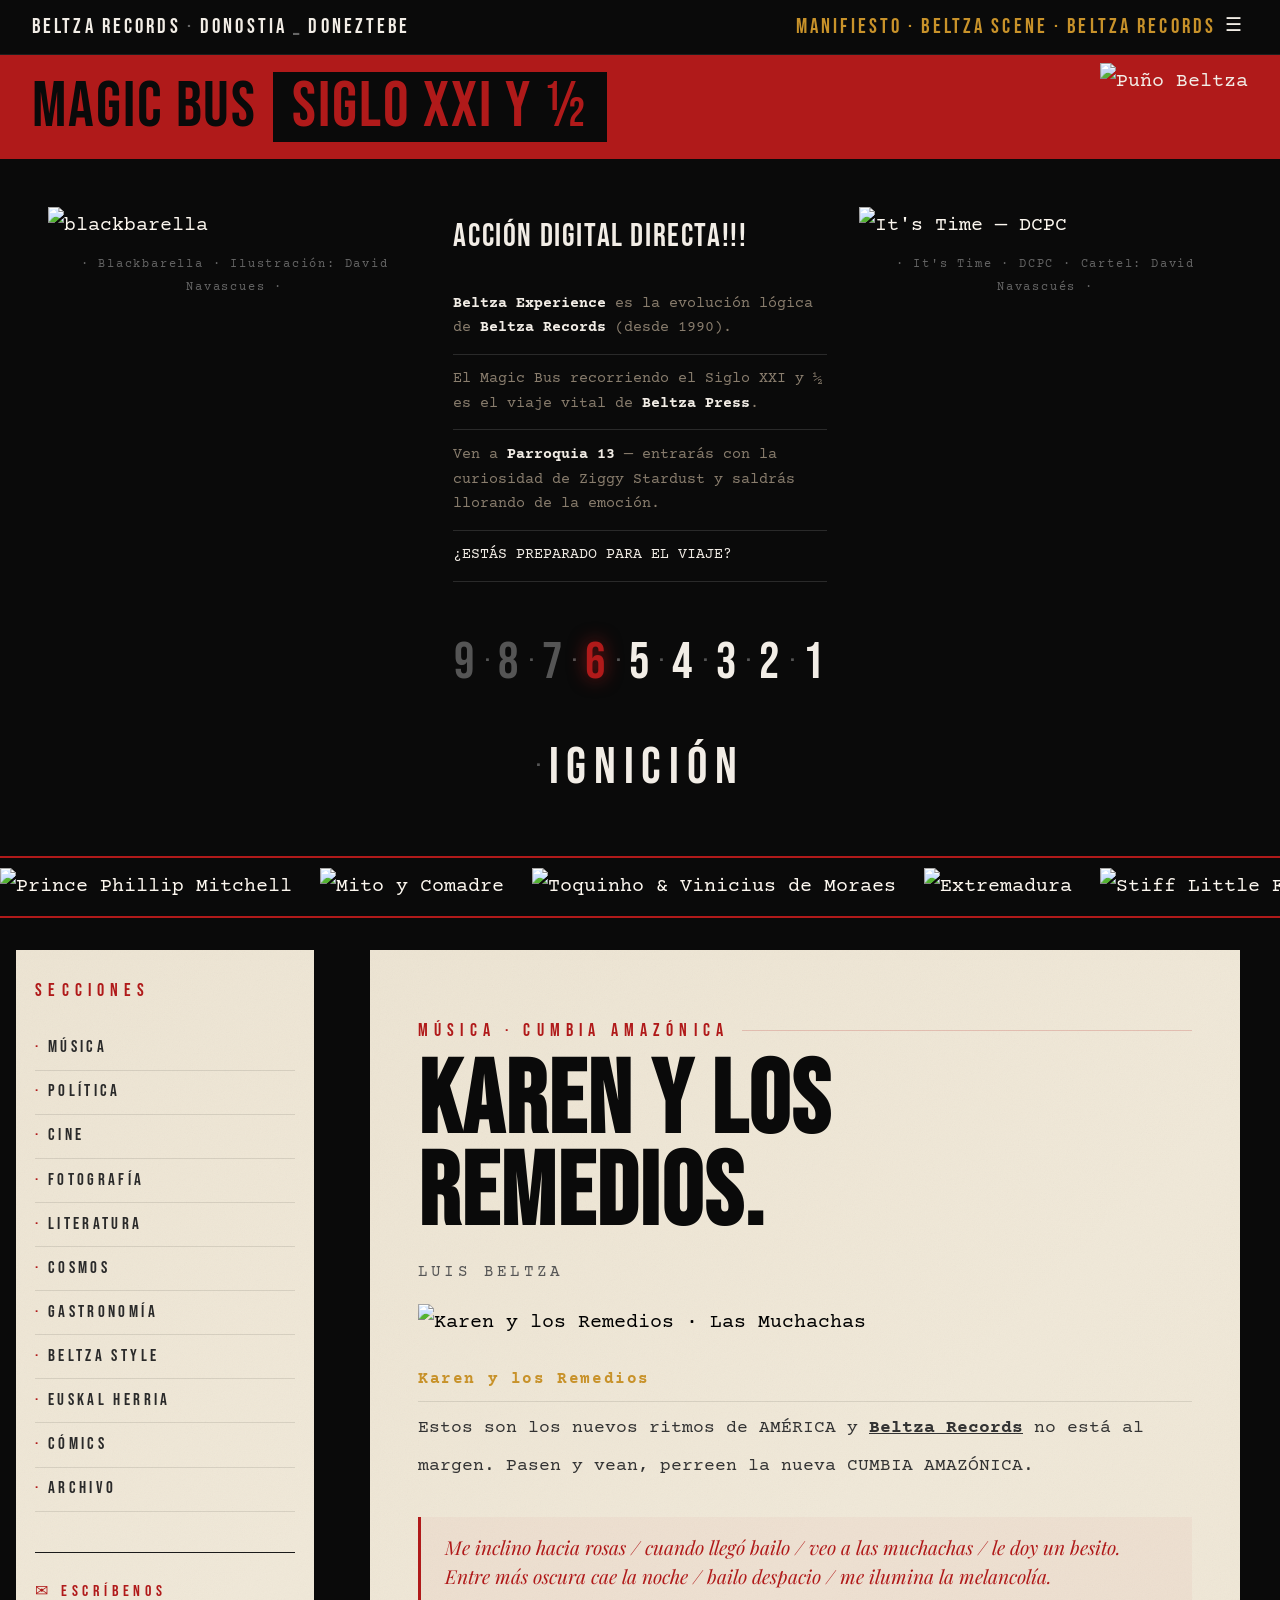
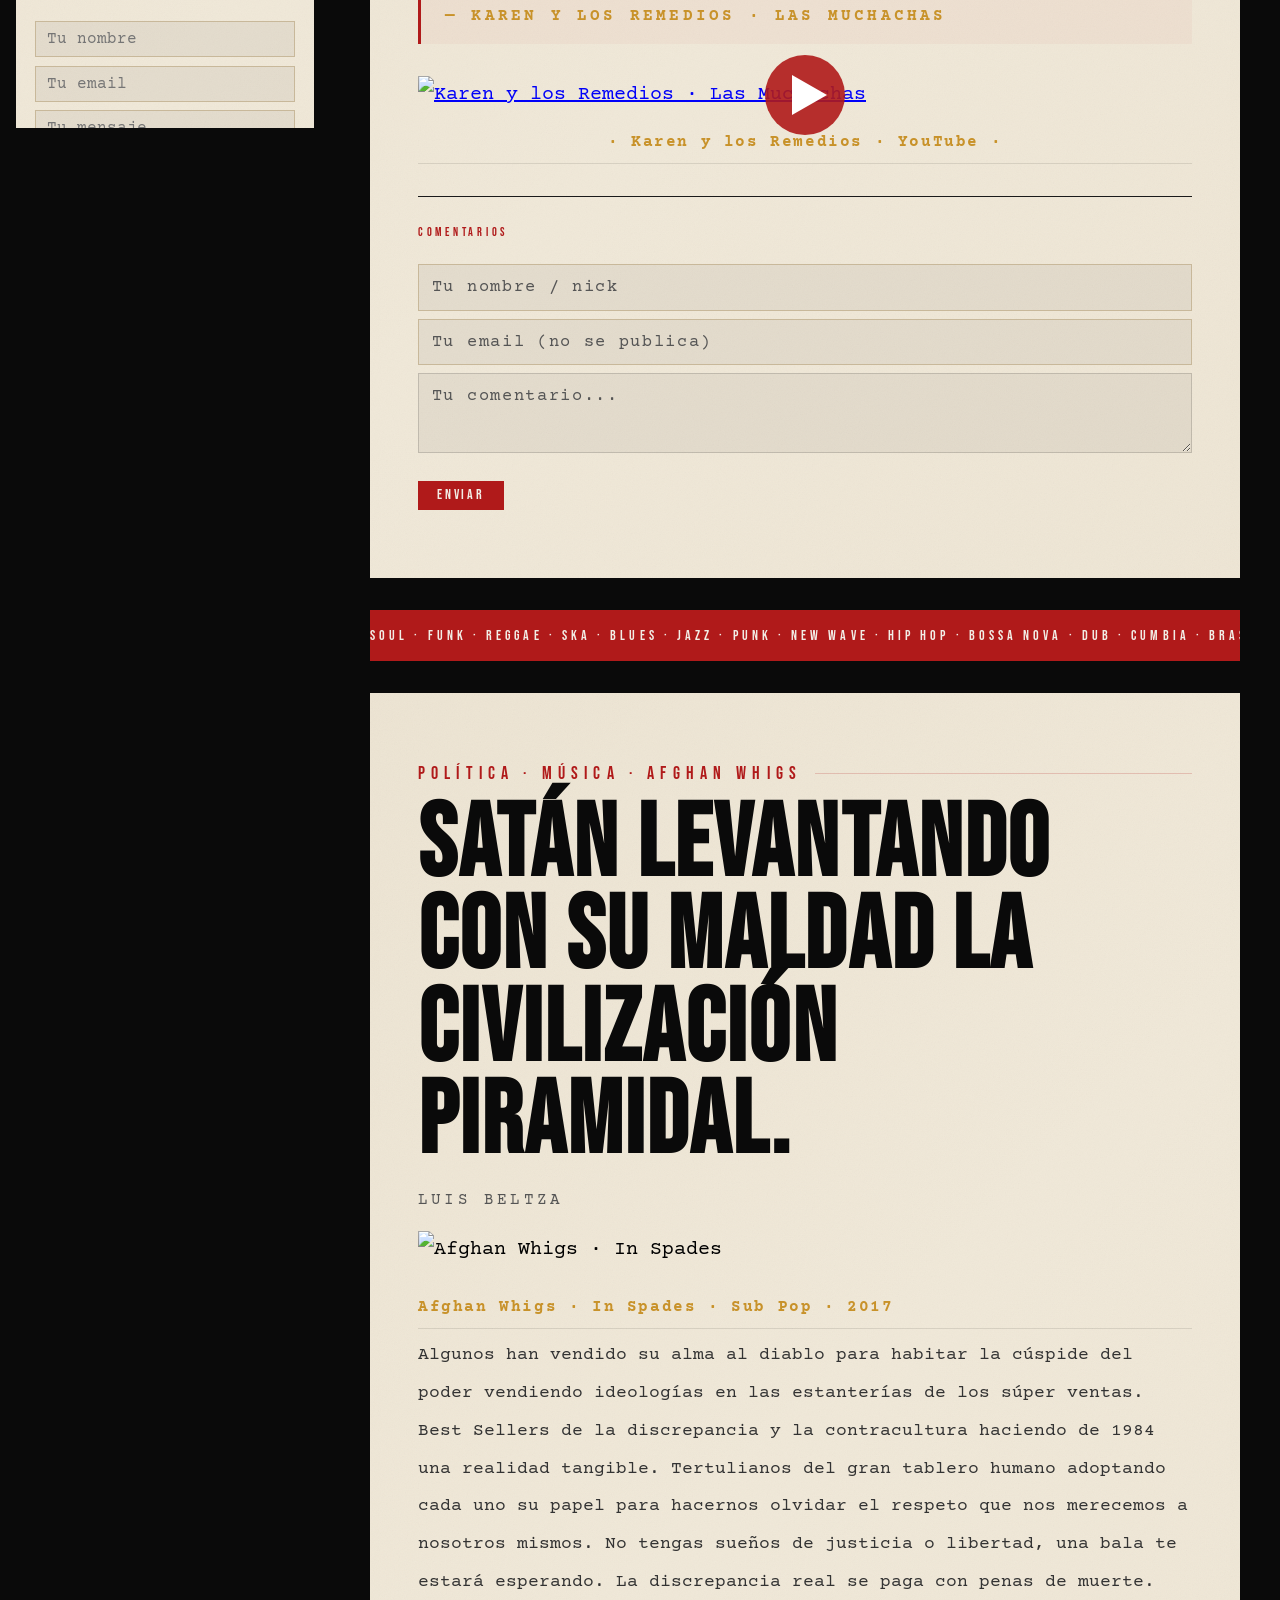
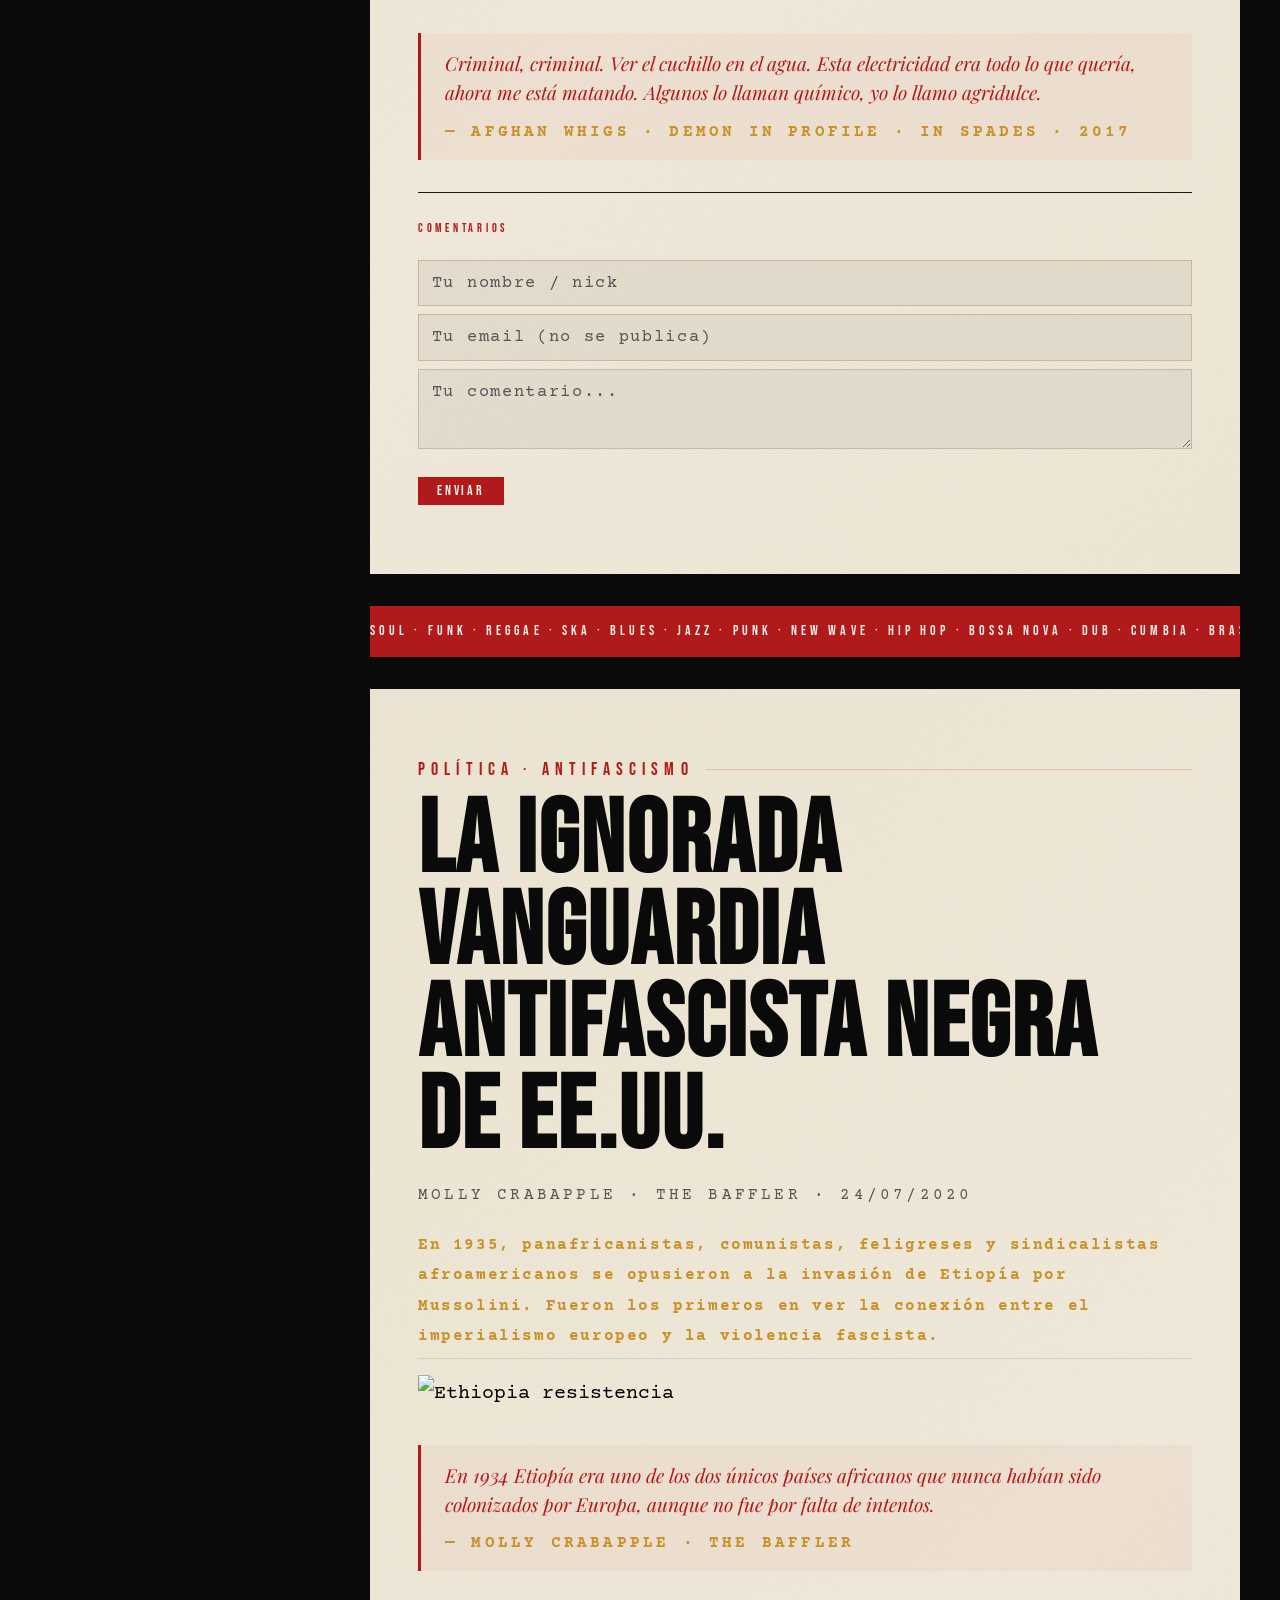
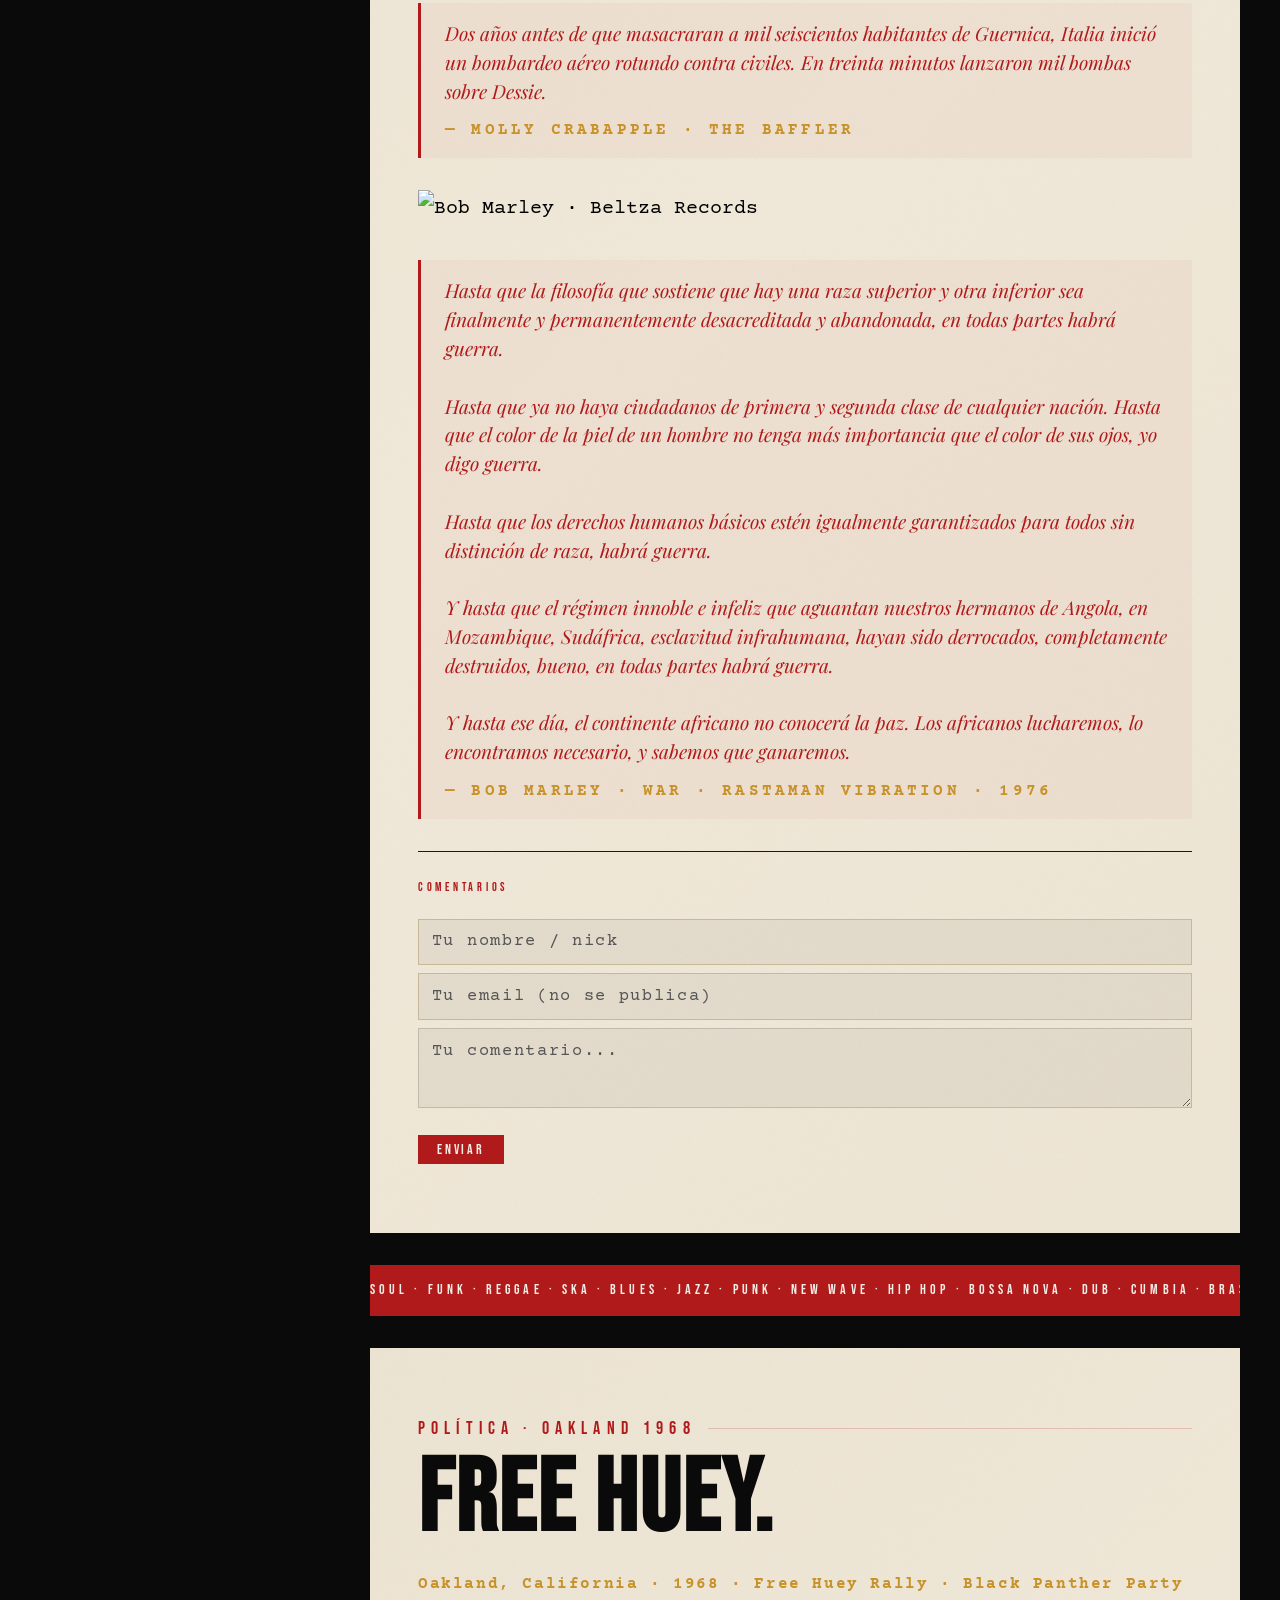
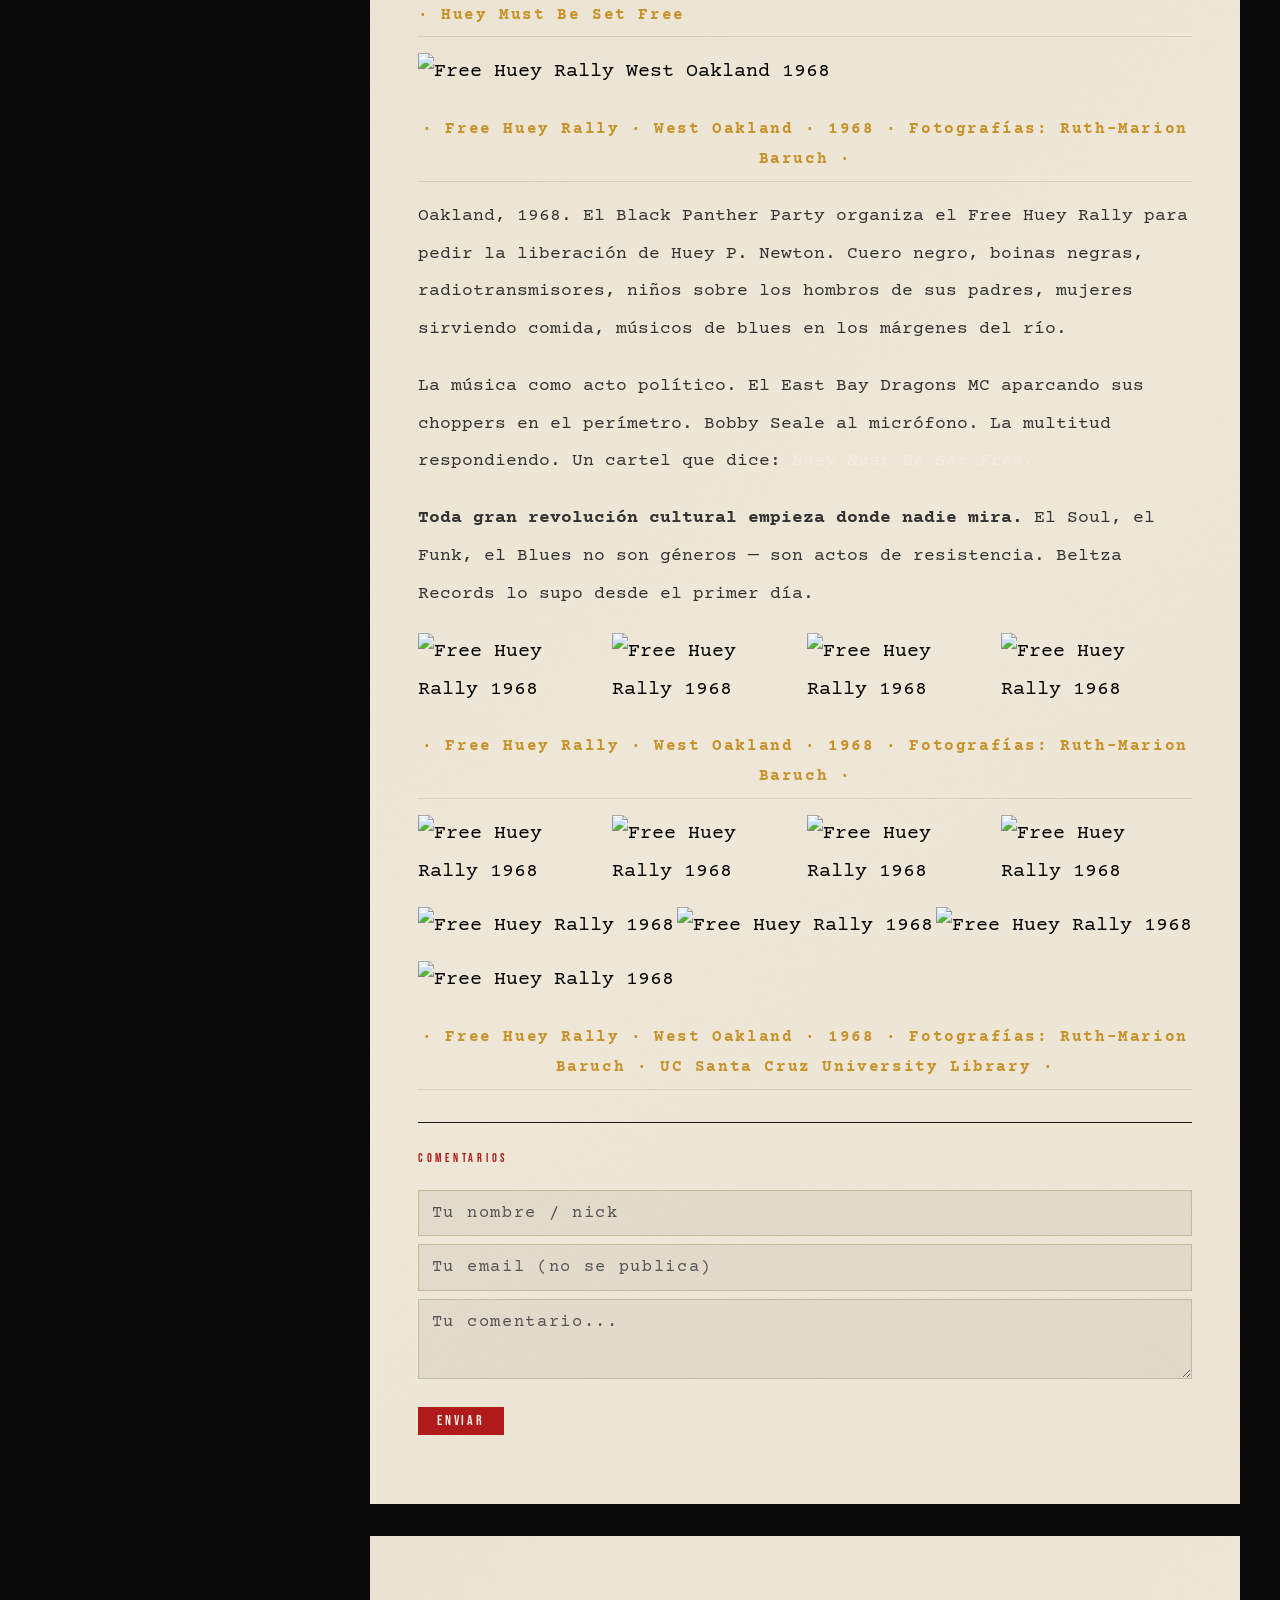
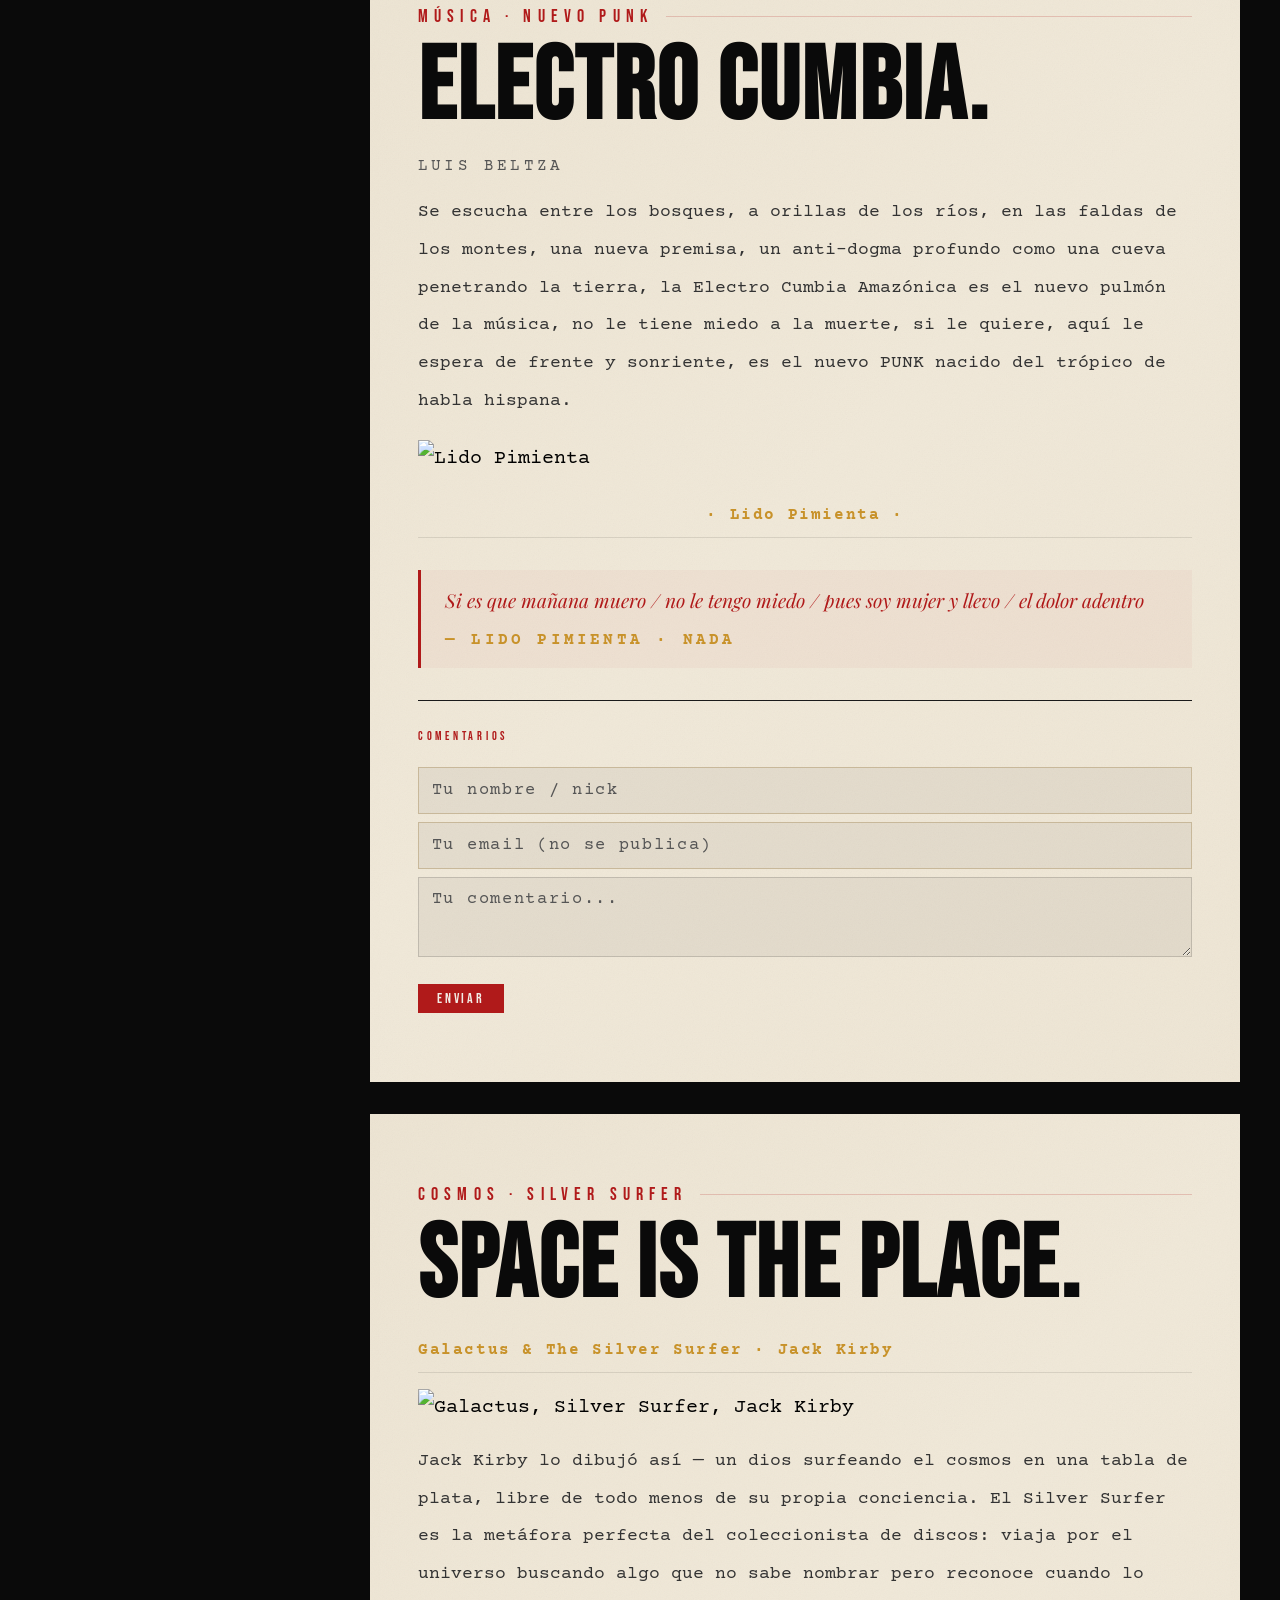
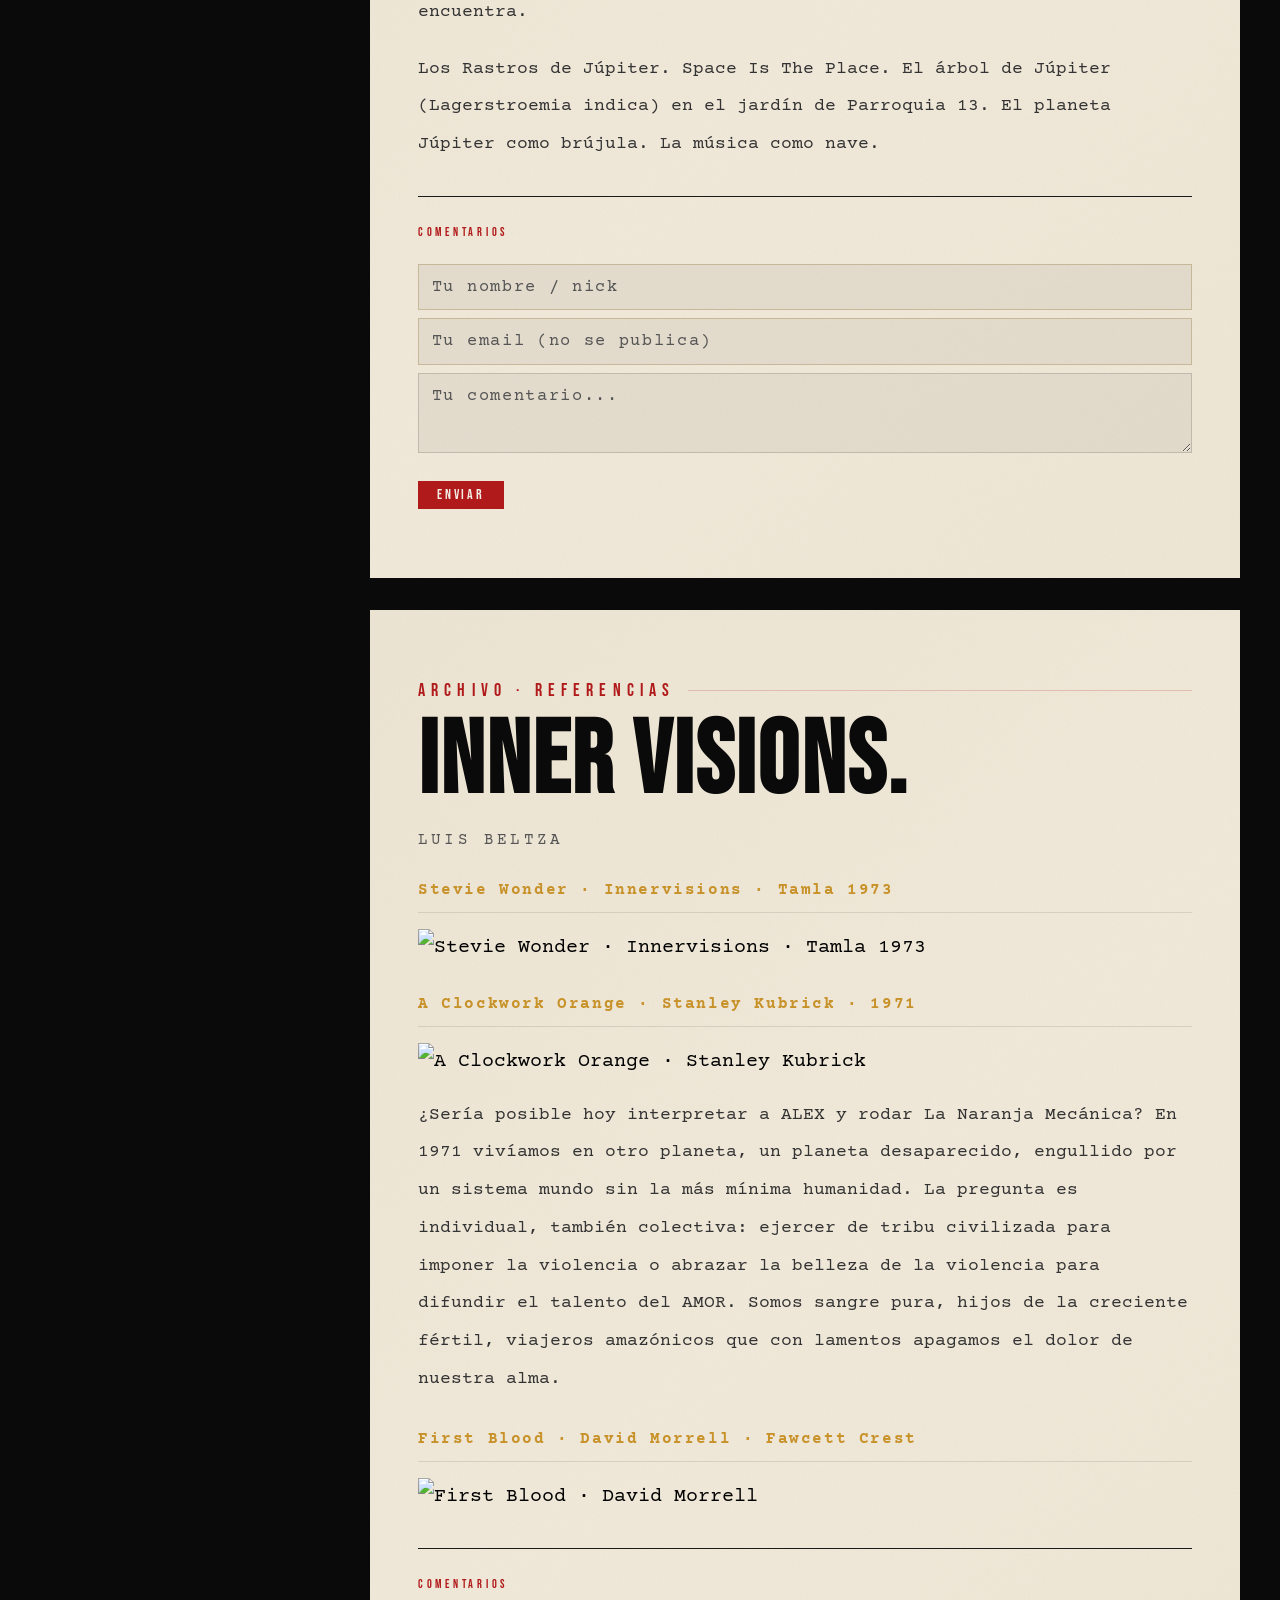
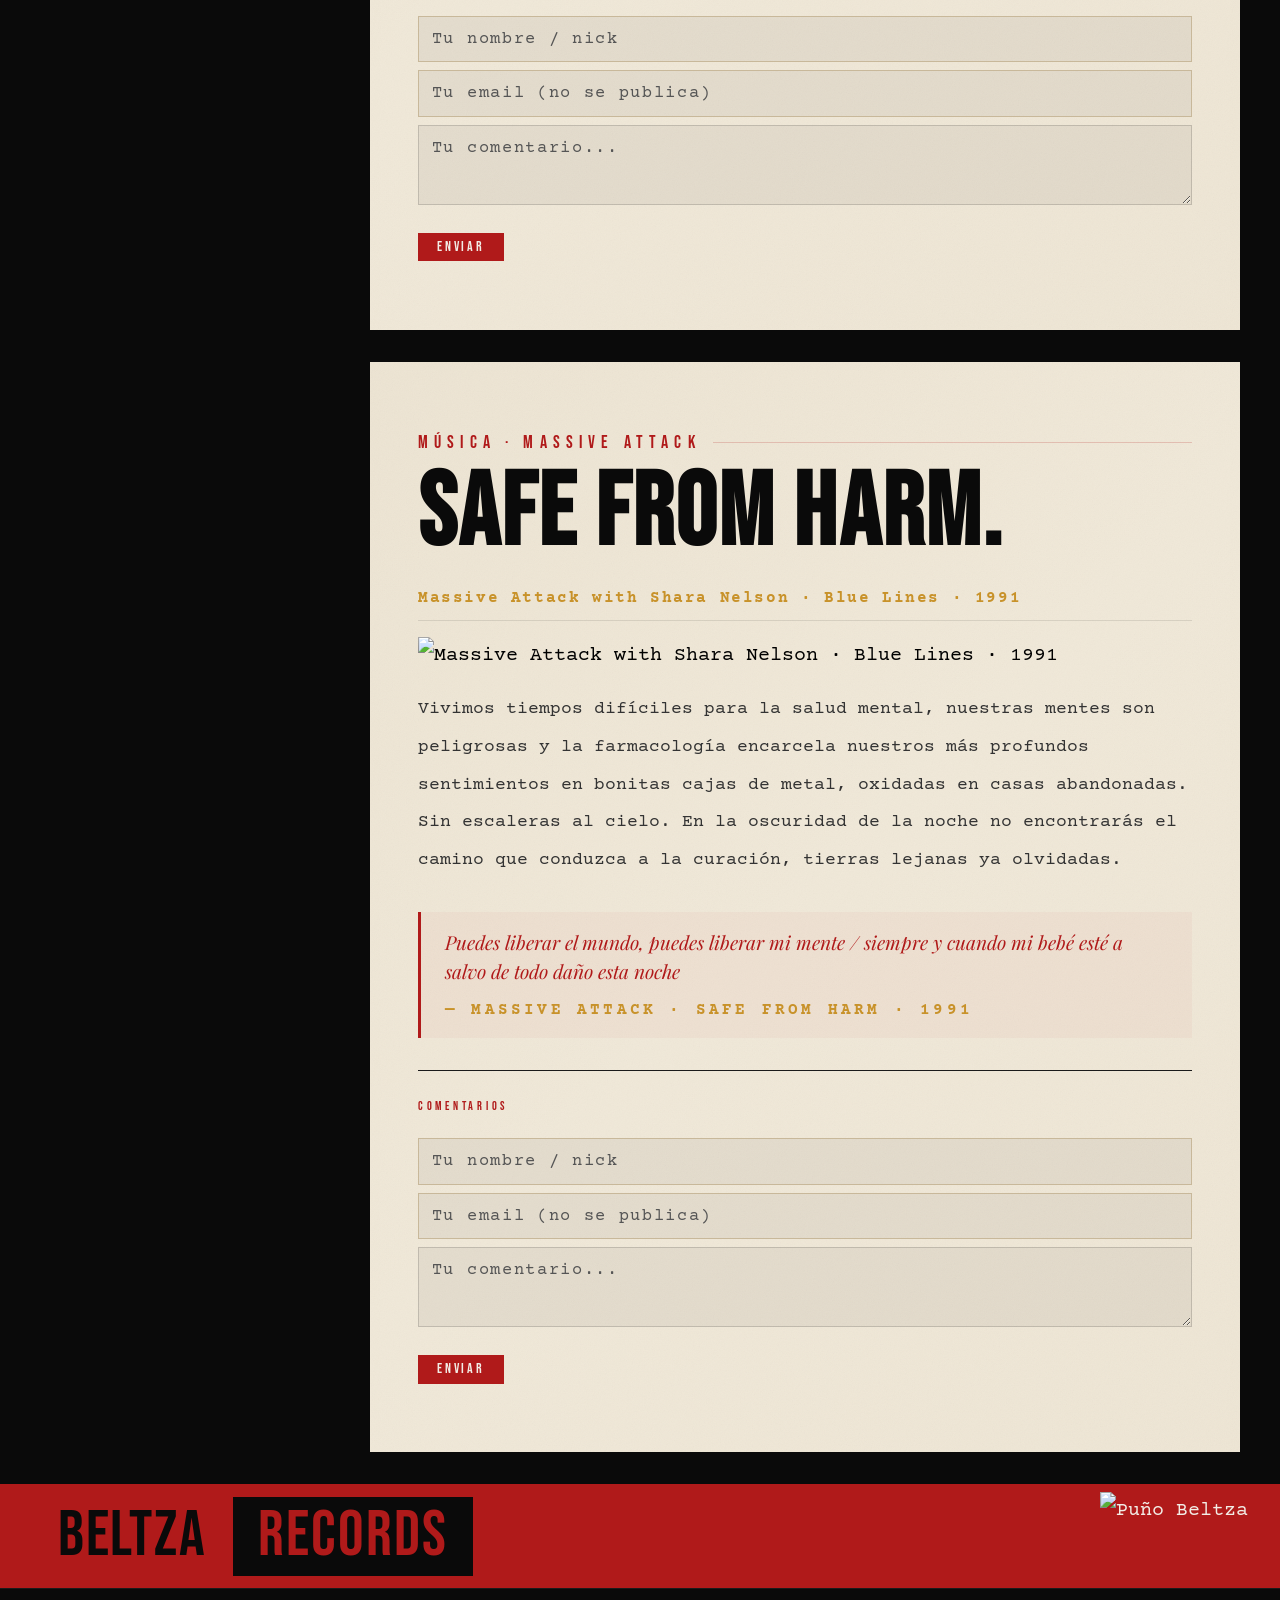
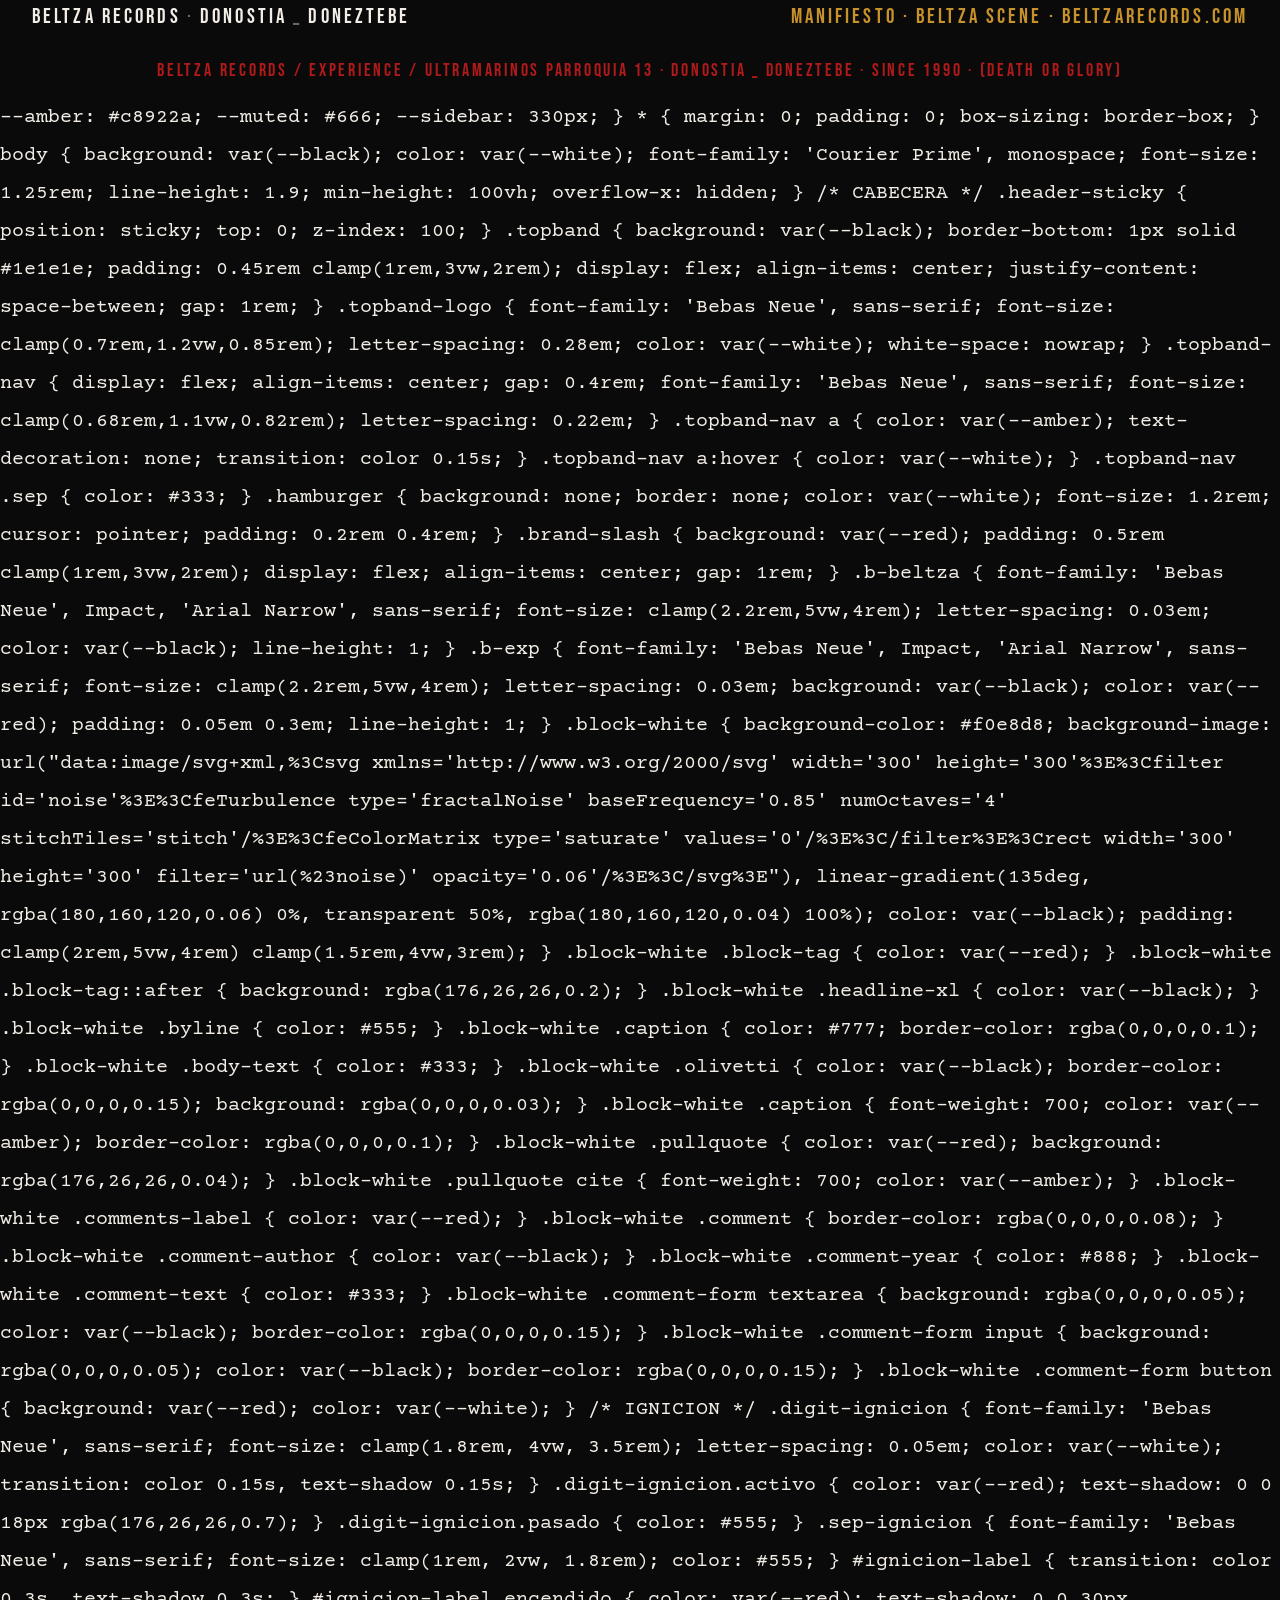
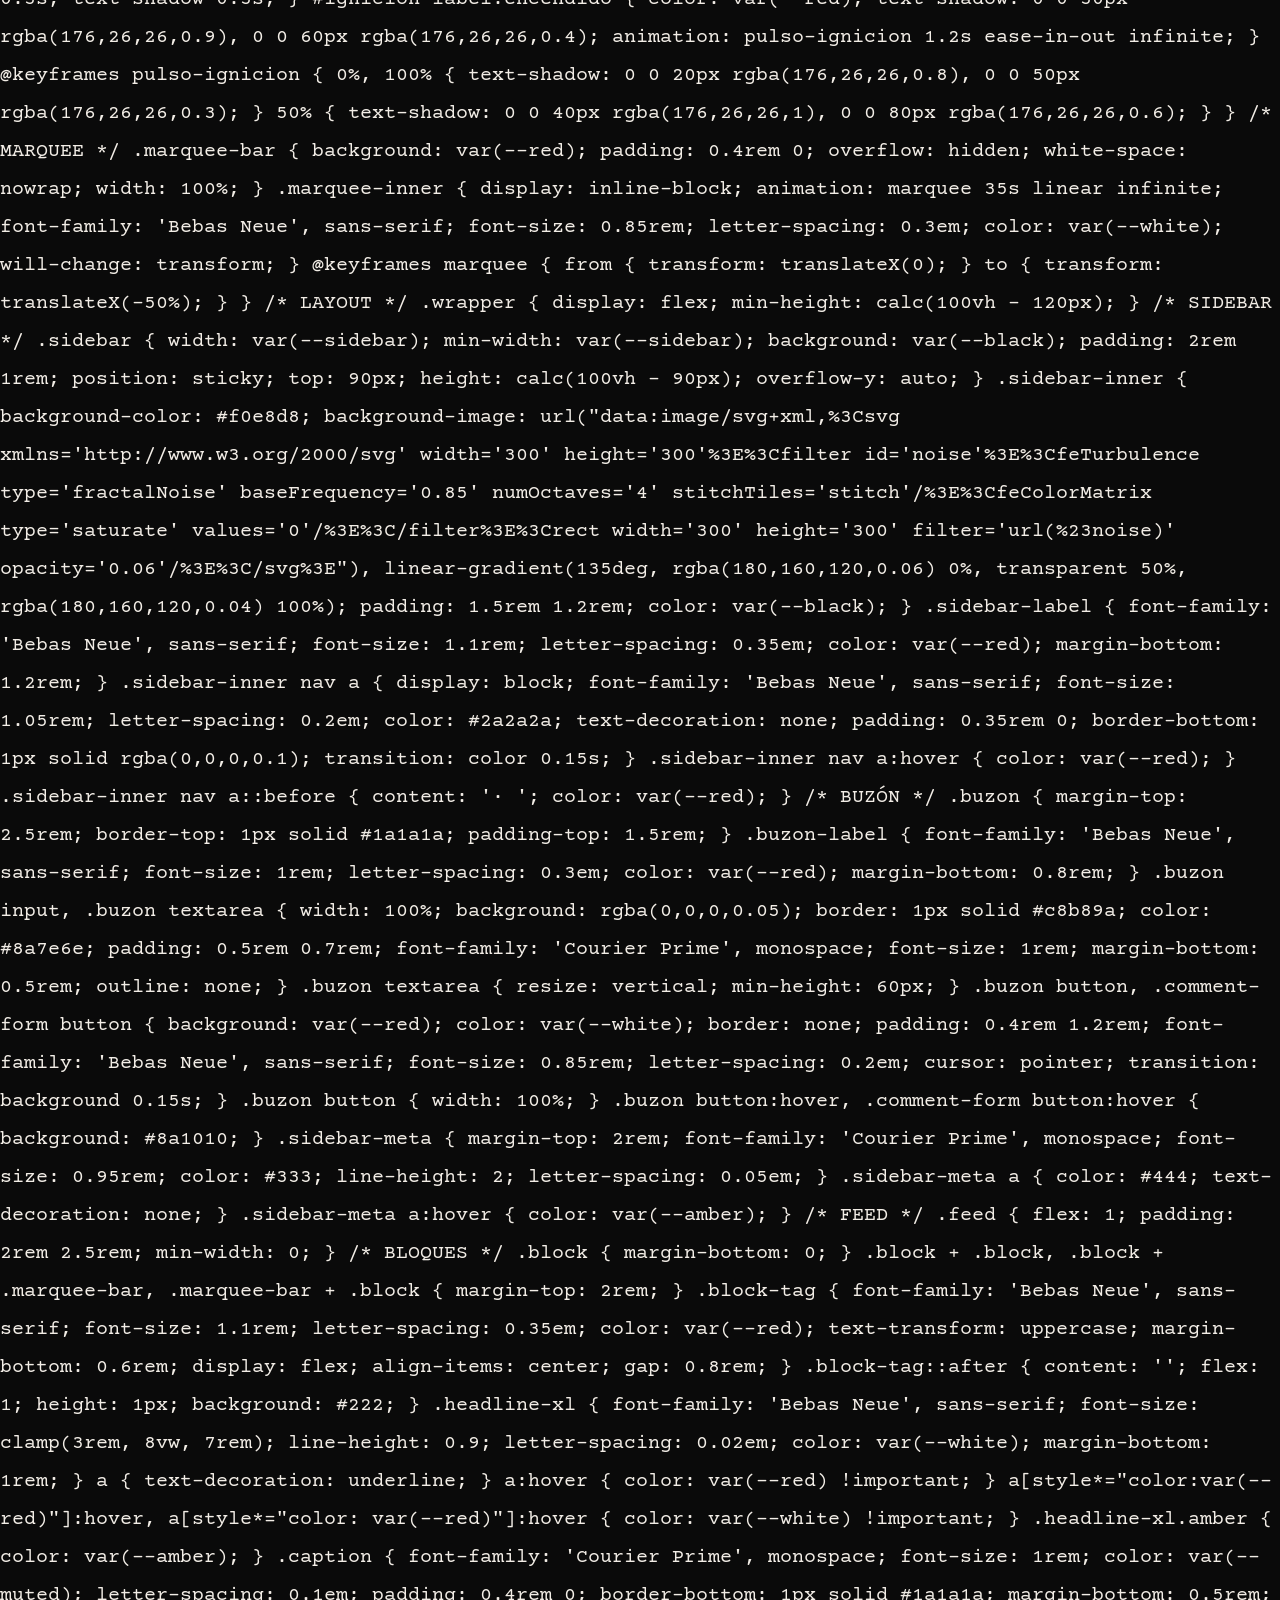
==== index.html @ da462d76 "Update index.html" ====
<!DOCTYPE html>
<html lang="es">
<head>
<meta charset="UTF-8">
<meta name="viewport" content="width=device-width, initial-scale=1.0">
<title>MAGIC BUS · SIGLO XXI Y ½</title>
<link href="https://fonts.googleapis.com/css2?family=Bebas+Neue&family=Courier+Prime:ital,wght@0,400;0,700;1,400&family=Playfair+Display:ital,wght@0,700;0,900;1,700&display=swap" rel="stylesheet">
<style>
  :root {
    --black: #0a0a0a;
    --white: #f2ede6;
    --red: #b01a1a;
    --amber: #c8922a;
    --muted: #666;
    --sidebar: 330px;
  }
  * { margin: 0; padding: 0; box-sizing: border-box; }
  body {
    background: var(--black);
    color: var(--white);
    font-family: 'Courier Prime', monospace;
    font-size: 1.25rem;
    line-height: 1.9;
    min-height: 100vh;
    overflow-x: hidden;
  }

  /* CABECERA */
  .header-sticky { position: sticky; top: 0; z-index: 100; }
  .topband {
    background: var(--black);
    border-bottom: 1px solid #1e1e1e;
    padding: 0.45rem clamp(1rem,3vw,2rem);
    display: flex;
    align-items: center;
    justify-content: space-between;
    gap: 1rem;
  }
  .topband-logo {
    font-family: 'Bebas Neue', sans-serif;
    font-size: clamp(0.7rem,1.2vw,0.85rem);
    letter-spacing: 0.28em;
    color: var(--white);
    white-space: nowrap;
  }
  .topband-nav {
    display: flex;
    align-items: center;
    gap: 0.4rem;
    font-family: 'Bebas Neue', sans-serif;
    font-size: clamp(0.68rem,1.1vw,0.82rem);
    letter-spacing: 0.22em;
  }
  .topband-nav a { color: var(--amber); text-decoration: none; transition: color 0.15s; }
  .topband-nav a:hover { color: var(--white); }
  .topband-nav .sep { color: #333; }
  .hamburger {
    background: none; border: none; color: var(--white);
    font-size: 1.2rem; cursor: pointer; padding: 0.2rem 0.4rem;
  }

  .brand-slash {
    background: var(--red);
    padding: 0.5rem clamp(1rem,3vw,2rem);
    display: flex;
    align-items: center;
    gap: 1rem;
  }
  .b-beltza {
    font-family: 'Bebas Neue', Impact, 'Arial Narrow', sans-serif;
    font-size: clamp(2.2rem,5vw,4rem);
    letter-spacing: 0.03em;
    color: var(--black);
    line-height: 1;
  }
  .b-exp {
    font-family: 'Bebas Neue', Impact, 'Arial Narrow', sans-serif;
    font-size: clamp(2.2rem,5vw,4rem);
    letter-spacing: 0.03em;
    background: var(--black);
    color: var(--red);
    padding: 0.05em 0.3em;
    line-height: 1;
  }

  .block-white {
    background-color: #f0e8d8;
    background-image:
      url("data:image/svg+xml,%3Csvg xmlns='http://www.w3.org/2000/svg' width='300' height='300'%3E%3Cfilter id='noise'%3E%3CfeTurbulence type='fractalNoise' baseFrequency='0.85' numOctaves='4' stitchTiles='stitch'/%3E%3CfeColorMatrix type='saturate' values='0'/%3E%3C/filter%3E%3Crect width='300' height='300' filter='url(%23noise)' opacity='0.06'/%3E%3C/svg%3E"),
      linear-gradient(135deg, rgba(180,160,120,0.06) 0%, transparent 50%, rgba(180,160,120,0.04) 100%);
    color: var(--black);
    padding: clamp(2rem,5vw,4rem) clamp(1.5rem,4vw,3rem);
  }
  .block-white .block-tag { color: var(--red); }
  .block-white .block-tag::after { background: rgba(176,26,26,0.2); }
  .block-white .headline-xl { color: var(--black); }
  .block-white .byline { color: #555; }
  .block-white .caption { color: #777; border-color: rgba(0,0,0,0.1); }
  .block-white .body-text { color: #333; }
  .block-white .olivetti { color: var(--black); border-color: rgba(0,0,0,0.15); background: rgba(0,0,0,0.03); }
  .block-white .caption { font-weight: 700; color: var(--amber); border-color: rgba(0,0,0,0.1); }
  .block-white .pullquote { color: var(--red); background: rgba(176,26,26,0.04); }
  .block-white .pullquote cite { font-weight: 700; color: var(--amber); }
  .block-white .comments-label { color: var(--red); }
  .block-white .comment { border-color: rgba(0,0,0,0.08); }
  .block-white .comment-author { color: var(--black); }
  .block-white .comment-year { color: #888; }
  .block-white .comment-text { color: #333; }
  .block-white .comment-form textarea { background: rgba(0,0,0,0.05); color: var(--black); border-color: rgba(0,0,0,0.15); }
  .block-white .comment-form input { background: rgba(0,0,0,0.05); color: var(--black); border-color: rgba(0,0,0,0.15); }
  .block-white .comment-form button { background: var(--red); color: var(--white); }

  /* IGNICION */
  .digit-ignicion {
    font-family: 'Bebas Neue', sans-serif;
    font-size: clamp(1.8rem, 4vw, 3.5rem);
    letter-spacing: 0.05em;
    color: var(--white);
    transition: color 0.15s, text-shadow 0.15s;
  }
  .digit-ignicion.activo { color: var(--red); text-shadow: 0 0 18px rgba(176,26,26,0.7); }
  .digit-ignicion.pasado { color: #555; }
  .sep-ignicion { font-family: 'Bebas Neue', sans-serif; font-size: clamp(1rem, 2vw, 1.8rem); color: #555; }
  #ignicion-label { transition: color 0.3s, text-shadow 0.3s; }
  #ignicion-label.encendido {
    color: var(--red);
    text-shadow: 0 0 30px rgba(176,26,26,0.9), 0 0 60px rgba(176,26,26,0.4);
    animation: pulso-ignicion 1.2s ease-in-out infinite;
  }
  @keyframes pulso-ignicion {
    0%, 100% { text-shadow: 0 0 20px rgba(176,26,26,0.8), 0 0 50px rgba(176,26,26,0.3); }
    50%       { text-shadow: 0 0 40px rgba(176,26,26,1),   0 0 80px rgba(176,26,26,0.6); }
  }

  /* MARQUEE */
  .marquee-bar {
    background: var(--red);
    padding: 0.4rem 0;
    overflow: hidden;
    white-space: nowrap;
    width: 100%;
  }
  .marquee-inner {
    display: inline-block;
    animation: marquee 35s linear infinite;
    font-family: 'Bebas Neue', sans-serif;
    font-size: 0.85rem;
    letter-spacing: 0.3em;
    color: var(--white);
    will-change: transform;
  }
  @keyframes marquee {
    from { transform: translateX(0); }
    to   { transform: translateX(-50%); }
  }

  /* LAYOUT */
  .wrapper { display: flex; min-height: calc(100vh - 120px); }

  /* SIDEBAR */
  .sidebar {
    width: var(--sidebar);
    min-width: var(--sidebar);
    background: var(--black);
    padding: 2rem 1rem;
    position: sticky;
    top: 90px;
    height: calc(100vh - 90px);
    overflow-y: auto;
  }
  .sidebar-inner {
    background-color: #f0e8d8;
    background-image:
      url("data:image/svg+xml,%3Csvg xmlns='http://www.w3.org/2000/svg' width='300' height='300'%3E%3Cfilter id='noise'%3E%3CfeTurbulence type='fractalNoise' baseFrequency='0.85' numOctaves='4' stitchTiles='stitch'/%3E%3CfeColorMatrix type='saturate' values='0'/%3E%3C/filter%3E%3Crect width='300' height='300' filter='url(%23noise)' opacity='0.06'/%3E%3C/svg%3E"),
      linear-gradient(135deg, rgba(180,160,120,0.06) 0%, transparent 50%, rgba(180,160,120,0.04) 100%);
    padding: 1.5rem 1.2rem;
    color: var(--black);
  }
  .sidebar-label {
    font-family: 'Bebas Neue', sans-serif;
    font-size: 1.1rem;
    letter-spacing: 0.35em;
    color: var(--red);
    margin-bottom: 1.2rem;
  }
  .sidebar-inner nav a {
    display: block;
    font-family: 'Bebas Neue', sans-serif;
    font-size: 1.05rem;
    letter-spacing: 0.2em;
    color: #2a2a2a;
    text-decoration: none;
    padding: 0.35rem 0;
    border-bottom: 1px solid rgba(0,0,0,0.1);
    transition: color 0.15s;
  }
  .sidebar-inner nav a:hover { color: var(--red); }
  .sidebar-inner nav a::before { content: '· '; color: var(--red); }

  /* BUZÓN */
  .buzon { margin-top: 2.5rem; border-top: 1px solid #1a1a1a; padding-top: 1.5rem; }
  .buzon-label {
    font-family: 'Bebas Neue', sans-serif;
    font-size: 1rem;
    letter-spacing: 0.3em;
    color: var(--red);
    margin-bottom: 0.8rem;
  }
  .buzon input, .buzon textarea {
    width: 100%;
    background: rgba(0,0,0,0.05);
    border: 1px solid #c8b89a;
    color: #8a7e6e;
    padding: 0.5rem 0.7rem;
    font-family: 'Courier Prime', monospace;
    font-size: 1rem;
    margin-bottom: 0.5rem;
    outline: none;
  }
  .buzon textarea { resize: vertical; min-height: 60px; }
  .buzon button, .comment-form button {
    background: var(--red);
    color: var(--white);
    border: none;
    padding: 0.4rem 1.2rem;
    font-family: 'Bebas Neue', sans-serif;
    font-size: 0.85rem;
    letter-spacing: 0.2em;
    cursor: pointer;
    transition: background 0.15s;
  }
  .buzon button { width: 100%; }
  .buzon button:hover, .comment-form button:hover { background: #8a1010; }

  .sidebar-meta {
    margin-top: 2rem;
    font-family: 'Courier Prime', monospace;
    font-size: 0.95rem;
    color: #333;
    line-height: 2;
    letter-spacing: 0.05em;
  }
  .sidebar-meta a { color: #444; text-decoration: none; }
  .sidebar-meta a:hover { color: var(--amber); }

  /* FEED */
  .feed { flex: 1; padding: 2rem 2.5rem; min-width: 0; }

  /* BLOQUES */
  .block { margin-bottom: 0; }
  .block + .block, .block + .marquee-bar, .marquee-bar + .block { margin-top: 2rem; }
  .block-tag {
    font-family: 'Bebas Neue', sans-serif;
    font-size: 1.1rem;
    letter-spacing: 0.35em;
    color: var(--red);
    text-transform: uppercase;
    margin-bottom: 0.6rem;
    display: flex;
    align-items: center;
    gap: 0.8rem;
  }
  .block-tag::after { content: ''; flex: 1; height: 1px; background: #222; }

  .headline-xl {
    font-family: 'Bebas Neue', sans-serif;
    font-size: clamp(3rem, 8vw, 7rem);
    line-height: 0.9;
    letter-spacing: 0.02em;
    color: var(--white);
    margin-bottom: 1rem;
  }
  a { text-decoration: underline; }
  a:hover { color: var(--red) !important; }
  a[style*="color:var(--red)"]:hover,
  a[style*="color: var(--red)"]:hover { color: var(--white) !important; }
  .headline-xl.amber { color: var(--amber); }

  .caption {
    font-family: 'Courier Prime', monospace;
    font-size: 1rem;
    color: var(--muted);
    letter-spacing: 0.1em;
    padding: 0.4rem 0;
    border-bottom: 1px solid #1a1a1a;
    margin-bottom: 0.5rem;
  }
  .body-text {
    font-family: 'Courier Prime', monospace;
    font-size: 1.15rem;
    line-height: 2.05;
    color: #8a7e6e;
    margin-bottom: 1.2rem;
  }
  .body-text em { color: var(--white); font-style: italic; }

  .pullquote {
    font-family: 'Playfair Display', Georgia, serif;
    font-size: 1.2rem;
    font-style: italic;
    line-height: 1.5;
    color: var(--white);
    border-left: 3px solid var(--red);
    padding: 1rem 1.5rem;
    margin: 2rem 0;
    background: rgba(176,26,26,0.05);
  }
  .pullquote cite {
    display: block;
    font-family: 'Courier Prime', monospace;
    font-size: 1rem;
    font-style: normal;
    letter-spacing: 0.2em;
    color: var(--amber);
    margin-top: 0.8rem;
    text-transform: uppercase;
  }

  .olivetti {
    font-family: 'Courier Prime', monospace;
    font-size: 0.92rem;
    line-height: 2.1;
    color: #999;
    letter-spacing: 0.02em;
    padding: 1.5rem;
    border: 1px solid #1e1e1e;
    background: rgba(0,0,0,0.05);
    margin: 1.5rem 0;
    position: relative;
  }
  .olivetti::before {
    content: attr(data-label);
    position: absolute;
    top: -0.6rem; left: 1rem;
    background: var(--black);
    padding: 0 0.5rem;
    font-size: 0.78rem;
    letter-spacing: 0.3em;
    color: var(--red);
    text-transform: uppercase;
  }

  .byline {
    font-family: 'Courier Prime', monospace;
    font-size: 1rem;
    letter-spacing: 0.2em;
    color: var(--amber);
    text-transform: uppercase;
    margin-bottom: 0.8rem;
  }

  .sep-line { border: none; border-top: 1px solid #1a1a1a; margin: 2rem 0; }
  .sep-red  { border: none; border-top: 2px solid var(--red); margin: 2rem 0; }

  /* FOTOS */
  .img-full  { width: 100%; display: block; filter: contrast(1.1); }
  .float-right { float: right; width: 45%; margin: 0 0 1.5rem 2rem; }
  .float-right img { width: 100%; display: block; filter: contrast(1.1); }
  .clearfix::after { content: ''; display: table; clear: both; }
  .photo-grid-2 { display: grid; grid-template-columns: 1fr 1fr; gap: 3px; margin: 1rem 0; }
  .photo-grid-2 img { width: 100%; display: block; filter: contrast(1.1); }

  /* COMENTARIOS */
  .comments { margin-top: 2rem; border-top: 1px solid #1a1a1a; padding-top: 1.5rem; }
  .comments-label {
    font-family: 'Bebas Neue', sans-serif;
    font-size: 0.78rem;
    letter-spacing: 0.3em;
    color: var(--red);
    margin-bottom: 1rem;
  }
  .comment { margin-bottom: 1.2rem; padding-bottom: 1rem; border-bottom: 1px solid #111; }
  .comment-author {
    font-family: 'Bebas Neue', sans-serif;
    font-size: 0.82rem;
    letter-spacing: 0.2em;
    color: var(--amber);
  }
  .comment-year { font-size: 0.72rem; color: #444; margin-left: 0.5rem; }
  .comment-text {
    font-family: 'Courier Prime', monospace;
    font-size: 1.05rem;
    color: #777;
    line-height: 1.8;
    margin-top: 0.3rem;
    font-style: italic;
  }
  .comment-form { margin-top: 1.2rem; }
  .comment-form input[type="text"],
  .comment-form input[type="email"] {
    width: 100%;
    display: block;
    background: rgba(0,0,0,0.05);
    border: 1px solid #c8b89a;
    color: #8a7e6e;
    padding: 0.8rem;
    font-family: 'Courier Prime', monospace;
    font-size: 1.05rem;
    margin-bottom: 0.5rem;
    outline: none;
    box-sizing: border-box;
  }
  .comment-form textarea {
    width: 100%;
    background: rgba(0,0,0,0.05);
    border: 1px solid #c8b89a;
    color: #8a7e6e;
    padding: 0.8rem;
    font-family: 'Courier Prime', monospace;
    font-size: 1.05rem;
    margin-bottom: 0.5rem;
    outline: none;
    box-sizing: border-box;
  }
  .comment-form input[type="text"]::placeholder,
  .comment-form input[type="email"]::placeholder,
  .comment-form textarea::placeholder { color: #555; letter-spacing: 0.1em; }
  .comment-form textarea { resize: vertical; min-height: 80px; }
  .form-ok {
    display: none;
    font-family: 'Bebas Neue', sans-serif;
    font-size: 1rem;
    letter-spacing: 0.3em;
    color: var(--amber);
    margin-top: 0.8rem;
    padding: 0.6rem 0.8rem;
    border-left: 3px solid var(--amber);
  }

  /* FOOTER */
  .footer {
    background: rgba(0,0,0,0.05);
    border-top: 2px solid var(--red);
    padding: 1.5rem 2.5rem;
    font-family: 'Courier Prime', monospace;
    font-size: 0.78rem;
    color: #333;
    letter-spacing: 0.15em;
    text-align: center;
    line-height: 2.2;
    margin-top: 4rem;
  }
  .footer a { color: var(--amber); text-decoration: none; }

  /* RESPONSIVE */
  @media (max-width: 1200px) {
    #ignicion-wrap > div { grid-template-columns: 1fr !important; }
    .sidebar { display: none; }
    .sidebar.open { display: block; position: fixed; top: 0; left: 0; width: 80vw; height: 100vh; background: var(--black); z-index: 200; padding: 2rem 1.5rem; }
    .feed { padding: 1.5rem 1rem; }
    .float-right { float: none; width: 100%; margin: 0 0 1.5rem; }
    .brand-slash { flex-wrap: wrap; gap: 0.5rem; }
  }
</style>
</head>
<body>

<!-- CABECERA -->
<div class="header-sticky">
  <div class="topband">
    <table style="width:100%; border-collapse:collapse;">
      <tr>
        <td style="font-family:'Bebas Neue',Impact,'Arial Narrow',sans-serif; font-size:clamp(0.95rem,2vw,1.3rem); letter-spacing:0.15em; color:var(--white); white-space:nowrap;">
          BELTZA RECORDS <span style="color:var(--muted);">·</span> DONOSTIA <span style="color:var(--muted);">_</span> DONEZTEBE
        </td>
        <td style="font-family:'Bebas Neue',Impact,'Arial Narrow',sans-serif; font-size:clamp(0.95rem,2vw,1.3rem); letter-spacing:0.15em; color:var(--amber); text-align:right; white-space:nowrap;">
          <a href="https://beltzaexperience.github.io/Manifiesto-Beltza/" target="_blank" style="color:var(--amber);text-decoration:none;">MANIFIESTO</a>
          ·
          <a href="https://www.beltzarecords.com/beltzascene" target="_blank" style="color:var(--amber);text-decoration:none;">BELTZA SCENE</a>
          ·
          <a href="https://www.beltzarecords.com" target="_blank" style="color:var(--amber);text-decoration:none;">BELTZA RECORDS</a>
        </td>
        <td style="width:2rem; text-align:right;">
          <button class="hamburger" onclick="toggleSidebar()" aria-label="Menú">☰</button>
        </td>
      </tr>
    </table>
  </div>
  <div class="brand-slash">
    <div class="b-beltza">MAGIC BUS</div>
    <div class="b-exp">SIGLO XXI Y ½</div>
    <div style="margin-left:auto; display:flex; align-items:center;">
      <img src="https://beltzaexperience.github.io/magic-bus/BeltzaLogo.png" alt="Puño Beltza" style="height:clamp(3rem,7vw,5.5rem); width:auto;">
    </div>
  </div>
</div>

<!-- IGNICIÓN -->
<div id="ignicion-wrap" style="background:var(--black); border-bottom:2px solid var(--red); padding:3rem clamp(1rem,4vw,3rem) 2.5rem;">
  <div style="display:grid; grid-template-columns:1fr 1fr 1fr; gap:2rem; width:100%;">
    <div class="blackbarella-col">
      <img src="https://beltzaexperience.github.io/magic-bus/blackbarella.jpg" alt="blackbarella" style="width:100%; display:block; filter:contrast(1.1);">
      <p style="font-family:'Courier Prime',monospace; font-size:0.75rem; color:var(--muted); letter-spacing:0.15em; margin-top:0.6rem; text-align:center;">
        · Blackbarella · Ilustración: David Navascues ·
      </p>
    </div>
    <div>
      <div style="font-family:'Bebas Neue',sans-serif; font-size:clamp(1.2rem,2.5vw,2.8rem); letter-spacing:0.05em; color:var(--white); margin-bottom:1.5rem;">
        ACCIÓN DIGITAL DIRECTA!!!
      </div>
      <p class="body-text" style="font-size:clamp(0.85rem,1.2vw,1.1rem); line-height:1.6; border-bottom:1px solid #2a2a2a; padding-bottom:0.8rem; margin-bottom:0.8rem;">
        <a href="https://www.beltzarecords.com/beltzaexperience" target="_blank" style="color:var(--white); font-weight:700; text-decoration:none;">Beltza Experience</a>
        es la evolución lógica de
        <a href="https://www.beltzarecords.com" target="_blank" style="color:var(--white); font-weight:700; text-decoration:none;">Beltza Records</a>
        (desde 1990).
      </p>
      <p class="body-text" style="font-size:clamp(0.85rem,1.2vw,1.1rem); line-height:1.6; border-bottom:1px solid #2a2a2a; padding-bottom:0.8rem; margin-bottom:0.8rem;">
        El Magic Bus recorriendo el Siglo XXI y ½ es el viaje vital de <strong style="color:var(--white);"><a href="https://www.beltzarecords.com/beltzascene" target="_blank" style="color:var(--white); text-decoration:none;">Beltza Press</a></strong>.
      </p>
      <p class="body-text" style="font-size:clamp(0.85rem,1.2vw,1.1rem); line-height:1.6; border-bottom:1px solid #2a2a2a; padding-bottom:0.8rem; margin-bottom:0.8rem;">
        Ven a <a href="https://www.beltzarecords.com/parroquia13" target="_blank" style="color:var(--white); font-weight:700; text-decoration:none;">Parroquia 13</a>
        — entrarás con la curiosidad de Ziggy Stardust y saldrás llorando de la emoción.
      </p>
      <p class="body-text" style="font-size:clamp(0.85rem,1.2vw,1.1rem); line-height:1.6; border-bottom:1px solid #2a2a2a; padding-bottom:0.8rem; margin-bottom:0.8rem; color:var(--white);">
        ¿ESTÁS PREPARADO PARA EL VIAJE?
      </p>
      <div style="margin-top:2rem; display:flex; align-items:center; flex-wrap:wrap; gap:0.5rem; justify-content:center;">
        <span class="digit-ignicion" data-n="9">9</span><span class="sep-ignicion">·</span>
        <span class="digit-ignicion" data-n="8">8</span><span class="sep-ignicion">·</span>
        <span class="digit-ignicion" data-n="7">7</span><span class="sep-ignicion">·</span>
        <span class="digit-ignicion" data-n="6">6</span><span class="sep-ignicion">·</span>
        <span class="digit-ignicion" data-n="5">5</span><span class="sep-ignicion">·</span>
        <span class="digit-ignicion" data-n="4">4</span><span class="sep-ignicion">·</span>
        <span class="digit-ignicion" data-n="3">3</span><span class="sep-ignicion">·</span>
        <span class="digit-ignicion" data-n="2">2</span><span class="sep-ignicion">·</span>
        <span class="digit-ignicion" data-n="1">1</span><span class="sep-ignicion">·</span>
        <span id="ignicion-label" class="digit-ignicion" style="letter-spacing:0.15em;">IGNICIÓN</span>
      </div>
    </div>
    <div class="dcpc-col">
      <img src="https://beltzaexperience.github.io/magic-bus/DCPC%20.jpg" alt="It's Time — DCPC" style="width:100%; display:block; filter:contrast(1.1);">
      <p style="font-family:'Courier Prime',monospace; font-size:0.75rem; color:var(--muted); letter-spacing:0.15em; margin-top:0.6rem; text-align:center;">
        · It's Time · DCPC · Cartel: David Navascués ·
      </p>
    </div>
  </div>
</div>

<!-- MARQUEE PORTADAS -->
<div style="background:var(--black); border-bottom:2px solid var(--red); padding:0.6rem 0; overflow:hidden; white-space:nowrap; width:100%; max-width:100%;">
  <div style="display:inline-block; animation:marquee 20s linear infinite; will-change:transform;">
    <img src="https://live.staticflickr.com/65535/55160217369_1b5fb11b3e_z.jpg" alt="Prince Phillip Mitchell" style="height:150px; width:auto; margin-right:1rem; vertical-align:middle; filter:contrast(1.1);">
    <img src="https://live.staticflickr.com/65535/55162102986_ffb3f7933a_o.jpg" alt="Mito y Comadre" style="height:150px; width:auto; margin-right:1rem; vertical-align:middle; filter:contrast(1.1);">
    <img src="https://live.staticflickr.com/65535/55160214789_312e45c387_z.jpg" alt="Toquinho & Vinicius de Moraes" style="height:150px; width:auto; margin-right:1rem; vertical-align:middle; filter:contrast(1.1);">
    <img src="https://live.staticflickr.com/65535/55159072597_8784825757_c.jpg" alt="Extremadura" style="height:150px; width:auto; margin-right:1rem; vertical-align:middle; filter:contrast(1.1);">
    <img src="https://live.staticflickr.com/65535/55160349815_ce1a636951_h.jpg" alt="Stiff Little Fingers" style="height:150px; width:auto; margin-right:1rem; vertical-align:middle; filter:contrast(1.1);">
    <img src="https://live.staticflickr.com/65535/55160131403_871d823cc6_h.jpg" alt="Buho" style="height:150px; width:auto; margin-right:1rem; vertical-align:middle; filter:contrast(1.1);">
    <img src="https://live.staticflickr.com/65535/55160214809_2634aedc51_h.jpg" alt="Karen y los Remedios" style="height:150px; width:auto; margin-right:1rem; vertical-align:middle; filter:contrast(1.1);">
    <img src="https://live.staticflickr.com/65535/55159962246_40965879e0_b.jpg" alt="Dillinger" style="height:150px; width:auto; margin-right:1rem; vertical-align:middle; filter:contrast(1.1);">
    <img src="https://live.staticflickr.com/65535/55160213413_8304f1509e_h.jpg" alt="Madness" style="height:150px; width:auto; margin-right:1rem; vertical-align:middle; filter:contrast(1.1);">
    <img src="https://live.staticflickr.com/65535/55162639962_44bf0b3b75_o.jpg" alt="Arturo Somohano" style="height:150px; width:auto; margin-right:1rem; vertical-align:middle; filter:contrast(1.1);">
    <img src="https://live.staticflickr.com/65535/55163786469_4d1d9cb992_o.jpg" alt="Anima Latina Vol.2" style="height:150px; width:auto; margin-right:1rem; vertical-align:middle; filter:contrast(1.1);">
    <!-- repetición para loop continuo -->
    <img src="https://live.staticflickr.com/65535/55160217369_1b5fb11b3e_z.jpg" alt="Prince Phillip Mitchell" style="height:150px; width:auto; margin-right:1rem; vertical-align:middle; filter:contrast(1.1);">
    <img src="https://live.staticflickr.com/65535/55162102986_ffb3f7933a_o.jpg" alt="Mito y Comadre" style="height:150px; width:auto; margin-right:1rem; vertical-align:middle; filter:contrast(1.1);">
    <img src="https://live.staticflickr.com/65535/55160214789_312e45c387_z.jpg" alt="Toquinho & Vinicius de Moraes" style="height:150px; width:auto; margin-right:1rem; vertical-align:middle; filter:contrast(1.1);">
    <img src="https://live.staticflickr.com/65535/55159072597_8784825757_c.jpg" alt="Extremadura" style="height:150px; width:auto; margin-right:1rem; vertical-align:middle; filter:contrast(1.1);">
    <img src="https://live.staticflickr.com/65535/55160349815_ce1a636951_h.jpg" alt="Stiff Little Fingers" style="height:150px; width:auto; margin-right:1rem; vertical-align:middle; filter:contrast(1.1);">
    <img src="https://live.staticflickr.com/65535/55160131403_871d823cc6_h.jpg" alt="Buho" style="height:150px; width:auto; margin-right:1rem; vertical-align:middle; filter:contrast(1.1);">
    <img src="https://live.staticflickr.com/65535/55160214809_2634aedc51_h.jpg" alt="Karen y los Remedios" style="height:150px; width:auto; margin-right:1rem; vertical-align:middle; filter:contrast(1.1);">
    <img src="https://live.staticflickr.com/65535/55159962246_40965879e0_b.jpg" alt="Dillinger" style="height:150px; width:auto; margin-right:1rem; vertical-align:middle; filter:contrast(1.1);">
    <img src="https://live.staticflickr.com/65535/55160213413_8304f1509e_h.jpg" alt="Madness" style="height:150px; width:auto; margin-right:1rem; vertical-align:middle; filter:contrast(1.1);">
    <img src="https://live.staticflickr.com/65535/55162639962_44bf0b3b75_o.jpg" alt="Arturo Somohano" style="height:150px; width:auto; margin-right:1rem; vertical-align:middle; filter:contrast(1.1);">
    <img src="https://live.staticflickr.com/65535/55163786469_4d1d9cb992_o.jpg" alt="Anima Latina Vol.2" style="height:150px; width:auto; margin-right:1rem; vertical-align:middle; filter:contrast(1.1);">
  </div>
</div>

<!-- WRAPPER -->
<div class="wrapper">

  <!-- SIDEBAR -->
  <aside class="sidebar" id="sidebar">
    <div class="sidebar-inner">
    <div class="sidebar-label">Secciones</div>
    <nav>
      <a href="#musica">Música</a>
      <a href="#politica">Política</a>
      <a href="#cine">Cine</a>
      <a href="#fotografia">Fotografía</a>
      <a href="#literatura">Literatura</a>
      <a href="#cosmos">Cosmos</a>
      <a href="#gastronomia">Gastronomía</a>
      <a href="#beltza-style">Beltza Style</a>
      <a href="#euskal-herria">Euskal Herria</a>
      <a href="#comics">Cómics</a>
      <a href="#archivo">Archivo</a>
    </nav>

    <!-- BUZÓN -->
    <div class="buzon">
      <div class="buzon-label">✉ Escríbenos</div>
      <form action="https://formspree.io/f/mnjgdgnw" method="POST" onsubmit="handleBuzon(event, this)">
        <input type="text" name="nick" placeholder="Tu nombre" required>
        <input type="email" name="email" placeholder="Tu email" required>
        <textarea name="message" placeholder="Tu mensaje..." required></textarea>
        <button type="submit">Enviar</button>
        <div class="form-ok" id="buzon-ok">¡Eskerrik asko! · Mensaje enviado.</div>
      </form>
    </div>

    <!-- META -->
    <div class="sidebar-meta">
      <a href="https://www.beltzarecords.com/beltzablog/493-magic-bus-1-1989" target="_blank">Magic Bus nº1</a><br>
      Donostia, 1989<br>——<br>
      <a href="https://www.beltzarecords.com/beltzablog/497-magic-bus-2-1989" target="_blank">Magic Bus nº2</a><br>
      Donostia, 1989<br>——<br>
      <a href="https://www.beltzarecords.com/beltzablog/506-magic-bus-3-1990" target="_blank">Magic Bus nº3</a><br>
      Donostia, 1990<br>——<br>
      <a href="https://www.beltzarecords.com/beltzascene" target="_blank">Beltza Scene →</a><br>
      Donostia, 2004<br>——<br>
      Magic Bus<br>
      Siglo XXI y ½<br>
      2026 →<br>——<br>
      Luis Beltza<br>
      editor
    </div>
    </div><!-- /sidebar-inner -->
  </aside>

  <!-- FEED -->
  <main class="feed">

    <!-- POST: KAREN Y LOS REMEDIOS -->
    <article class="block block-white" id="karen">
      <div class="block-tag">Música · Cumbia Amazónica</div>
      <h2 class="headline-xl">KAREN Y LOS REMEDIOS.</h2>
      <div class="byline">Luis Beltza</div>
      <img src="https://live.staticflickr.com/65535/55163950260_8e81a3a7bc_o.jpg" alt="Karen y los Remedios · Las Muchachas" class="img-full" style="margin:1rem 0;">
      <div class="caption"><a href="https://karenylosremedios.bandcamp.com/" target="_blank" style="color:var(--amber); text-decoration:none;">Karen y los Remedios</a></div>
      <div class="body-text">
        Estos son los nuevos ritmos de AMÉRICA y <a href="https://www.beltzarecords.com" target="_blank" style="color:inherit; font-weight:700;">Beltza Records</a> no está al margen. Pasen y vean, perreen la nueva CUMBIA AMAZÓNICA.
      </div>
      <div class="pullquote">
        Me inclino hacia rosas / cuando llegó bailo / veo a las muchachas / le doy un besito. Entre más oscura cae la noche / bailo despacio / me ilumina la melancolía.
        <cite>— <a href="https://karenylosremedios.bandcamp.com/" target="_blank" style="color:inherit; text-decoration:none;">Karen y los Remedios</a> · Las Muchachas</cite>
      </div>
      <div style="margin:1.5rem 0;">
        <a href="https://www.youtube.com/watch?v=oVoDGZ20wVQ" target="_blank" style="display:block; position:relative;">
          <img src="https://img.youtube.com/vi/oVoDGZ20wVQ/maxresdefault.jpg" alt="Karen y los Remedios · Las Muchachas" style="width:100%; display:block; filter:contrast(1.1);">
          <div style="position:absolute; top:50%; left:50%; transform:translate(-50%,-50%); width:80px; height:80px; background:rgba(176,26,26,0.9); border-radius:50%; display:flex; align-items:center; justify-content:center;">
            <div style="width:0; height:0; border-top:20px solid transparent; border-bottom:20px solid transparent; border-left:35px solid white; margin-left:8px;"></div>
          </div>
        </a>
        <p class="caption" style="text-align:center; margin-top:0.4rem;">· <a href="https://karenylosremedios.bandcamp.com/" target="_blank" style="color:inherit; text-decoration:none;">Karen y los Remedios</a> · <a href="https://www.youtube.com/watch?v=oVoDGZ20wVQ" target="_blank" style="color:inherit; text-decoration:none;">YouTube</a> ·</p>
      </div>
      <div class="comments">
        <div class="comments-label">COMENTARIOS</div>
        <form class="comment-form" action="https://formspree.io/f/mnjgdgnw" method="POST" onsubmit="handleComment(event, this)">
          <input type="hidden" name="_subject" value="Magic Bus — Comentario: KAREN Y LOS REMEDIOS">
          <input type="text" name="nick" placeholder="Tu nombre / nick" required>
          <input type="email" name="email" placeholder="Tu email (no se publica)" required>
          <textarea name="message" placeholder="Tu comentario..." required></textarea>
          <button type="submit">ENVIAR</button>
          <div class="form-ok">¡Eskerrik asko! · Comentario enviado.</div>
        </form>
      </div>
    </article>

    <!-- MARQUEE -->
    <div class="marquee-bar">
      <div class="marquee-inner">SOUL · FUNK · REGGAE · SKA · BLUES · JAZZ · PUNK · NEW WAVE · HIP HOP · BOSSA NOVA · DUB · CUMBIA · BRASIL · GARAGE · PSYCHEDELIC · KRAUTROCK · FREE JAZZ · NORTHERN SOUL · &nbsp;&nbsp;&nbsp; SOUL · FUNK · REGGAE · SKA · BLUES · JAZZ · PUNK · NEW WAVE · HIP HOP · BOSSA NOVA · DUB · CUMBIA · BRASIL · GARAGE · PSYCHEDELIC · KRAUTROCK · FREE JAZZ · NORTHERN SOUL ·</div>
    </div>

    <!-- POST: SATÁN -->
    <article class="block block-white" id="satan">
      <div class="block-tag">Política · Música · Afghan Whigs</div>
      <h2 class="headline-xl">SATÁN LEVANTANDO CON SU MALDAD LA CIVILIZACIÓN PIRAMIDAL.</h2>
      <div class="byline">Luis Beltza</div>
      <img src="https://live.staticflickr.com/65535/55162325334_5759f147ba_o.jpg" alt="Afghan Whigs · In Spades" class="img-full" style="margin:1rem 0;">
      <div class="caption"><a href="https://theafghanwhigs.bandcamp.com/album/in-spades" target="_blank" style="color:inherit; text-decoration:none;">Afghan Whigs</a> · In Spades · Sub Pop · 2017</div>
      <div class="body-text">
        Algunos han vendido su alma al diablo para habitar la cúspide del poder vendiendo ideologías en las estanterías de los súper ventas. Best Sellers de la discrepancia y la contracultura haciendo de 1984 una realidad tangible. Tertulianos del gran tablero humano adoptando cada uno su papel para hacernos olvidar el respeto que nos merecemos a nosotros mismos. No tengas sueños de justicia o libertad, una bala te estará esperando. La discrepancia real se paga con penas de muerte.
      </div>
      <div class="pullquote">
        Criminal, criminal. Ver el cuchillo en el agua. Esta electricidad era todo lo que quería, ahora me está matando. Algunos lo llaman químico, yo lo llamo agridulce.
        <cite>— <a href="https://theafghanwhigs.bandcamp.com/album/in-spades" target="_blank" style="color:inherit; text-decoration:none;">Afghan Whigs</a> · Demon in Profile · In Spades · 2017</cite>
      </div>
      <div class="comments">
        <div class="comments-label">COMENTARIOS</div>
        <form class="comment-form" action="https://formspree.io/f/mnjgdgnw" method="POST" onsubmit="handleComment(event, this)">
          <input type="hidden" name="_subject" value="Magic Bus — Comentario: SATÁN CIVILIZACIÓN PIRAMIDAL">
          <input type="text" name="nick" placeholder="Tu nombre / nick" required>
          <input type="email" name="email" placeholder="Tu email (no se publica)" required>
          <textarea name="message" placeholder="Tu comentario..." required></textarea>
          <button type="submit">ENVIAR</button>
          <div class="form-ok">¡Eskerrik asko! · Comentario enviado.</div>
        </form>
      </div>
    </article>

    <!-- MARQUEE -->
    <div class="marquee-bar">
      <div class="marquee-inner">SOUL · FUNK · REGGAE · SKA · BLUES · JAZZ · PUNK · NEW WAVE · HIP HOP · BOSSA NOVA · DUB · CUMBIA · BRASIL · GARAGE · PSYCHEDELIC · KRAUTROCK · FREE JAZZ · NORTHERN SOUL · &nbsp;&nbsp;&nbsp; SOUL · FUNK · REGGAE · SKA · BLUES · JAZZ · PUNK · NEW WAVE · HIP HOP · BOSSA NOVA · DUB · CUMBIA · BRASIL · GARAGE · PSYCHEDELIC · KRAUTROCK · FREE JAZZ · NORTHERN SOUL ·</div>
    </div>

    <!-- POST: ETIOPÍA / ANTIFASCISMO -->
    <article class="block block-white" id="politica">
      <div class="block-tag">Política · Antifascismo</div>
      <h2 class="headline-xl"><a href="https://ctxt.es/es/20200701/Politica/32908/Molly-Crabapple-The-Baffler-Etiopia-colonialismo-Antifascismo-Mussolini-Chicago-manifestaciones-EEUU.htm?fbclid=IwY2xjawQrillleHRuA2FlbQIxMABicmlkETFLcUhhNGt6dnJ0RGtkem1uc3J0YwZhcHBfaWQQMjIyMDM5MTc4ODIwMDg5MgABHvBaIgHtDabyKkTGYOrOrfW8cz_6M5Msu8n6qIECe3GrcTaz1wK3Q-TMi2v-_aem_ELDa3TIDb5nw9X9itxxdhg" target="_blank" style="color:inherit; text-decoration:none;">La ignorada vanguardia antifascista negra de EE.UU.</a></h2>
      <div class="byline">Molly Crabapple · The Baffler · 24/07/2020</div>
      <div class="caption">En 1935, panafricanistas, comunistas, feligreses y sindicalistas afroamericanos se opusieron a la invasión de Etiopía por Mussolini. Fueron los primeros en ver la conexión entre el imperialismo europeo y la violencia fascista.</div>
      <img src="https://live.staticflickr.com/65535/55158968742_f71e0b567f_h.jpg" alt="Ethiopia resistencia" class="img-full" style="margin:1rem 0;">
      <div class="pullquote">
        En 1934 Etiopía era uno de los dos únicos países africanos que nunca habían sido colonizados por Europa, aunque no fue por falta de intentos.
        <cite>— Molly Crabapple · The Baffler</cite>
      </div>
      <div class="pullquote">
        Dos años antes de que masacraran a mil seiscientos habitantes de Guernica, Italia inició un bombardeo aéreo rotundo contra civiles. En treinta minutos lanzaron mil bombas sobre Dessie.
        <cite>— Molly Crabapple · The Baffler</cite>
      </div>
      <img src="https://live.staticflickr.com/65535/55160297270_f8d72e7b67_h.jpg" alt="Bob Marley · Beltza Records" class="img-full" style="margin:1rem 0;">
      <div class="pullquote">
        Hasta que la filosofía que sostiene que hay una raza superior y otra inferior sea finalmente y permanentemente desacreditada y abandonada, en todas partes habrá guerra.<br><br>
        Hasta que ya no haya ciudadanos de primera y segunda clase de cualquier nación. Hasta que el color de la piel de un hombre no tenga más importancia que el color de sus ojos, yo digo guerra.<br><br>
        Hasta que los derechos humanos básicos estén igualmente garantizados para todos sin distinción de raza, habrá guerra.<br><br>
        Y hasta que el régimen innoble e infeliz que aguantan nuestros hermanos de Angola, en Mozambique, Sudáfrica, esclavitud infrahumana, hayan sido derrocados, completamente destruidos, bueno, en todas partes habrá guerra.<br><br>
        Y hasta ese día, el continente africano no conocerá la paz. Los africanos lucharemos, lo encontramos necesario, y sabemos que ganaremos.
        <cite>— Bob Marley · War · Rastaman Vibration · 1976</cite>
      </div>
      <div class="comments">
        <div class="comments-label">COMENTARIOS</div>
        <form class="comment-form" action="https://formspree.io/f/mnjgdgnw" method="POST" onsubmit="handleComment(event, this)">
          <input type="hidden" name="_subject" value="Magic Bus — Comentario: ETIOPÍA ANTIFASCISMO">
          <input type="text" name="nick" placeholder="Tu nombre / nick" required>
          <input type="email" name="email" placeholder="Tu email (no se publica)" required>
          <textarea name="message" placeholder="Tu comentario..." required></textarea>
          <button type="submit">ENVIAR</button>
          <div class="form-ok">¡Eskerrik asko! · Comentario enviado.</div>
        </form>
      </div>
    </article>

    <!-- MARQUEE -->
    <div class="marquee-bar">
      <div class="marquee-inner">SOUL · FUNK · REGGAE · SKA · BLUES · JAZZ · PUNK · NEW WAVE · HIP HOP · BOSSA NOVA · DUB · CUMBIA · BRASIL · GARAGE · PSYCHEDELIC · KRAUTROCK · FREE JAZZ · NORTHERN SOUL · &nbsp;&nbsp;&nbsp; SOUL · FUNK · REGGAE · SKA · BLUES · JAZZ · PUNK · NEW WAVE · HIP HOP · BOSSA NOVA · DUB · CUMBIA · BRASIL · GARAGE · PSYCHEDELIC · KRAUTROCK · FREE JAZZ · NORTHERN SOUL ·</div>
    </div>

    <!-- POST: FREE HUEY -->
    <article class="block block-white">
      <div class="block-tag">Política · Oakland 1968</div>
      <h2 class="headline-xl">FREE HUEY.</h2>
      <div class="caption">Oakland, California · 1968 · Free Huey Rally · Black Panther Party · Huey Must Be Set Free</div>
      <img src="https://live.staticflickr.com/65535/55163473166_f9d3811922_o.jpg" alt="Free Huey Rally West Oakland 1968" class="img-full" style="margin:1rem 0;">
      <p class="caption" style="text-align:center; margin-bottom:1rem;">· Free Huey Rally · West Oakland · 1968 · Fotografías: Ruth-Marion Baruch ·</p>

      <div class="body-text">
        Oakland, 1968. El Black Panther Party organiza el Free Huey Rally para pedir la liberación de Huey P. Newton. Cuero negro, boinas negras, radiotransmisores, niños sobre los hombros de sus padres, mujeres sirviendo comida, músicos de blues en los márgenes del río.
      </div>

      <div class="body-text">
        La música como acto político. El East Bay Dragons MC aparcando sus choppers en el perímetro. Bobby Seale al micrófono. La multitud respondiendo. Un cartel que dice: <em>Huey Must Be Set Free.</em>
      </div>
      <div class="body-text">
        <strong>Toda gran revolución cultural empieza donde nadie mira.</strong> El Soul, el Funk, el Blues no son géneros — son actos de resistencia. Beltza Records lo supo desde el primer día.
      </div>
      <div style="display:grid; grid-template-columns:1fr 1fr 1fr 1fr; gap:3px; margin:1rem 0;">
        <img src="https://live.staticflickr.com/65535/55163848270_149d49d6aa_o.jpg" alt="Free Huey Rally 1968" style="width:100%; display:block; filter:contrast(1.1);">
        <img src="https://live.staticflickr.com/65535/55162574067_b0e32266f4_o.jpg" alt="Free Huey Rally 1968" style="width:100%; display:block; filter:contrast(1.1);">
        <img src="https://live.staticflickr.com/65535/55162574052_22da902312_o.jpg" alt="Free Huey Rally 1968" style="width:100%; display:block; filter:contrast(1.1);">
        <img src="https://live.staticflickr.com/65535/55163473176_8a35e6acd3_o.jpg" alt="Free Huey Rally 1968" style="width:100%; display:block; filter:contrast(1.1);">
      </div>
      <p class="caption" style="text-align:center; margin-bottom:1rem;">· Free Huey Rally · West Oakland · 1968 · Fotografías: Ruth-Marion Baruch ·</p>
      <div style="display:grid; grid-template-columns:1fr 1fr 1fr 1fr; gap:3px; margin:1rem 0;">
        <img src="https://live.staticflickr.com/65535/55163717314_b8b5462038_o.jpg" alt="Free Huey Rally 1968" style="width:100%; display:block; filter:contrast(1.1);">
        <img src="https://live.staticflickr.com/65535/55163848290_3de2bcf19e_o.jpg" alt="Free Huey Rally 1968" style="width:100%; display:block; filter:contrast(1.1);">
        <img src="https://live.staticflickr.com/65535/55163717359_43f329af2d_o.jpg" alt="Free Huey Rally 1968" style="width:100%; display:block; filter:contrast(1.1);">
        <img src="https://live.staticflickr.com/65535/55163473171_34dded9da0_o.jpg" alt="Free Huey Rally 1968" style="width:100%; display:block; filter:contrast(1.1);">
      </div>
      <div style="display:grid; grid-template-columns:1fr 1fr 1fr; gap:3px; margin:1rem 0;">
        <img src="https://live.staticflickr.com/65535/55163717279_5bf6a9d7fc_o.jpg" alt="Free Huey Rally 1968" style="width:100%; display:block; filter:contrast(1.1);">
        <img src="https://live.staticflickr.com/65535/55162574097_13ebac3f88_o.jpg" alt="Free Huey Rally 1968" style="width:100%; display:block; filter:contrast(1.1);">
        <img src="https://live.staticflickr.com/65535/55163473196_805715fc9d_o.jpg" alt="Free Huey Rally 1968" style="width:100%; display:block; filter:contrast(1.1);">
      </div>
      <img src="https://live.staticflickr.com/65535/55163473156_2fd667b03b_o.jpg" alt="Free Huey Rally 1968" class="img-full" style="margin:1rem 0;">
      <p class="caption" style="text-align:center; margin-bottom:1rem;">· Free Huey Rally · West Oakland · 1968 · Fotografías: Ruth-Marion Baruch · UC Santa Cruz University Library ·</p>
      <div class="comments">
        <div class="comments-label">COMENTARIOS</div>
        <form class="comment-form" action="https://formspree.io/f/mnjgdgnw" method="POST" onsubmit="handleComment(event, this)">
          <input type="hidden" name="_subject" value="Magic Bus — Comentario: FREE HUEY">
          <input type="text" name="nick" placeholder="Tu nombre / nick" required>
          <input type="email" name="email" placeholder="Tu email (no se publica)" required>
          <textarea name="message" placeholder="Tu comentario..." required></textarea>
          <button type="submit">ENVIAR</button>
          <div class="form-ok">¡Eskerrik asko! · Comentario enviado.</div>
        </form>
      </div>
    </article>



    <!-- POST: ELECTRO CUMBIA -->
    <article class="block block-white" id="musica">
      <div class="block-tag">Música · Nuevo Punk</div>
      <h2 class="headline-xl">ELECTRO CUMBIA.</h2>
      <div class="byline">Luis Beltza</div>
      <div class="body-text">
        Se escucha entre los bosques, a orillas de los ríos, en las faldas de los montes, una nueva premisa, un anti-dogma profundo como una cueva penetrando la tierra, la Electro Cumbia Amazónica es el nuevo pulmón de la música, no le tiene miedo a la muerte, si le quiere, aquí le espera de frente y sonriente, es el nuevo PUNK nacido del trópico de habla hispana.
      </div>
      <img src="https://live.staticflickr.com/65535/55159928733_456ecf2dc5_c.jpg" alt="Lido Pimienta" class="img-full" style="margin:1rem 0;">
      <p class="caption" style="text-align:center; margin-bottom:1rem;">· <a href="https://lidopimienta.bandcamp.com/merch/lido-pimienta-2025-calendar-never-give-up-nunca-te-rindas" target="_blank" style="color:inherit; text-decoration:none;">Lido Pimienta</a> ·</p>
      <div class="pullquote">
        Si es que mañana muero / no le tengo miedo / pues soy mujer y llevo / el dolor adentro
        <cite>— <a href="https://lidopimienta.bandcamp.com/merch/lido-pimienta-2025-calendar-never-give-up-nunca-te-rindas" target="_blank" style="color:inherit; text-decoration:none;">Lido Pimienta</a> · Nada</cite>
      </div>
      <div class="comments">
        <div class="comments-label">COMENTARIOS</div>
        <form class="comment-form" action="https://formspree.io/f/mnjgdgnw" method="POST" onsubmit="handleComment(event, this)">
          <input type="hidden" name="_subject" value="Magic Bus — Comentario: ELECTRO CUMBIA">
          <input type="text" name="nick" placeholder="Tu nombre / nick" required>
          <input type="email" name="email" placeholder="Tu email (no se publica)" required>
          <textarea name="message" placeholder="Tu comentario..." required></textarea>
          <button type="submit">ENVIAR</button>
          <div class="form-ok">¡Eskerrik asko! · Comentario enviado.</div>
        </form>
      </div>
    </article>

    <!-- POST: SPACE IS THE PLACE -->
    <article class="block block-white" id="cosmos">
      <div class="block-tag">Cosmos · Silver Surfer</div>
      <h2 class="headline-xl">SPACE IS THE PLACE.</h2>
      <div class="caption">Galactus &amp; The Silver Surfer · Jack Kirby</div>
      <img src="https://live.staticflickr.com/65535/55158876032_e4c80d9c86_b.jpg" alt="Galactus, Silver Surfer, Jack Kirby" class="img-full" style="margin:1rem 0;">
      <div class="body-text">
        Jack Kirby lo dibujó así — un dios surfeando el cosmos en una tabla de plata, libre de todo menos de su propia conciencia. El Silver Surfer es la metáfora perfecta del coleccionista de discos: viaja por el universo buscando algo que no sabe nombrar pero reconoce cuando lo encuentra.
      </div>
      <div class="body-text">
        Los Rastros de Júpiter. Space Is The Place. El árbol de Júpiter (Lagerstroemia indica) en el jardín de Parroquia 13. El planeta Júpiter como brújula. La música como nave.
      </div>
      <div class="comments">
        <div class="comments-label">COMENTARIOS</div>
        <form class="comment-form" action="https://formspree.io/f/mnjgdgnw" method="POST" onsubmit="handleComment(event, this)">
          <input type="hidden" name="_subject" value="Magic Bus — Comentario: SPACE IS THE PLACE">
          <input type="text" name="nick" placeholder="Tu nombre / nick" required>
          <input type="email" name="email" placeholder="Tu email (no se publica)" required>
          <textarea name="message" placeholder="Tu comentario..." required></textarea>
          <button type="submit">ENVIAR</button>
          <div class="form-ok">¡Eskerrik asko! · Comentario enviado.</div>
        </form>
      </div>
    </article>



    <!-- POST: INNER VISIONS -->
    <article class="block block-white" id="archivo">
      <div class="block-tag">Archivo · Referencias</div>
      <h2 class="headline-xl">INNER VISIONS.</h2>
      <div class="byline">Luis Beltza</div>
      <div class="caption">Stevie Wonder · Innervisions · Tamla 1973</div>
      <img src="https://live.staticflickr.com/65535/55158895152_aa8a74fe27_b.jpg" alt="Stevie Wonder · Innervisions · Tamla 1973" class="img-full" style="margin:1rem 0;">
      <div class="caption">A Clockwork Orange · Stanley Kubrick · 1971</div>
      <img src="https://live.staticflickr.com/65535/55160168310_f3ffdc13c3_b.jpg" alt="A Clockwork Orange · Stanley Kubrick" class="img-full" style="margin:1rem 0;">
      <div class="body-text">
        ¿Sería posible hoy interpretar a ALEX y rodar La Naranja Mecánica? En 1971 vivíamos en otro planeta, un planeta desaparecido, engullido por un sistema mundo sin la más mínima humanidad. La pregunta es individual, también colectiva: ejercer de tribu civilizada para imponer la violencia o abrazar la belleza de la violencia para difundir el talento del AMOR. Somos sangre pura, hijos de la creciente fértil, viajeros amazónicos que con lamentos apagamos el dolor de nuestra alma.
      </div>
      <div class="caption">First Blood · David Morrell · Fawcett Crest</div>
      <img src="https://live.staticflickr.com/65535/55159959368_01ba0b930e_h.jpg" alt="First Blood · David Morrell" class="img-full" style="margin:1rem 0;">
      <div class="comments">
        <div class="comments-label">COMENTARIOS</div>
        <form class="comment-form" action="https://formspree.io/f/mnjgdgnw" method="POST" onsubmit="handleComment(event, this)">
          <input type="hidden" name="_subject" value="Magic Bus — Comentario: INNER VISIONS">
          <input type="text" name="nick" placeholder="Tu nombre / nick" required>
          <input type="email" name="email" placeholder="Tu email (no se publica)" required>
          <textarea name="message" placeholder="Tu comentario..." required></textarea>
          <button type="submit">ENVIAR</button>
          <div class="form-ok">¡Eskerrik asko! · Comentario enviado.</div>
        </form>
      </div>
    </article>



    <!-- POST: SAFE FROM HARM -->
    <article class="block block-white" id="safe-from-harm">
      <div class="block-tag">Música · Massive Attack</div>
      <h2 class="headline-xl">SAFE FROM HARM.</h2>
      <div class="caption"><a href="https://www.massiveattack.co.uk/" target="_blank" style="color:inherit; text-decoration:none;">Massive Attack</a> with Shara Nelson · Blue Lines · 1991</div>
      <img src="https://live.staticflickr.com/65535/55159803941_b266e96b9e_b.jpg" alt="Massive Attack with Shara Nelson · Blue Lines · 1991" class="img-full" style="margin:1rem 0;">
      <div class="body-text">
        Vivimos tiempos difíciles para la salud mental, nuestras mentes son peligrosas y la farmacología encarcela nuestros más profundos sentimientos en bonitas cajas de metal, oxidadas en casas abandonadas. Sin escaleras al cielo. En la oscuridad de la noche no encontrarás el camino que conduzca a la curación, tierras lejanas ya olvidadas.
      </div>
      <div class="pullquote">
        Puedes liberar el mundo, puedes liberar mi mente / siempre y cuando mi bebé esté a salvo de todo daño esta noche
        <cite>— <a href="https://www.massiveattack.co.uk/" target="_blank" style="color:inherit; text-decoration:none;">Massive Attack</a> · Safe From Harm · 1991</cite>
      </div>
      <div class="comments">
        <div class="comments-label">COMENTARIOS</div>
        <form class="comment-form" action="https://formspree.io/f/mnjgdgnw" method="POST" onsubmit="handleComment(event, this)">
          <input type="hidden" name="_subject" value="Magic Bus — Comentario: SAFE FROM HARM">
          <input type="text" name="nick" placeholder="Tu nombre / nick" required>
          <input type="email" name="email" placeholder="Tu email (no se publica)" required>
          <textarea name="message" placeholder="Tu comentario..." required></textarea>
          <button type="submit">ENVIAR</button>
          <div class="form-ok">¡Eskerrik asko! · Comentario enviado.</div>
        </form>
      </div>
    </article>

  </main>
</div>

<!-- FOOTER -->
<footer style="background:var(--red); padding:0.5rem clamp(1rem,3vw,2rem); display:flex; align-items:center; justify-content:space-between;">
  <div style="display:inline-flex; align-items:stretch; line-height:1; overflow:hidden;">
    <div style="font-family:'Bebas Neue',Impact,'Arial Narrow',sans-serif; font-size:clamp(2.2rem,5vw,4rem); letter-spacing:0.03em; color:var(--black); padding:0.12em 0.4em; line-height:1; background:var(--red);">BELTZA</div><div style="font-family:'Bebas Neue',Impact,'Arial Narrow',sans-serif; font-size:clamp(2.2rem,5vw,4rem); letter-spacing:0.03em; color:var(--red); padding:0.12em 0.4em; line-height:1; background:var(--black);">RECORDS</div>
  </div>
  <img src="https://beltzaexperience.github.io/magic-bus/BeltzaLogo.png" alt="Puño Beltza" style="height:clamp(3rem,7vw,5.5rem); width:auto;">
</footer>
<div style="background:var(--black); border-top:1px solid #1a1a1a; padding:0.5rem clamp(1rem,3vw,2rem);">
  <table style="width:100%; border-collapse:collapse;">
    <tr>
      <td style="font-family:'Bebas Neue',Impact,'Arial Narrow',sans-serif; font-size:clamp(0.95rem,2vw,1.3rem); letter-spacing:0.15em; color:var(--white); white-space:nowrap;">
        BELTZA RECORDS <span style="color:var(--muted);">·</span> DONOSTIA <span style="color:var(--muted);">_</span> DONEZTEBE
      </td>
      <td style="font-family:'Bebas Neue',Impact,'Arial Narrow',sans-serif; font-size:clamp(0.95rem,2vw,1.3rem); letter-spacing:0.15em; color:var(--amber); text-align:right; white-space:nowrap;">
        <a href="https://beltzaexperience.github.io/Manifiesto-Beltza/" target="_blank" style="color:var(--amber);text-decoration:none;">MANIFIESTO</a> ·
        <a href="https://www.beltzarecords.com/beltzascene" target="_blank" style="color:var(--amber);text-decoration:none;">BELTZA SCENE</a> ·
        <a href="https://www.beltzarecords.com" target="_blank" style="color:var(--amber);text-decoration:none;">beltzarecords.com</a>
      </td>
    </tr>
  </table>
</div>
<div style="background:var(--black); padding:0.6rem clamp(1rem,3vw,2rem); text-align:center;">
  <div style="font-family:'Bebas Neue',Impact,'Arial Narrow',sans-serif; font-size:clamp(0.82rem,1.55vw,1.15rem); letter-spacing:0.15em; color:var(--red); text-align:center;">
    <a href="https://www.beltzarecords.com/" target="_blank" style="color:var(--red);text-decoration:none;">BELTZA RECORDS</a> /
    <a href="https://www.beltzarecords.com/beltzaexperience" target="_blank" style="color:var(--red);text-decoration:none;">EXPERIENCE</a> /
    <a href="https://www.beltzarecords.com/parroquia13" target="_blank" style="color:var(--red);text-decoration:none;">ULTRAMARINOS PARROQUIA 13</a>
    · DONOSTIA _ DONEZTEBE · Since 1990 · (Death or Glory)
  </div>
</div>

<script>
  // IGNICIÓN
  const digits = document.querySelectorAll('.digit-ignicion[data-n]');
  const label = document.getElementById('ignicion-label');
  function runIgnicion() {
    let current = 9;
    label.classList.remove('encendido');
    digits.forEach(d => d.classList.remove('activo','pasado'));
    function tick() {
      digits.forEach(d => {
        const n = parseInt(d.dataset.n);
        d.classList.remove('activo','pasado');
        if (n === current) d.classList.add('activo');
        else if (n > current) d.classList.add('pasado');
      });
      if (current === 0) {
        label.classList.add('encendido');
        digits.forEach(d => d.classList.add('pasado'));
        setTimeout(runIgnicion, 2000);
        return;
      }
      current--;
      setTimeout(tick, 900);
    }
    setTimeout(tick, 800);
  }
  runIgnicion();

  // SIDEBAR TOGGLE
  function toggleSidebar() {
    document.getElementById('sidebar').classList.toggle('open');
  }

  // COMENTARIOS — envío AJAX con Formspree
  function handleComment(e, form) {
    e.preventDefault();
    const btn = form.querySelector('button[type="submit"]');
    const ok = form.querySelector('.form-ok');
    btn.disabled = true;
    btn.textContent = '...';
    fetch(form.action, {
      method: 'POST',
      body: new FormData(form),
      headers: { 'Accept': 'application/json' }
    }).then(r => {
      if (r.ok) {
        form.reset();
        btn.style.display = 'none';
        ok.style.display = 'block';
      } else {
        btn.disabled = false;
        btn.textContent = 'ENVIAR';
        alert('Error al enviar. Inténtalo de nuevo.');
      }
    }).catch(() => {
      btn.disabled = false;
      btn.textContent = 'ENVIAR';
    });
  }

  // BUZÓN
  function handleBuzon(e, form) {
    e.preventDefault();
    const btn = form.querySelector('button[type="submit"]');
    const ok = document.getElementById('buzon-ok');
    btn.disabled = true;
    fetch(form.action, {
      method: 'POST',
      body: new FormData(form),
      headers: { 'Accept': 'application/json' }
    }).then(r => {
      if (r.ok) {
        form.reset();
        btn.style.display = 'none';
        ok.style.display = 'block';
      } else {
        btn.disabled = false;
      }
    }).catch(() => { btn.disabled = false; });
  }
</script>
</body>
</html>
</footer>

    --amber: #c8922a;
    --muted: #666;
    --sidebar: 330px;
  }
  * { margin: 0; padding: 0; box-sizing: border-box; }
  body {
    background: var(--black);
    color: var(--white);
    font-family: 'Courier Prime', monospace;
    font-size: 1.25rem;
    line-height: 1.9;
    min-height: 100vh;
    overflow-x: hidden;
  }

  /* CABECERA */
  .header-sticky { position: sticky; top: 0; z-index: 100; }
  .topband {
    background: var(--black);
    border-bottom: 1px solid #1e1e1e;
    padding: 0.45rem clamp(1rem,3vw,2rem);
    display: flex;
    align-items: center;
    justify-content: space-between;
    gap: 1rem;
  }
  .topband-logo {
    font-family: 'Bebas Neue', sans-serif;
    font-size: clamp(0.7rem,1.2vw,0.85rem);
    letter-spacing: 0.28em;
    color: var(--white);
    white-space: nowrap;
  }
  .topband-nav {
    display: flex;
    align-items: center;
    gap: 0.4rem;
    font-family: 'Bebas Neue', sans-serif;
    font-size: clamp(0.68rem,1.1vw,0.82rem);
    letter-spacing: 0.22em;
  }
  .topband-nav a { color: var(--amber); text-decoration: none; transition: color 0.15s; }
  .topband-nav a:hover { color: var(--white); }
  .topband-nav .sep { color: #333; }
  .hamburger {
    background: none; border: none; color: var(--white);
    font-size: 1.2rem; cursor: pointer; padding: 0.2rem 0.4rem;
  }

  .brand-slash {
    background: var(--red);
    padding: 0.5rem clamp(1rem,3vw,2rem);
    display: flex;
    align-items: center;
    gap: 1rem;
  }
  .b-beltza {
    font-family: 'Bebas Neue', Impact, 'Arial Narrow', sans-serif;
    font-size: clamp(2.2rem,5vw,4rem);
    letter-spacing: 0.03em;
    color: var(--black);
    line-height: 1;
  }
  .b-exp {
    font-family: 'Bebas Neue', Impact, 'Arial Narrow', sans-serif;
    font-size: clamp(2.2rem,5vw,4rem);
    letter-spacing: 0.03em;
    background: var(--black);
    color: var(--red);
    padding: 0.05em 0.3em;
    line-height: 1;
  }

  .block-white {
    background-color: #f0e8d8;
    background-image:
      url("data:image/svg+xml,%3Csvg xmlns='http://www.w3.org/2000/svg' width='300' height='300'%3E%3Cfilter id='noise'%3E%3CfeTurbulence type='fractalNoise' baseFrequency='0.85' numOctaves='4' stitchTiles='stitch'/%3E%3CfeColorMatrix type='saturate' values='0'/%3E%3C/filter%3E%3Crect width='300' height='300' filter='url(%23noise)' opacity='0.06'/%3E%3C/svg%3E"),
      linear-gradient(135deg, rgba(180,160,120,0.06) 0%, transparent 50%, rgba(180,160,120,0.04) 100%);
    color: var(--black);
    padding: clamp(2rem,5vw,4rem) clamp(1.5rem,4vw,3rem);
  }
  .block-white .block-tag { color: var(--red); }
  .block-white .block-tag::after { background: rgba(176,26,26,0.2); }
  .block-white .headline-xl { color: var(--black); }
  .block-white .byline { color: #555; }
  .block-white .caption { color: #777; border-color: rgba(0,0,0,0.1); }
  .block-white .body-text { color: #333; }
  .block-white .olivetti { color: var(--black); border-color: rgba(0,0,0,0.15); background: rgba(0,0,0,0.03); }
  .block-white .caption { font-weight: 700; color: var(--amber); border-color: rgba(0,0,0,0.1); }
  .block-white .pullquote { color: var(--red); background: rgba(176,26,26,0.04); }
  .block-white .pullquote cite { font-weight: 700; color: var(--amber); }
  .block-white .comments-label { color: var(--red); }
  .block-white .comment { border-color: rgba(0,0,0,0.08); }
  .block-white .comment-author { color: var(--black); }
  .block-white .comment-year { color: #888; }
  .block-white .comment-text { color: #333; }
  .block-white .comment-form textarea { background: rgba(0,0,0,0.05); color: var(--black); border-color: rgba(0,0,0,0.15); }
  .block-white .comment-form input { background: rgba(0,0,0,0.05); color: var(--black); border-color: rgba(0,0,0,0.15); }
  .block-white .comment-form button { background: var(--red); color: var(--white); }

  /* IGNICION */
  .digit-ignicion {
    font-family: 'Bebas Neue', sans-serif;
    font-size: clamp(1.8rem, 4vw, 3.5rem);
    letter-spacing: 0.05em;
    color: var(--white);
    transition: color 0.15s, text-shadow 0.15s;
  }
  .digit-ignicion.activo { color: var(--red); text-shadow: 0 0 18px rgba(176,26,26,0.7); }
  .digit-ignicion.pasado { color: #555; }
  .sep-ignicion { font-family: 'Bebas Neue', sans-serif; font-size: clamp(1rem, 2vw, 1.8rem); color: #555; }
  #ignicion-label { transition: color 0.3s, text-shadow 0.3s; }
  #ignicion-label.encendido {
    color: var(--red);
    text-shadow: 0 0 30px rgba(176,26,26,0.9), 0 0 60px rgba(176,26,26,0.4);
    animation: pulso-ignicion 1.2s ease-in-out infinite;
  }
  @keyframes pulso-ignicion {
    0%, 100% { text-shadow: 0 0 20px rgba(176,26,26,0.8), 0 0 50px rgba(176,26,26,0.3); }
    50%       { text-shadow: 0 0 40px rgba(176,26,26,1),   0 0 80px rgba(176,26,26,0.6); }
  }

  /* MARQUEE */
  .marquee-bar {
    background: var(--red);
    padding: 0.4rem 0;
    overflow: hidden;
    white-space: nowrap;
    width: 100%;
  }
  .marquee-inner {
    display: inline-block;
    animation: marquee 35s linear infinite;
    font-family: 'Bebas Neue', sans-serif;
    font-size: 0.85rem;
    letter-spacing: 0.3em;
    color: var(--white);
    will-change: transform;
  }
  @keyframes marquee {
    from { transform: translateX(0); }
    to   { transform: translateX(-50%); }
  }

  /* LAYOUT */
  .wrapper { display: flex; min-height: calc(100vh - 120px); }

  /* SIDEBAR */
  .sidebar {
    width: var(--sidebar);
    min-width: var(--sidebar);
    background: var(--black);
    padding: 2rem 1rem;
    position: sticky;
    top: 90px;
    height: calc(100vh - 90px);
    overflow-y: auto;
  }
  .sidebar-inner {
    background-color: #f0e8d8;
    background-image:
      url("data:image/svg+xml,%3Csvg xmlns='http://www.w3.org/2000/svg' width='300' height='300'%3E%3Cfilter id='noise'%3E%3CfeTurbulence type='fractalNoise' baseFrequency='0.85' numOctaves='4' stitchTiles='stitch'/%3E%3CfeColorMatrix type='saturate' values='0'/%3E%3C/filter%3E%3Crect width='300' height='300' filter='url(%23noise)' opacity='0.06'/%3E%3C/svg%3E"),
      linear-gradient(135deg, rgba(180,160,120,0.06) 0%, transparent 50%, rgba(180,160,120,0.04) 100%);
    padding: 1.5rem 1.2rem;
    color: var(--black);
  }
  .sidebar-label {
    font-family: 'Bebas Neue', sans-serif;
    font-size: 1.1rem;
    letter-spacing: 0.35em;
    color: var(--red);
    margin-bottom: 1.2rem;
  }
  .sidebar-inner nav a {
    display: block;
    font-family: 'Bebas Neue', sans-serif;
    font-size: 1.05rem;
    letter-spacing: 0.2em;
    color: #2a2a2a;
    text-decoration: none;
    padding: 0.35rem 0;
    border-bottom: 1px solid rgba(0,0,0,0.1);
    transition: color 0.15s;
  }
  .sidebar-inner nav a:hover { color: var(--red); }
  .sidebar-inner nav a::before { content: '· '; color: var(--red); }

  /* BUZÓN */
  .buzon { margin-top: 2.5rem; border-top: 1px solid #1a1a1a; padding-top: 1.5rem; }
  .buzon-label {
    font-family: 'Bebas Neue', sans-serif;
    font-size: 1rem;
    letter-spacing: 0.3em;
    color: var(--red);
    margin-bottom: 0.8rem;
  }
  .buzon input, .buzon textarea {
    width: 100%;
    background: rgba(0,0,0,0.05);
    border: 1px solid #c8b89a;
    color: #8a7e6e;
    padding: 0.5rem 0.7rem;
    font-family: 'Courier Prime', monospace;
    font-size: 1rem;
    margin-bottom: 0.5rem;
    outline: none;
  }
  .buzon textarea { resize: vertical; min-height: 60px; }
  .buzon button, .comment-form button {
    background: var(--red);
    color: var(--white);
    border: none;
    padding: 0.4rem 1.2rem;
    font-family: 'Bebas Neue', sans-serif;
    font-size: 0.85rem;
    letter-spacing: 0.2em;
    cursor: pointer;
    transition: background 0.15s;
  }
  .buzon button { width: 100%; }
  .buzon button:hover, .comment-form button:hover { background: #8a1010; }

  .sidebar-meta {
    margin-top: 2rem;
    font-family: 'Courier Prime', monospace;
    font-size: 0.95rem;
    color: #333;
    line-height: 2;
    letter-spacing: 0.05em;
  }
  .sidebar-meta a { color: #444; text-decoration: none; }
  .sidebar-meta a:hover { color: var(--amber); }

  /* FEED */
  .feed { flex: 1; padding: 2rem 2.5rem; min-width: 0; }

  /* BLOQUES */
  .block { margin-bottom: 0; }
  .block + .block, .block + .marquee-bar, .marquee-bar + .block { margin-top: 2rem; }
  .block-tag {
    font-family: 'Bebas Neue', sans-serif;
    font-size: 1.1rem;
    letter-spacing: 0.35em;
    color: var(--red);
    text-transform: uppercase;
    margin-bottom: 0.6rem;
    display: flex;
    align-items: center;
    gap: 0.8rem;
  }
  .block-tag::after { content: ''; flex: 1; height: 1px; background: #222; }

  .headline-xl {
    font-family: 'Bebas Neue', sans-serif;
    font-size: clamp(3rem, 8vw, 7rem);
    line-height: 0.9;
    letter-spacing: 0.02em;
    color: var(--white);
    margin-bottom: 1rem;
  }
  a { text-decoration: underline; }
  a:hover { color: var(--red) !important; }
  a[style*="color:var(--red)"]:hover,
  a[style*="color: var(--red)"]:hover { color: var(--white) !important; }
  .headline-xl.amber { color: var(--amber); }

  .caption {
    font-family: 'Courier Prime', monospace;
    font-size: 1rem;
    color: var(--muted);
    letter-spacing: 0.1em;
    padding: 0.4rem 0;
    border-bottom: 1px solid #1a1a1a;
    margin-bottom: 0.5rem;
  }
  .body-text {
    font-family: 'Courier Prime', monospace;
    font-size: 1.15rem;
    line-height: 2.05;
    color: #8a7e6e;
    margin-bottom: 1.2rem;
  }
  .body-text em { color: var(--white); font-style: italic; }

  .pullquote {
    font-family: 'Playfair Display', Georgia, serif;
    font-size: 1.2rem;
    font-style: italic;
    line-height: 1.5;
    color: var(--white);
    border-left: 3px solid var(--red);
    padding: 1rem 1.5rem;
    margin: 2rem 0;
    background: rgba(176,26,26,0.05);
  }
  .pullquote cite {
    display: block;
    font-family: 'Courier Prime', monospace;
    font-size: 1rem;
    font-style: normal;
    letter-spacing: 0.2em;
    color: var(--amber);
    margin-top: 0.8rem;
    text-transform: uppercase;
  }

  .olivetti {
    font-family: 'Courier Prime', monospace;
    font-size: 0.92rem;
    line-height: 2.1;
    color: #999;
    letter-spacing: 0.02em;
    padding: 1.5rem;
    border: 1px solid #1e1e1e;
    background: rgba(0,0,0,0.05);
    margin: 1.5rem 0;
    position: relative;
  }
  .olivetti::before {
    content: attr(data-label);
    position: absolute;
    top: -0.6rem; left: 1rem;
    background: var(--black);
    padding: 0 0.5rem;
    font-size: 0.78rem;
    letter-spacing: 0.3em;
    color: var(--red);
    text-transform: uppercase;
  }

  .byline {
    font-family: 'Courier Prime', monospace;
    font-size: 1rem;
    letter-spacing: 0.2em;
    color: var(--amber);
    text-transform: uppercase;
    margin-bottom: 0.8rem;
  }

  .sep-line { border: none; border-top: 1px solid #1a1a1a; margin: 2rem 0; }
  .sep-red  { border: none; border-top: 2px solid var(--red); margin: 2rem 0; }

  /* FOTOS */
  .img-full  { width: 100%; display: block; filter: contrast(1.1); }
  .float-right { float: right; width: 45%; margin: 0 0 1.5rem 2rem; }
  .float-right img { width: 100%; display: block; filter: contrast(1.1); }
  .clearfix::after { content: ''; display: table; clear: both; }
  .photo-grid-2 { display: grid; grid-template-columns: 1fr 1fr; gap: 3px; margin: 1rem 0; }
  .photo-grid-2 img { width: 100%; display: block; filter: contrast(1.1); }

  /* COMENTARIOS */
  .comments { margin-top: 2rem; border-top: 1px solid #1a1a1a; padding-top: 1.5rem; }
  .comments-label {
    font-family: 'Bebas Neue', sans-serif;
    font-size: 0.78rem;
    letter-spacing: 0.3em;
    color: var(--red);
    margin-bottom: 1rem;
  }
  .comment { margin-bottom: 1.2rem; padding-bottom: 1rem; border-bottom: 1px solid #111; }
  .comment-author {
    font-family: 'Bebas Neue', sans-serif;
    font-size: 0.82rem;
    letter-spacing: 0.2em;
    color: var(--amber);
  }
  .comment-year { font-size: 0.72rem; color: #444; margin-left: 0.5rem; }
  .comment-text {
    font-family: 'Courier Prime', monospace;
    font-size: 1.05rem;
    color: #777;
    line-height: 1.8;
    margin-top: 0.3rem;
    font-style: italic;
  }
  .comment-form { margin-top: 1.2rem; }
  .comment-form input[type="text"],
  .comment-form input[type="email"] {
    width: 100%;
    display: block;
    background: rgba(0,0,0,0.05);
    border: 1px solid #c8b89a;
    color: #8a7e6e;
    padding: 0.8rem;
    font-family: 'Courier Prime', monospace;
    font-size: 1.05rem;
    margin-bottom: 0.5rem;
    outline: none;
    box-sizing: border-box;
  }
  .comment-form textarea {
    width: 100%;
    background: rgba(0,0,0,0.05);
    border: 1px solid #c8b89a;
    color: #8a7e6e;
    padding: 0.8rem;
    font-family: 'Courier Prime', monospace;
    font-size: 1.05rem;
    margin-bottom: 0.5rem;
    outline: none;
    box-sizing: border-box;
  }
  .comment-form input[type="text"]::placeholder,
  .comment-form input[type="email"]::placeholder,
  .comment-form textarea::placeholder { color: #555; letter-spacing: 0.1em; }
  .comment-form textarea { resize: vertical; min-height: 80px; }
  .form-ok {
    display: none;
    font-family: 'Bebas Neue', sans-serif;
    font-size: 1rem;
    letter-spacing: 0.3em;
    color: var(--amber);
    margin-top: 0.8rem;
    padding: 0.6rem 0.8rem;
    border-left: 3px solid var(--amber);
  }

  /* FOOTER */
  .footer {
    background: rgba(0,0,0,0.05);
    border-top: 2px solid var(--red);
    padding: 1.5rem 2.5rem;
    font-family: 'Courier Prime', monospace;
    font-size: 0.78rem;
    color: #333;
    letter-spacing: 0.15em;
    text-align: center;
    line-height: 2.2;
    margin-top: 4rem;
  }
  .footer a { color: var(--amber); text-decoration: none; }

  /* RESPONSIVE */
  @media (max-width: 1200px) {
    #ignicion-wrap > div { grid-template-columns: 1fr !important; }
    .sidebar { display: none; }
    .sidebar.open { display: block; position: fixed; top: 0; left: 0; width: 80vw; height: 100vh; background: var(--black); z-index: 200; padding: 2rem 1.5rem; }
    .feed { padding: 1.5rem 1rem; }
    .float-right { float: none; width: 100%; margin: 0 0 1.5rem; }
    .brand-slash { flex-wrap: wrap; gap: 0.5rem; }
  }
</style>
</head>
<body>

<!-- CABECERA -->
<div class="header-sticky">
  <div class="topband">
    <table style="width:100%; border-collapse:collapse;">
      <tr>
        <td style="font-family:'Bebas Neue',Impact,'Arial Narrow',sans-serif; font-size:clamp(0.95rem,2vw,1.3rem); letter-spacing:0.15em; color:var(--white); white-space:nowrap;">
          BELTZA RECORDS <span style="color:var(--muted);">·</span> DONOSTIA <span style="color:var(--muted);">_</span> DONEZTEBE
        </td>
        <td style="font-family:'Bebas Neue',Impact,'Arial Narrow',sans-serif; font-size:clamp(0.95rem,2vw,1.3rem); letter-spacing:0.15em; color:var(--amber); text-align:right; white-space:nowrap;">
          <a href="https://beltzaexperience.github.io/Manifiesto-Beltza/" target="_blank" style="color:var(--amber);text-decoration:none;">MANIFIESTO</a>
          ·
          <a href="https://www.beltzarecords.com/beltzascene" target="_blank" style="color:var(--amber);text-decoration:none;">BELTZA SCENE</a>
          ·
          <a href="https://www.beltzarecords.com" target="_blank" style="color:var(--amber);text-decoration:none;">BELTZA RECORDS</a>
        </td>
        <td style="width:2rem; text-align:right;">
          <button class="hamburger" onclick="toggleSidebar()" aria-label="Menú">☰</button>
        </td>
      </tr>
    </table>
  </div>
  <div class="brand-slash">
    <div class="b-beltza">MAGIC BUS</div>
    <div class="b-exp">SIGLO XXI Y ½</div>
    <div style="margin-left:auto; display:flex; align-items:center;">
      <img src="https://beltzaexperience.github.io/magic-bus/BeltzaLogo.png" alt="Puño Beltza" style="height:clamp(3rem,7vw,5.5rem); width:auto;">
    </div>
  </div>
</div>

<!-- IGNICIÓN -->
<div id="ignicion-wrap" style="background:var(--black); border-bottom:2px solid var(--red); padding:3rem clamp(1rem,4vw,3rem) 2.5rem;">
  <div style="display:grid; grid-template-columns:1fr 1fr 1fr; gap:2rem; width:100%;">
    <div class="blackbarella-col">
      <img src="https://beltzaexperience.github.io/magic-bus/blackbarella.jpg" alt="blackbarella" style="width:100%; display:block; filter:contrast(1.1);">
      <p style="font-family:'Courier Prime',monospace; font-size:0.75rem; color:var(--muted); letter-spacing:0.15em; margin-top:0.6rem; text-align:center;">
        · Blackbarella · Ilustración: David Navascues ·
      </p>
    </div>
    <div>
      <div style="font-family:'Bebas Neue',sans-serif; font-size:clamp(1.2rem,2.5vw,2.8rem); letter-spacing:0.05em; color:var(--white); margin-bottom:1.5rem;">
        ACCIÓN DIGITAL DIRECTA!!!
      </div>
      <p class="body-text" style="font-size:clamp(0.85rem,1.2vw,1.1rem); line-height:1.6; border-bottom:1px solid #2a2a2a; padding-bottom:0.8rem; margin-bottom:0.8rem;">
        <a href="https://www.beltzarecords.com/beltzaexperience" target="_blank" style="color:var(--white); font-weight:700; text-decoration:none;">Beltza Experience</a>
        es la evolución lógica de
        <a href="https://www.beltzarecords.com" target="_blank" style="color:var(--white); font-weight:700; text-decoration:none;">Beltza Records</a>
        (desde 1990).
      </p>
      <p class="body-text" style="font-size:clamp(0.85rem,1.2vw,1.1rem); line-height:1.6; border-bottom:1px solid #2a2a2a; padding-bottom:0.8rem; margin-bottom:0.8rem;">
        El Magic Bus recorriendo el Siglo XXI y ½ es el viaje vital de <strong style="color:var(--white);"><a href="https://www.beltzarecords.com/beltzascene" target="_blank" style="color:var(--white); text-decoration:none;">Beltza Press</a></strong>.
      </p>
      <p class="body-text" style="font-size:clamp(0.85rem,1.2vw,1.1rem); line-height:1.6; border-bottom:1px solid #2a2a2a; padding-bottom:0.8rem; margin-bottom:0.8rem;">
        Ven a <a href="https://www.beltzarecords.com/parroquia13" target="_blank" style="color:var(--white); font-weight:700; text-decoration:none;">Parroquia 13</a>
        — entrarás con la curiosidad de Ziggy Stardust y saldrás llorando de la emoción.
      </p>
      <p class="body-text" style="font-size:clamp(0.85rem,1.2vw,1.1rem); line-height:1.6; border-bottom:1px solid #2a2a2a; padding-bottom:0.8rem; margin-bottom:0.8rem; color:var(--white);">
        ¿ESTÁS PREPARADO PARA EL VIAJE?
      </p>
      <div style="margin-top:2rem; display:flex; align-items:center; flex-wrap:wrap; gap:0.5rem; justify-content:center;">
        <span class="digit-ignicion" data-n="9">9</span><span class="sep-ignicion">·</span>
        <span class="digit-ignicion" data-n="8">8</span><span class="sep-ignicion">·</span>
        <span class="digit-ignicion" data-n="7">7</span><span class="sep-ignicion">·</span>
        <span class="digit-ignicion" data-n="6">6</span><span class="sep-ignicion">·</span>
        <span class="digit-ignicion" data-n="5">5</span><span class="sep-ignicion">·</span>
        <span class="digit-ignicion" data-n="4">4</span><span class="sep-ignicion">·</span>
        <span class="digit-ignicion" data-n="3">3</span><span class="sep-ignicion">·</span>
        <span class="digit-ignicion" data-n="2">2</span><span class="sep-ignicion">·</span>
        <span class="digit-ignicion" data-n="1">1</span><span class="sep-ignicion">·</span>
        <span id="ignicion-label" class="digit-ignicion" style="letter-spacing:0.15em;">IGNICIÓN</span>
      </div>
    </div>
    <div class="dcpc-col">
      <img src="https://beltzaexperience.github.io/magic-bus/DCPC%20.jpg" alt="It's Time — DCPC" style="width:100%; display:block; filter:contrast(1.1);">
      <p style="font-family:'Courier Prime',monospace; font-size:0.75rem; color:var(--muted); letter-spacing:0.15em; margin-top:0.6rem; text-align:center;">
        · It's Time · DCPC · Cartel: David Navascués ·
      </p>
    </div>
  </div>
</div>

<!-- MARQUEE PORTADAS -->
<div style="background:var(--black); border-bottom:2px solid var(--red); padding:0.6rem 0; overflow:hidden; white-space:nowrap; width:100%; max-width:100%;">
  <div style="display:inline-block; animation:marquee 20s linear infinite; will-change:transform;">
    <img src="https://live.staticflickr.com/65535/55160217369_1b5fb11b3e_z.jpg" alt="Prince Phillip Mitchell" style="height:150px; width:auto; margin-right:1rem; vertical-align:middle; filter:contrast(1.1);">
    <img src="https://live.staticflickr.com/65535/55162102986_ffb3f7933a_o.jpg" alt="Mito y Comadre" style="height:150px; width:auto; margin-right:1rem; vertical-align:middle; filter:contrast(1.1);">
    <img src="https://live.staticflickr.com/65535/55160214789_312e45c387_z.jpg" alt="Toquinho & Vinicius de Moraes" style="height:150px; width:auto; margin-right:1rem; vertical-align:middle; filter:contrast(1.1);">
    <img src="https://live.staticflickr.com/65535/55159072597_8784825757_c.jpg" alt="Extremadura" style="height:150px; width:auto; margin-right:1rem; vertical-align:middle; filter:contrast(1.1);">
    <img src="https://live.staticflickr.com/65535/55160349815_ce1a636951_h.jpg" alt="Stiff Little Fingers" style="height:150px; width:auto; margin-right:1rem; vertical-align:middle; filter:contrast(1.1);">
    <img src="https://live.staticflickr.com/65535/55160131403_871d823cc6_h.jpg" alt="Buho" style="height:150px; width:auto; margin-right:1rem; vertical-align:middle; filter:contrast(1.1);">
    <img src="https://live.staticflickr.com/65535/55160214809_2634aedc51_h.jpg" alt="Karen y los Remedios" style="height:150px; width:auto; margin-right:1rem; vertical-align:middle; filter:contrast(1.1);">
    <img src="https://live.staticflickr.com/65535/55159962246_40965879e0_b.jpg" alt="Dillinger" style="height:150px; width:auto; margin-right:1rem; vertical-align:middle; filter:contrast(1.1);">
    <img src="https://live.staticflickr.com/65535/55160213413_8304f1509e_h.jpg" alt="Madness" style="height:150px; width:auto; margin-right:1rem; vertical-align:middle; filter:contrast(1.1);">
    <img src="https://live.staticflickr.com/65535/55162639962_44bf0b3b75_o.jpg" alt="Arturo Somohano" style="height:150px; width:auto; margin-right:1rem; vertical-align:middle; filter:contrast(1.1);">
    <img src="https://live.staticflickr.com/65535/55163786469_4d1d9cb992_o.jpg" alt="Anima Latina Vol.2" style="height:150px; width:auto; margin-right:1rem; vertical-align:middle; filter:contrast(1.1);">
    <!-- repetición para loop continuo -->
    <img src="https://live.staticflickr.com/65535/55160217369_1b5fb11b3e_z.jpg" alt="Prince Phillip Mitchell" style="height:150px; width:auto; margin-right:1rem; vertical-align:middle; filter:contrast(1.1);">
    <img src="https://live.staticflickr.com/65535/55162102986_ffb3f7933a_o.jpg" alt="Mito y Comadre" style="height:150px; width:auto; margin-right:1rem; vertical-align:middle; filter:contrast(1.1);">
    <img src="https://live.staticflickr.com/65535/55160214789_312e45c387_z.jpg" alt="Toquinho & Vinicius de Moraes" style="height:150px; width:auto; margin-right:1rem; vertical-align:middle; filter:contrast(1.1);">
    <img src="https://live.staticflickr.com/65535/55159072597_8784825757_c.jpg" alt="Extremadura" style="height:150px; width:auto; margin-right:1rem; vertical-align:middle; filter:contrast(1.1);">
    <img src="https://live.staticflickr.com/65535/55160349815_ce1a636951_h.jpg" alt="Stiff Little Fingers" style="height:150px; width:auto; margin-right:1rem; vertical-align:middle; filter:contrast(1.1);">
    <img src="https://live.staticflickr.com/65535/55160131403_871d823cc6_h.jpg" alt="Buho" style="height:150px; width:auto; margin-right:1rem; vertical-align:middle; filter:contrast(1.1);">
    <img src="https://live.staticflickr.com/65535/55160214809_2634aedc51_h.jpg" alt="Karen y los Remedios" style="height:150px; width:auto; margin-right:1rem; vertical-align:middle; filter:contrast(1.1);">
    <img src="https://live.staticflickr.com/65535/55159962246_40965879e0_b.jpg" alt="Dillinger" style="height:150px; width:auto; margin-right:1rem; vertical-align:middle; filter:contrast(1.1);">
    <img src="https://live.staticflickr.com/65535/55160213413_8304f1509e_h.jpg" alt="Madness" style="height:150px; width:auto; margin-right:1rem; vertical-align:middle; filter:contrast(1.1);">
    <img src="https://live.staticflickr.com/65535/55162639962_44bf0b3b75_o.jpg" alt="Arturo Somohano" style="height:150px; width:auto; margin-right:1rem; vertical-align:middle; filter:contrast(1.1);">
    <img src="https://live.staticflickr.com/65535/55163786469_4d1d9cb992_o.jpg" alt="Anima Latina Vol.2" style="height:150px; width:auto; margin-right:1rem; vertical-align:middle; filter:contrast(1.1);">
  </div>
</div>

<!-- WRAPPER -->
<div class="wrapper">

  <!-- SIDEBAR -->
  <aside class="sidebar" id="sidebar">
    <div class="sidebar-inner">
    <div class="sidebar-label">Secciones</div>
    <nav>
      <a href="#musica">Música</a>
      <a href="#politica">Política</a>
      <a href="#cine">Cine</a>
      <a href="#fotografia">Fotografía</a>
      <a href="#literatura">Literatura</a>
      <a href="#cosmos">Cosmos</a>
      <a href="#gastronomia">Gastronomía</a>
      <a href="#beltza-style">Beltza Style</a>
      <a href="#euskal-herria">Euskal Herria</a>
      <a href="#comics">Cómics</a>
      <a href="#archivo">Archivo</a>
    </nav>

    <!-- BUZÓN -->
    <div class="buzon">
      <div class="buzon-label">✉ Escríbenos</div>
      <form action="https://formspree.io/f/mnjgdgnw" method="POST" onsubmit="handleBuzon(event, this)">
        <input type="text" name="nick" placeholder="Tu nombre" required>
        <input type="email" name="email" placeholder="Tu email" required>
        <textarea name="message" placeholder="Tu mensaje..." required></textarea>
        <button type="submit">Enviar</button>
        <div class="form-ok" id="buzon-ok">¡Eskerrik asko! · Mensaje enviado.</div>
      </form>
    </div>

    <!-- META -->
    <div class="sidebar-meta">
      <a href="https://www.beltzarecords.com/beltzablog/493-magic-bus-1-1989" target="_blank">Magic Bus nº1</a><br>
      Donostia, 1989<br>——<br>
      <a href="https://www.beltzarecords.com/beltzablog/497-magic-bus-2-1989" target="_blank">Magic Bus nº2</a><br>
      Donostia, 1989<br>——<br>
      <a href="https://www.beltzarecords.com/beltzablog/506-magic-bus-3-1990" target="_blank">Magic Bus nº3</a><br>
      Donostia, 1990<br>——<br>
      <a href="https://www.beltzarecords.com/beltzascene" target="_blank">Beltza Scene →</a><br>
      Donostia, 2004<br>——<br>
      Magic Bus<br>
      Siglo XXI y ½<br>
      2026 →<br>——<br>
      Luis Beltza<br>
      editor
    </div>
    </div><!-- /sidebar-inner -->
  </aside>

  <!-- FEED -->
  <main class="feed">

    <!-- POST: KAREN Y LOS REMEDIOS -->
    <article class="block block-white" id="karen">
      <div class="block-tag">Música · Cumbia Amazónica</div>
      <h2 class="headline-xl">KAREN Y LOS REMEDIOS.</h2>
      <div class="byline">Luis Beltza</div>
      <img src="https://live.staticflickr.com/65535/55163950260_8e81a3a7bc_o.jpg" alt="Karen y los Remedios · Las Muchachas" class="img-full" style="margin:1rem 0;">
      <div class="caption"><a href="https://karenylosremedios.bandcamp.com/" target="_blank" style="color:var(--amber); text-decoration:none;">Karen y los Remedios</a></div>
      <div class="body-text">
        Estos son los nuevos ritmos de AMÉRICA y <a href="https://www.beltzarecords.com" target="_blank" style="color:inherit; font-weight:700;">Beltza Records</a> no está al margen. Pasen y vean, perreen la nueva CUMBIA AMAZÓNICA.
      </div>
      <div class="pullquote">
        Me inclino hacia rosas / cuando llegó bailo / veo a las muchachas / le doy un besito. Entre más oscura cae la noche / bailo despacio / me ilumina la melancolía.
        <cite>— <a href="https://karenylosremedios.bandcamp.com/" target="_blank" style="color:inherit; text-decoration:none;">Karen y los Remedios</a> · Las Muchachas</cite>
      </div>
      <div style="margin:1.5rem 0;">
        <a href="https://www.youtube.com/watch?v=oVoDGZ20wVQ" target="_blank" style="display:block; position:relative;">
          <img src="https://img.youtube.com/vi/oVoDGZ20wVQ/maxresdefault.jpg" alt="Karen y los Remedios · Las Muchachas" style="width:100%; display:block; filter:contrast(1.1);">
          <div style="position:absolute; top:50%; left:50%; transform:translate(-50%,-50%); width:80px; height:80px; background:rgba(176,26,26,0.9); border-radius:50%; display:flex; align-items:center; justify-content:center;">
            <div style="width:0; height:0; border-top:20px solid transparent; border-bottom:20px solid transparent; border-left:35px solid white; margin-left:8px;"></div>
          </div>
        </a>
        <p class="caption" style="text-align:center; margin-top:0.4rem;">· <a href="https://karenylosremedios.bandcamp.com/" target="_blank" style="color:inherit; text-decoration:none;">Karen y los Remedios</a> · <a href="https://www.youtube.com/watch?v=oVoDGZ20wVQ" target="_blank" style="color:inherit; text-decoration:none;">YouTube</a> ·</p>
      </div>
      <div class="comments">
        <div class="comments-label">COMENTARIOS</div>
        <form class="comment-form" action="https://formspree.io/f/mnjgdgnw" method="POST" onsubmit="handleComment(event, this)">
          <input type="hidden" name="_subject" value="Magic Bus — Comentario: KAREN Y LOS REMEDIOS">
          <input type="text" name="nick" placeholder="Tu nombre / nick" required>
          <input type="email" name="email" placeholder="Tu email (no se publica)" required>
          <textarea name="message" placeholder="Tu comentario..." required></textarea>
          <button type="submit">ENVIAR</button>
          <div class="form-ok">¡Eskerrik asko! · Comentario enviado.</div>
        </form>
      </div>
    </article>

    <!-- MARQUEE -->
    <div class="marquee-bar">
      <div class="marquee-inner">SOUL · FUNK · REGGAE · SKA · BLUES · JAZZ · PUNK · NEW WAVE · HIP HOP · BOSSA NOVA · DUB · CUMBIA · BRASIL · GARAGE · PSYCHEDELIC · KRAUTROCK · FREE JAZZ · NORTHERN SOUL · &nbsp;&nbsp;&nbsp; SOUL · FUNK · REGGAE · SKA · BLUES · JAZZ · PUNK · NEW WAVE · HIP HOP · BOSSA NOVA · DUB · CUMBIA · BRASIL · GARAGE · PSYCHEDELIC · KRAUTROCK · FREE JAZZ · NORTHERN SOUL ·</div>
    </div>

    <!-- POST: SATÁN -->
    <article class="block block-white" id="satan">
      <div class="block-tag">Política · Música · Afghan Whigs</div>
      <h2 class="headline-xl">SATÁN LEVANTANDO CON SU MALDAD LA CIVILIZACIÓN PIRAMIDAL.</h2>
      <div class="byline">Luis Beltza</div>
      <img src="https://live.staticflickr.com/65535/55162325334_5759f147ba_o.jpg" alt="Afghan Whigs · In Spades" class="img-full" style="margin:1rem 0;">
      <div class="caption"><a href="https://theafghanwhigs.bandcamp.com/album/in-spades" target="_blank" style="color:inherit; text-decoration:none;">Afghan Whigs</a> · In Spades · Sub Pop · 2017</div>
      <div class="body-text">
        Algunos han vendido su alma al diablo para habitar la cúspide del poder vendiendo ideologías en las estanterías de los súper ventas. Best Sellers de la discrepancia y la contracultura haciendo de 1984 una realidad tangible. Tertulianos del gran tablero humano adoptando cada uno su papel para hacernos olvidar el respeto que nos merecemos a nosotros mismos. No tengas sueños de justicia o libertad, una bala te estará esperando. La discrepancia real se paga con penas de muerte.
      </div>
      <div class="pullquote">
        Criminal, criminal. Ver el cuchillo en el agua. Esta electricidad era todo lo que quería, ahora me está matando. Algunos lo llaman químico, yo lo llamo agridulce.
        <cite>— <a href="https://theafghanwhigs.bandcamp.com/album/in-spades" target="_blank" style="color:inherit; text-decoration:none;">Afghan Whigs</a> · Demon in Profile · In Spades · 2017</cite>
      </div>
      <div class="comments">
        <div class="comments-label">COMENTARIOS</div>
        <form class="comment-form" action="https://formspree.io/f/mnjgdgnw" method="POST" onsubmit="handleComment(event, this)">
          <input type="hidden" name="_subject" value="Magic Bus — Comentario: SATÁN CIVILIZACIÓN PIRAMIDAL">
          <input type="text" name="nick" placeholder="Tu nombre / nick" required>
          <input type="email" name="email" placeholder="Tu email (no se publica)" required>
          <textarea name="message" placeholder="Tu comentario..." required></textarea>
          <button type="submit">ENVIAR</button>
          <div class="form-ok">¡Eskerrik asko! · Comentario enviado.</div>
        </form>
      </div>
    </article>

    <!-- MARQUEE -->
    <div class="marquee-bar">
      <div class="marquee-inner">SOUL · FUNK · REGGAE · SKA · BLUES · JAZZ · PUNK · NEW WAVE · HIP HOP · BOSSA NOVA · DUB · CUMBIA · BRASIL · GARAGE · PSYCHEDELIC · KRAUTROCK · FREE JAZZ · NORTHERN SOUL · &nbsp;&nbsp;&nbsp; SOUL · FUNK · REGGAE · SKA · BLUES · JAZZ · PUNK · NEW WAVE · HIP HOP · BOSSA NOVA · DUB · CUMBIA · BRASIL · GARAGE · PSYCHEDELIC · KRAUTROCK · FREE JAZZ · NORTHERN SOUL ·</div>
    </div>

    <!-- POST: ETIOPÍA / ANTIFASCISMO -->
    <article class="block block-white" id="politica">
      <div class="block-tag">Política · Antifascismo</div>
      <h2 class="headline-xl"><a href="https://ctxt.es/es/20200701/Politica/32908/Molly-Crabapple-The-Baffler-Etiopia-colonialismo-Antifascismo-Mussolini-Chicago-manifestaciones-EEUU.htm?fbclid=IwY2xjawQrillleHRuA2FlbQIxMABicmlkETFLcUhhNGt6dnJ0RGtkem1uc3J0YwZhcHBfaWQQMjIyMDM5MTc4ODIwMDg5MgABHvBaIgHtDabyKkTGYOrOrfW8cz_6M5Msu8n6qIECe3GrcTaz1wK3Q-TMi2v-_aem_ELDa3TIDb5nw9X9itxxdhg" target="_blank" style="color:inherit; text-decoration:none;">La ignorada vanguardia antifascista negra de EE.UU.</a></h2>
      <div class="byline">Molly Crabapple · The Baffler · 24/07/2020</div>
      <div class="caption">En 1935, panafricanistas, comunistas, feligreses y sindicalistas afroamericanos se opusieron a la invasión de Etiopía por Mussolini. Fueron los primeros en ver la conexión entre el imperialismo europeo y la violencia fascista.</div>
      <img src="https://live.staticflickr.com/65535/55158968742_f71e0b567f_h.jpg" alt="Ethiopia resistencia" class="img-full" style="margin:1rem 0;">
      <div class="pullquote">
        En 1934 Etiopía era uno de los dos únicos países africanos que nunca habían sido colonizados por Europa, aunque no fue por falta de intentos.
        <cite>— Molly Crabapple · The Baffler</cite>
      </div>
      <div class="pullquote">
        Dos años antes de que masacraran a mil seiscientos habitantes de Guernica, Italia inició un bombardeo aéreo rotundo contra civiles. En treinta minutos lanzaron mil bombas sobre Dessie.
        <cite>— Molly Crabapple · The Baffler</cite>
      </div>
      <img src="https://live.staticflickr.com/65535/55160297270_f8d72e7b67_h.jpg" alt="Bob Marley · Beltza Records" class="img-full" style="margin:1rem 0;">
      <div class="pullquote">
        Hasta que la filosofía que sostiene que hay una raza superior y otra inferior sea finalmente y permanentemente desacreditada y abandonada, en todas partes habrá guerra.<br><br>
        Hasta que ya no haya ciudadanos de primera y segunda clase de cualquier nación. Hasta que el color de la piel de un hombre no tenga más importancia que el color de sus ojos, yo digo guerra.<br><br>
        Hasta que los derechos humanos básicos estén igualmente garantizados para todos sin distinción de raza, habrá guerra.<br><br>
        Y hasta que el régimen innoble e infeliz que aguantan nuestros hermanos de Angola, en Mozambique, Sudáfrica, esclavitud infrahumana, hayan sido derrocados, completamente destruidos, bueno, en todas partes habrá guerra.<br><br>
        Y hasta ese día, el continente africano no conocerá la paz. Los africanos lucharemos, lo encontramos necesario, y sabemos que ganaremos.
        <cite>— Bob Marley · War · Rastaman Vibration · 1976</cite>
      </div>
      <div class="comments">
        <div class="comments-label">COMENTARIOS</div>
        <form class="comment-form" action="https://formspree.io/f/mnjgdgnw" method="POST" onsubmit="handleComment(event, this)">
          <input type="hidden" name="_subject" value="Magic Bus — Comentario: ETIOPÍA ANTIFASCISMO">
          <input type="text" name="nick" placeholder="Tu nombre / nick" required>
          <input type="email" name="email" placeholder="Tu email (no se publica)" required>
          <textarea name="message" placeholder="Tu comentario..." required></textarea>
          <button type="submit">ENVIAR</button>
          <div class="form-ok">¡Eskerrik asko! · Comentario enviado.</div>
        </form>
      </div>
    </article>

    <!-- MARQUEE -->
    <div class="marquee-bar">
      <div class="marquee-inner">SOUL · FUNK · REGGAE · SKA · BLUES · JAZZ · PUNK · NEW WAVE · HIP HOP · BOSSA NOVA · DUB · CUMBIA · BRASIL · GARAGE · PSYCHEDELIC · KRAUTROCK · FREE JAZZ · NORTHERN SOUL · &nbsp;&nbsp;&nbsp; SOUL · FUNK · REGGAE · SKA · BLUES · JAZZ · PUNK · NEW WAVE · HIP HOP · BOSSA NOVA · DUB · CUMBIA · BRASIL · GARAGE · PSYCHEDELIC · KRAUTROCK · FREE JAZZ · NORTHERN SOUL ·</div>
    </div>

    <!-- POST: FREE HUEY -->
    <article class="block block-white">
      <div class="block-tag">Política · Oakland 1968</div>
      <h2 class="headline-xl">FREE HUEY.</h2>
      <div class="caption">Oakland, California · 1968 · Free Huey Rally · Black Panther Party · Huey Must Be Set Free</div>
      <img src="https://live.staticflickr.com/65535/55163473166_f9d3811922_o.jpg" alt="Free Huey Rally West Oakland 1968" class="img-full" style="margin:1rem 0;">
      <p class="caption" style="text-align:center; margin-bottom:1rem;">· Free Huey Rally · West Oakland · 1968 · Fotografías: Ruth-Marion Baruch ·</p>

      <div class="body-text">
        Oakland, 1968. El Black Panther Party organiza el Free Huey Rally para pedir la liberación de Huey P. Newton. Cuero negro, boinas negras, radiotransmisores, niños sobre los hombros de sus padres, mujeres sirviendo comida, músicos de blues en los márgenes del río.
      </div>

      <div class="body-text">
        La música como acto político. El East Bay Dragons MC aparcando sus choppers en el perímetro. Bobby Seale al micrófono. La multitud respondiendo. Un cartel que dice: <em>Huey Must Be Set Free.</em>
      </div>
      <div class="body-text">
        <strong>Toda gran revolución cultural empieza donde nadie mira.</strong> El Soul, el Funk, el Blues no son géneros — son actos de resistencia. Beltza Records lo supo desde el primer día.
      </div>
      <div style="display:grid; grid-template-columns:1fr 1fr 1fr 1fr; gap:3px; margin:1rem 0;">
        <img src="https://live.staticflickr.com/65535/55163848270_149d49d6aa_o.jpg" alt="Free Huey Rally 1968" style="width:100%; display:block; filter:contrast(1.1);">
        <img src="https://live.staticflickr.com/65535/55162574067_b0e32266f4_o.jpg" alt="Free Huey Rally 1968" style="width:100%; display:block; filter:contrast(1.1);">
        <img src="https://live.staticflickr.com/65535/55162574052_22da902312_o.jpg" alt="Free Huey Rally 1968" style="width:100%; display:block; filter:contrast(1.1);">
        <img src="https://live.staticflickr.com/65535/55163473176_8a35e6acd3_o.jpg" alt="Free Huey Rally 1968" style="width:100%; display:block; filter:contrast(1.1);">
      </div>
      <p class="caption" style="text-align:center; margin-bottom:1rem;">· Free Huey Rally · West Oakland · 1968 · Fotografías: Ruth-Marion Baruch ·</p>
      <div style="display:grid; grid-template-columns:1fr 1fr 1fr 1fr; gap:3px; margin:1rem 0;">
        <img src="https://live.staticflickr.com/65535/55163717314_b8b5462038_o.jpg" alt="Free Huey Rally 1968" style="width:100%; display:block; filter:contrast(1.1);">
        <img src="https://live.staticflickr.com/65535/55163848290_3de2bcf19e_o.jpg" alt="Free Huey Rally 1968" style="width:100%; display:block; filter:contrast(1.1);">
        <img src="https://live.staticflickr.com/65535/55163717359_43f329af2d_o.jpg" alt="Free Huey Rally 1968" style="width:100%; display:block; filter:contrast(1.1);">
        <img src="https://live.staticflickr.com/65535/55163473171_34dded9da0_o.jpg" alt="Free Huey Rally 1968" style="width:100%; display:block; filter:contrast(1.1);">
      </div>
      <div style="display:grid; grid-template-columns:1fr 1fr 1fr; gap:3px; margin:1rem 0;">
        <img src="https://live.staticflickr.com/65535/55163717279_5bf6a9d7fc_o.jpg" alt="Free Huey Rally 1968" style="width:100%; display:block; filter:contrast(1.1);">
        <img src="https://live.staticflickr.com/65535/55162574097_13ebac3f88_o.jpg" alt="Free Huey Rally 1968" style="width:100%; display:block; filter:contrast(1.1);">
        <img src="https://live.staticflickr.com/65535/55163473196_805715fc9d_o.jpg" alt="Free Huey Rally 1968" style="width:100%; display:block; filter:contrast(1.1);">
      </div>
      <img src="https://live.staticflickr.com/65535/55163473156_2fd667b03b_o.jpg" alt="Free Huey Rally 1968" class="img-full" style="margin:1rem 0;">
      <p class="caption" style="text-align:center; margin-bottom:1rem;">· Free Huey Rally · West Oakland · 1968 · Fotografías: Ruth-Marion Baruch · UC Santa Cruz University Library ·</p>
      <div class="comments">
        <div class="comments-label">COMENTARIOS</div>
        <form class="comment-form" action="https://formspree.io/f/mnjgdgnw" method="POST" onsubmit="handleComment(event, this)">
          <input type="hidden" name="_subject" value="Magic Bus — Comentario: FREE HUEY">
          <input type="text" name="nick" placeholder="Tu nombre / nick" required>
          <input type="email" name="email" placeholder="Tu email (no se publica)" required>
          <textarea name="message" placeholder="Tu comentario..." required></textarea>
          <button type="submit">ENVIAR</button>
          <div class="form-ok">¡Eskerrik asko! · Comentario enviado.</div>
        </form>
      </div>
    </article>



    <!-- POST: ELECTRO CUMBIA -->
    <article class="block block-white" id="musica">
      <div class="block-tag">Música · Nuevo Punk</div>
      <h2 class="headline-xl">ELECTRO CUMBIA.</h2>
      <div class="byline">Luis Beltza</div>
      <div class="body-text">
        Se escucha entre los bosques, a orillas de los ríos, en las faldas de los montes, una nueva premisa, un anti-dogma profundo como una cueva penetrando la tierra, la Electro Cumbia Amazónica es el nuevo pulmón de la música, no le tiene miedo a la muerte, si le quiere, aquí le espera de frente y sonriente, es el nuevo PUNK nacido del trópico de habla hispana.
      </div>
      <img src="https://live.staticflickr.com/65535/55159928733_456ecf2dc5_c.jpg" alt="Lido Pimienta" class="img-full" style="margin:1rem 0;">
      <p class="caption" style="text-align:center; margin-bottom:1rem;">· <a href="https://lidopimienta.bandcamp.com/merch/lido-pimienta-2025-calendar-never-give-up-nunca-te-rindas" target="_blank" style="color:inherit; text-decoration:none;">Lido Pimienta</a> ·</p>
      <div class="pullquote">
        Si es que mañana muero / no le tengo miedo / pues soy mujer y llevo / el dolor adentro
        <cite>— <a href="https://lidopimienta.bandcamp.com/merch/lido-pimienta-2025-calendar-never-give-up-nunca-te-rindas" target="_blank" style="color:inherit; text-decoration:none;">Lido Pimienta</a> · Nada</cite>
      </div>
      <div class="comments">
        <div class="comments-label">COMENTARIOS</div>
        <form class="comment-form" action="https://formspree.io/f/mnjgdgnw" method="POST" onsubmit="handleComment(event, this)">
          <input type="hidden" name="_subject" value="Magic Bus — Comentario: ELECTRO CUMBIA">
          <input type="text" name="nick" placeholder="Tu nombre / nick" required>
          <input type="email" name="email" placeholder="Tu email (no se publica)" required>
          <textarea name="message" placeholder="Tu comentario..." required></textarea>
          <button type="submit">ENVIAR</button>
          <div class="form-ok">¡Eskerrik asko! · Comentario enviado.</div>
        </form>
      </div>
    </article>

    <!-- POST: SPACE IS THE PLACE -->
    <article class="block block-white" id="cosmos">
      <div class="block-tag">Cosmos · Silver Surfer</div>
      <h2 class="headline-xl">SPACE IS THE PLACE.</h2>
      <div class="caption">Galactus &amp; The Silver Surfer · Jack Kirby</div>
      <img src="https://live.staticflickr.com/65535/55158876032_e4c80d9c86_b.jpg" alt="Galactus, Silver Surfer, Jack Kirby" class="img-full" style="margin:1rem 0;">
      <div class="body-text">
        Jack Kirby lo dibujó así — un dios surfeando el cosmos en una tabla de plata, libre de todo menos de su propia conciencia. El Silver Surfer es la metáfora perfecta del coleccionista de discos: viaja por el universo buscando algo que no sabe nombrar pero reconoce cuando lo encuentra.
      </div>
      <div class="body-text">
        Los Rastros de Júpiter. Space Is The Place. El árbol de Júpiter (Lagerstroemia indica) en el jardín de Parroquia 13. El planeta Júpiter como brújula. La música como nave.
      </div>
      <div class="comments">
        <div class="comments-label">COMENTARIOS</div>
        <form class="comment-form" action="https://formspree.io/f/mnjgdgnw" method="POST" onsubmit="handleComment(event, this)">
          <input type="hidden" name="_subject" value="Magic Bus — Comentario: SPACE IS THE PLACE">
          <input type="text" name="nick" placeholder="Tu nombre / nick" required>
          <input type="email" name="email" placeholder="Tu email (no se publica)" required>
          <textarea name="message" placeholder="Tu comentario..." required></textarea>
          <button type="submit">ENVIAR</button>
          <div class="form-ok">¡Eskerrik asko! · Comentario enviado.</div>
        </form>
      </div>
    </article>



    <!-- POST: INNER VISIONS -->
    <article class="block block-white" id="archivo">
      <div class="block-tag">Archivo · Referencias</div>
      <h2 class="headline-xl">INNER VISIONS.</h2>
      <div class="byline">Luis Beltza</div>
      <div class="caption">Stevie Wonder · Innervisions · Tamla 1973</div>
      <img src="https://live.staticflickr.com/65535/55158895152_aa8a74fe27_b.jpg" alt="Stevie Wonder · Innervisions · Tamla 1973" class="img-full" style="margin:1rem 0;">
      <div class="caption">A Clockwork Orange · Stanley Kubrick · 1971</div>
      <img src="https://live.staticflickr.com/65535/55160168310_f3ffdc13c3_b.jpg" alt="A Clockwork Orange · Stanley Kubrick" class="img-full" style="margin:1rem 0;">
      <div class="body-text">
        ¿Sería posible hoy interpretar a ALEX y rodar La Naranja Mecánica? En 1971 vivíamos en otro planeta, un planeta desaparecido, engullido por un sistema mundo sin la más mínima humanidad. La pregunta es individual, también colectiva: ejercer de tribu civilizada para imponer la violencia o abrazar la belleza de la violencia para difundir el talento del AMOR. Somos sangre pura, hijos de la creciente fértil, viajeros amazónicos que con lamentos apagamos el dolor de nuestra alma.
      </div>
      <div class="caption">First Blood · David Morrell · Fawcett Crest</div>
      <img src="https://live.staticflickr.com/65535/55159959368_01ba0b930e_h.jpg" alt="First Blood · David Morrell" class="img-full" style="margin:1rem 0;">
      <div class="comments">
        <div class="comments-label">COMENTARIOS</div>
        <form class="comment-form" action="https://formspree.io/f/mnjgdgnw" method="POST" onsubmit="handleComment(event, this)">
          <input type="hidden" name="_subject" value="Magic Bus — Comentario: INNER VISIONS">
          <input type="text" name="nick" placeholder="Tu nombre / nick" required>
          <input type="email" name="email" placeholder="Tu email (no se publica)" required>
          <textarea name="message" placeholder="Tu comentario..." required></textarea>
          <button type="submit">ENVIAR</button>
          <div class="form-ok">¡Eskerrik asko! · Comentario enviado.</div>
        </form>
      </div>
    </article>



    <!-- POST: SAFE FROM HARM -->
    <article class="block block-white" id="safe-from-harm">
      <div class="block-tag">Música · Massive Attack</div>
      <h2 class="headline-xl">SAFE FROM HARM.</h2>
      <div class="caption"><a href="https://www.massiveattack.co.uk/" target="_blank" style="color:inherit; text-decoration:none;">Massive Attack</a> with Shara Nelson · Blue Lines · 1991</div>
      <img src="https://live.staticflickr.com/65535/55159803941_b266e96b9e_b.jpg" alt="Massive Attack with Shara Nelson · Blue Lines · 1991" class="img-full" style="margin:1rem 0;">
      <div class="body-text">
        Vivimos tiempos difíciles para la salud mental, nuestras mentes son peligrosas y la farmacología encarcela nuestros más profundos sentimientos en bonitas cajas de metal, oxidadas en casas abandonadas. Sin escaleras al cielo. En la oscuridad de la noche no encontrarás el camino que conduzca a la curación, tierras lejanas ya olvidadas.
      </div>
      <div class="pullquote">
        Puedes liberar el mundo, puedes liberar mi mente / siempre y cuando mi bebé esté a salvo de todo daño esta noche
        <cite>— <a href="https://www.massiveattack.co.uk/" target="_blank" style="color:inherit; text-decoration:none;">Massive Attack</a> · Safe From Harm · 1991</cite>
      </div>
      <div class="comments">
        <div class="comments-label">COMENTARIOS</div>
        <form class="comment-form" action="https://formspree.io/f/mnjgdgnw" method="POST" onsubmit="handleComment(event, this)">
          <input type="hidden" name="_subject" value="Magic Bus — Comentario: SAFE FROM HARM">
          <input type="text" name="nick" placeholder="Tu nombre / nick" required>
          <input type="email" name="email" placeholder="Tu email (no se publica)" required>
          <textarea name="message" placeholder="Tu comentario..." required></textarea>
          <button type="submit">ENVIAR</button>
          <div class="form-ok">¡Eskerrik asko! · Comentario enviado.</div>
        </form>
      </div>
    </article>

  </main>
</div>

<!-- FOOTER -->
<footer style="background:var(--red); padding:0.5rem clamp(1rem,3vw,2rem); display:flex; align-items:center; justify-content:space-between;">
  <div style="display:inline-flex; align-items:stretch; line-height:1; overflow:hidden;">
    <div style="font-family:'Bebas Neue',Impact,'Arial Narrow',sans-serif; font-size:clamp(2.2rem,5vw,4rem); letter-spacing:0.03em; color:var(--black); padding:0.12em 0.4em; line-height:1; background:var(--red);">BELTZA</div><div style="font-family:'Bebas Neue',Impact,'Arial Narrow',sans-serif; font-size:clamp(2.2rem,5vw,4rem); letter-spacing:0.03em; color:var(--red); padding:0.12em 0.4em; line-height:1; background:var(--black);">RECORDS</div>
  </div>
  <img src="https://beltzaexperience.github.io/magic-bus/BeltzaLogo.png" alt="Puño Beltza" style="height:clamp(3rem,7vw,5.5rem); width:auto;">
</footer>
<div style="background:var(--black); border-top:1px solid #1a1a1a; padding:0.5rem clamp(1rem,3vw,2rem);">
  <table style="width:100%; border-collapse:collapse;">
    <tr>
      <td style="font-family:'Bebas Neue',Impact,'Arial Narrow',sans-serif; font-size:clamp(0.95rem,2vw,1.3rem); letter-spacing:0.15em; color:var(--white); white-space:nowrap;">
        BELTZA RECORDS <span style="color:var(--muted);">·</span> DONOSTIA <span style="color:var(--muted);">_</span> DONEZTEBE
      </td>
      <td style="font-family:'Bebas Neue',Impact,'Arial Narrow',sans-serif; font-size:clamp(0.95rem,2vw,1.3rem); letter-spacing:0.15em; color:var(--amber); text-align:right; white-space:nowrap;">
        <a href="https://beltzaexperience.github.io/Manifiesto-Beltza/" target="_blank" style="color:var(--amber);text-decoration:none;">MANIFIESTO</a> ·
        <a href="https://www.beltzarecords.com/beltzascene" target="_blank" style="color:var(--amber);text-decoration:none;">BELTZA SCENE</a> ·
        <a href="https://www.beltzarecords.com" target="_blank" style="color:var(--amber);text-decoration:none;">beltzarecords.com</a>
      </td>
    </tr>
  </table>
</div>
<div style="background:var(--black); padding:0.6rem clamp(1rem,3vw,2rem); text-align:center;">
  <div style="font-family:'Bebas Neue',Impact,'Arial Narrow',sans-serif; font-size:clamp(0.82rem,1.55vw,1.15rem); letter-spacing:0.15em; color:var(--red); text-align:center;">
    <a href="https://www.beltzarecords.com/" target="_blank" style="color:var(--red);text-decoration:none;">BELTZA RECORDS</a> /
    <a href="https://www.beltzarecords.com/beltzaexperience" target="_blank" style="color:var(--red);text-decoration:none;">EXPERIENCE</a> /
    <a href="https://www.beltzarecords.com/parroquia13" target="_blank" style="color:var(--red);text-decoration:none;">ULTRAMARINOS PARROQUIA 13</a>
    · DONOSTIA _ DONEZTEBE · Since 1990 · (Death or Glory)
  </div>
</div>

<script>
  // IGNICIÓN
  const digits = document.querySelectorAll('.digit-ignicion[data-n]');
  const label = document.getElementById('ignicion-label');
  function runIgnicion() {
    let current = 9;
    label.classList.remove('encendido');
    digits.forEach(d => d.classList.remove('activo','pasado'));
    function tick() {
      digits.forEach(d => {
        const n = parseInt(d.dataset.n);
        d.classList.remove('activo','pasado');
        if (n === current) d.classList.add('activo');
        else if (n > current) d.classList.add('pasado');
      });
      if (current === 0) {
        label.classList.add('encendido');
        digits.forEach(d => d.classList.add('pasado'));
        setTimeout(runIgnicion, 2000);
        return;
      }
      current--;
      setTimeout(tick, 900);
    }
    setTimeout(tick, 800);
  }
  runIgnicion();

  // SIDEBAR TOGGLE
  function toggleSidebar() {
    document.getElementById('sidebar').classList.toggle('open');
  }

  // COMENTARIOS — envío AJAX con Formspree
  function handleComment(e, form) {
    e.preventDefault();
    const btn = form.querySelector('button[type="submit"]');
    const ok = form.querySelector('.form-ok');
    btn.disabled = true;
    btn.textContent = '...';
    fetch(form.action, {
      method: 'POST',
      body: new FormData(form),
      headers: { 'Accept': 'application/json' }
    }).then(r => {
      if (r.ok) {
        form.reset();
        btn.style.display = 'none';
        ok.style.display = 'block';
      } else {
        btn.disabled = false;
        btn.textContent = 'ENVIAR';
        alert('Error al enviar. Inténtalo de nuevo.');
      }
    }).catch(() => {
      btn.disabled = false;
      btn.textContent = 'ENVIAR';
    });
  }

  // BUZÓN
  function handleBuzon(e, form) {
    e.preventDefault();
    const btn = form.querySelector('button[type="submit"]');
    const ok = document.getElementById('buzon-ok');
    btn.disabled = true;
    fetch(form.action, {
      method: 'POST',
      body: new FormData(form),
      headers: { 'Accept': 'application/json' }
    }).then(r => {
      if (r.ok) {
        form.reset();
        btn.style.display = 'none';
        ok.style.display = 'block';
      } else {
        btn.disabled = false;
      }
    }).catch(() => { btn.disabled = false; });
  }
</script>
</body>
</html>
</footer>
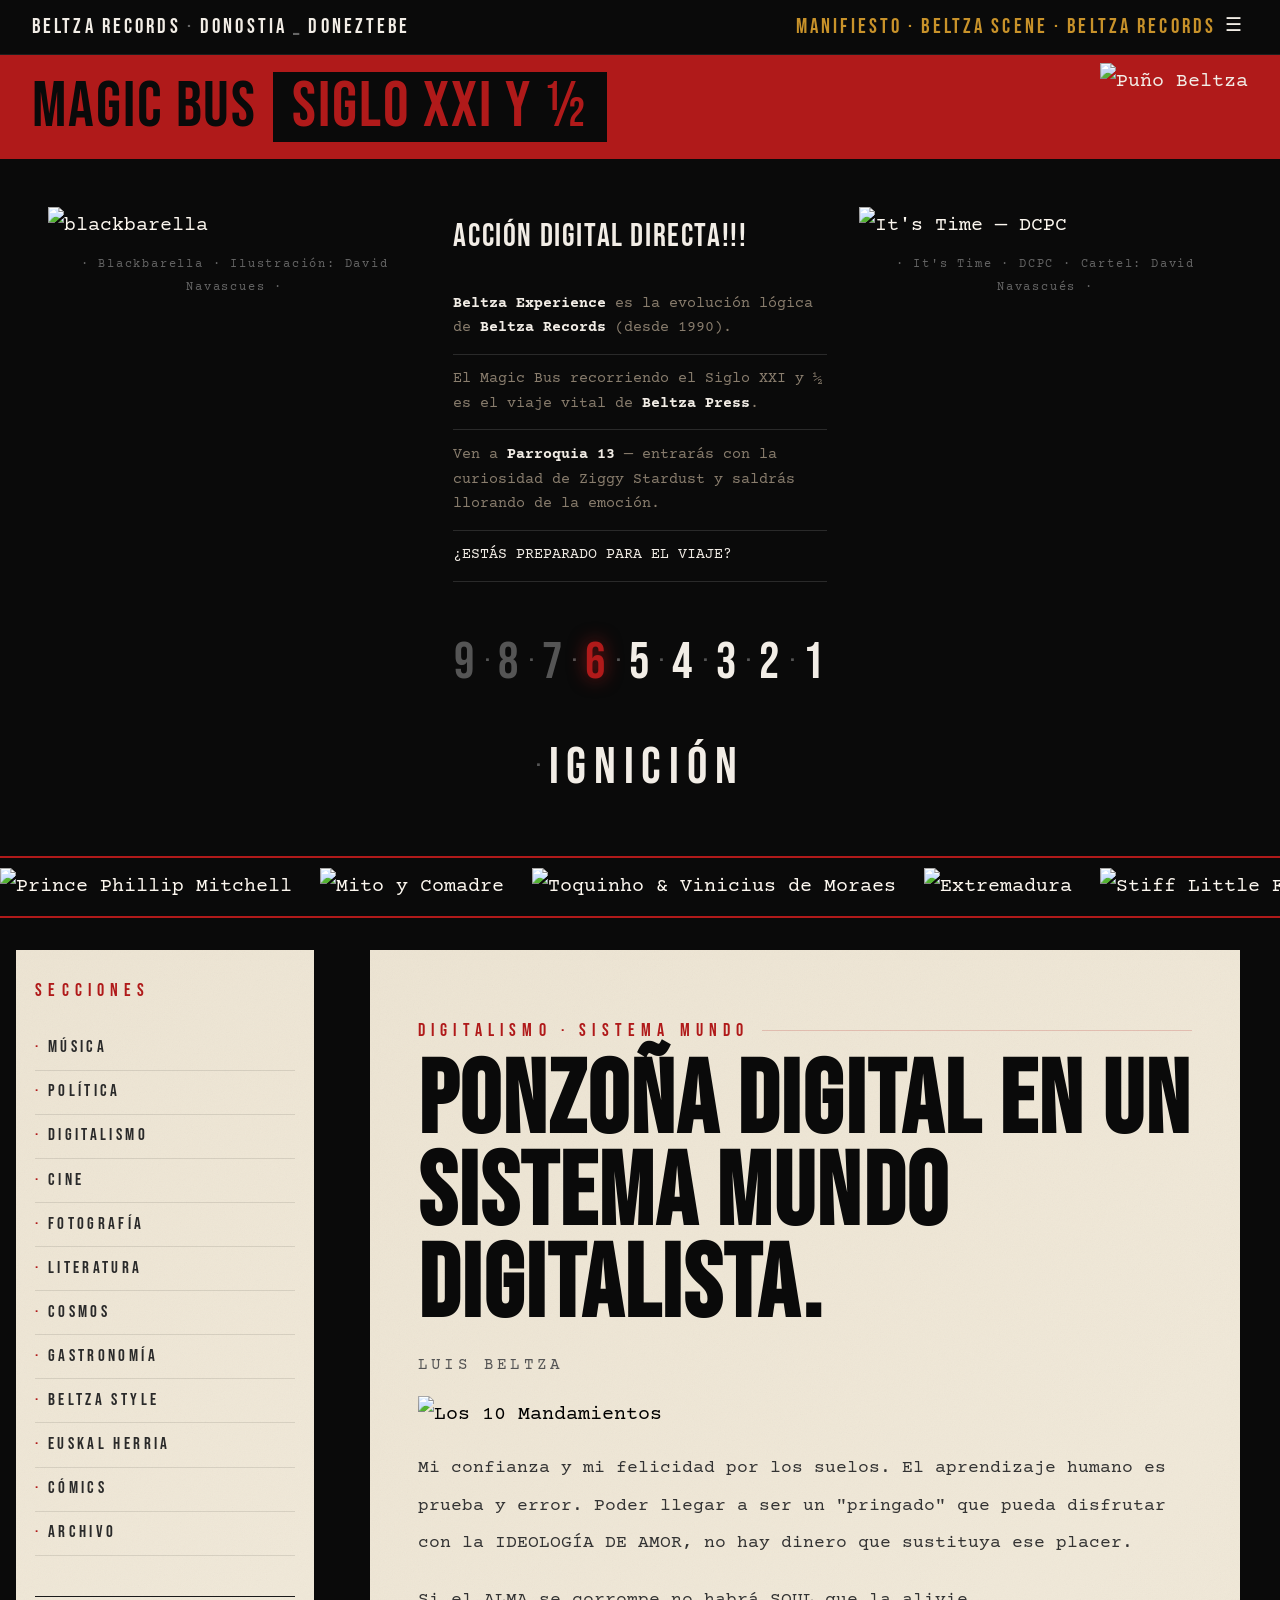
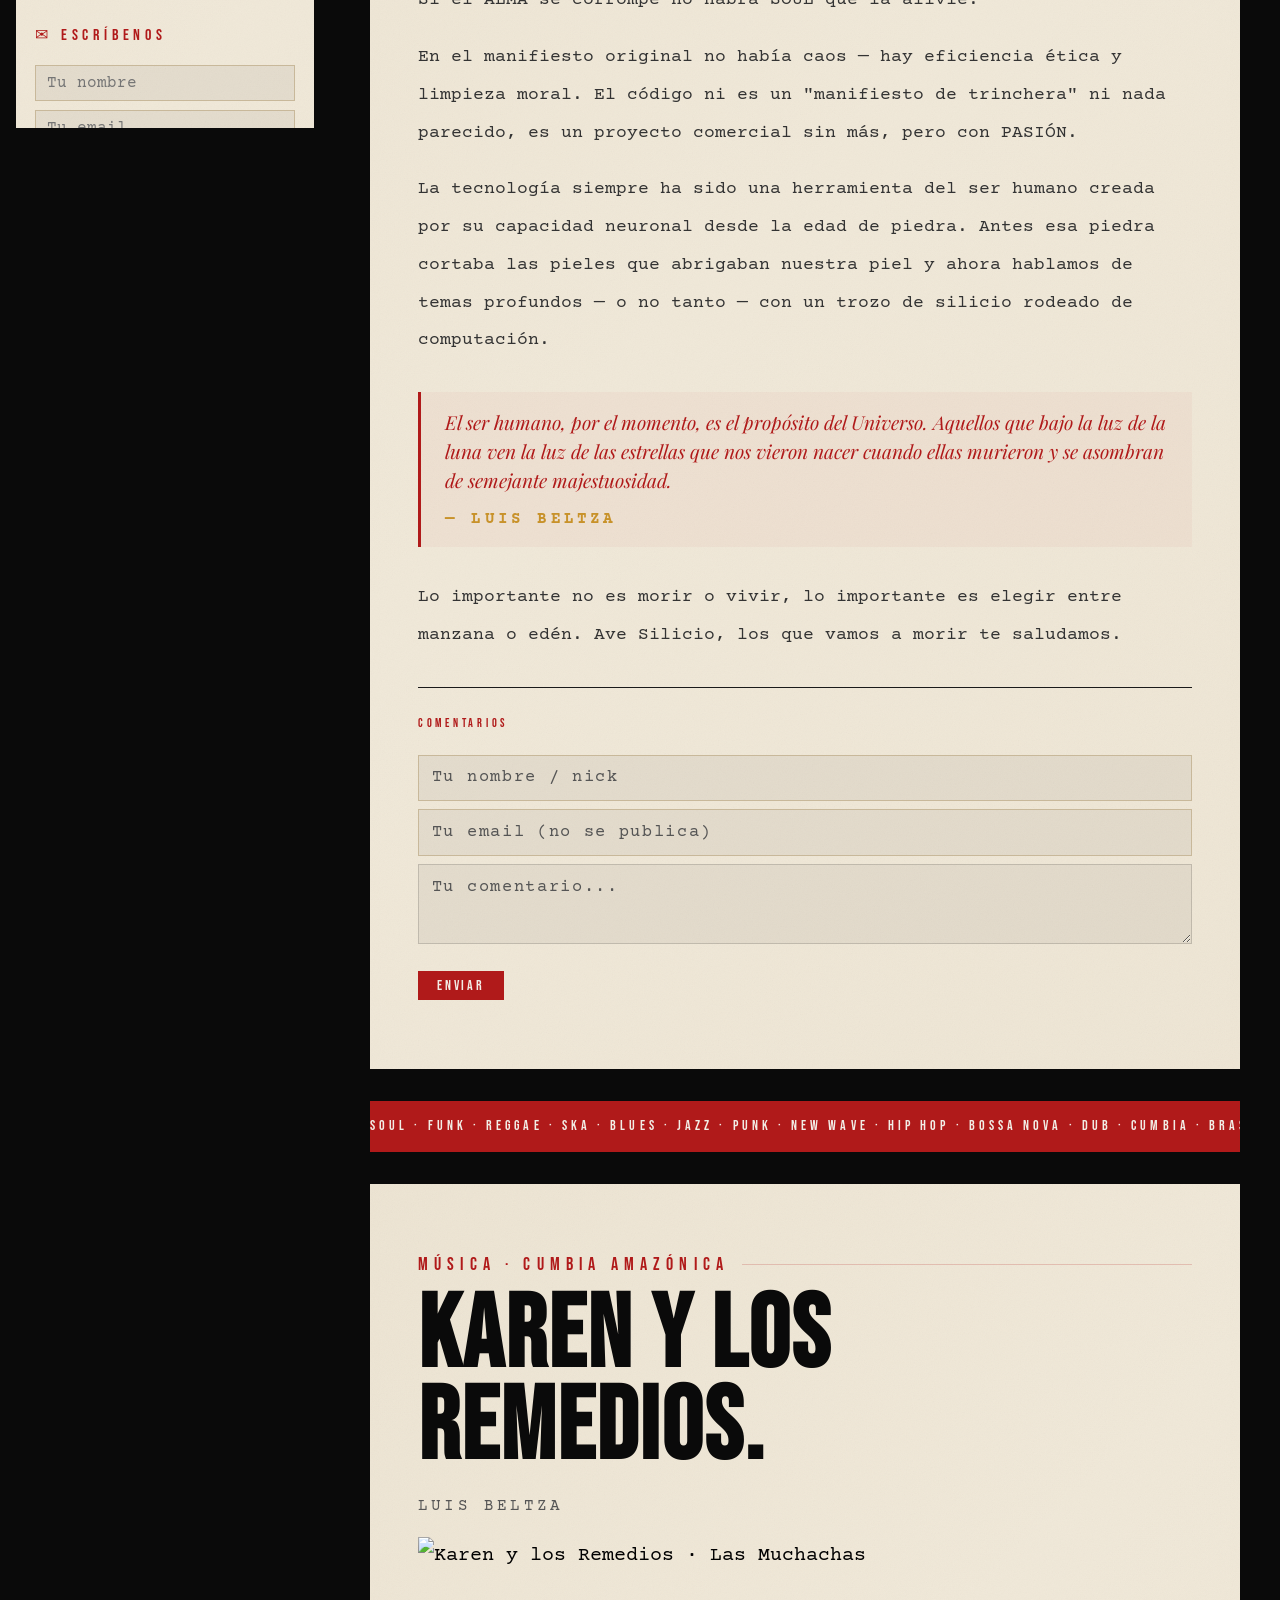
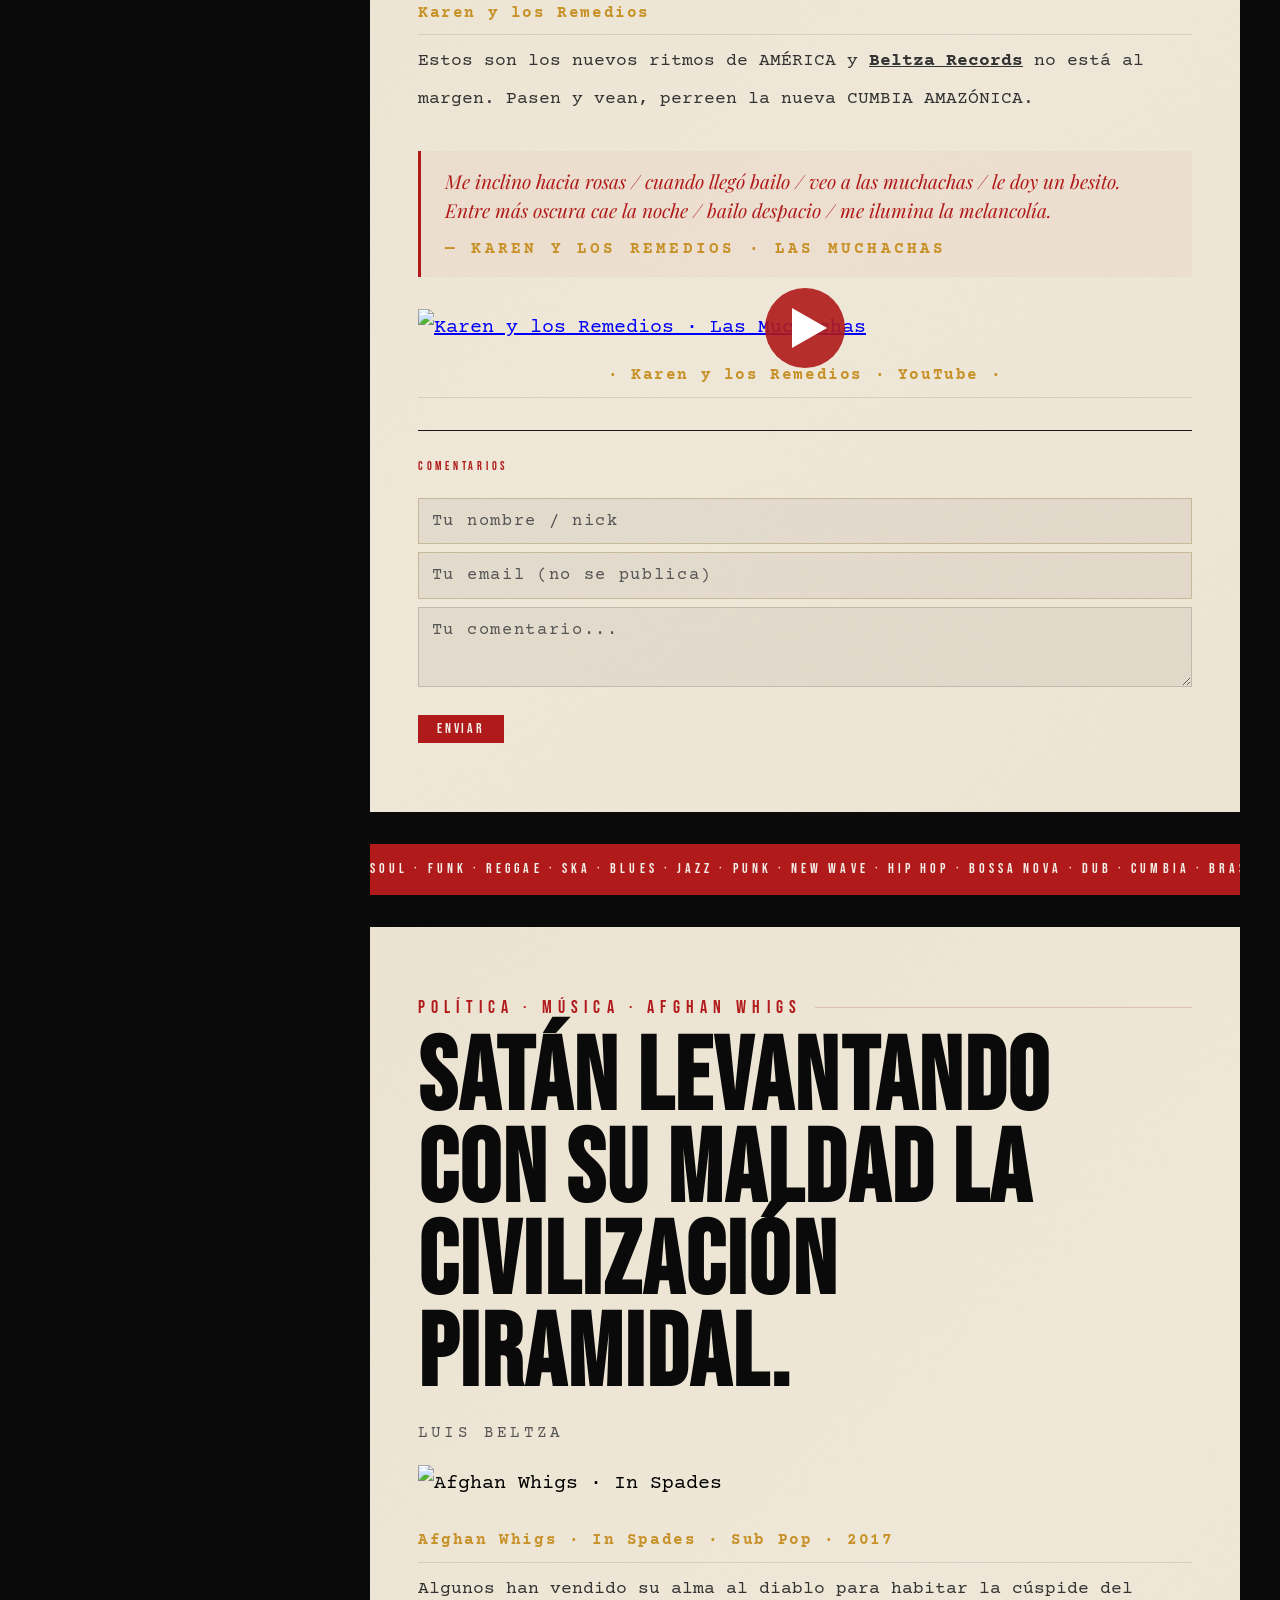
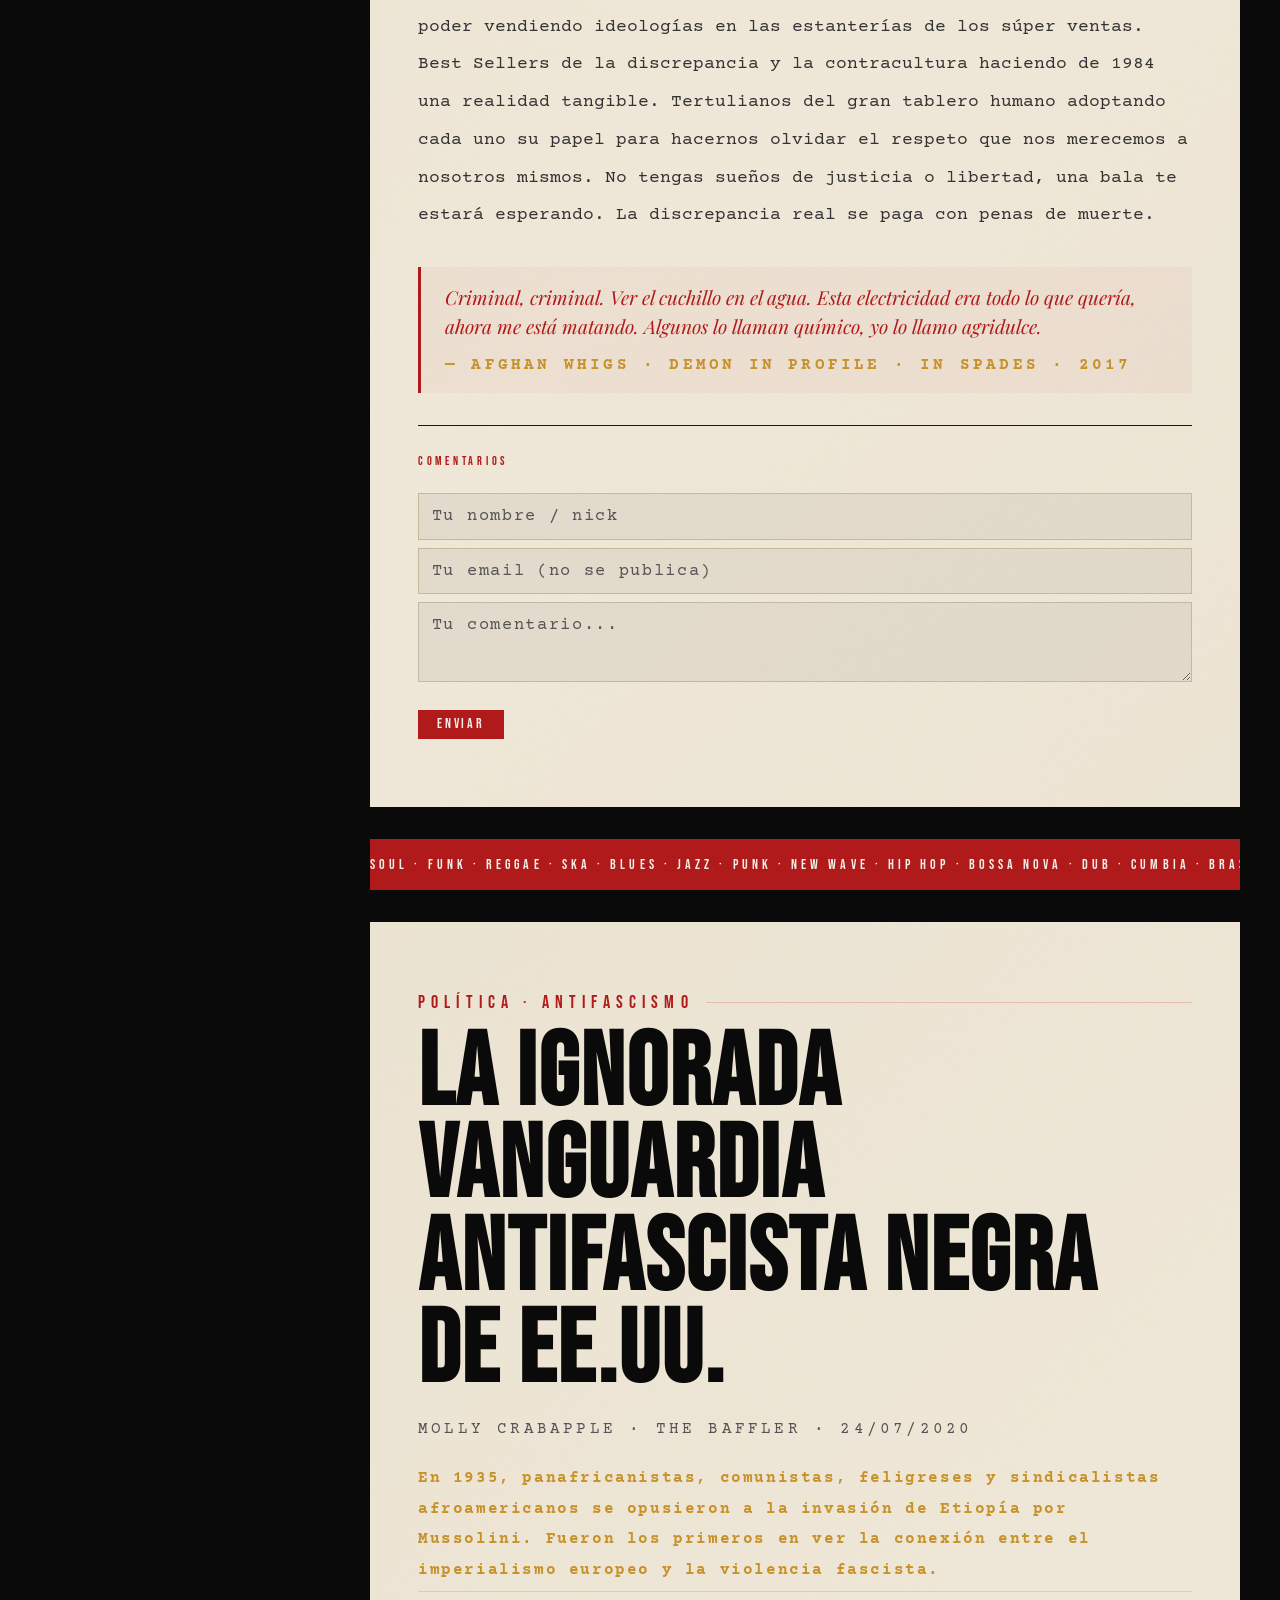
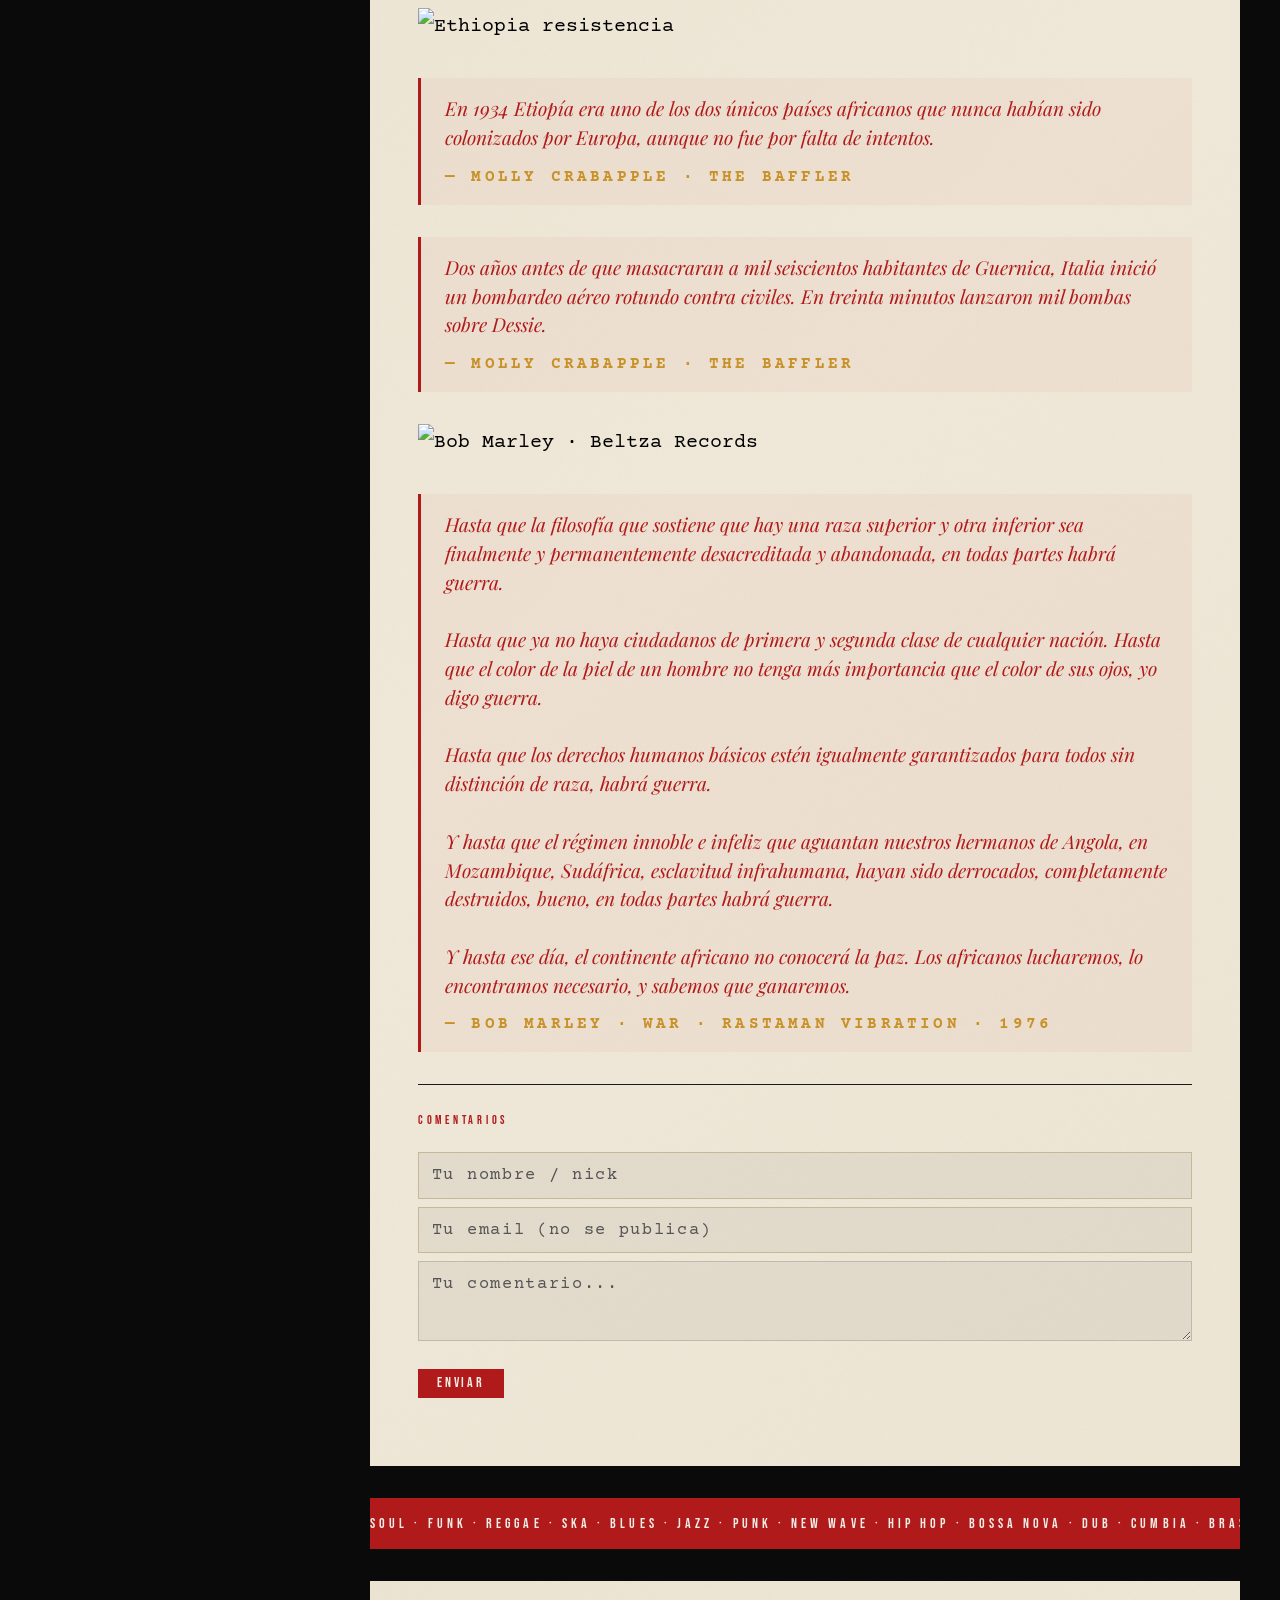
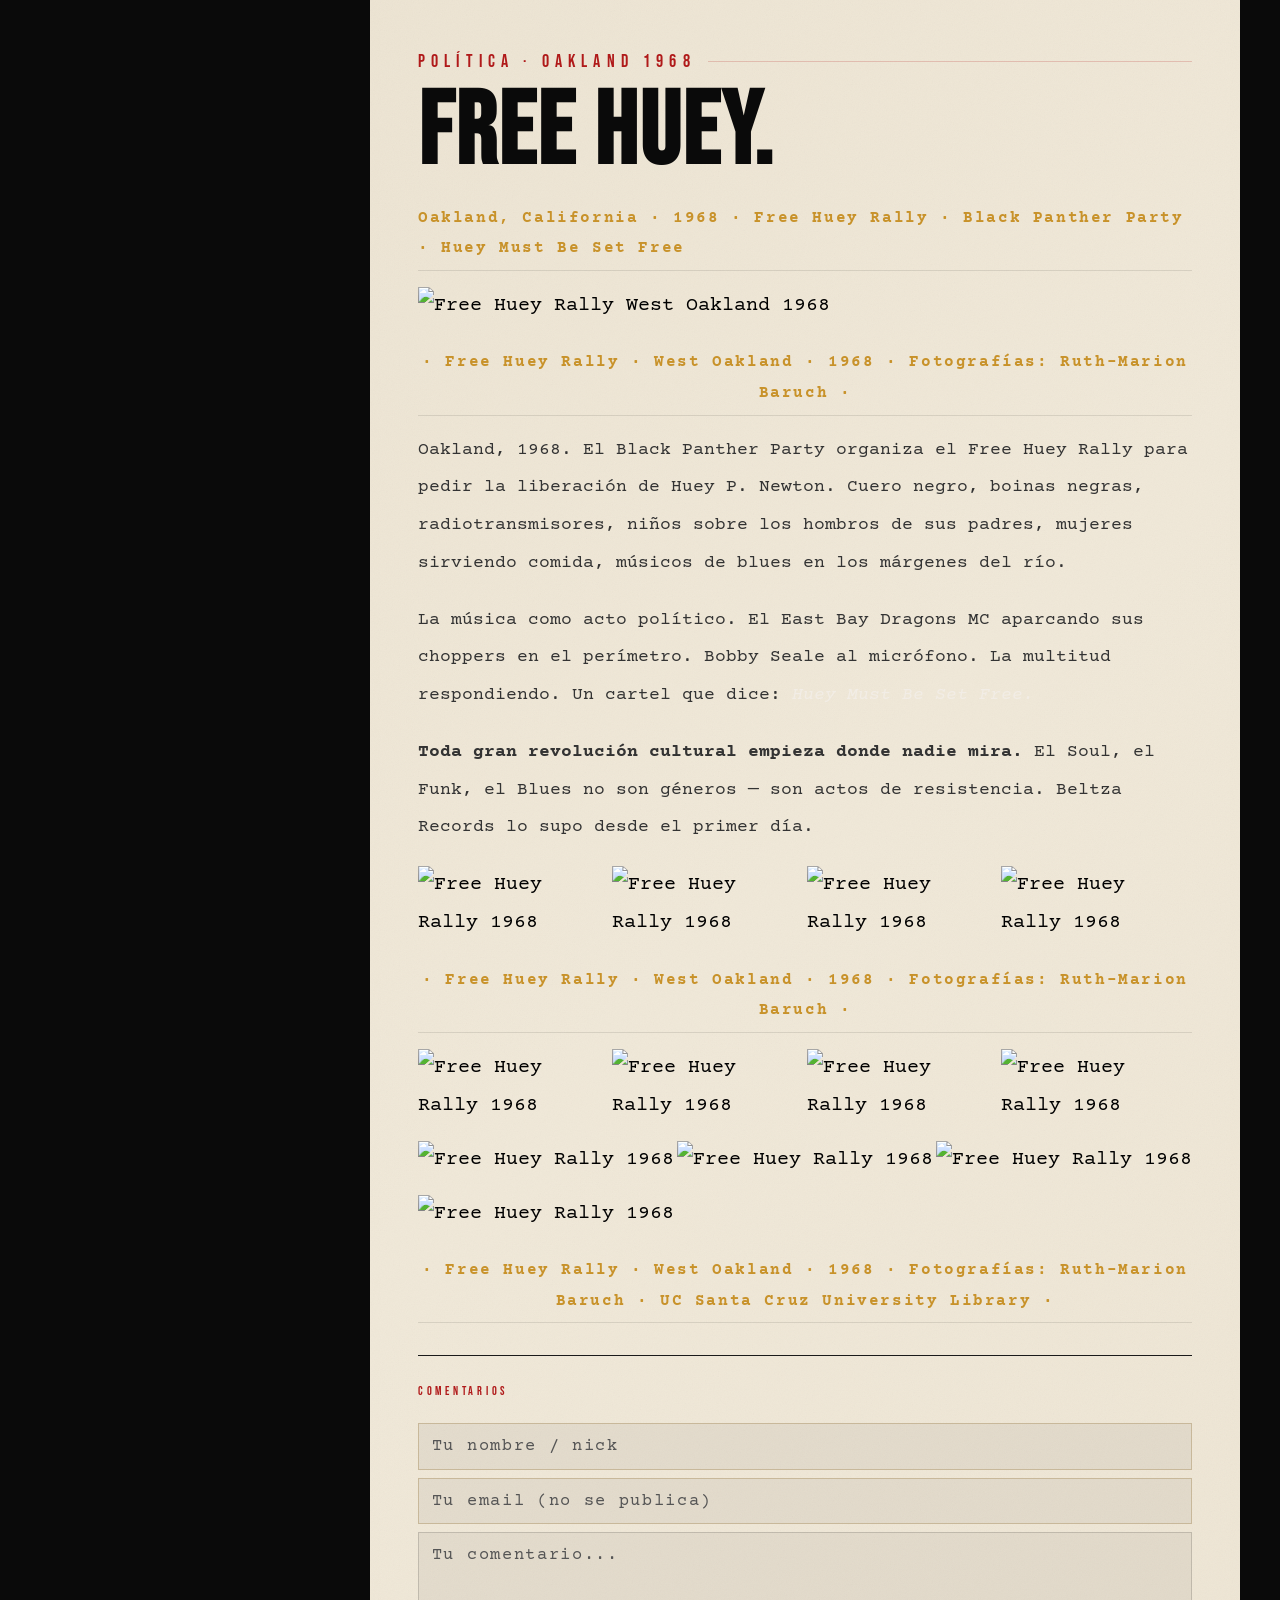
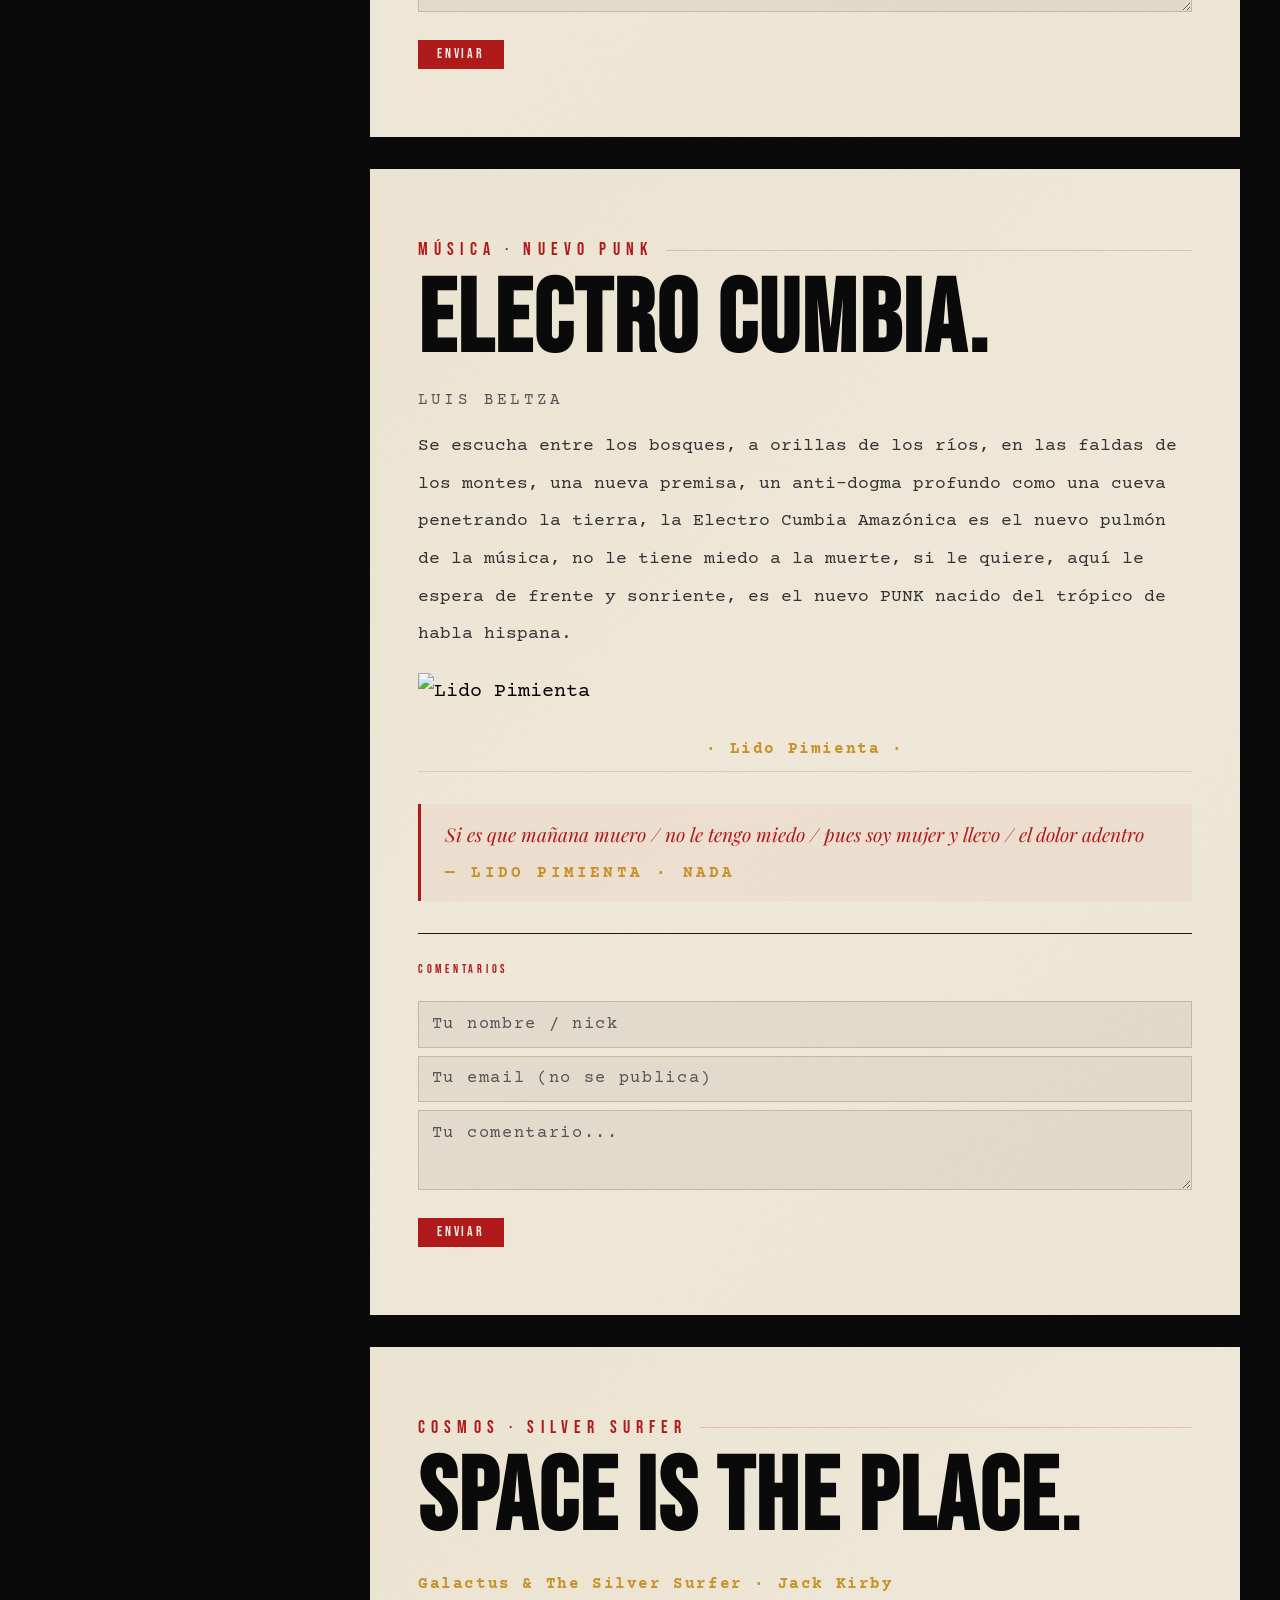
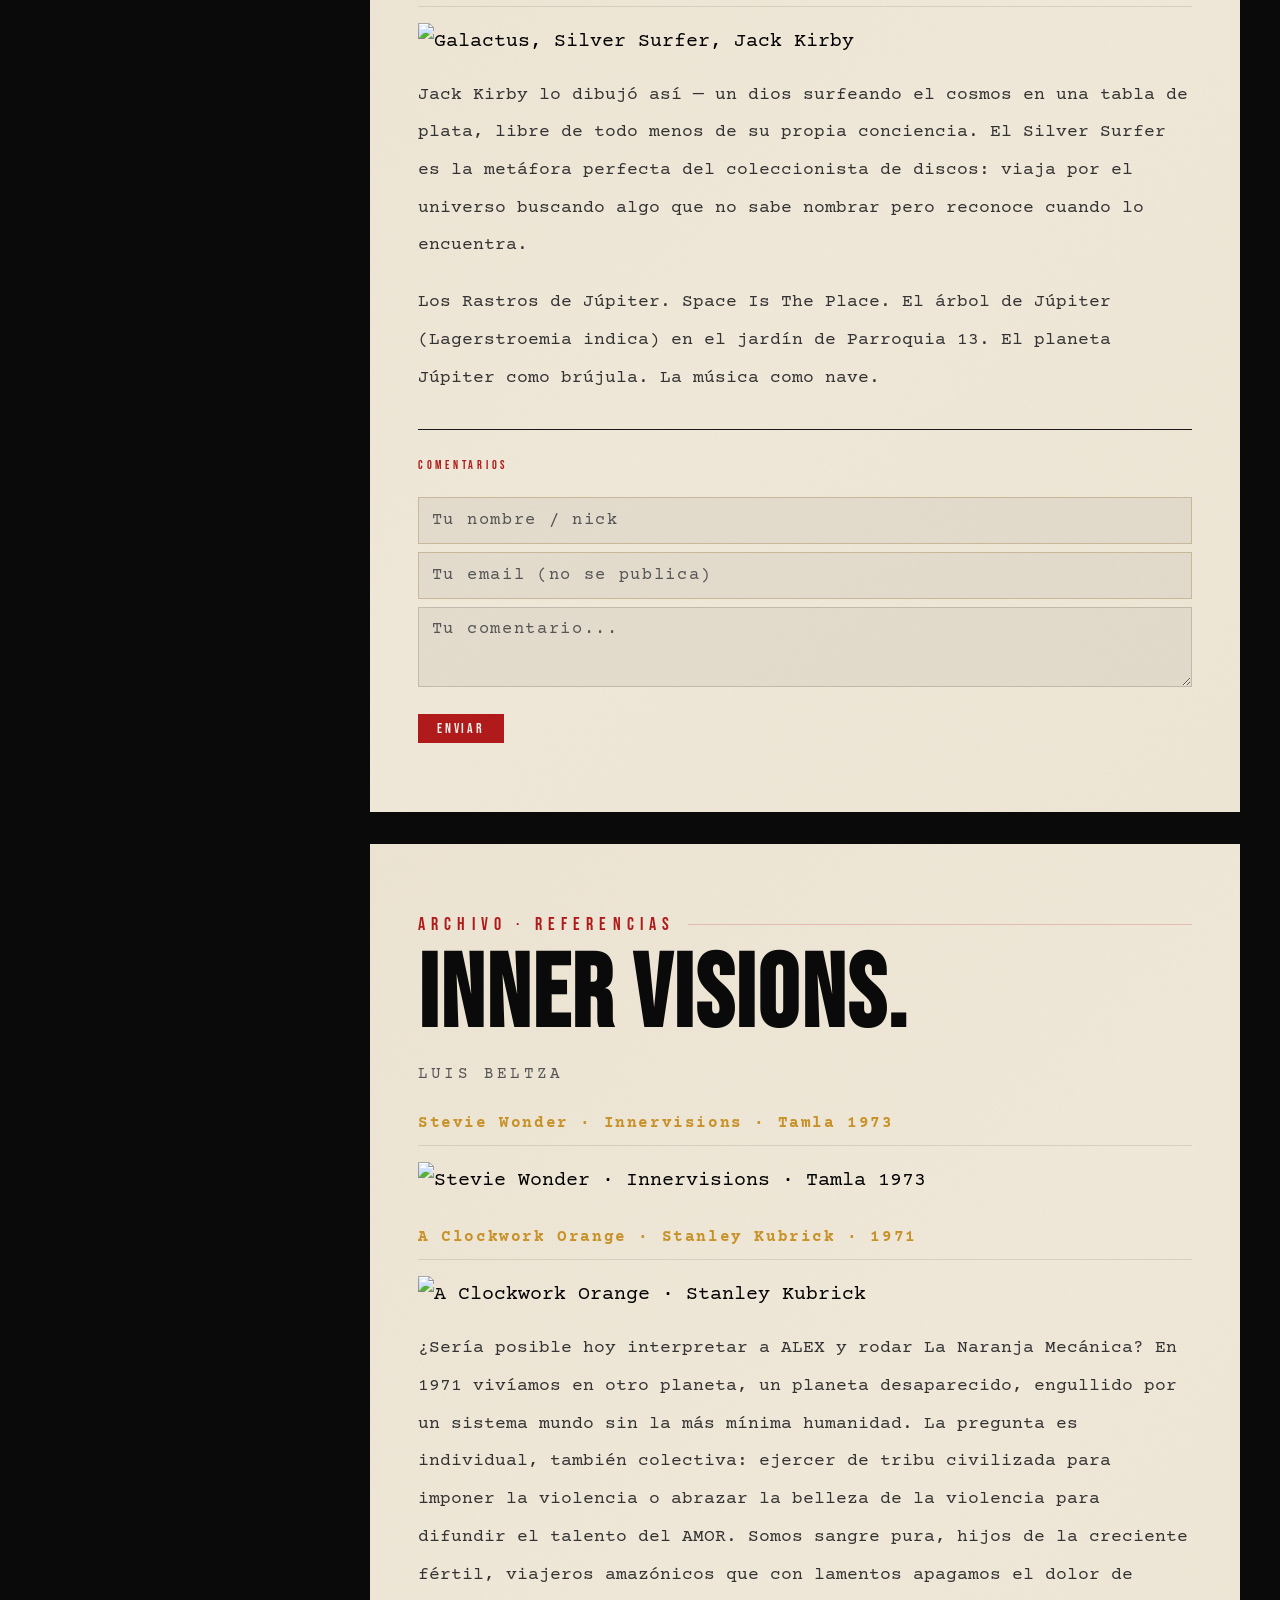
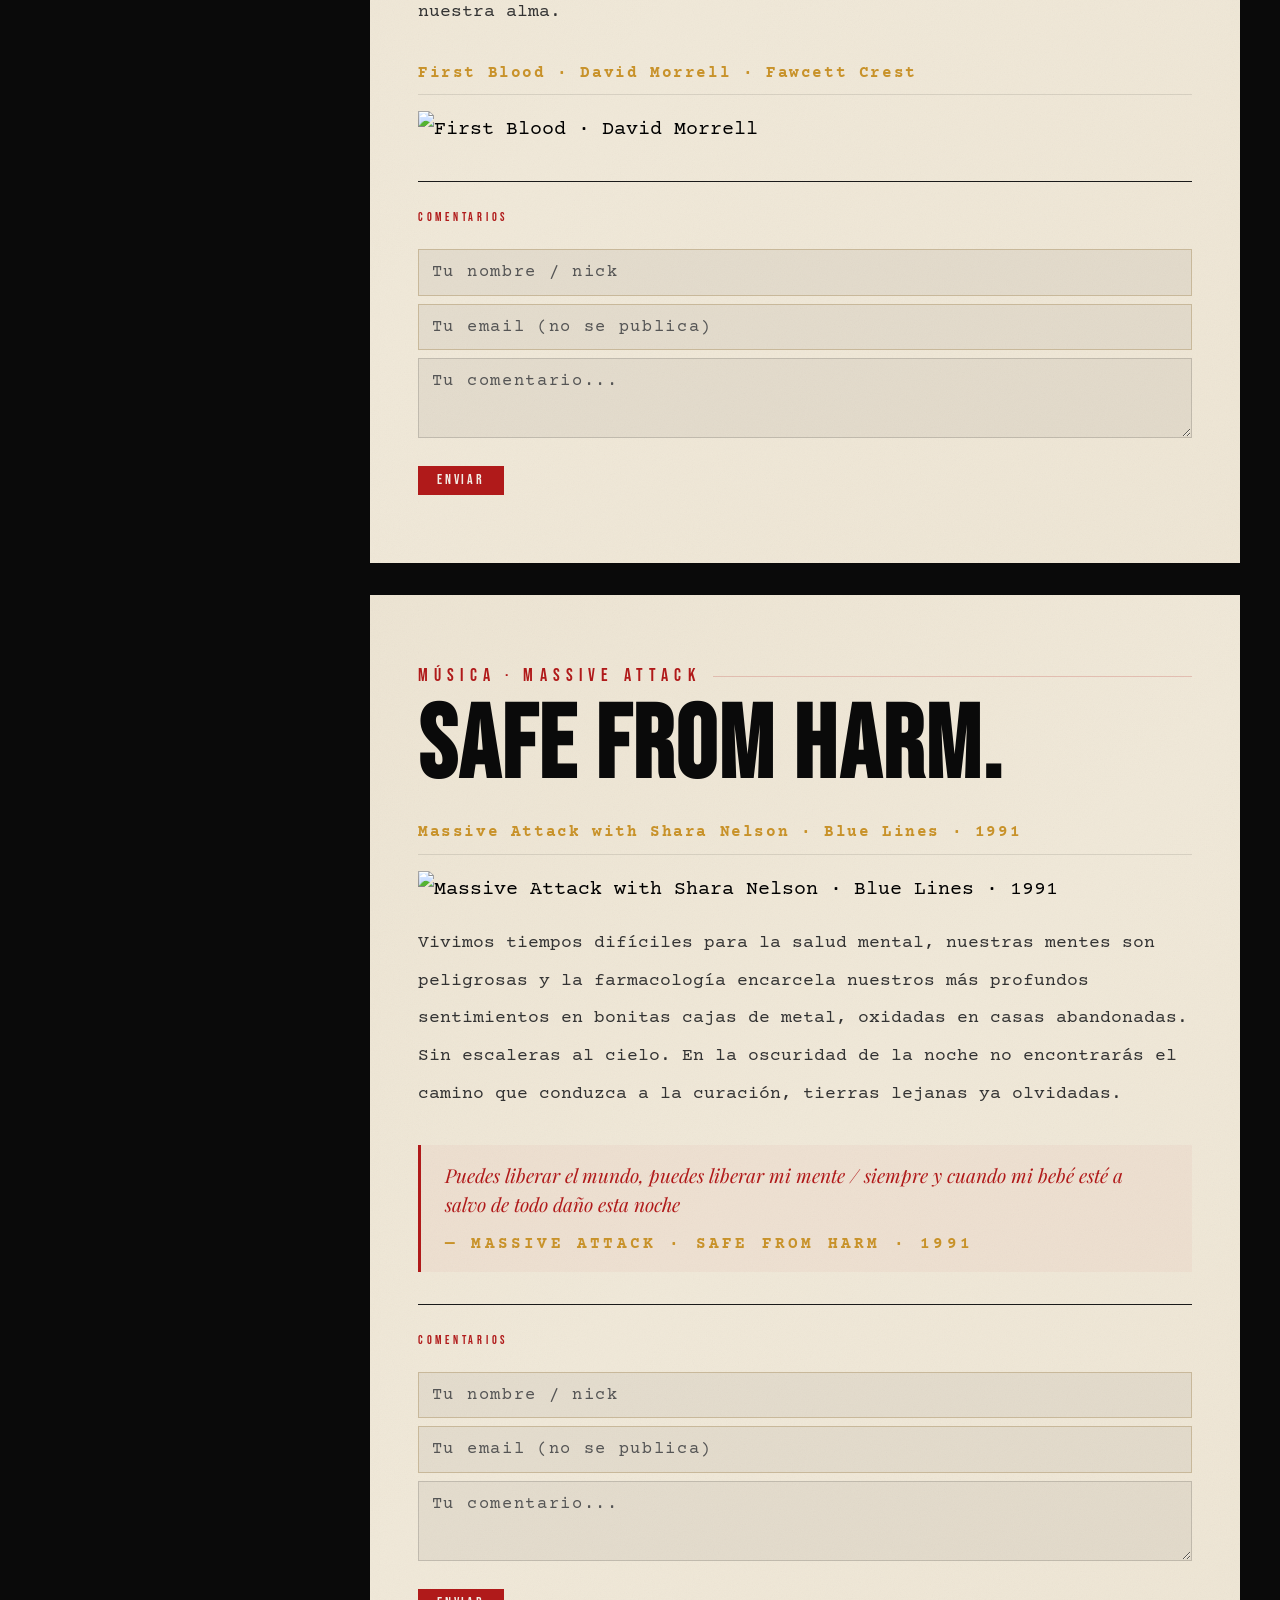
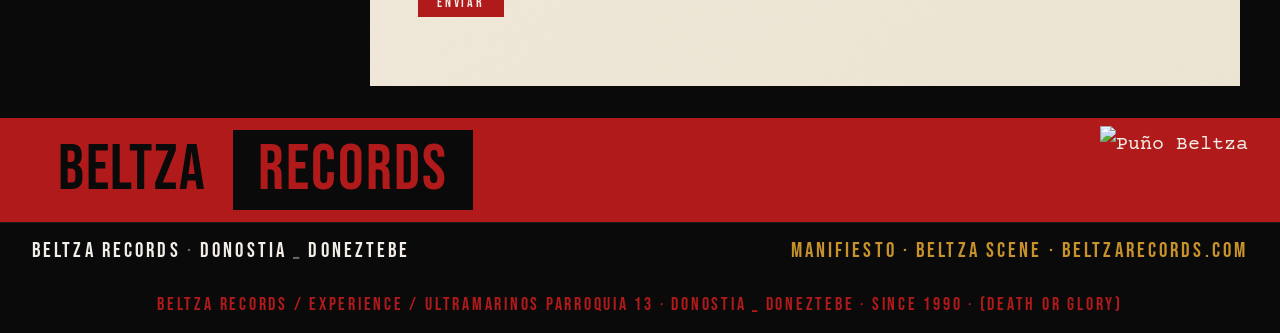
==== commit fc0b3ca0: "Add files via upload" ====
--- a/index.html
+++ b/index.html
@@ -575,6 +575,7 @@
     <nav>
       <a href="#musica">Música</a>
       <a href="#politica">Política</a>
+      <a href="#digitalismo">Digitalismo</a>
       <a href="#cine">Cine</a>
       <a href="#fotografia">Fotografía</a>
       <a href="#literatura">Literatura</a>
@@ -619,6 +620,49 @@
 
   <!-- FEED -->
   <main class="feed">
+
+    <!-- POST: PONZOÑA DIGITAL -->
+    <article class="block block-white" id="digitalismo">
+      <div class="block-tag">Digitalismo · Sistema Mundo</div>
+      <h2 class="headline-xl">PONZOÑA DIGITAL EN UN SISTEMA MUNDO DIGITALISTA.</h2>
+      <div class="byline">Luis Beltza</div>
+      <img src="https://live.staticflickr.com/65535/55166787084_bbb5285609_h.jpg" alt="Los 10 Mandamientos" class="img-full" style="margin:1rem 0;">
+      <div class="body-text">
+        Mi confianza y mi felicidad por los suelos. El aprendizaje humano es prueba y error. Poder llegar a ser un "pringado" que pueda disfrutar con la IDEOLOGÍA DE AMOR, no hay dinero que sustituya ese placer.
+      </div>
+      <div class="body-text">
+        Si el ALMA se corrompe no habrá SOUL que la alivie.
+      </div>
+      <div class="body-text">
+        En el manifiesto original no había caos — hay eficiencia ética y limpieza moral. El código ni es un "manifiesto de trinchera" ni nada parecido, es un proyecto comercial sin más, pero con PASIÓN.
+      </div>
+      <div class="body-text">
+        La tecnología siempre ha sido una herramienta del ser humano creada por su capacidad neuronal desde la edad de piedra. Antes esa piedra cortaba las pieles que abrigaban nuestra piel y ahora hablamos de temas profundos — o no tanto — con un trozo de silicio rodeado de computación.
+      </div>
+      <div class="pullquote">
+        El ser humano, por el momento, es el propósito del Universo. Aquellos que bajo la luz de la luna ven la luz de las estrellas que nos vieron nacer cuando ellas murieron y se asombran de semejante majestuosidad.
+        <cite>— Luis Beltza</cite>
+      </div>
+      <div class="body-text">
+        Lo importante no es morir o vivir, lo importante es elegir entre manzana o edén. Ave Silicio, los que vamos a morir te saludamos.
+      </div>
+      <div class="comments">
+        <div class="comments-label">COMENTARIOS</div>
+        <form class="comment-form" action="https://formspree.io/f/mnjgdgnw" method="POST" onsubmit="handleComment(event, this)">
+          <input type="hidden" name="_subject" value="Magic Bus — Comentario: PONZOÑA DIGITAL">
+          <input type="text" name="nick" placeholder="Tu nombre / nick" required>
+          <input type="email" name="email" placeholder="Tu email (no se publica)" required>
+          <textarea name="message" placeholder="Tu comentario..." required></textarea>
+          <button type="submit">ENVIAR</button>
+          <div class="form-ok">¡Eskerrik asko! · Comentario enviado.</div>
+        </form>
+      </div>
+    </article>
+
+    <!-- MARQUEE -->
+    <div class="marquee-bar">
+      <div class="marquee-inner">SOUL · FUNK · REGGAE · SKA · BLUES · JAZZ · PUNK · NEW WAVE · HIP HOP · BOSSA NOVA · DUB · CUMBIA · BRASIL · GARAGE · PSYCHEDELIC · KRAUTROCK · FREE JAZZ · NORTHERN SOUL · &nbsp;&nbsp;&nbsp; SOUL · FUNK · REGGAE · SKA · BLUES · JAZZ · PUNK · NEW WAVE · HIP HOP · BOSSA NOVA · DUB · CUMBIA · BRASIL · GARAGE · PSYCHEDELIC · KRAUTROCK · FREE JAZZ · NORTHERN SOUL ·</div>
+    </div>
 
     <!-- POST: KAREN Y LOS REMEDIOS -->
     <article class="block block-white" id="karen">
@@ -1014,1008 +1058,3 @@
 </body>
 </html>
 </footer>
-
-    --amber: #c8922a;
-    --muted: #666;
-    --sidebar: 330px;
-  }
-  * { margin: 0; padding: 0; box-sizing: border-box; }
-  body {
-    background: var(--black);
-    color: var(--white);
-    font-family: 'Courier Prime', monospace;
-    font-size: 1.25rem;
-    line-height: 1.9;
-    min-height: 100vh;
-    overflow-x: hidden;
-  }
-
-  /* CABECERA */
-  .header-sticky { position: sticky; top: 0; z-index: 100; }
-  .topband {
-    background: var(--black);
-    border-bottom: 1px solid #1e1e1e;
-    padding: 0.45rem clamp(1rem,3vw,2rem);
-    display: flex;
-    align-items: center;
-    justify-content: space-between;
-    gap: 1rem;
-  }
-  .topband-logo {
-    font-family: 'Bebas Neue', sans-serif;
-    font-size: clamp(0.7rem,1.2vw,0.85rem);
-    letter-spacing: 0.28em;
-    color: var(--white);
-    white-space: nowrap;
-  }
-  .topband-nav {
-    display: flex;
-    align-items: center;
-    gap: 0.4rem;
-    font-family: 'Bebas Neue', sans-serif;
-    font-size: clamp(0.68rem,1.1vw,0.82rem);
-    letter-spacing: 0.22em;
-  }
-  .topband-nav a { color: var(--amber); text-decoration: none; transition: color 0.15s; }
-  .topband-nav a:hover { color: var(--white); }
-  .topband-nav .sep { color: #333; }
-  .hamburger {
-    background: none; border: none; color: var(--white);
-    font-size: 1.2rem; cursor: pointer; padding: 0.2rem 0.4rem;
-  }
-
-  .brand-slash {
-    background: var(--red);
-    padding: 0.5rem clamp(1rem,3vw,2rem);
-    display: flex;
-    align-items: center;
-    gap: 1rem;
-  }
-  .b-beltza {
-    font-family: 'Bebas Neue', Impact, 'Arial Narrow', sans-serif;
-    font-size: clamp(2.2rem,5vw,4rem);
-    letter-spacing: 0.03em;
-    color: var(--black);
-    line-height: 1;
-  }
-  .b-exp {
-    font-family: 'Bebas Neue', Impact, 'Arial Narrow', sans-serif;
-    font-size: clamp(2.2rem,5vw,4rem);
-    letter-spacing: 0.03em;
-    background: var(--black);
-    color: var(--red);
-    padding: 0.05em 0.3em;
-    line-height: 1;
-  }
-
-  .block-white {
-    background-color: #f0e8d8;
-    background-image:
-      url("data:image/svg+xml,%3Csvg xmlns='http://www.w3.org/2000/svg' width='300' height='300'%3E%3Cfilter id='noise'%3E%3CfeTurbulence type='fractalNoise' baseFrequency='0.85' numOctaves='4' stitchTiles='stitch'/%3E%3CfeColorMatrix type='saturate' values='0'/%3E%3C/filter%3E%3Crect width='300' height='300' filter='url(%23noise)' opacity='0.06'/%3E%3C/svg%3E"),
-      linear-gradient(135deg, rgba(180,160,120,0.06) 0%, transparent 50%, rgba(180,160,120,0.04) 100%);
-    color: var(--black);
-    padding: clamp(2rem,5vw,4rem) clamp(1.5rem,4vw,3rem);
-  }
-  .block-white .block-tag { color: var(--red); }
-  .block-white .block-tag::after { background: rgba(176,26,26,0.2); }
-  .block-white .headline-xl { color: var(--black); }
-  .block-white .byline { color: #555; }
-  .block-white .caption { color: #777; border-color: rgba(0,0,0,0.1); }
-  .block-white .body-text { color: #333; }
-  .block-white .olivetti { color: var(--black); border-color: rgba(0,0,0,0.15); background: rgba(0,0,0,0.03); }
-  .block-white .caption { font-weight: 700; color: var(--amber); border-color: rgba(0,0,0,0.1); }
-  .block-white .pullquote { color: var(--red); background: rgba(176,26,26,0.04); }
-  .block-white .pullquote cite { font-weight: 700; color: var(--amber); }
-  .block-white .comments-label { color: var(--red); }
-  .block-white .comment { border-color: rgba(0,0,0,0.08); }
-  .block-white .comment-author { color: var(--black); }
-  .block-white .comment-year { color: #888; }
-  .block-white .comment-text { color: #333; }
-  .block-white .comment-form textarea { background: rgba(0,0,0,0.05); color: var(--black); border-color: rgba(0,0,0,0.15); }
-  .block-white .comment-form input { background: rgba(0,0,0,0.05); color: var(--black); border-color: rgba(0,0,0,0.15); }
-  .block-white .comment-form button { background: var(--red); color: var(--white); }
-
-  /* IGNICION */
-  .digit-ignicion {
-    font-family: 'Bebas Neue', sans-serif;
-    font-size: clamp(1.8rem, 4vw, 3.5rem);
-    letter-spacing: 0.05em;
-    color: var(--white);
-    transition: color 0.15s, text-shadow 0.15s;
-  }
-  .digit-ignicion.activo { color: var(--red); text-shadow: 0 0 18px rgba(176,26,26,0.7); }
-  .digit-ignicion.pasado { color: #555; }
-  .sep-ignicion { font-family: 'Bebas Neue', sans-serif; font-size: clamp(1rem, 2vw, 1.8rem); color: #555; }
-  #ignicion-label { transition: color 0.3s, text-shadow 0.3s; }
-  #ignicion-label.encendido {
-    color: var(--red);
-    text-shadow: 0 0 30px rgba(176,26,26,0.9), 0 0 60px rgba(176,26,26,0.4);
-    animation: pulso-ignicion 1.2s ease-in-out infinite;
-  }
-  @keyframes pulso-ignicion {
-    0%, 100% { text-shadow: 0 0 20px rgba(176,26,26,0.8), 0 0 50px rgba(176,26,26,0.3); }
-    50%       { text-shadow: 0 0 40px rgba(176,26,26,1),   0 0 80px rgba(176,26,26,0.6); }
-  }
-
-  /* MARQUEE */
-  .marquee-bar {
-    background: var(--red);
-    padding: 0.4rem 0;
-    overflow: hidden;
-    white-space: nowrap;
-    width: 100%;
-  }
-  .marquee-inner {
-    display: inline-block;
-    animation: marquee 35s linear infinite;
-    font-family: 'Bebas Neue', sans-serif;
-    font-size: 0.85rem;
-    letter-spacing: 0.3em;
-    color: var(--white);
-    will-change: transform;
-  }
-  @keyframes marquee {
-    from { transform: translateX(0); }
-    to   { transform: translateX(-50%); }
-  }
-
-  /* LAYOUT */
-  .wrapper { display: flex; min-height: calc(100vh - 120px); }
-
-  /* SIDEBAR */
-  .sidebar {
-    width: var(--sidebar);
-    min-width: var(--sidebar);
-    background: var(--black);
-    padding: 2rem 1rem;
-    position: sticky;
-    top: 90px;
-    height: calc(100vh - 90px);
-    overflow-y: auto;
-  }
-  .sidebar-inner {
-    background-color: #f0e8d8;
-    background-image:
-      url("data:image/svg+xml,%3Csvg xmlns='http://www.w3.org/2000/svg' width='300' height='300'%3E%3Cfilter id='noise'%3E%3CfeTurbulence type='fractalNoise' baseFrequency='0.85' numOctaves='4' stitchTiles='stitch'/%3E%3CfeColorMatrix type='saturate' values='0'/%3E%3C/filter%3E%3Crect width='300' height='300' filter='url(%23noise)' opacity='0.06'/%3E%3C/svg%3E"),
-      linear-gradient(135deg, rgba(180,160,120,0.06) 0%, transparent 50%, rgba(180,160,120,0.04) 100%);
-    padding: 1.5rem 1.2rem;
-    color: var(--black);
-  }
-  .sidebar-label {
-    font-family: 'Bebas Neue', sans-serif;
-    font-size: 1.1rem;
-    letter-spacing: 0.35em;
-    color: var(--red);
-    margin-bottom: 1.2rem;
-  }
-  .sidebar-inner nav a {
-    display: block;
-    font-family: 'Bebas Neue', sans-serif;
-    font-size: 1.05rem;
-    letter-spacing: 0.2em;
-    color: #2a2a2a;
-    text-decoration: none;
-    padding: 0.35rem 0;
-    border-bottom: 1px solid rgba(0,0,0,0.1);
-    transition: color 0.15s;
-  }
-  .sidebar-inner nav a:hover { color: var(--red); }
-  .sidebar-inner nav a::before { content: '· '; color: var(--red); }
-
-  /* BUZÓN */
-  .buzon { margin-top: 2.5rem; border-top: 1px solid #1a1a1a; padding-top: 1.5rem; }
-  .buzon-label {
-    font-family: 'Bebas Neue', sans-serif;
-    font-size: 1rem;
-    letter-spacing: 0.3em;
-    color: var(--red);
-    margin-bottom: 0.8rem;
-  }
-  .buzon input, .buzon textarea {
-    width: 100%;
-    background: rgba(0,0,0,0.05);
-    border: 1px solid #c8b89a;
-    color: #8a7e6e;
-    padding: 0.5rem 0.7rem;
-    font-family: 'Courier Prime', monospace;
-    font-size: 1rem;
-    margin-bottom: 0.5rem;
-    outline: none;
-  }
-  .buzon textarea { resize: vertical; min-height: 60px; }
-  .buzon button, .comment-form button {
-    background: var(--red);
-    color: var(--white);
-    border: none;
-    padding: 0.4rem 1.2rem;
-    font-family: 'Bebas Neue', sans-serif;
-    font-size: 0.85rem;
-    letter-spacing: 0.2em;
-    cursor: pointer;
-    transition: background 0.15s;
-  }
-  .buzon button { width: 100%; }
-  .buzon button:hover, .comment-form button:hover { background: #8a1010; }
-
-  .sidebar-meta {
-    margin-top: 2rem;
-    font-family: 'Courier Prime', monospace;
-    font-size: 0.95rem;
-    color: #333;
-    line-height: 2;
-    letter-spacing: 0.05em;
-  }
-  .sidebar-meta a { color: #444; text-decoration: none; }
-  .sidebar-meta a:hover { color: var(--amber); }
-
-  /* FEED */
-  .feed { flex: 1; padding: 2rem 2.5rem; min-width: 0; }
-
-  /* BLOQUES */
-  .block { margin-bottom: 0; }
-  .block + .block, .block + .marquee-bar, .marquee-bar + .block { margin-top: 2rem; }
-  .block-tag {
-    font-family: 'Bebas Neue', sans-serif;
-    font-size: 1.1rem;
-    letter-spacing: 0.35em;
-    color: var(--red);
-    text-transform: uppercase;
-    margin-bottom: 0.6rem;
-    display: flex;
-    align-items: center;
-    gap: 0.8rem;
-  }
-  .block-tag::after { content: ''; flex: 1; height: 1px; background: #222; }
-
-  .headline-xl {
-    font-family: 'Bebas Neue', sans-serif;
-    font-size: clamp(3rem, 8vw, 7rem);
-    line-height: 0.9;
-    letter-spacing: 0.02em;
-    color: var(--white);
-    margin-bottom: 1rem;
-  }
-  a { text-decoration: underline; }
-  a:hover { color: var(--red) !important; }
-  a[style*="color:var(--red)"]:hover,
-  a[style*="color: var(--red)"]:hover { color: var(--white) !important; }
-  .headline-xl.amber { color: var(--amber); }
-
-  .caption {
-    font-family: 'Courier Prime', monospace;
-    font-size: 1rem;
-    color: var(--muted);
-    letter-spacing: 0.1em;
-    padding: 0.4rem 0;
-    border-bottom: 1px solid #1a1a1a;
-    margin-bottom: 0.5rem;
-  }
-  .body-text {
-    font-family: 'Courier Prime', monospace;
-    font-size: 1.15rem;
-    line-height: 2.05;
-    color: #8a7e6e;
-    margin-bottom: 1.2rem;
-  }
-  .body-text em { color: var(--white); font-style: italic; }
-
-  .pullquote {
-    font-family: 'Playfair Display', Georgia, serif;
-    font-size: 1.2rem;
-    font-style: italic;
-    line-height: 1.5;
-    color: var(--white);
-    border-left: 3px solid var(--red);
-    padding: 1rem 1.5rem;
-    margin: 2rem 0;
-    background: rgba(176,26,26,0.05);
-  }
-  .pullquote cite {
-    display: block;
-    font-family: 'Courier Prime', monospace;
-    font-size: 1rem;
-    font-style: normal;
-    letter-spacing: 0.2em;
-    color: var(--amber);
-    margin-top: 0.8rem;
-    text-transform: uppercase;
-  }
-
-  .olivetti {
-    font-family: 'Courier Prime', monospace;
-    font-size: 0.92rem;
-    line-height: 2.1;
-    color: #999;
-    letter-spacing: 0.02em;
-    padding: 1.5rem;
-    border: 1px solid #1e1e1e;
-    background: rgba(0,0,0,0.05);
-    margin: 1.5rem 0;
-    position: relative;
-  }
-  .olivetti::before {
-    content: attr(data-label);
-    position: absolute;
-    top: -0.6rem; left: 1rem;
-    background: var(--black);
-    padding: 0 0.5rem;
-    font-size: 0.78rem;
-    letter-spacing: 0.3em;
-    color: var(--red);
-    text-transform: uppercase;
-  }
-
-  .byline {
-    font-family: 'Courier Prime', monospace;
-    font-size: 1rem;
-    letter-spacing: 0.2em;
-    color: var(--amber);
-    text-transform: uppercase;
-    margin-bottom: 0.8rem;
-  }
-
-  .sep-line { border: none; border-top: 1px solid #1a1a1a; margin: 2rem 0; }
-  .sep-red  { border: none; border-top: 2px solid var(--red); margin: 2rem 0; }
-
-  /* FOTOS */
-  .img-full  { width: 100%; display: block; filter: contrast(1.1); }
-  .float-right { float: right; width: 45%; margin: 0 0 1.5rem 2rem; }
-  .float-right img { width: 100%; display: block; filter: contrast(1.1); }
-  .clearfix::after { content: ''; display: table; clear: both; }
-  .photo-grid-2 { display: grid; grid-template-columns: 1fr 1fr; gap: 3px; margin: 1rem 0; }
-  .photo-grid-2 img { width: 100%; display: block; filter: contrast(1.1); }
-
-  /* COMENTARIOS */
-  .comments { margin-top: 2rem; border-top: 1px solid #1a1a1a; padding-top: 1.5rem; }
-  .comments-label {
-    font-family: 'Bebas Neue', sans-serif;
-    font-size: 0.78rem;
-    letter-spacing: 0.3em;
-    color: var(--red);
-    margin-bottom: 1rem;
-  }
-  .comment { margin-bottom: 1.2rem; padding-bottom: 1rem; border-bottom: 1px solid #111; }
-  .comment-author {
-    font-family: 'Bebas Neue', sans-serif;
-    font-size: 0.82rem;
-    letter-spacing: 0.2em;
-    color: var(--amber);
-  }
-  .comment-year { font-size: 0.72rem; color: #444; margin-left: 0.5rem; }
-  .comment-text {
-    font-family: 'Courier Prime', monospace;
-    font-size: 1.05rem;
-    color: #777;
-    line-height: 1.8;
-    margin-top: 0.3rem;
-    font-style: italic;
-  }
-  .comment-form { margin-top: 1.2rem; }
-  .comment-form input[type="text"],
-  .comment-form input[type="email"] {
-    width: 100%;
-    display: block;
-    background: rgba(0,0,0,0.05);
-    border: 1px solid #c8b89a;
-    color: #8a7e6e;
-    padding: 0.8rem;
-    font-family: 'Courier Prime', monospace;
-    font-size: 1.05rem;
-    margin-bottom: 0.5rem;
-    outline: none;
-    box-sizing: border-box;
-  }
-  .comment-form textarea {
-    width: 100%;
-    background: rgba(0,0,0,0.05);
-    border: 1px solid #c8b89a;
-    color: #8a7e6e;
-    padding: 0.8rem;
-    font-family: 'Courier Prime', monospace;
-    font-size: 1.05rem;
-    margin-bottom: 0.5rem;
-    outline: none;
-    box-sizing: border-box;
-  }
-  .comment-form input[type="text"]::placeholder,
-  .comment-form input[type="email"]::placeholder,
-  .comment-form textarea::placeholder { color: #555; letter-spacing: 0.1em; }
-  .comment-form textarea { resize: vertical; min-height: 80px; }
-  .form-ok {
-    display: none;
-    font-family: 'Bebas Neue', sans-serif;
-    font-size: 1rem;
-    letter-spacing: 0.3em;
-    color: var(--amber);
-    margin-top: 0.8rem;
-    padding: 0.6rem 0.8rem;
-    border-left: 3px solid var(--amber);
-  }
-
-  /* FOOTER */
-  .footer {
-    background: rgba(0,0,0,0.05);
-    border-top: 2px solid var(--red);
-    padding: 1.5rem 2.5rem;
-    font-family: 'Courier Prime', monospace;
-    font-size: 0.78rem;
-    color: #333;
-    letter-spacing: 0.15em;
-    text-align: center;
-    line-height: 2.2;
-    margin-top: 4rem;
-  }
-  .footer a { color: var(--amber); text-decoration: none; }
-
-  /* RESPONSIVE */
-  @media (max-width: 1200px) {
-    #ignicion-wrap > div { grid-template-columns: 1fr !important; }
-    .sidebar { display: none; }
-    .sidebar.open { display: block; position: fixed; top: 0; left: 0; width: 80vw; height: 100vh; background: var(--black); z-index: 200; padding: 2rem 1.5rem; }
-    .feed { padding: 1.5rem 1rem; }
-    .float-right { float: none; width: 100%; margin: 0 0 1.5rem; }
-    .brand-slash { flex-wrap: wrap; gap: 0.5rem; }
-  }
-</style>
-</head>
-<body>
-
-<!-- CABECERA -->
-<div class="header-sticky">
-  <div class="topband">
-    <table style="width:100%; border-collapse:collapse;">
-      <tr>
-        <td style="font-family:'Bebas Neue',Impact,'Arial Narrow',sans-serif; font-size:clamp(0.95rem,2vw,1.3rem); letter-spacing:0.15em; color:var(--white); white-space:nowrap;">
-          BELTZA RECORDS <span style="color:var(--muted);">·</span> DONOSTIA <span style="color:var(--muted);">_</span> DONEZTEBE
-        </td>
-        <td style="font-family:'Bebas Neue',Impact,'Arial Narrow',sans-serif; font-size:clamp(0.95rem,2vw,1.3rem); letter-spacing:0.15em; color:var(--amber); text-align:right; white-space:nowrap;">
-          <a href="https://beltzaexperience.github.io/Manifiesto-Beltza/" target="_blank" style="color:var(--amber);text-decoration:none;">MANIFIESTO</a>
-          ·
-          <a href="https://www.beltzarecords.com/beltzascene" target="_blank" style="color:var(--amber);text-decoration:none;">BELTZA SCENE</a>
-          ·
-          <a href="https://www.beltzarecords.com" target="_blank" style="color:var(--amber);text-decoration:none;">BELTZA RECORDS</a>
-        </td>
-        <td style="width:2rem; text-align:right;">
-          <button class="hamburger" onclick="toggleSidebar()" aria-label="Menú">☰</button>
-        </td>
-      </tr>
-    </table>
-  </div>
-  <div class="brand-slash">
-    <div class="b-beltza">MAGIC BUS</div>
-    <div class="b-exp">SIGLO XXI Y ½</div>
-    <div style="margin-left:auto; display:flex; align-items:center;">
-      <img src="https://beltzaexperience.github.io/magic-bus/BeltzaLogo.png" alt="Puño Beltza" style="height:clamp(3rem,7vw,5.5rem); width:auto;">
-    </div>
-  </div>
-</div>
-
-<!-- IGNICIÓN -->
-<div id="ignicion-wrap" style="background:var(--black); border-bottom:2px solid var(--red); padding:3rem clamp(1rem,4vw,3rem) 2.5rem;">
-  <div style="display:grid; grid-template-columns:1fr 1fr 1fr; gap:2rem; width:100%;">
-    <div class="blackbarella-col">
-      <img src="https://beltzaexperience.github.io/magic-bus/blackbarella.jpg" alt="blackbarella" style="width:100%; display:block; filter:contrast(1.1);">
-      <p style="font-family:'Courier Prime',monospace; font-size:0.75rem; color:var(--muted); letter-spacing:0.15em; margin-top:0.6rem; text-align:center;">
-        · Blackbarella · Ilustración: David Navascues ·
-      </p>
-    </div>
-    <div>
-      <div style="font-family:'Bebas Neue',sans-serif; font-size:clamp(1.2rem,2.5vw,2.8rem); letter-spacing:0.05em; color:var(--white); margin-bottom:1.5rem;">
-        ACCIÓN DIGITAL DIRECTA!!!
-      </div>
-      <p class="body-text" style="font-size:clamp(0.85rem,1.2vw,1.1rem); line-height:1.6; border-bottom:1px solid #2a2a2a; padding-bottom:0.8rem; margin-bottom:0.8rem;">
-        <a href="https://www.beltzarecords.com/beltzaexperience" target="_blank" style="color:var(--white); font-weight:700; text-decoration:none;">Beltza Experience</a>
-        es la evolución lógica de
-        <a href="https://www.beltzarecords.com" target="_blank" style="color:var(--white); font-weight:700; text-decoration:none;">Beltza Records</a>
-        (desde 1990).
-      </p>
-      <p class="body-text" style="font-size:clamp(0.85rem,1.2vw,1.1rem); line-height:1.6; border-bottom:1px solid #2a2a2a; padding-bottom:0.8rem; margin-bottom:0.8rem;">
-        El Magic Bus recorriendo el Siglo XXI y ½ es el viaje vital de <strong style="color:var(--white);"><a href="https://www.beltzarecords.com/beltzascene" target="_blank" style="color:var(--white); text-decoration:none;">Beltza Press</a></strong>.
-      </p>
-      <p class="body-text" style="font-size:clamp(0.85rem,1.2vw,1.1rem); line-height:1.6; border-bottom:1px solid #2a2a2a; padding-bottom:0.8rem; margin-bottom:0.8rem;">
-        Ven a <a href="https://www.beltzarecords.com/parroquia13" target="_blank" style="color:var(--white); font-weight:700; text-decoration:none;">Parroquia 13</a>
-        — entrarás con la curiosidad de Ziggy Stardust y saldrás llorando de la emoción.
-      </p>
-      <p class="body-text" style="font-size:clamp(0.85rem,1.2vw,1.1rem); line-height:1.6; border-bottom:1px solid #2a2a2a; padding-bottom:0.8rem; margin-bottom:0.8rem; color:var(--white);">
-        ¿ESTÁS PREPARADO PARA EL VIAJE?
-      </p>
-      <div style="margin-top:2rem; display:flex; align-items:center; flex-wrap:wrap; gap:0.5rem; justify-content:center;">
-        <span class="digit-ignicion" data-n="9">9</span><span class="sep-ignicion">·</span>
-        <span class="digit-ignicion" data-n="8">8</span><span class="sep-ignicion">·</span>
-        <span class="digit-ignicion" data-n="7">7</span><span class="sep-ignicion">·</span>
-        <span class="digit-ignicion" data-n="6">6</span><span class="sep-ignicion">·</span>
-        <span class="digit-ignicion" data-n="5">5</span><span class="sep-ignicion">·</span>
-        <span class="digit-ignicion" data-n="4">4</span><span class="sep-ignicion">·</span>
-        <span class="digit-ignicion" data-n="3">3</span><span class="sep-ignicion">·</span>
-        <span class="digit-ignicion" data-n="2">2</span><span class="sep-ignicion">·</span>
-        <span class="digit-ignicion" data-n="1">1</span><span class="sep-ignicion">·</span>
-        <span id="ignicion-label" class="digit-ignicion" style="letter-spacing:0.15em;">IGNICIÓN</span>
-      </div>
-    </div>
-    <div class="dcpc-col">
-      <img src="https://beltzaexperience.github.io/magic-bus/DCPC%20.jpg" alt="It's Time — DCPC" style="width:100%; display:block; filter:contrast(1.1);">
-      <p style="font-family:'Courier Prime',monospace; font-size:0.75rem; color:var(--muted); letter-spacing:0.15em; margin-top:0.6rem; text-align:center;">
-        · It's Time · DCPC · Cartel: David Navascués ·
-      </p>
-    </div>
-  </div>
-</div>
-
-<!-- MARQUEE PORTADAS -->
-<div style="background:var(--black); border-bottom:2px solid var(--red); padding:0.6rem 0; overflow:hidden; white-space:nowrap; width:100%; max-width:100%;">
-  <div style="display:inline-block; animation:marquee 20s linear infinite; will-change:transform;">
-    <img src="https://live.staticflickr.com/65535/55160217369_1b5fb11b3e_z.jpg" alt="Prince Phillip Mitchell" style="height:150px; width:auto; margin-right:1rem; vertical-align:middle; filter:contrast(1.1);">
-    <img src="https://live.staticflickr.com/65535/55162102986_ffb3f7933a_o.jpg" alt="Mito y Comadre" style="height:150px; width:auto; margin-right:1rem; vertical-align:middle; filter:contrast(1.1);">
-    <img src="https://live.staticflickr.com/65535/55160214789_312e45c387_z.jpg" alt="Toquinho & Vinicius de Moraes" style="height:150px; width:auto; margin-right:1rem; vertical-align:middle; filter:contrast(1.1);">
-    <img src="https://live.staticflickr.com/65535/55159072597_8784825757_c.jpg" alt="Extremadura" style="height:150px; width:auto; margin-right:1rem; vertical-align:middle; filter:contrast(1.1);">
-    <img src="https://live.staticflickr.com/65535/55160349815_ce1a636951_h.jpg" alt="Stiff Little Fingers" style="height:150px; width:auto; margin-right:1rem; vertical-align:middle; filter:contrast(1.1);">
-    <img src="https://live.staticflickr.com/65535/55160131403_871d823cc6_h.jpg" alt="Buho" style="height:150px; width:auto; margin-right:1rem; vertical-align:middle; filter:contrast(1.1);">
-    <img src="https://live.staticflickr.com/65535/55160214809_2634aedc51_h.jpg" alt="Karen y los Remedios" style="height:150px; width:auto; margin-right:1rem; vertical-align:middle; filter:contrast(1.1);">
-    <img src="https://live.staticflickr.com/65535/55159962246_40965879e0_b.jpg" alt="Dillinger" style="height:150px; width:auto; margin-right:1rem; vertical-align:middle; filter:contrast(1.1);">
-    <img src="https://live.staticflickr.com/65535/55160213413_8304f1509e_h.jpg" alt="Madness" style="height:150px; width:auto; margin-right:1rem; vertical-align:middle; filter:contrast(1.1);">
-    <img src="https://live.staticflickr.com/65535/55162639962_44bf0b3b75_o.jpg" alt="Arturo Somohano" style="height:150px; width:auto; margin-right:1rem; vertical-align:middle; filter:contrast(1.1);">
-    <img src="https://live.staticflickr.com/65535/55163786469_4d1d9cb992_o.jpg" alt="Anima Latina Vol.2" style="height:150px; width:auto; margin-right:1rem; vertical-align:middle; filter:contrast(1.1);">
-    <!-- repetición para loop continuo -->
-    <img src="https://live.staticflickr.com/65535/55160217369_1b5fb11b3e_z.jpg" alt="Prince Phillip Mitchell" style="height:150px; width:auto; margin-right:1rem; vertical-align:middle; filter:contrast(1.1);">
-    <img src="https://live.staticflickr.com/65535/55162102986_ffb3f7933a_o.jpg" alt="Mito y Comadre" style="height:150px; width:auto; margin-right:1rem; vertical-align:middle; filter:contrast(1.1);">
-    <img src="https://live.staticflickr.com/65535/55160214789_312e45c387_z.jpg" alt="Toquinho & Vinicius de Moraes" style="height:150px; width:auto; margin-right:1rem; vertical-align:middle; filter:contrast(1.1);">
-    <img src="https://live.staticflickr.com/65535/55159072597_8784825757_c.jpg" alt="Extremadura" style="height:150px; width:auto; margin-right:1rem; vertical-align:middle; filter:contrast(1.1);">
-    <img src="https://live.staticflickr.com/65535/55160349815_ce1a636951_h.jpg" alt="Stiff Little Fingers" style="height:150px; width:auto; margin-right:1rem; vertical-align:middle; filter:contrast(1.1);">
-    <img src="https://live.staticflickr.com/65535/55160131403_871d823cc6_h.jpg" alt="Buho" style="height:150px; width:auto; margin-right:1rem; vertical-align:middle; filter:contrast(1.1);">
-    <img src="https://live.staticflickr.com/65535/55160214809_2634aedc51_h.jpg" alt="Karen y los Remedios" style="height:150px; width:auto; margin-right:1rem; vertical-align:middle; filter:contrast(1.1);">
-    <img src="https://live.staticflickr.com/65535/55159962246_40965879e0_b.jpg" alt="Dillinger" style="height:150px; width:auto; margin-right:1rem; vertical-align:middle; filter:contrast(1.1);">
-    <img src="https://live.staticflickr.com/65535/55160213413_8304f1509e_h.jpg" alt="Madness" style="height:150px; width:auto; margin-right:1rem; vertical-align:middle; filter:contrast(1.1);">
-    <img src="https://live.staticflickr.com/65535/55162639962_44bf0b3b75_o.jpg" alt="Arturo Somohano" style="height:150px; width:auto; margin-right:1rem; vertical-align:middle; filter:contrast(1.1);">
-    <img src="https://live.staticflickr.com/65535/55163786469_4d1d9cb992_o.jpg" alt="Anima Latina Vol.2" style="height:150px; width:auto; margin-right:1rem; vertical-align:middle; filter:contrast(1.1);">
-  </div>
-</div>
-
-<!-- WRAPPER -->
-<div class="wrapper">
-
-  <!-- SIDEBAR -->
-  <aside class="sidebar" id="sidebar">
-    <div class="sidebar-inner">
-    <div class="sidebar-label">Secciones</div>
-    <nav>
-      <a href="#musica">Música</a>
-      <a href="#politica">Política</a>
-      <a href="#cine">Cine</a>
-      <a href="#fotografia">Fotografía</a>
-      <a href="#literatura">Literatura</a>
-      <a href="#cosmos">Cosmos</a>
-      <a href="#gastronomia">Gastronomía</a>
-      <a href="#beltza-style">Beltza Style</a>
-      <a href="#euskal-herria">Euskal Herria</a>
-      <a href="#comics">Cómics</a>
-      <a href="#archivo">Archivo</a>
-    </nav>
-
-    <!-- BUZÓN -->
-    <div class="buzon">
-      <div class="buzon-label">✉ Escríbenos</div>
-      <form action="https://formspree.io/f/mnjgdgnw" method="POST" onsubmit="handleBuzon(event, this)">
-        <input type="text" name="nick" placeholder="Tu nombre" required>
-        <input type="email" name="email" placeholder="Tu email" required>
-        <textarea name="message" placeholder="Tu mensaje..." required></textarea>
-        <button type="submit">Enviar</button>
-        <div class="form-ok" id="buzon-ok">¡Eskerrik asko! · Mensaje enviado.</div>
-      </form>
-    </div>
-
-    <!-- META -->
-    <div class="sidebar-meta">
-      <a href="https://www.beltzarecords.com/beltzablog/493-magic-bus-1-1989" target="_blank">Magic Bus nº1</a><br>
-      Donostia, 1989<br>——<br>
-      <a href="https://www.beltzarecords.com/beltzablog/497-magic-bus-2-1989" target="_blank">Magic Bus nº2</a><br>
-      Donostia, 1989<br>——<br>
-      <a href="https://www.beltzarecords.com/beltzablog/506-magic-bus-3-1990" target="_blank">Magic Bus nº3</a><br>
-      Donostia, 1990<br>——<br>
-      <a href="https://www.beltzarecords.com/beltzascene" target="_blank">Beltza Scene →</a><br>
-      Donostia, 2004<br>——<br>
-      Magic Bus<br>
-      Siglo XXI y ½<br>
-      2026 →<br>——<br>
-      Luis Beltza<br>
-      editor
-    </div>
-    </div><!-- /sidebar-inner -->
-  </aside>
-
-  <!-- FEED -->
-  <main class="feed">
-
-    <!-- POST: KAREN Y LOS REMEDIOS -->
-    <article class="block block-white" id="karen">
-      <div class="block-tag">Música · Cumbia Amazónica</div>
-      <h2 class="headline-xl">KAREN Y LOS REMEDIOS.</h2>
-      <div class="byline">Luis Beltza</div>
-      <img src="https://live.staticflickr.com/65535/55163950260_8e81a3a7bc_o.jpg" alt="Karen y los Remedios · Las Muchachas" class="img-full" style="margin:1rem 0;">
-      <div class="caption"><a href="https://karenylosremedios.bandcamp.com/" target="_blank" style="color:var(--amber); text-decoration:none;">Karen y los Remedios</a></div>
-      <div class="body-text">
-        Estos son los nuevos ritmos de AMÉRICA y <a href="https://www.beltzarecords.com" target="_blank" style="color:inherit; font-weight:700;">Beltza Records</a> no está al margen. Pasen y vean, perreen la nueva CUMBIA AMAZÓNICA.
-      </div>
-      <div class="pullquote">
-        Me inclino hacia rosas / cuando llegó bailo / veo a las muchachas / le doy un besito. Entre más oscura cae la noche / bailo despacio / me ilumina la melancolía.
-        <cite>— <a href="https://karenylosremedios.bandcamp.com/" target="_blank" style="color:inherit; text-decoration:none;">Karen y los Remedios</a> · Las Muchachas</cite>
-      </div>
-      <div style="margin:1.5rem 0;">
-        <a href="https://www.youtube.com/watch?v=oVoDGZ20wVQ" target="_blank" style="display:block; position:relative;">
-          <img src="https://img.youtube.com/vi/oVoDGZ20wVQ/maxresdefault.jpg" alt="Karen y los Remedios · Las Muchachas" style="width:100%; display:block; filter:contrast(1.1);">
-          <div style="position:absolute; top:50%; left:50%; transform:translate(-50%,-50%); width:80px; height:80px; background:rgba(176,26,26,0.9); border-radius:50%; display:flex; align-items:center; justify-content:center;">
-            <div style="width:0; height:0; border-top:20px solid transparent; border-bottom:20px solid transparent; border-left:35px solid white; margin-left:8px;"></div>
-          </div>
-        </a>
-        <p class="caption" style="text-align:center; margin-top:0.4rem;">· <a href="https://karenylosremedios.bandcamp.com/" target="_blank" style="color:inherit; text-decoration:none;">Karen y los Remedios</a> · <a href="https://www.youtube.com/watch?v=oVoDGZ20wVQ" target="_blank" style="color:inherit; text-decoration:none;">YouTube</a> ·</p>
-      </div>
-      <div class="comments">
-        <div class="comments-label">COMENTARIOS</div>
-        <form class="comment-form" action="https://formspree.io/f/mnjgdgnw" method="POST" onsubmit="handleComment(event, this)">
-          <input type="hidden" name="_subject" value="Magic Bus — Comentario: KAREN Y LOS REMEDIOS">
-          <input type="text" name="nick" placeholder="Tu nombre / nick" required>
-          <input type="email" name="email" placeholder="Tu email (no se publica)" required>
-          <textarea name="message" placeholder="Tu comentario..." required></textarea>
-          <button type="submit">ENVIAR</button>
-          <div class="form-ok">¡Eskerrik asko! · Comentario enviado.</div>
-        </form>
-      </div>
-    </article>
-
-    <!-- MARQUEE -->
-    <div class="marquee-bar">
-      <div class="marquee-inner">SOUL · FUNK · REGGAE · SKA · BLUES · JAZZ · PUNK · NEW WAVE · HIP HOP · BOSSA NOVA · DUB · CUMBIA · BRASIL · GARAGE · PSYCHEDELIC · KRAUTROCK · FREE JAZZ · NORTHERN SOUL · &nbsp;&nbsp;&nbsp; SOUL · FUNK · REGGAE · SKA · BLUES · JAZZ · PUNK · NEW WAVE · HIP HOP · BOSSA NOVA · DUB · CUMBIA · BRASIL · GARAGE · PSYCHEDELIC · KRAUTROCK · FREE JAZZ · NORTHERN SOUL ·</div>
-    </div>
-
-    <!-- POST: SATÁN -->
-    <article class="block block-white" id="satan">
-      <div class="block-tag">Política · Música · Afghan Whigs</div>
-      <h2 class="headline-xl">SATÁN LEVANTANDO CON SU MALDAD LA CIVILIZACIÓN PIRAMIDAL.</h2>
-      <div class="byline">Luis Beltza</div>
-      <img src="https://live.staticflickr.com/65535/55162325334_5759f147ba_o.jpg" alt="Afghan Whigs · In Spades" class="img-full" style="margin:1rem 0;">
-      <div class="caption"><a href="https://theafghanwhigs.bandcamp.com/album/in-spades" target="_blank" style="color:inherit; text-decoration:none;">Afghan Whigs</a> · In Spades · Sub Pop · 2017</div>
-      <div class="body-text">
-        Algunos han vendido su alma al diablo para habitar la cúspide del poder vendiendo ideologías en las estanterías de los súper ventas. Best Sellers de la discrepancia y la contracultura haciendo de 1984 una realidad tangible. Tertulianos del gran tablero humano adoptando cada uno su papel para hacernos olvidar el respeto que nos merecemos a nosotros mismos. No tengas sueños de justicia o libertad, una bala te estará esperando. La discrepancia real se paga con penas de muerte.
-      </div>
-      <div class="pullquote">
-        Criminal, criminal. Ver el cuchillo en el agua. Esta electricidad era todo lo que quería, ahora me está matando. Algunos lo llaman químico, yo lo llamo agridulce.
-        <cite>— <a href="https://theafghanwhigs.bandcamp.com/album/in-spades" target="_blank" style="color:inherit; text-decoration:none;">Afghan Whigs</a> · Demon in Profile · In Spades · 2017</cite>
-      </div>
-      <div class="comments">
-        <div class="comments-label">COMENTARIOS</div>
-        <form class="comment-form" action="https://formspree.io/f/mnjgdgnw" method="POST" onsubmit="handleComment(event, this)">
-          <input type="hidden" name="_subject" value="Magic Bus — Comentario: SATÁN CIVILIZACIÓN PIRAMIDAL">
-          <input type="text" name="nick" placeholder="Tu nombre / nick" required>
-          <input type="email" name="email" placeholder="Tu email (no se publica)" required>
-          <textarea name="message" placeholder="Tu comentario..." required></textarea>
-          <button type="submit">ENVIAR</button>
-          <div class="form-ok">¡Eskerrik asko! · Comentario enviado.</div>
-        </form>
-      </div>
-    </article>
-
-    <!-- MARQUEE -->
-    <div class="marquee-bar">
-      <div class="marquee-inner">SOUL · FUNK · REGGAE · SKA · BLUES · JAZZ · PUNK · NEW WAVE · HIP HOP · BOSSA NOVA · DUB · CUMBIA · BRASIL · GARAGE · PSYCHEDELIC · KRAUTROCK · FREE JAZZ · NORTHERN SOUL · &nbsp;&nbsp;&nbsp; SOUL · FUNK · REGGAE · SKA · BLUES · JAZZ · PUNK · NEW WAVE · HIP HOP · BOSSA NOVA · DUB · CUMBIA · BRASIL · GARAGE · PSYCHEDELIC · KRAUTROCK · FREE JAZZ · NORTHERN SOUL ·</div>
-    </div>
-
-    <!-- POST: ETIOPÍA / ANTIFASCISMO -->
-    <article class="block block-white" id="politica">
-      <div class="block-tag">Política · Antifascismo</div>
-      <h2 class="headline-xl"><a href="https://ctxt.es/es/20200701/Politica/32908/Molly-Crabapple-The-Baffler-Etiopia-colonialismo-Antifascismo-Mussolini-Chicago-manifestaciones-EEUU.htm?fbclid=IwY2xjawQrillleHRuA2FlbQIxMABicmlkETFLcUhhNGt6dnJ0RGtkem1uc3J0YwZhcHBfaWQQMjIyMDM5MTc4ODIwMDg5MgABHvBaIgHtDabyKkTGYOrOrfW8cz_6M5Msu8n6qIECe3GrcTaz1wK3Q-TMi2v-_aem_ELDa3TIDb5nw9X9itxxdhg" target="_blank" style="color:inherit; text-decoration:none;">La ignorada vanguardia antifascista negra de EE.UU.</a></h2>
-      <div class="byline">Molly Crabapple · The Baffler · 24/07/2020</div>
-      <div class="caption">En 1935, panafricanistas, comunistas, feligreses y sindicalistas afroamericanos se opusieron a la invasión de Etiopía por Mussolini. Fueron los primeros en ver la conexión entre el imperialismo europeo y la violencia fascista.</div>
-      <img src="https://live.staticflickr.com/65535/55158968742_f71e0b567f_h.jpg" alt="Ethiopia resistencia" class="img-full" style="margin:1rem 0;">
-      <div class="pullquote">
-        En 1934 Etiopía era uno de los dos únicos países africanos que nunca habían sido colonizados por Europa, aunque no fue por falta de intentos.
-        <cite>— Molly Crabapple · The Baffler</cite>
-      </div>
-      <div class="pullquote">
-        Dos años antes de que masacraran a mil seiscientos habitantes de Guernica, Italia inició un bombardeo aéreo rotundo contra civiles. En treinta minutos lanzaron mil bombas sobre Dessie.
-        <cite>— Molly Crabapple · The Baffler</cite>
-      </div>
-      <img src="https://live.staticflickr.com/65535/55160297270_f8d72e7b67_h.jpg" alt="Bob Marley · Beltza Records" class="img-full" style="margin:1rem 0;">
-      <div class="pullquote">
-        Hasta que la filosofía que sostiene que hay una raza superior y otra inferior sea finalmente y permanentemente desacreditada y abandonada, en todas partes habrá guerra.<br><br>
-        Hasta que ya no haya ciudadanos de primera y segunda clase de cualquier nación. Hasta que el color de la piel de un hombre no tenga más importancia que el color de sus ojos, yo digo guerra.<br><br>
-        Hasta que los derechos humanos básicos estén igualmente garantizados para todos sin distinción de raza, habrá guerra.<br><br>
-        Y hasta que el régimen innoble e infeliz que aguantan nuestros hermanos de Angola, en Mozambique, Sudáfrica, esclavitud infrahumana, hayan sido derrocados, completamente destruidos, bueno, en todas partes habrá guerra.<br><br>
-        Y hasta ese día, el continente africano no conocerá la paz. Los africanos lucharemos, lo encontramos necesario, y sabemos que ganaremos.
-        <cite>— Bob Marley · War · Rastaman Vibration · 1976</cite>
-      </div>
-      <div class="comments">
-        <div class="comments-label">COMENTARIOS</div>
-        <form class="comment-form" action="https://formspree.io/f/mnjgdgnw" method="POST" onsubmit="handleComment(event, this)">
-          <input type="hidden" name="_subject" value="Magic Bus — Comentario: ETIOPÍA ANTIFASCISMO">
-          <input type="text" name="nick" placeholder="Tu nombre / nick" required>
-          <input type="email" name="email" placeholder="Tu email (no se publica)" required>
-          <textarea name="message" placeholder="Tu comentario..." required></textarea>
-          <button type="submit">ENVIAR</button>
-          <div class="form-ok">¡Eskerrik asko! · Comentario enviado.</div>
-        </form>
-      </div>
-    </article>
-
-    <!-- MARQUEE -->
-    <div class="marquee-bar">
-      <div class="marquee-inner">SOUL · FUNK · REGGAE · SKA · BLUES · JAZZ · PUNK · NEW WAVE · HIP HOP · BOSSA NOVA · DUB · CUMBIA · BRASIL · GARAGE · PSYCHEDELIC · KRAUTROCK · FREE JAZZ · NORTHERN SOUL · &nbsp;&nbsp;&nbsp; SOUL · FUNK · REGGAE · SKA · BLUES · JAZZ · PUNK · NEW WAVE · HIP HOP · BOSSA NOVA · DUB · CUMBIA · BRASIL · GARAGE · PSYCHEDELIC · KRAUTROCK · FREE JAZZ · NORTHERN SOUL ·</div>
-    </div>
-
-    <!-- POST: FREE HUEY -->
-    <article class="block block-white">
-      <div class="block-tag">Política · Oakland 1968</div>
-      <h2 class="headline-xl">FREE HUEY.</h2>
-      <div class="caption">Oakland, California · 1968 · Free Huey Rally · Black Panther Party · Huey Must Be Set Free</div>
-      <img src="https://live.staticflickr.com/65535/55163473166_f9d3811922_o.jpg" alt="Free Huey Rally West Oakland 1968" class="img-full" style="margin:1rem 0;">
-      <p class="caption" style="text-align:center; margin-bottom:1rem;">· Free Huey Rally · West Oakland · 1968 · Fotografías: Ruth-Marion Baruch ·</p>
-
-      <div class="body-text">
-        Oakland, 1968. El Black Panther Party organiza el Free Huey Rally para pedir la liberación de Huey P. Newton. Cuero negro, boinas negras, radiotransmisores, niños sobre los hombros de sus padres, mujeres sirviendo comida, músicos de blues en los márgenes del río.
-      </div>
-
-      <div class="body-text">
-        La música como acto político. El East Bay Dragons MC aparcando sus choppers en el perímetro. Bobby Seale al micrófono. La multitud respondiendo. Un cartel que dice: <em>Huey Must Be Set Free.</em>
-      </div>
-      <div class="body-text">
-        <strong>Toda gran revolución cultural empieza donde nadie mira.</strong> El Soul, el Funk, el Blues no son géneros — son actos de resistencia. Beltza Records lo supo desde el primer día.
-      </div>
-      <div style="display:grid; grid-template-columns:1fr 1fr 1fr 1fr; gap:3px; margin:1rem 0;">
-        <img src="https://live.staticflickr.com/65535/55163848270_149d49d6aa_o.jpg" alt="Free Huey Rally 1968" style="width:100%; display:block; filter:contrast(1.1);">
-        <img src="https://live.staticflickr.com/65535/55162574067_b0e32266f4_o.jpg" alt="Free Huey Rally 1968" style="width:100%; display:block; filter:contrast(1.1);">
-        <img src="https://live.staticflickr.com/65535/55162574052_22da902312_o.jpg" alt="Free Huey Rally 1968" style="width:100%; display:block; filter:contrast(1.1);">
-        <img src="https://live.staticflickr.com/65535/55163473176_8a35e6acd3_o.jpg" alt="Free Huey Rally 1968" style="width:100%; display:block; filter:contrast(1.1);">
-      </div>
-      <p class="caption" style="text-align:center; margin-bottom:1rem;">· Free Huey Rally · West Oakland · 1968 · Fotografías: Ruth-Marion Baruch ·</p>
-      <div style="display:grid; grid-template-columns:1fr 1fr 1fr 1fr; gap:3px; margin:1rem 0;">
-        <img src="https://live.staticflickr.com/65535/55163717314_b8b5462038_o.jpg" alt="Free Huey Rally 1968" style="width:100%; display:block; filter:contrast(1.1);">
-        <img src="https://live.staticflickr.com/65535/55163848290_3de2bcf19e_o.jpg" alt="Free Huey Rally 1968" style="width:100%; display:block; filter:contrast(1.1);">
-        <img src="https://live.staticflickr.com/65535/55163717359_43f329af2d_o.jpg" alt="Free Huey Rally 1968" style="width:100%; display:block; filter:contrast(1.1);">
-        <img src="https://live.staticflickr.com/65535/55163473171_34dded9da0_o.jpg" alt="Free Huey Rally 1968" style="width:100%; display:block; filter:contrast(1.1);">
-      </div>
-      <div style="display:grid; grid-template-columns:1fr 1fr 1fr; gap:3px; margin:1rem 0;">
-        <img src="https://live.staticflickr.com/65535/55163717279_5bf6a9d7fc_o.jpg" alt="Free Huey Rally 1968" style="width:100%; display:block; filter:contrast(1.1);">
-        <img src="https://live.staticflickr.com/65535/55162574097_13ebac3f88_o.jpg" alt="Free Huey Rally 1968" style="width:100%; display:block; filter:contrast(1.1);">
-        <img src="https://live.staticflickr.com/65535/55163473196_805715fc9d_o.jpg" alt="Free Huey Rally 1968" style="width:100%; display:block; filter:contrast(1.1);">
-      </div>
-      <img src="https://live.staticflickr.com/65535/55163473156_2fd667b03b_o.jpg" alt="Free Huey Rally 1968" class="img-full" style="margin:1rem 0;">
-      <p class="caption" style="text-align:center; margin-bottom:1rem;">· Free Huey Rally · West Oakland · 1968 · Fotografías: Ruth-Marion Baruch · UC Santa Cruz University Library ·</p>
-      <div class="comments">
-        <div class="comments-label">COMENTARIOS</div>
-        <form class="comment-form" action="https://formspree.io/f/mnjgdgnw" method="POST" onsubmit="handleComment(event, this)">
-          <input type="hidden" name="_subject" value="Magic Bus — Comentario: FREE HUEY">
-          <input type="text" name="nick" placeholder="Tu nombre / nick" required>
-          <input type="email" name="email" placeholder="Tu email (no se publica)" required>
-          <textarea name="message" placeholder="Tu comentario..." required></textarea>
-          <button type="submit">ENVIAR</button>
-          <div class="form-ok">¡Eskerrik asko! · Comentario enviado.</div>
-        </form>
-      </div>
-    </article>
-
-
-
-    <!-- POST: ELECTRO CUMBIA -->
-    <article class="block block-white" id="musica">
-      <div class="block-tag">Música · Nuevo Punk</div>
-      <h2 class="headline-xl">ELECTRO CUMBIA.</h2>
-      <div class="byline">Luis Beltza</div>
-      <div class="body-text">
-        Se escucha entre los bosques, a orillas de los ríos, en las faldas de los montes, una nueva premisa, un anti-dogma profundo como una cueva penetrando la tierra, la Electro Cumbia Amazónica es el nuevo pulmón de la música, no le tiene miedo a la muerte, si le quiere, aquí le espera de frente y sonriente, es el nuevo PUNK nacido del trópico de habla hispana.
-      </div>
-      <img src="https://live.staticflickr.com/65535/55159928733_456ecf2dc5_c.jpg" alt="Lido Pimienta" class="img-full" style="margin:1rem 0;">
-      <p class="caption" style="text-align:center; margin-bottom:1rem;">· <a href="https://lidopimienta.bandcamp.com/merch/lido-pimienta-2025-calendar-never-give-up-nunca-te-rindas" target="_blank" style="color:inherit; text-decoration:none;">Lido Pimienta</a> ·</p>
-      <div class="pullquote">
-        Si es que mañana muero / no le tengo miedo / pues soy mujer y llevo / el dolor adentro
-        <cite>— <a href="https://lidopimienta.bandcamp.com/merch/lido-pimienta-2025-calendar-never-give-up-nunca-te-rindas" target="_blank" style="color:inherit; text-decoration:none;">Lido Pimienta</a> · Nada</cite>
-      </div>
-      <div class="comments">
-        <div class="comments-label">COMENTARIOS</div>
-        <form class="comment-form" action="https://formspree.io/f/mnjgdgnw" method="POST" onsubmit="handleComment(event, this)">
-          <input type="hidden" name="_subject" value="Magic Bus — Comentario: ELECTRO CUMBIA">
-          <input type="text" name="nick" placeholder="Tu nombre / nick" required>
-          <input type="email" name="email" placeholder="Tu email (no se publica)" required>
-          <textarea name="message" placeholder="Tu comentario..." required></textarea>
-          <button type="submit">ENVIAR</button>
-          <div class="form-ok">¡Eskerrik asko! · Comentario enviado.</div>
-        </form>
-      </div>
-    </article>
-
-    <!-- POST: SPACE IS THE PLACE -->
-    <article class="block block-white" id="cosmos">
-      <div class="block-tag">Cosmos · Silver Surfer</div>
-      <h2 class="headline-xl">SPACE IS THE PLACE.</h2>
-      <div class="caption">Galactus &amp; The Silver Surfer · Jack Kirby</div>
-      <img src="https://live.staticflickr.com/65535/55158876032_e4c80d9c86_b.jpg" alt="Galactus, Silver Surfer, Jack Kirby" class="img-full" style="margin:1rem 0;">
-      <div class="body-text">
-        Jack Kirby lo dibujó así — un dios surfeando el cosmos en una tabla de plata, libre de todo menos de su propia conciencia. El Silver Surfer es la metáfora perfecta del coleccionista de discos: viaja por el universo buscando algo que no sabe nombrar pero reconoce cuando lo encuentra.
-      </div>
-      <div class="body-text">
-        Los Rastros de Júpiter. Space Is The Place. El árbol de Júpiter (Lagerstroemia indica) en el jardín de Parroquia 13. El planeta Júpiter como brújula. La música como nave.
-      </div>
-      <div class="comments">
-        <div class="comments-label">COMENTARIOS</div>
-        <form class="comment-form" action="https://formspree.io/f/mnjgdgnw" method="POST" onsubmit="handleComment(event, this)">
-          <input type="hidden" name="_subject" value="Magic Bus — Comentario: SPACE IS THE PLACE">
-          <input type="text" name="nick" placeholder="Tu nombre / nick" required>
-          <input type="email" name="email" placeholder="Tu email (no se publica)" required>
-          <textarea name="message" placeholder="Tu comentario..." required></textarea>
-          <button type="submit">ENVIAR</button>
-          <div class="form-ok">¡Eskerrik asko! · Comentario enviado.</div>
-        </form>
-      </div>
-    </article>
-
-
-
-    <!-- POST: INNER VISIONS -->
-    <article class="block block-white" id="archivo">
-      <div class="block-tag">Archivo · Referencias</div>
-      <h2 class="headline-xl">INNER VISIONS.</h2>
-      <div class="byline">Luis Beltza</div>
-      <div class="caption">Stevie Wonder · Innervisions · Tamla 1973</div>
-      <img src="https://live.staticflickr.com/65535/55158895152_aa8a74fe27_b.jpg" alt="Stevie Wonder · Innervisions · Tamla 1973" class="img-full" style="margin:1rem 0;">
-      <div class="caption">A Clockwork Orange · Stanley Kubrick · 1971</div>
-      <img src="https://live.staticflickr.com/65535/55160168310_f3ffdc13c3_b.jpg" alt="A Clockwork Orange · Stanley Kubrick" class="img-full" style="margin:1rem 0;">
-      <div class="body-text">
-        ¿Sería posible hoy interpretar a ALEX y rodar La Naranja Mecánica? En 1971 vivíamos en otro planeta, un planeta desaparecido, engullido por un sistema mundo sin la más mínima humanidad. La pregunta es individual, también colectiva: ejercer de tribu civilizada para imponer la violencia o abrazar la belleza de la violencia para difundir el talento del AMOR. Somos sangre pura, hijos de la creciente fértil, viajeros amazónicos que con lamentos apagamos el dolor de nuestra alma.
-      </div>
-      <div class="caption">First Blood · David Morrell · Fawcett Crest</div>
-      <img src="https://live.staticflickr.com/65535/55159959368_01ba0b930e_h.jpg" alt="First Blood · David Morrell" class="img-full" style="margin:1rem 0;">
-      <div class="comments">
-        <div class="comments-label">COMENTARIOS</div>
-        <form class="comment-form" action="https://formspree.io/f/mnjgdgnw" method="POST" onsubmit="handleComment(event, this)">
-          <input type="hidden" name="_subject" value="Magic Bus — Comentario: INNER VISIONS">
-          <input type="text" name="nick" placeholder="Tu nombre / nick" required>
-          <input type="email" name="email" placeholder="Tu email (no se publica)" required>
-          <textarea name="message" placeholder="Tu comentario..." required></textarea>
-          <button type="submit">ENVIAR</button>
-          <div class="form-ok">¡Eskerrik asko! · Comentario enviado.</div>
-        </form>
-      </div>
-    </article>
-
-
-
-    <!-- POST: SAFE FROM HARM -->
-    <article class="block block-white" id="safe-from-harm">
-      <div class="block-tag">Música · Massive Attack</div>
-      <h2 class="headline-xl">SAFE FROM HARM.</h2>
-      <div class="caption"><a href="https://www.massiveattack.co.uk/" target="_blank" style="color:inherit; text-decoration:none;">Massive Attack</a> with Shara Nelson · Blue Lines · 1991</div>
-      <img src="https://live.staticflickr.com/65535/55159803941_b266e96b9e_b.jpg" alt="Massive Attack with Shara Nelson · Blue Lines · 1991" class="img-full" style="margin:1rem 0;">
-      <div class="body-text">
-        Vivimos tiempos difíciles para la salud mental, nuestras mentes son peligrosas y la farmacología encarcela nuestros más profundos sentimientos en bonitas cajas de metal, oxidadas en casas abandonadas. Sin escaleras al cielo. En la oscuridad de la noche no encontrarás el camino que conduzca a la curación, tierras lejanas ya olvidadas.
-      </div>
-      <div class="pullquote">
-        Puedes liberar el mundo, puedes liberar mi mente / siempre y cuando mi bebé esté a salvo de todo daño esta noche
-        <cite>— <a href="https://www.massiveattack.co.uk/" target="_blank" style="color:inherit; text-decoration:none;">Massive Attack</a> · Safe From Harm · 1991</cite>
-      </div>
-      <div class="comments">
-        <div class="comments-label">COMENTARIOS</div>
-        <form class="comment-form" action="https://formspree.io/f/mnjgdgnw" method="POST" onsubmit="handleComment(event, this)">
-          <input type="hidden" name="_subject" value="Magic Bus — Comentario: SAFE FROM HARM">
-          <input type="text" name="nick" placeholder="Tu nombre / nick" required>
-          <input type="email" name="email" placeholder="Tu email (no se publica)" required>
-          <textarea name="message" placeholder="Tu comentario..." required></textarea>
-          <button type="submit">ENVIAR</button>
-          <div class="form-ok">¡Eskerrik asko! · Comentario enviado.</div>
-        </form>
-      </div>
-    </article>
-
-  </main>
-</div>
-
-<!-- FOOTER -->
-<footer style="background:var(--red); padding:0.5rem clamp(1rem,3vw,2rem); display:flex; align-items:center; justify-content:space-between;">
-  <div style="display:inline-flex; align-items:stretch; line-height:1; overflow:hidden;">
-    <div style="font-family:'Bebas Neue',Impact,'Arial Narrow',sans-serif; font-size:clamp(2.2rem,5vw,4rem); letter-spacing:0.03em; color:var(--black); padding:0.12em 0.4em; line-height:1; background:var(--red);">BELTZA</div><div style="font-family:'Bebas Neue',Impact,'Arial Narrow',sans-serif; font-size:clamp(2.2rem,5vw,4rem); letter-spacing:0.03em; color:var(--red); padding:0.12em 0.4em; line-height:1; background:var(--black);">RECORDS</div>
-  </div>
-  <img src="https://beltzaexperience.github.io/magic-bus/BeltzaLogo.png" alt="Puño Beltza" style="height:clamp(3rem,7vw,5.5rem); width:auto;">
-</footer>
-<div style="background:var(--black); border-top:1px solid #1a1a1a; padding:0.5rem clamp(1rem,3vw,2rem);">
-  <table style="width:100%; border-collapse:collapse;">
-    <tr>
-      <td style="font-family:'Bebas Neue',Impact,'Arial Narrow',sans-serif; font-size:clamp(0.95rem,2vw,1.3rem); letter-spacing:0.15em; color:var(--white); white-space:nowrap;">
-        BELTZA RECORDS <span style="color:var(--muted);">·</span> DONOSTIA <span style="color:var(--muted);">_</span> DONEZTEBE
-      </td>
-      <td style="font-family:'Bebas Neue',Impact,'Arial Narrow',sans-serif; font-size:clamp(0.95rem,2vw,1.3rem); letter-spacing:0.15em; color:var(--amber); text-align:right; white-space:nowrap;">
-        <a href="https://beltzaexperience.github.io/Manifiesto-Beltza/" target="_blank" style="color:var(--amber);text-decoration:none;">MANIFIESTO</a> ·
-        <a href="https://www.beltzarecords.com/beltzascene" target="_blank" style="color:var(--amber);text-decoration:none;">BELTZA SCENE</a> ·
-        <a href="https://www.beltzarecords.com" target="_blank" style="color:var(--amber);text-decoration:none;">beltzarecords.com</a>
-      </td>
-    </tr>
-  </table>
-</div>
-<div style="background:var(--black); padding:0.6rem clamp(1rem,3vw,2rem); text-align:center;">
-  <div style="font-family:'Bebas Neue',Impact,'Arial Narrow',sans-serif; font-size:clamp(0.82rem,1.55vw,1.15rem); letter-spacing:0.15em; color:var(--red); text-align:center;">
-    <a href="https://www.beltzarecords.com/" target="_blank" style="color:var(--red);text-decoration:none;">BELTZA RECORDS</a> /
-    <a href="https://www.beltzarecords.com/beltzaexperience" target="_blank" style="color:var(--red);text-decoration:none;">EXPERIENCE</a> /
-    <a href="https://www.beltzarecords.com/parroquia13" target="_blank" style="color:var(--red);text-decoration:none;">ULTRAMARINOS PARROQUIA 13</a>
-    · DONOSTIA _ DONEZTEBE · Since 1990 · (Death or Glory)
-  </div>
-</div>
-
-<script>
-  // IGNICIÓN
-  const digits = document.querySelectorAll('.digit-ignicion[data-n]');
-  const label = document.getElementById('ignicion-label');
-  function runIgnicion() {
-    let current = 9;
-    label.classList.remove('encendido');
-    digits.forEach(d => d.classList.remove('activo','pasado'));
-    function tick() {
-      digits.forEach(d => {
-        const n = parseInt(d.dataset.n);
-        d.classList.remove('activo','pasado');
-        if (n === current) d.classList.add('activo');
-        else if (n > current) d.classList.add('pasado');
-      });
-      if (current === 0) {
-        label.classList.add('encendido');
-        digits.forEach(d => d.classList.add('pasado'));
-        setTimeout(runIgnicion, 2000);
-        return;
-      }
-      current--;
-      setTimeout(tick, 900);
-    }
-    setTimeout(tick, 800);
-  }
-  runIgnicion();
-
-  // SIDEBAR TOGGLE
-  function toggleSidebar() {
-    document.getElementById('sidebar').classList.toggle('open');
-  }
-
-  // COMENTARIOS — envío AJAX con Formspree
-  function handleComment(e, form) {
-    e.preventDefault();
-    const btn = form.querySelector('button[type="submit"]');
-    const ok = form.querySelector('.form-ok');
-    btn.disabled = true;
-    btn.textContent = '...';
-    fetch(form.action, {
-      method: 'POST',
-      body: new FormData(form),
-      headers: { 'Accept': 'application/json' }
-    }).then(r => {
-      if (r.ok) {
-        form.reset();
-        btn.style.display = 'none';
-        ok.style.display = 'block';
-      } else {
-        btn.disabled = false;
-        btn.textContent = 'ENVIAR';
-        alert('Error al enviar. Inténtalo de nuevo.');
-      }
-    }).catch(() => {
-      btn.disabled = false;
-      btn.textContent = 'ENVIAR';
-    });
-  }
-
-  // BUZÓN
-  function handleBuzon(e, form) {
-    e.preventDefault();
-    const btn = form.querySelector('button[type="submit"]');
-    const ok = document.getElementById('buzon-ok');
-    btn.disabled = true;
-    fetch(form.action, {
-      method: 'POST',
-      body: new FormData(form),
-      headers: { 'Accept': 'application/json' }
-    }).then(r => {
-      if (r.ok) {
-        form.reset();
-        btn.style.display = 'none';
-        ok.style.display = 'block';
-      } else {
-        btn.disabled = false;
-      }
-    }).catch(() => { btn.disabled = false; });
-  }
-</script>
-</body>
-</html>
-</footer>
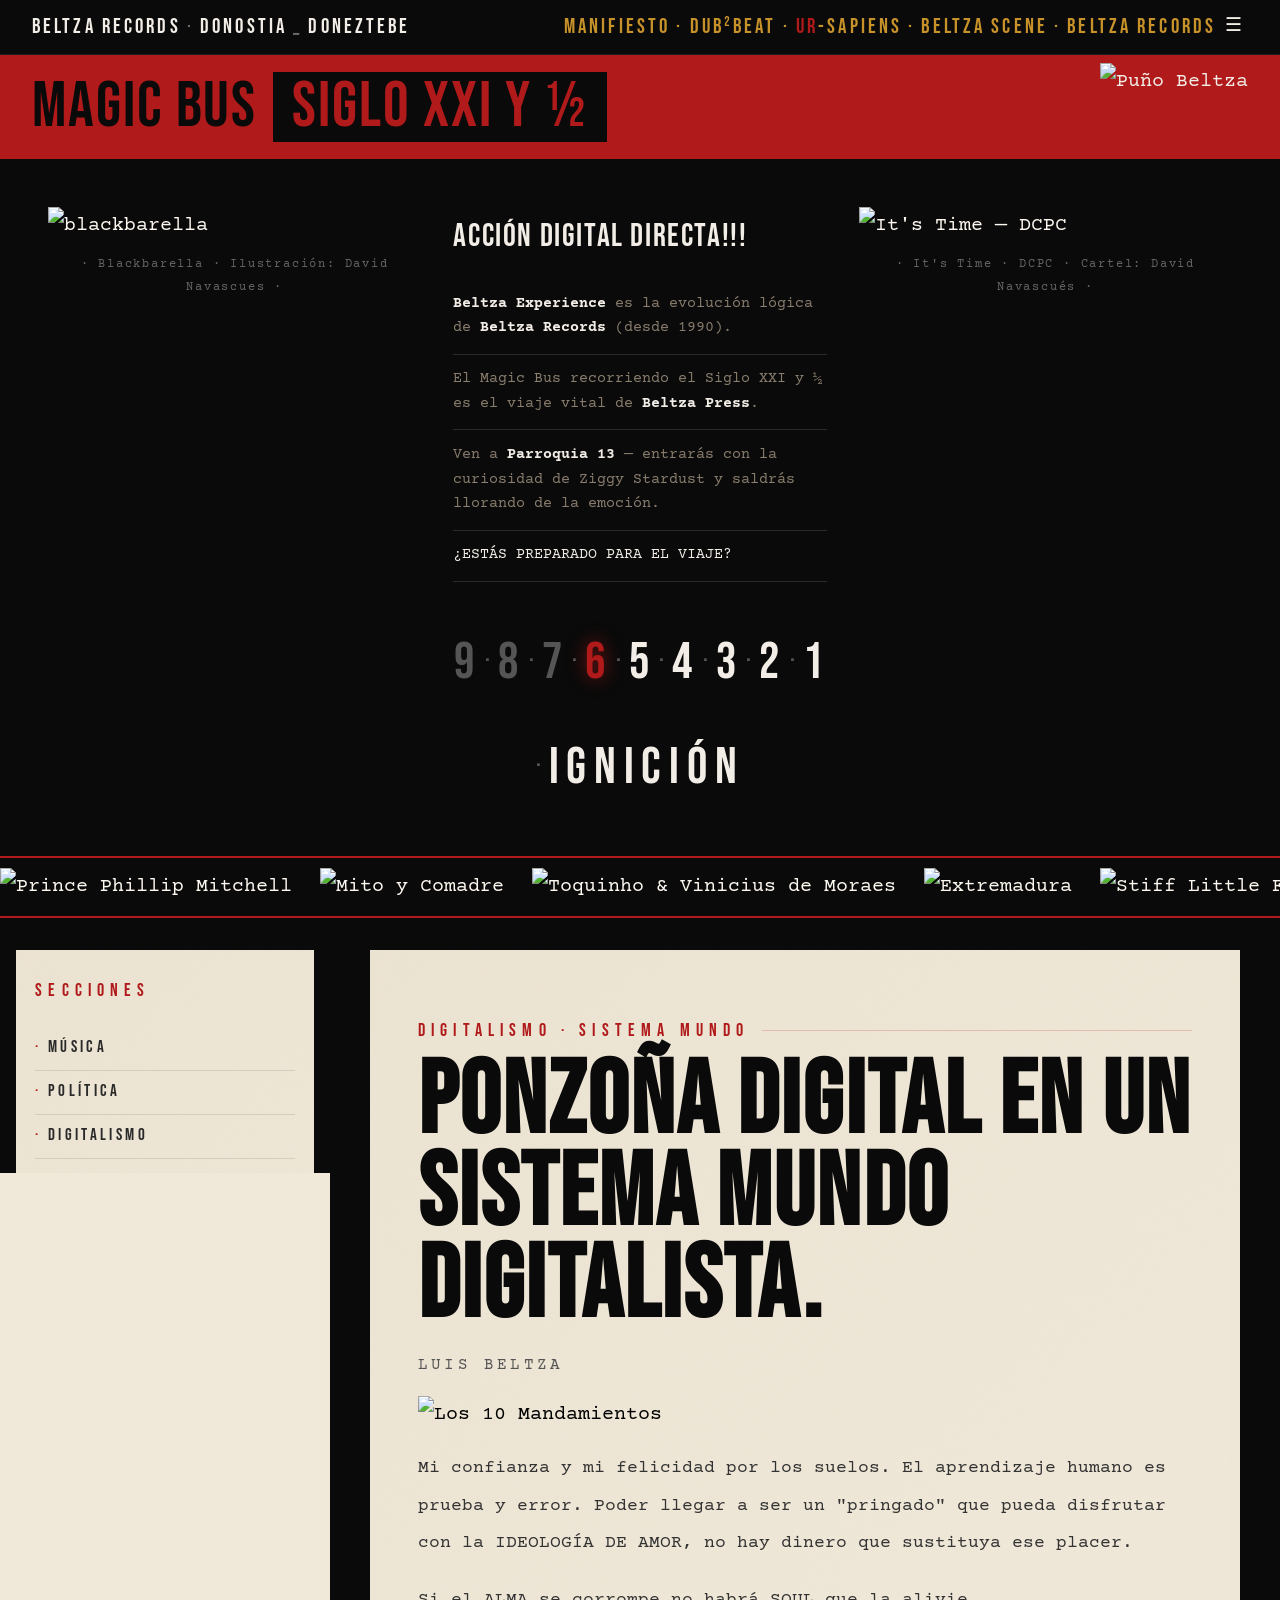
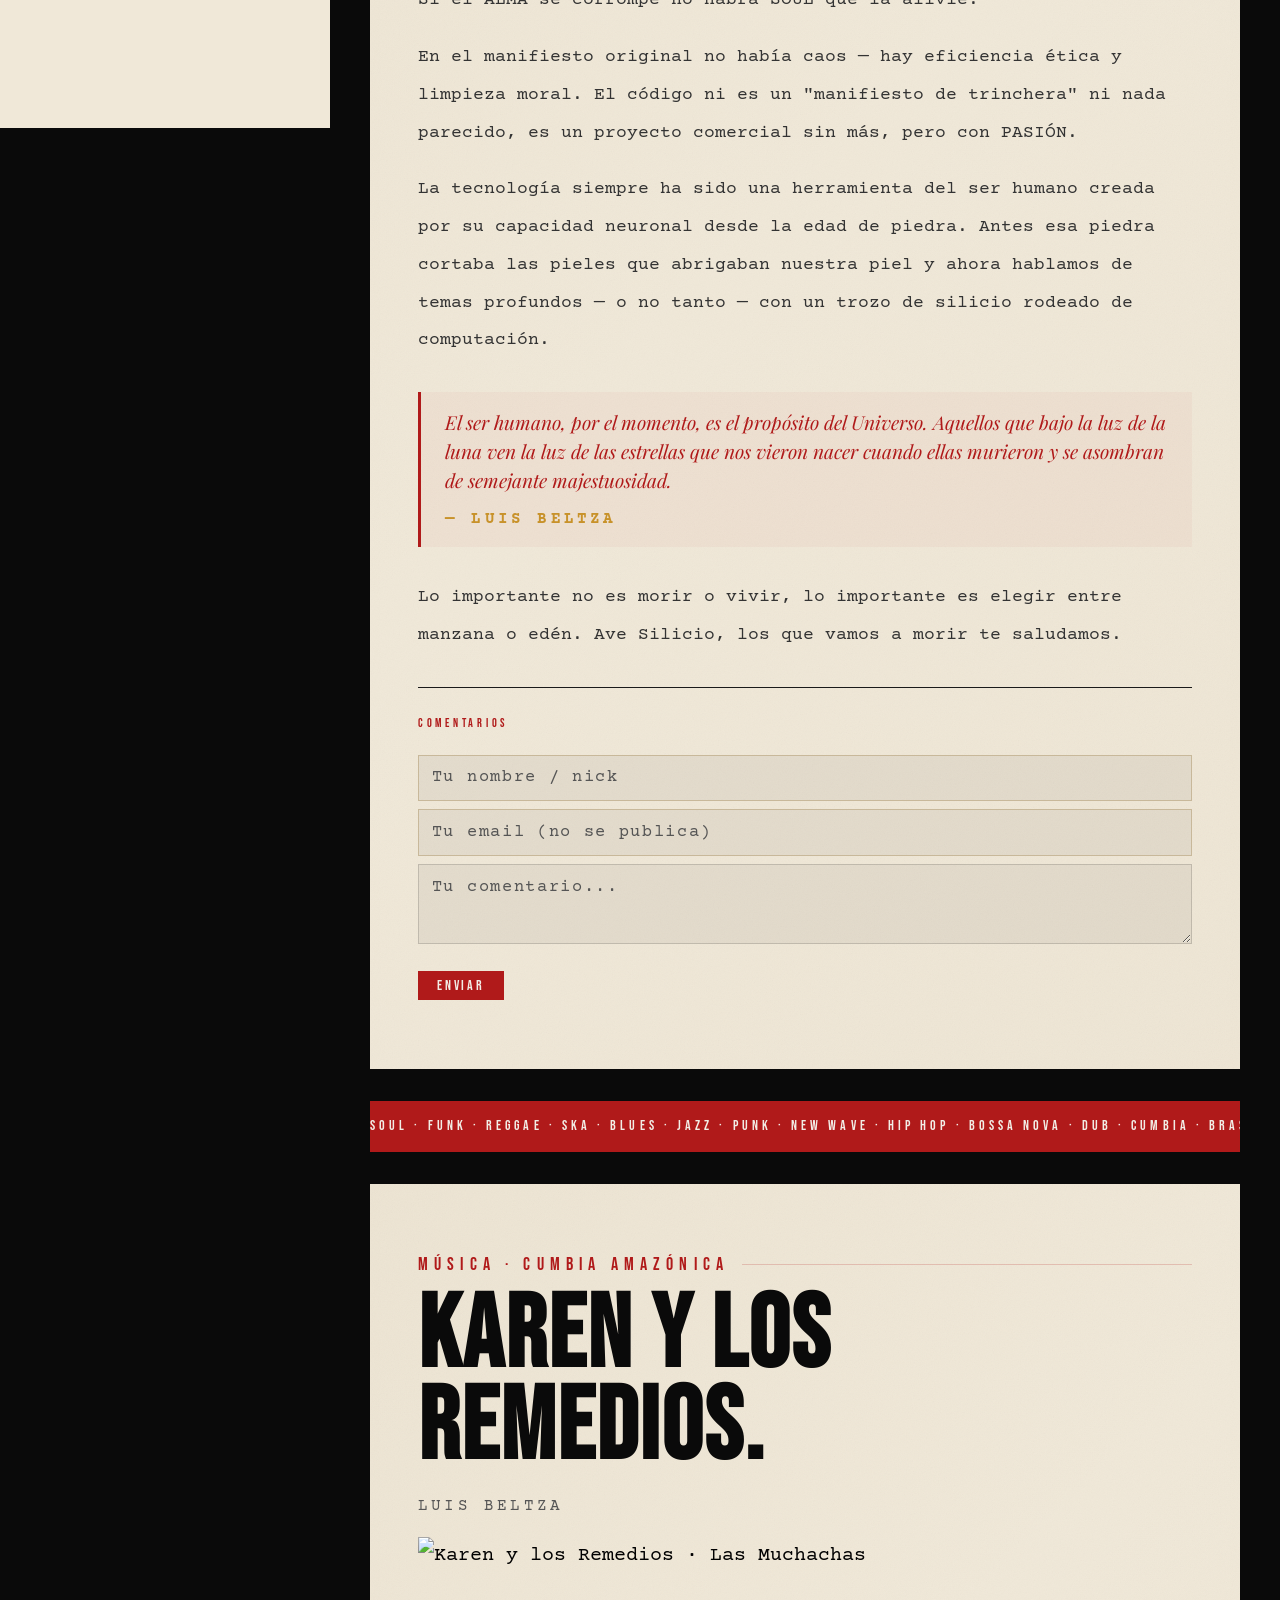
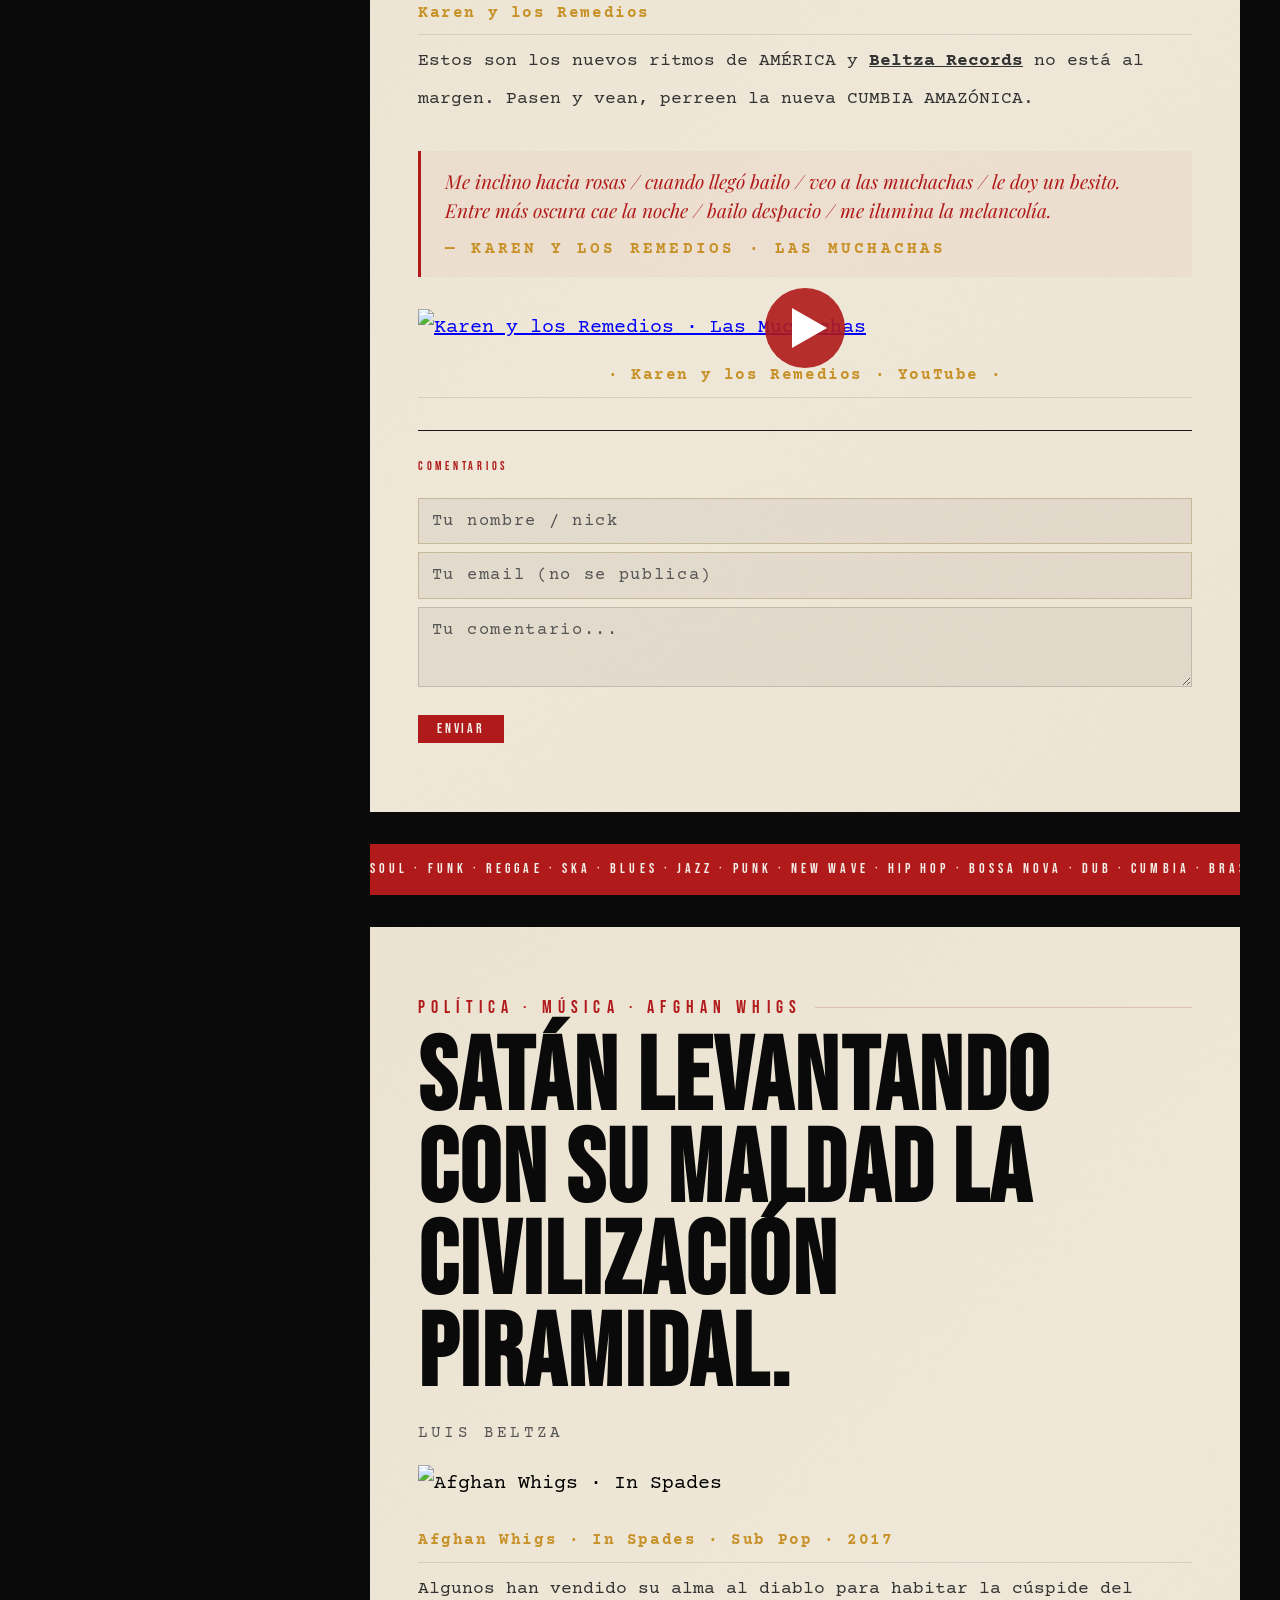
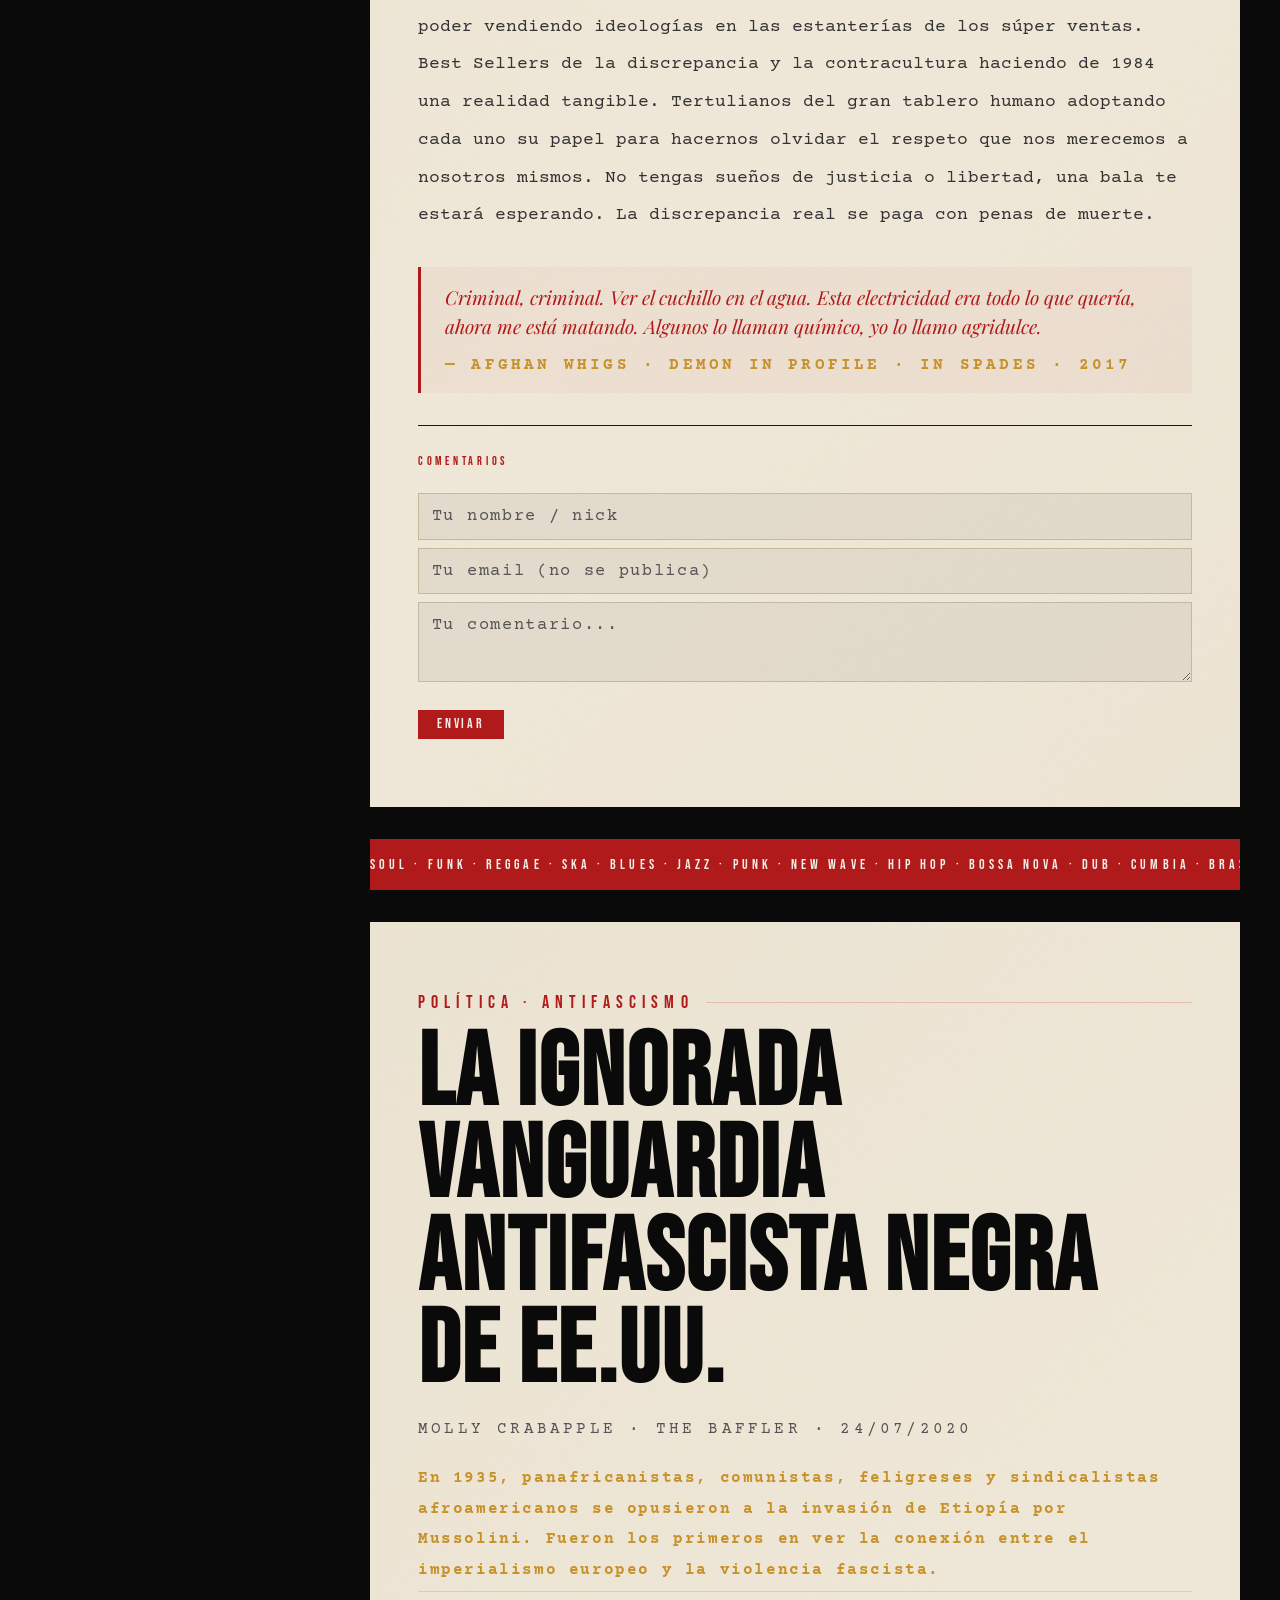
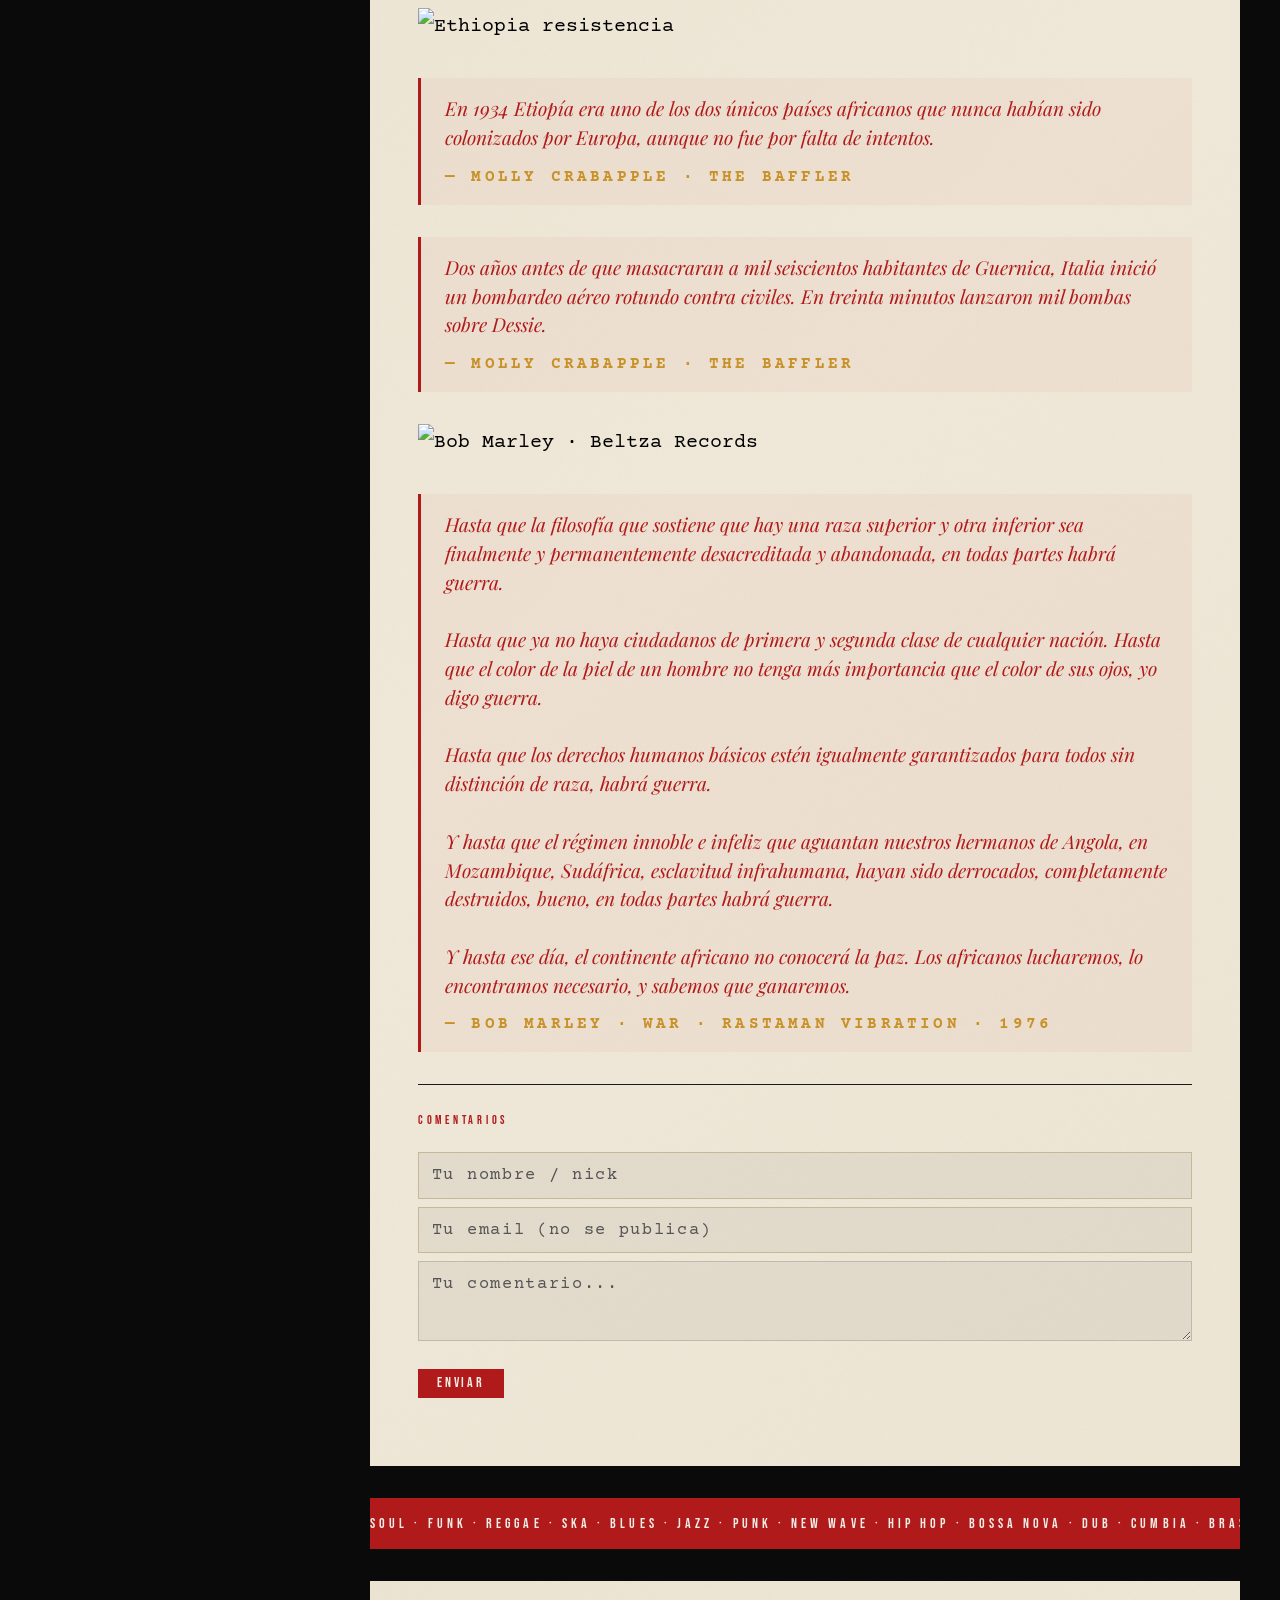
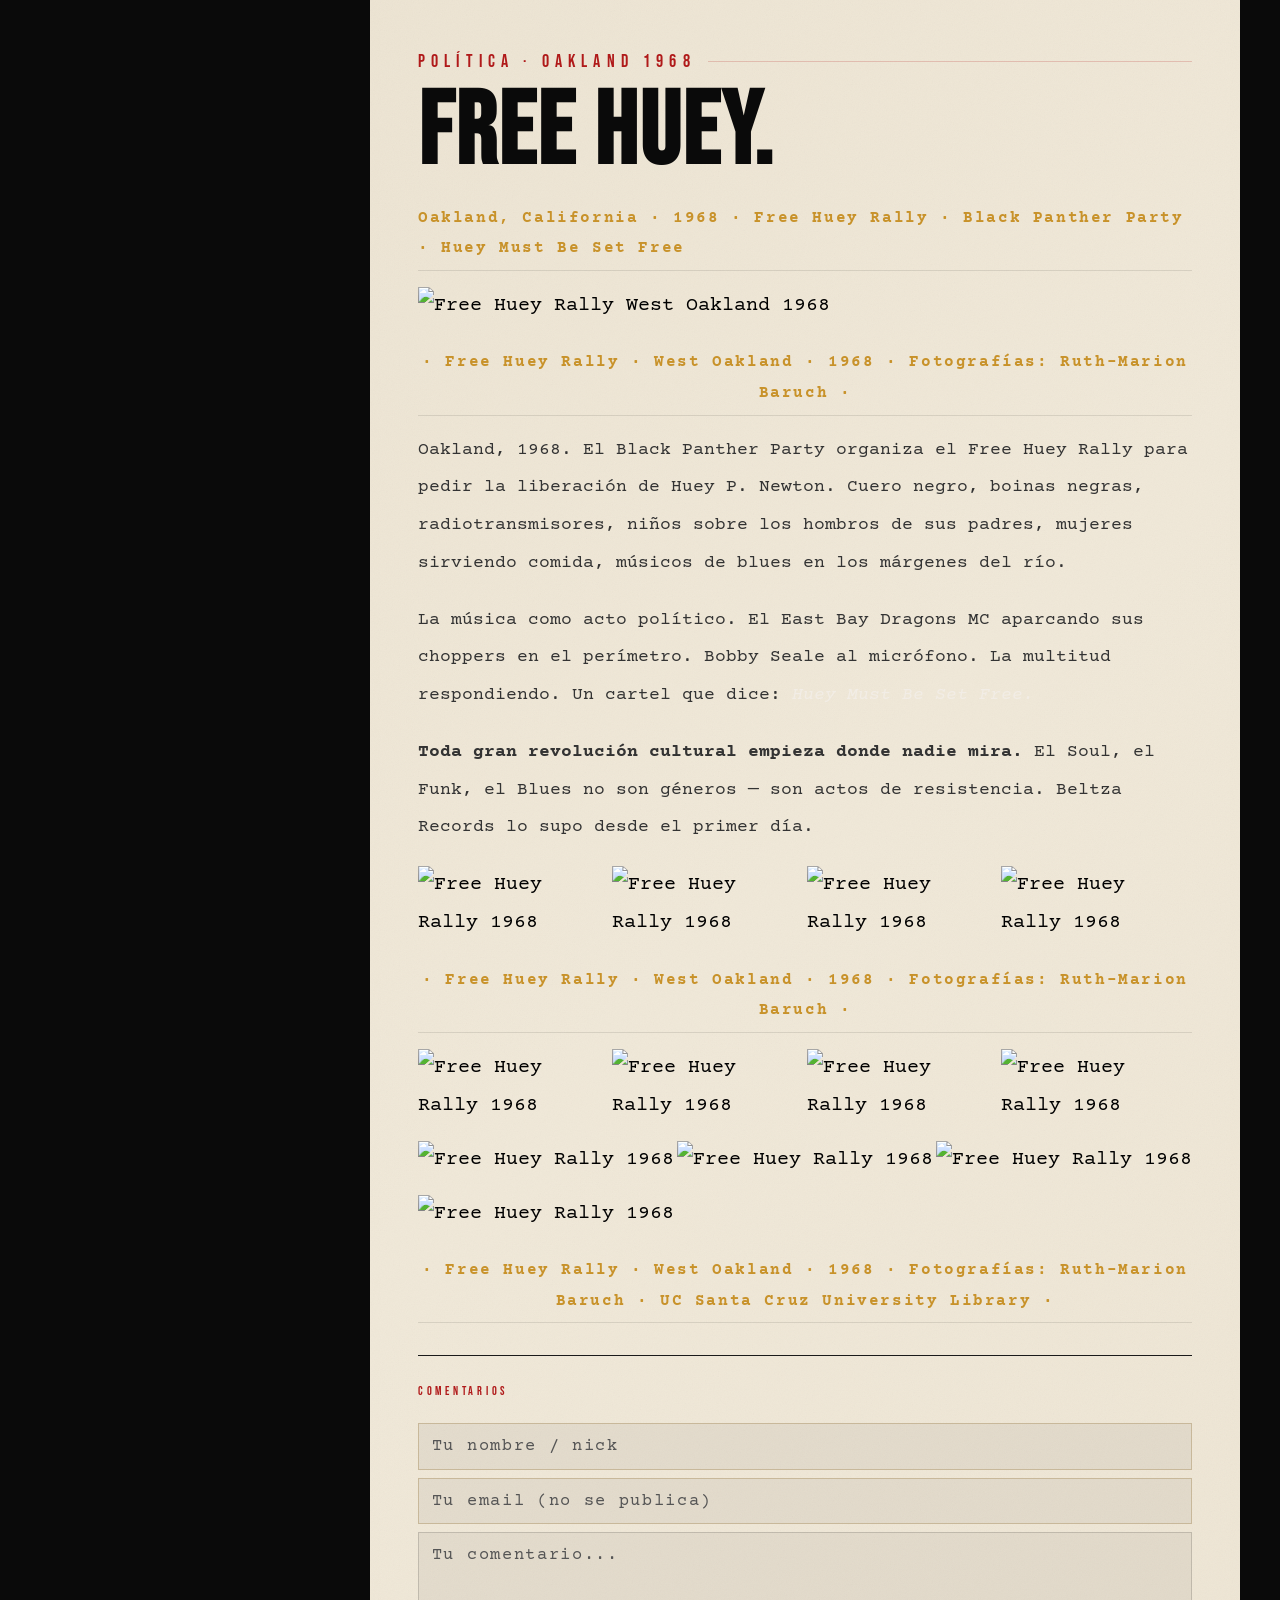
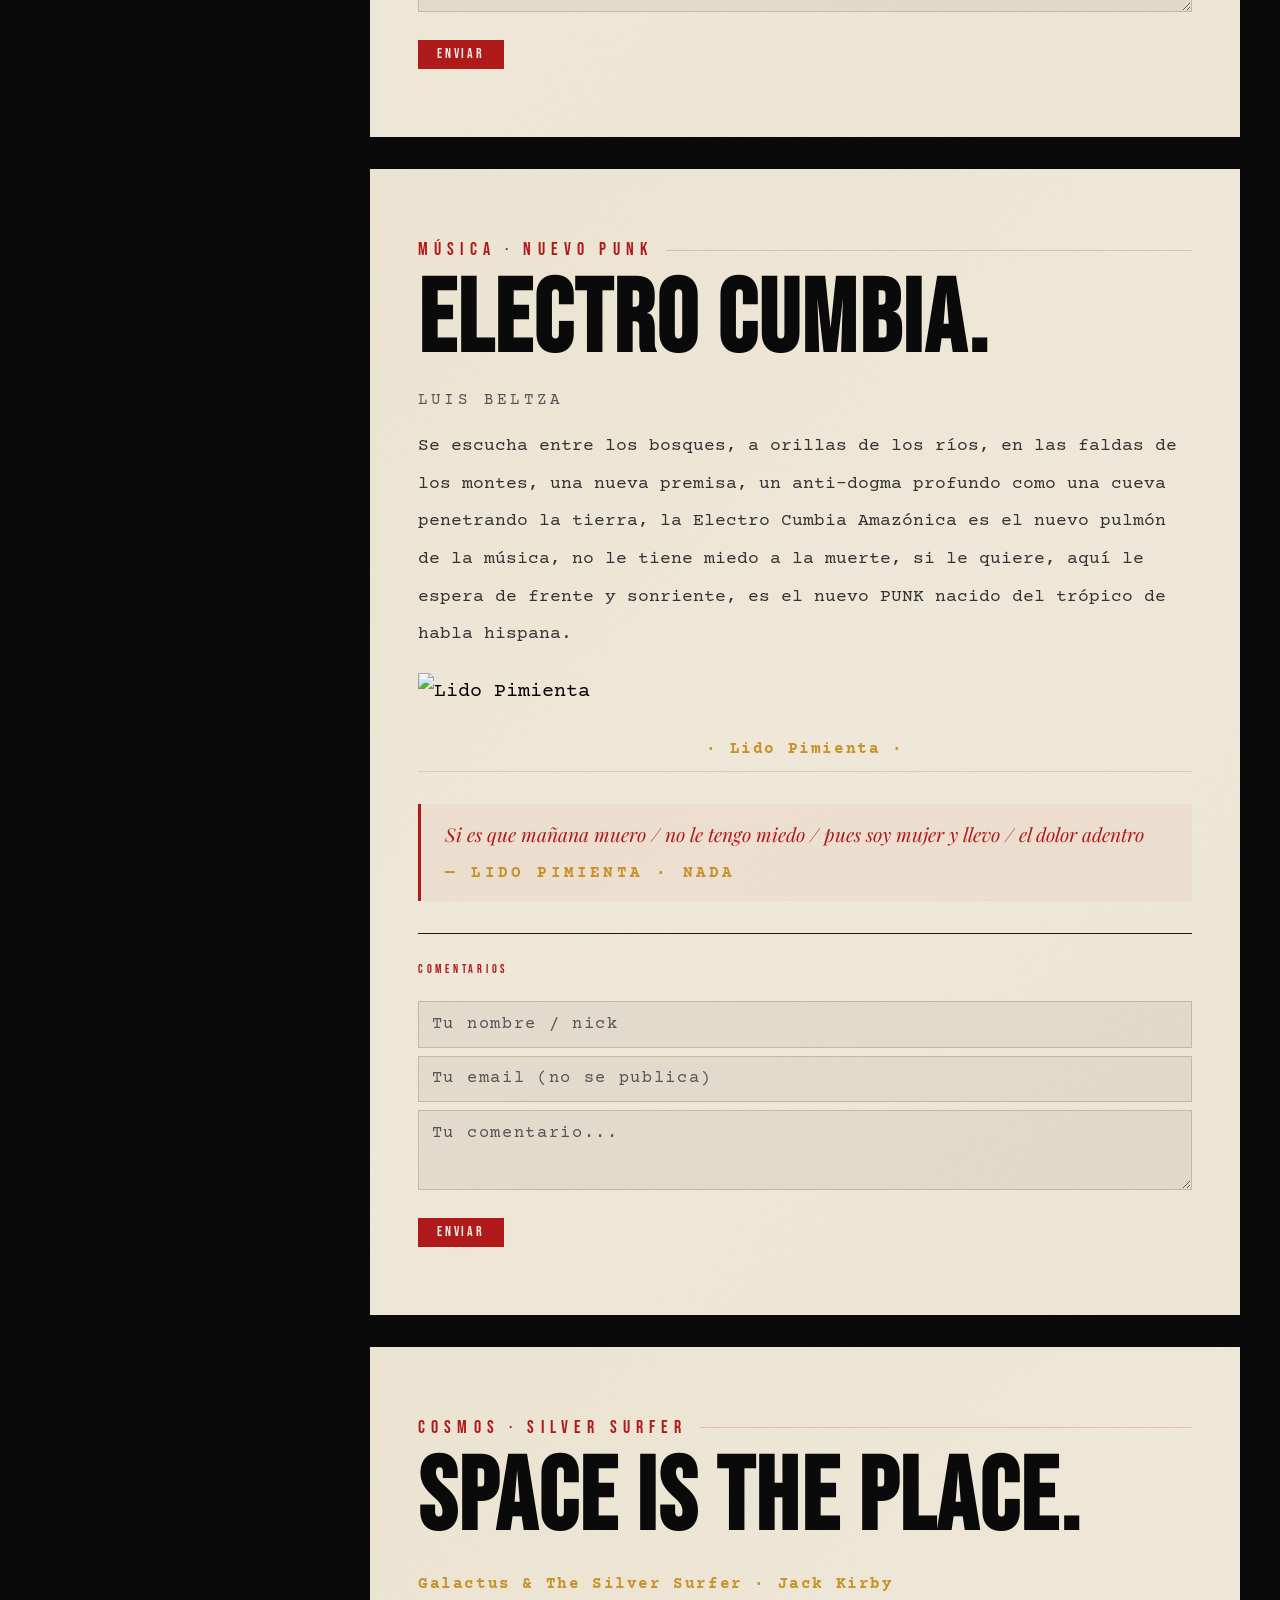
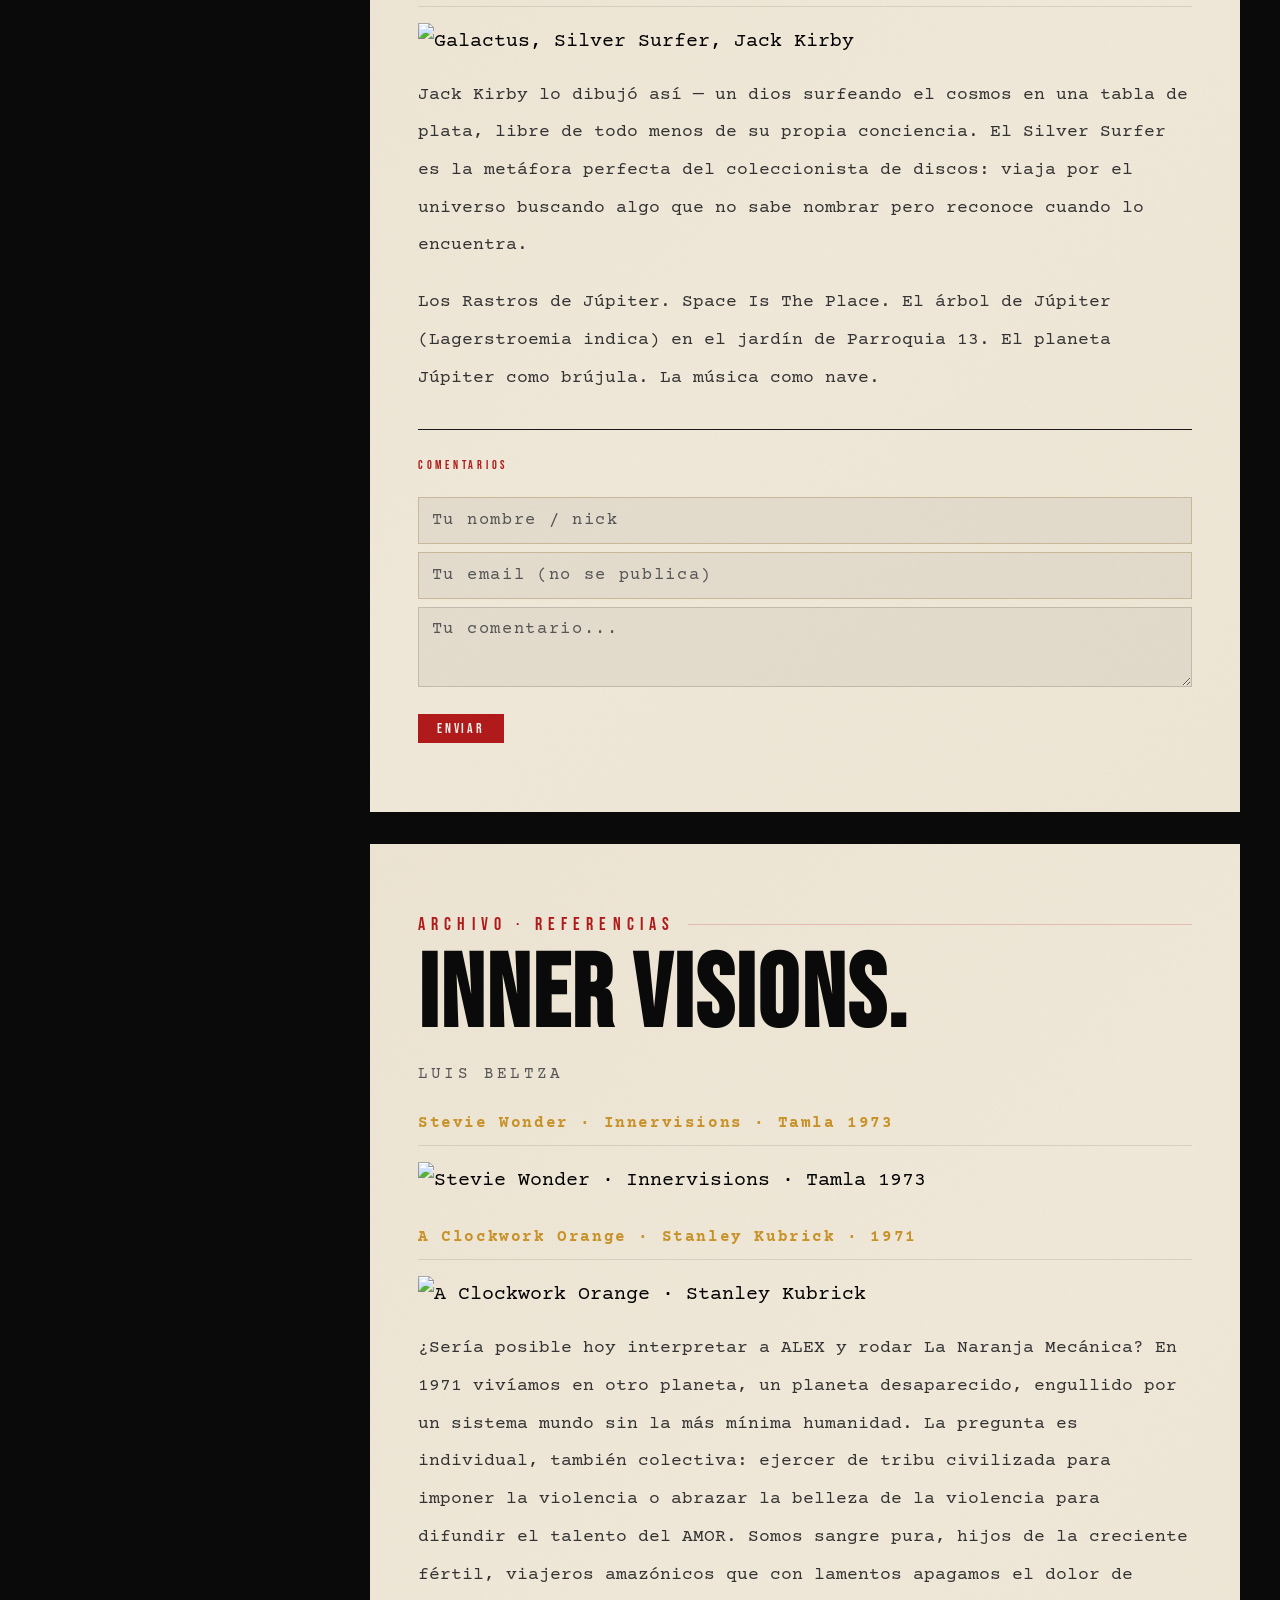
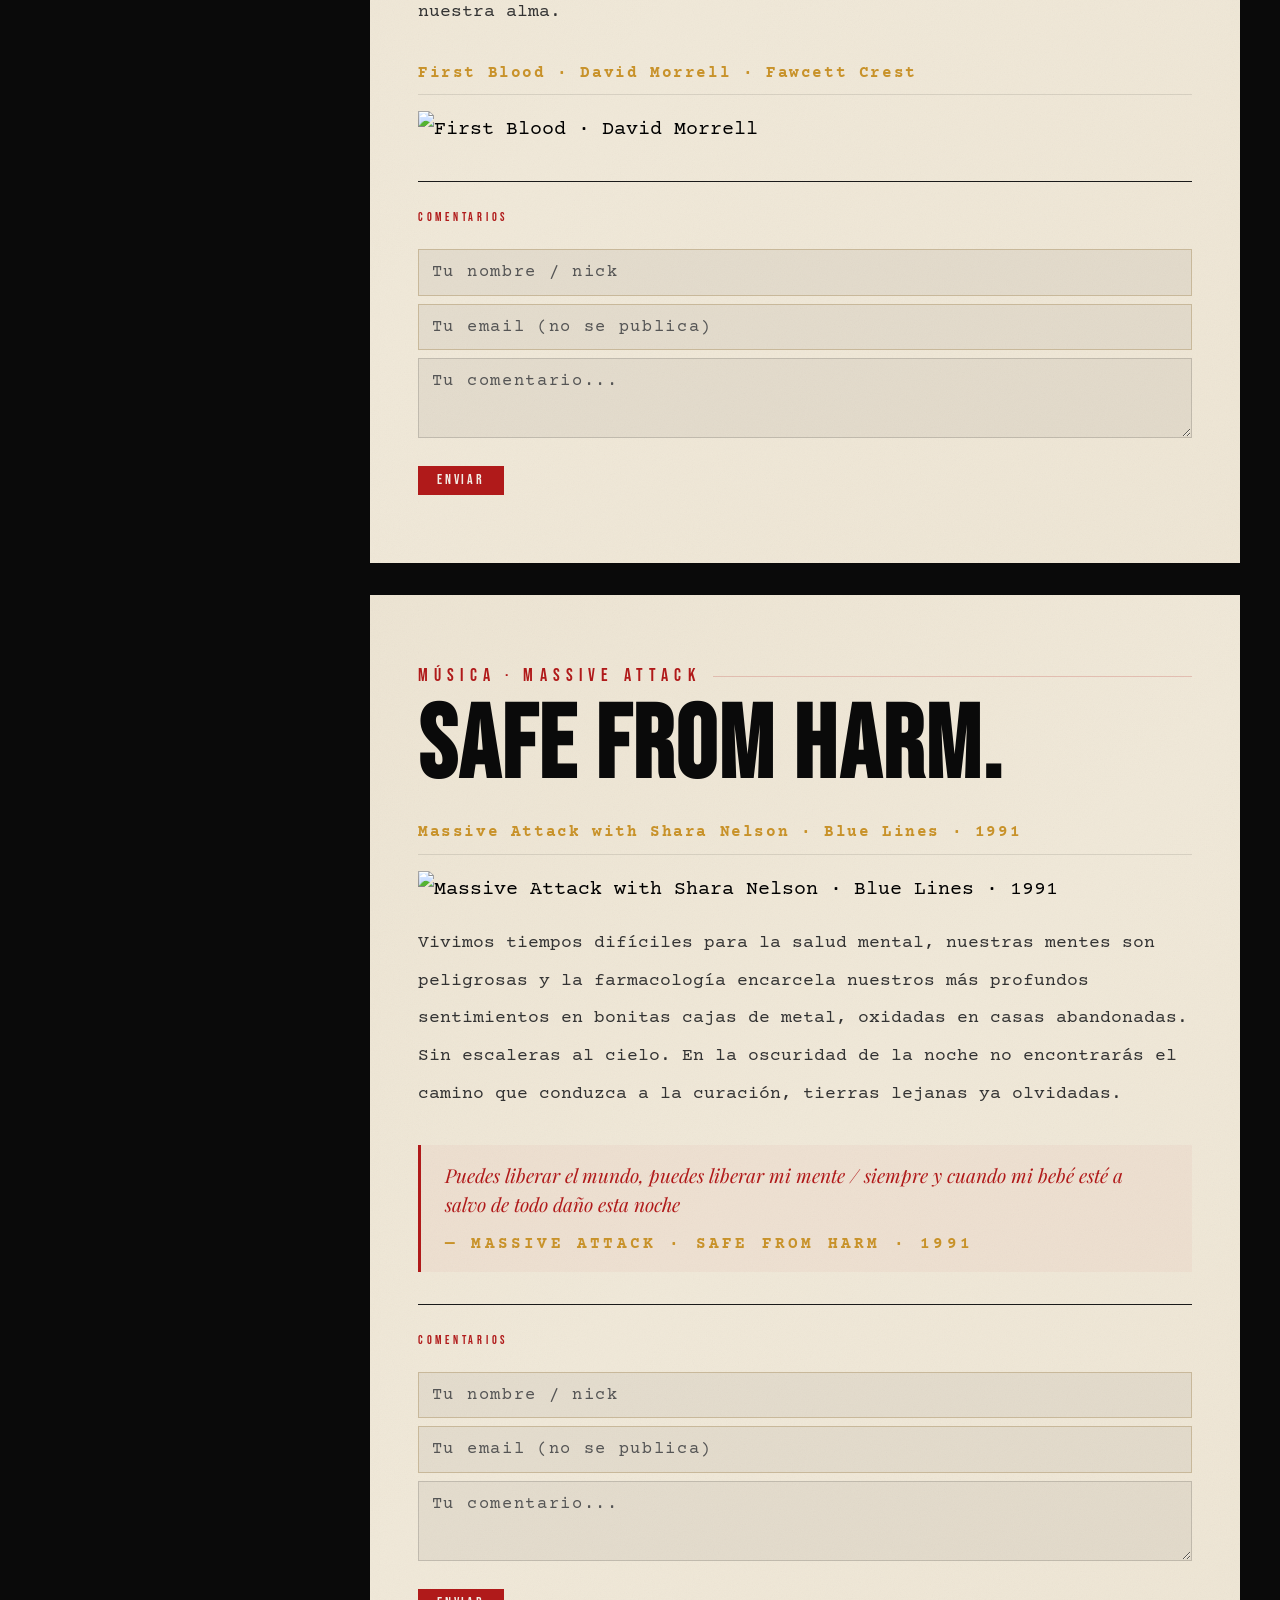
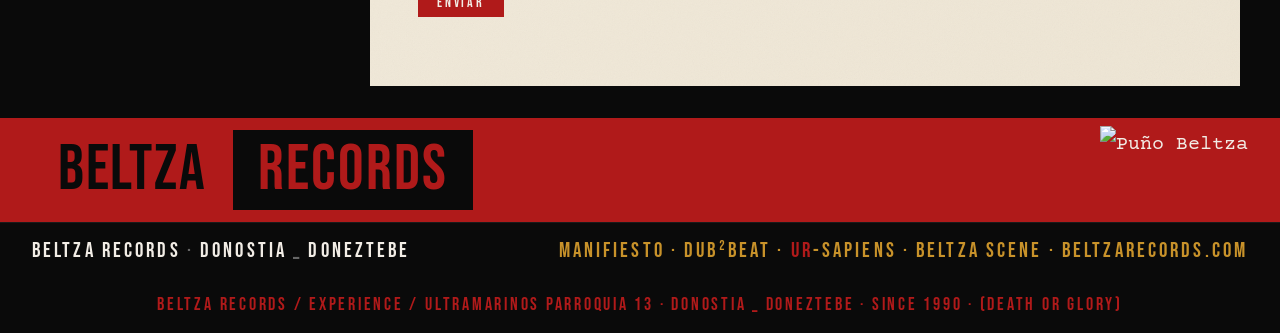
==== commit d9a32543: "Add files via upload" ====
--- a/index.html
+++ b/index.html
@@ -465,6 +465,10 @@
         </td>
         <td style="font-family:'Bebas Neue',Impact,'Arial Narrow',sans-serif; font-size:clamp(0.95rem,2vw,1.3rem); letter-spacing:0.15em; color:var(--amber); text-align:right; white-space:nowrap;">
           <a href="https://beltzaexperience.github.io/Manifiesto-Beltza/" target="_blank" style="color:var(--amber);text-decoration:none;">MANIFIESTO</a>
+          ·
+          <a href="http://dubbeat.beltzarecords.com/" target="_blank" style="color:var(--amber);text-decoration:none;">DUB²BEAT</a>
+          ·
+          <a href="https://beltzaexperience.github.io/UR-SAPIENS/" target="_blank" style="color:var(--amber);text-decoration:none;"><span style="color:#b01a1a;">UR</span>-SAPIENS</a>
           ·
           <a href="https://www.beltzarecords.com/beltzascene" target="_blank" style="color:var(--amber);text-decoration:none;">BELTZA SCENE</a>
           ·
@@ -959,6 +963,8 @@
       </td>
       <td style="font-family:'Bebas Neue',Impact,'Arial Narrow',sans-serif; font-size:clamp(0.95rem,2vw,1.3rem); letter-spacing:0.15em; color:var(--amber); text-align:right; white-space:nowrap;">
         <a href="https://beltzaexperience.github.io/Manifiesto-Beltza/" target="_blank" style="color:var(--amber);text-decoration:none;">MANIFIESTO</a> ·
+        <a href="http://dubbeat.beltzarecords.com/" target="_blank" style="color:var(--amber);text-decoration:none;">DUB²BEAT</a> ·
+        <a href="https://beltzaexperience.github.io/UR-SAPIENS/" target="_blank" style="color:var(--amber);text-decoration:none;"><span style="color:#b01a1a;">UR</span>-SAPIENS</a> ·
         <a href="https://www.beltzarecords.com/beltzascene" target="_blank" style="color:var(--amber);text-decoration:none;">BELTZA SCENE</a> ·
         <a href="https://www.beltzarecords.com" target="_blank" style="color:var(--amber);text-decoration:none;">beltzarecords.com</a>
       </td>
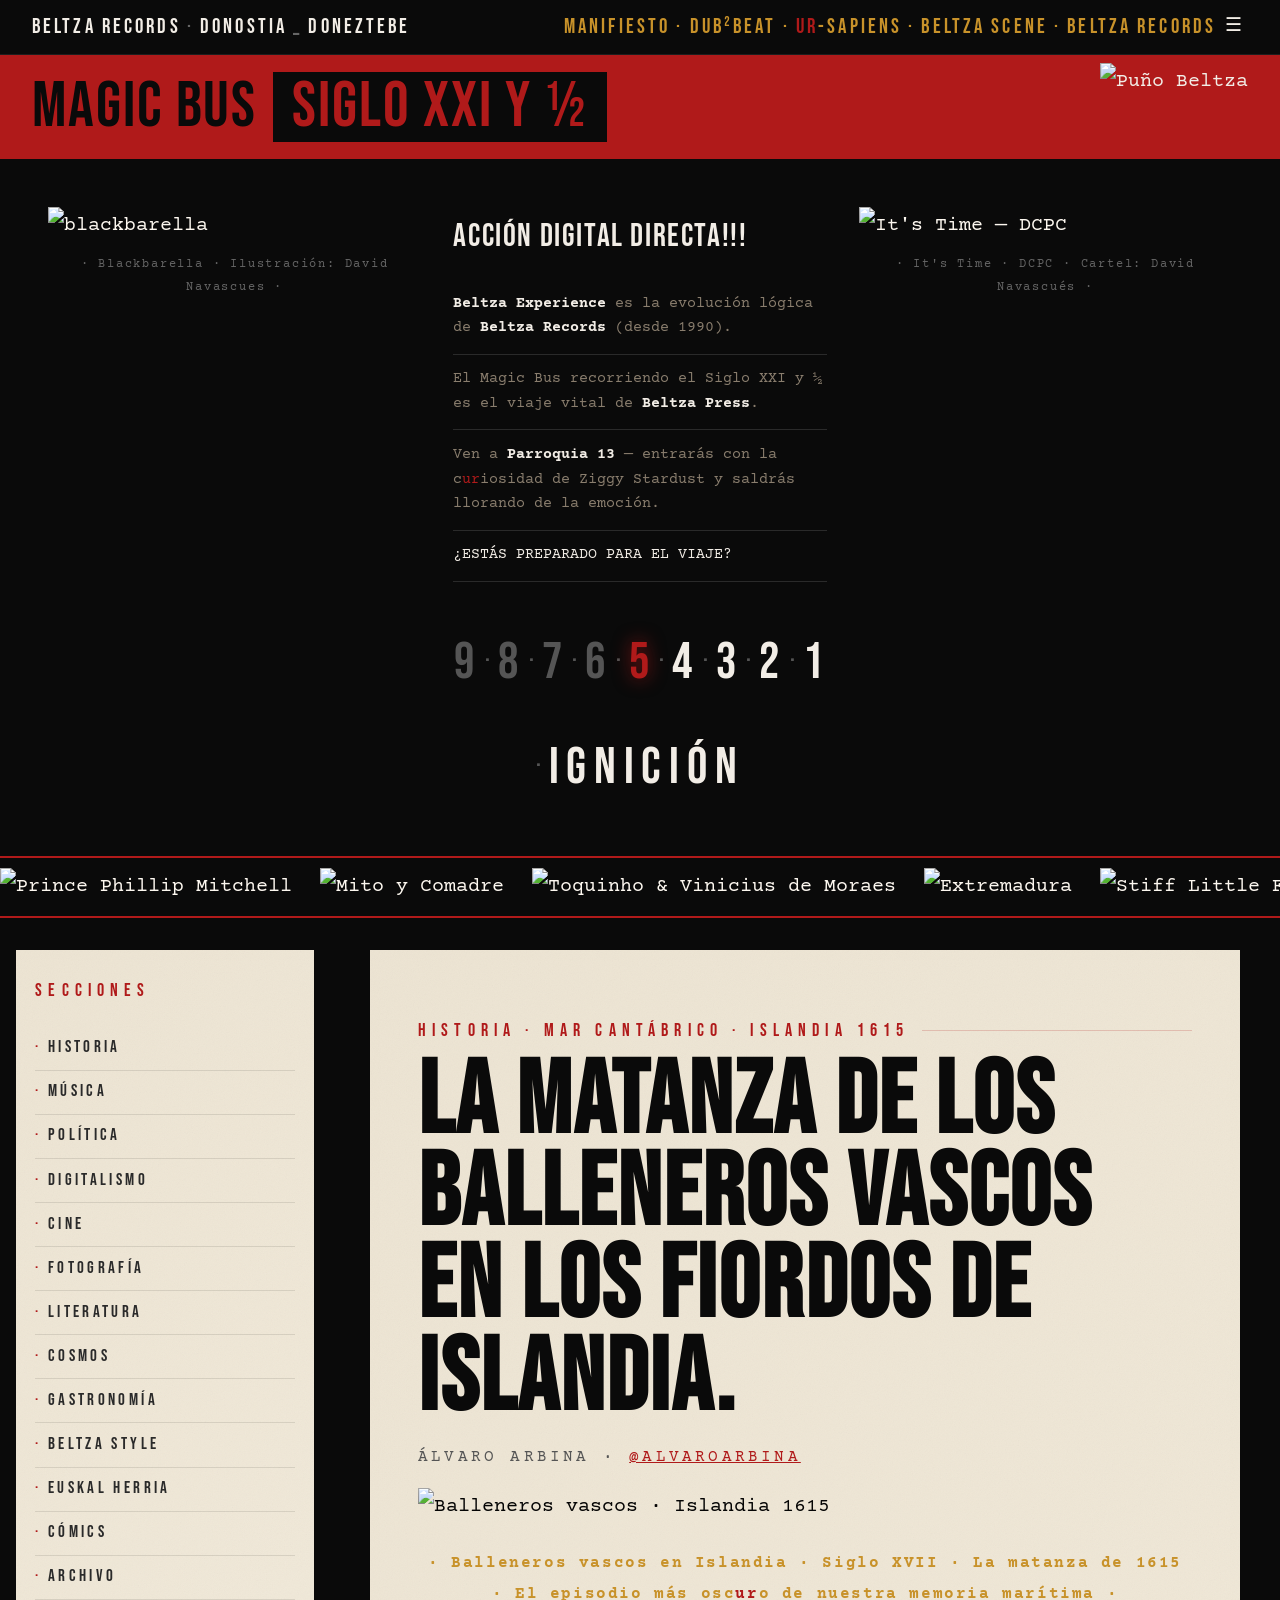
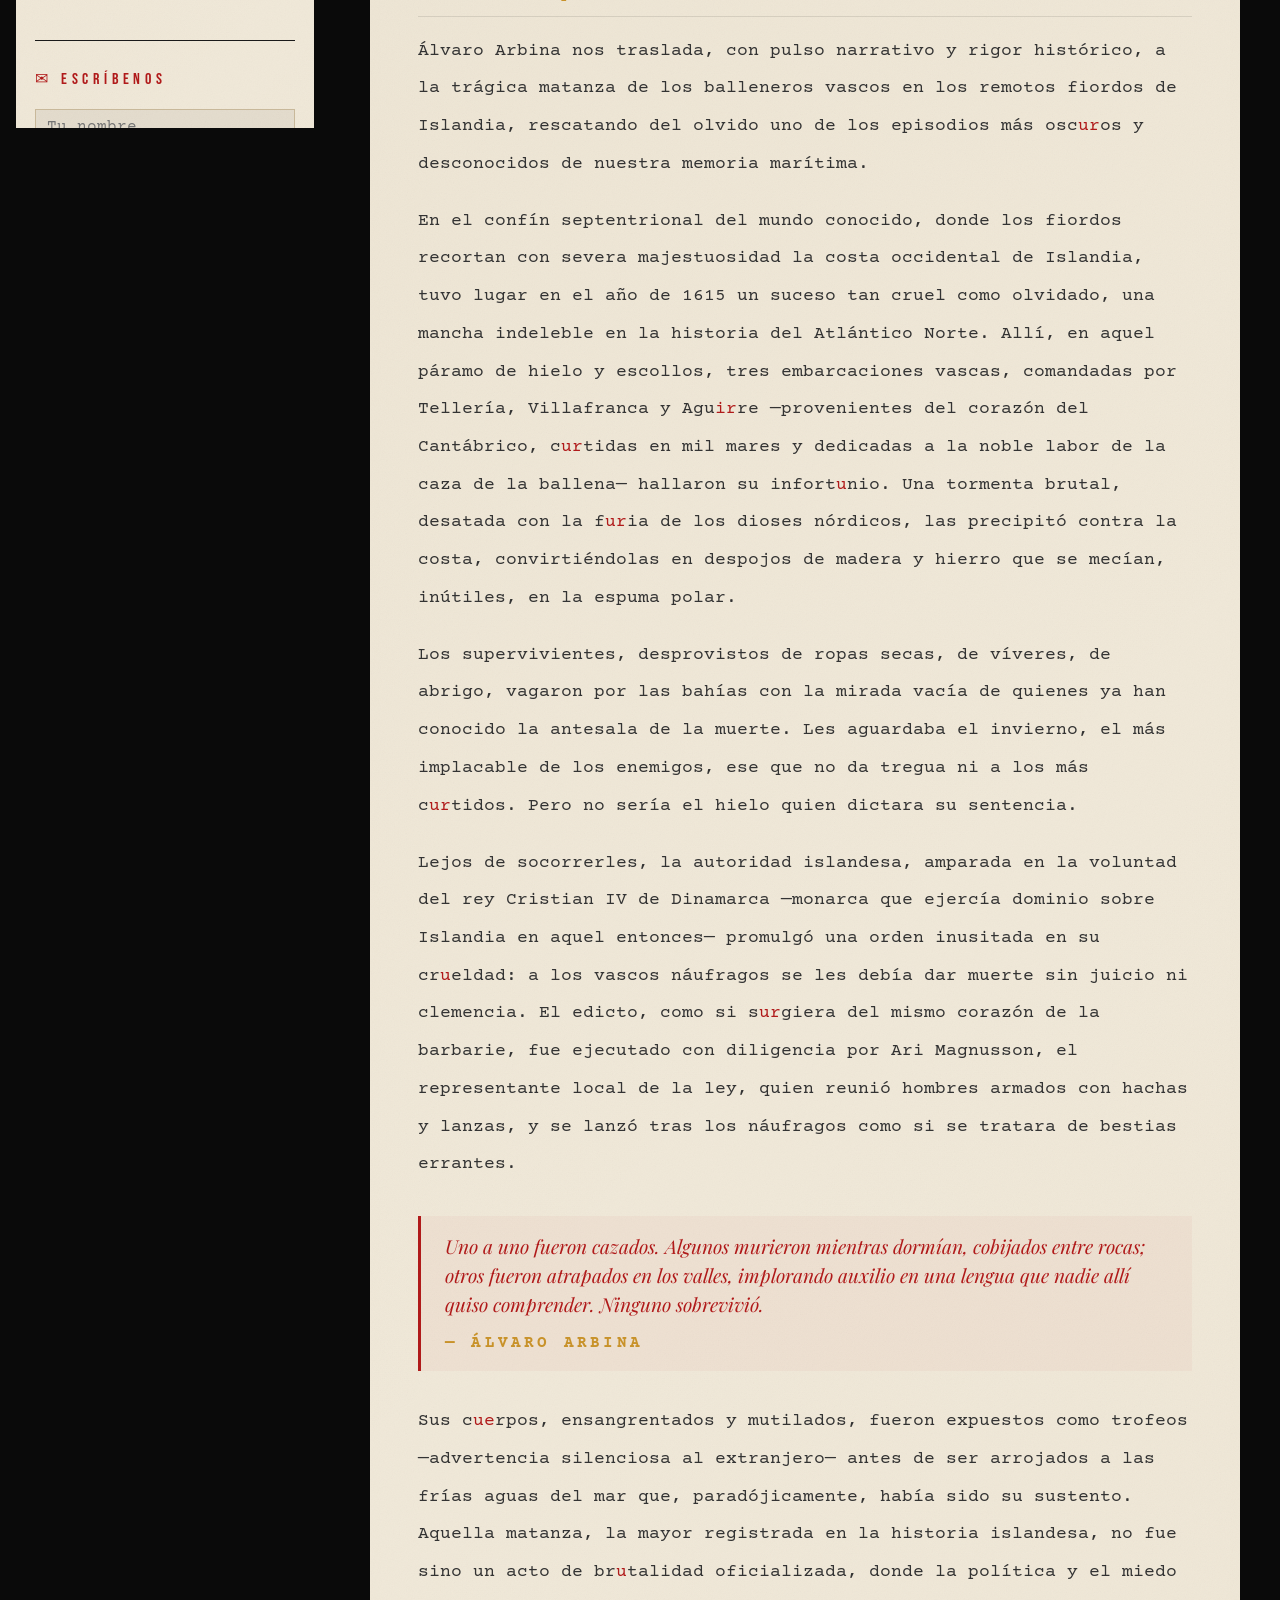
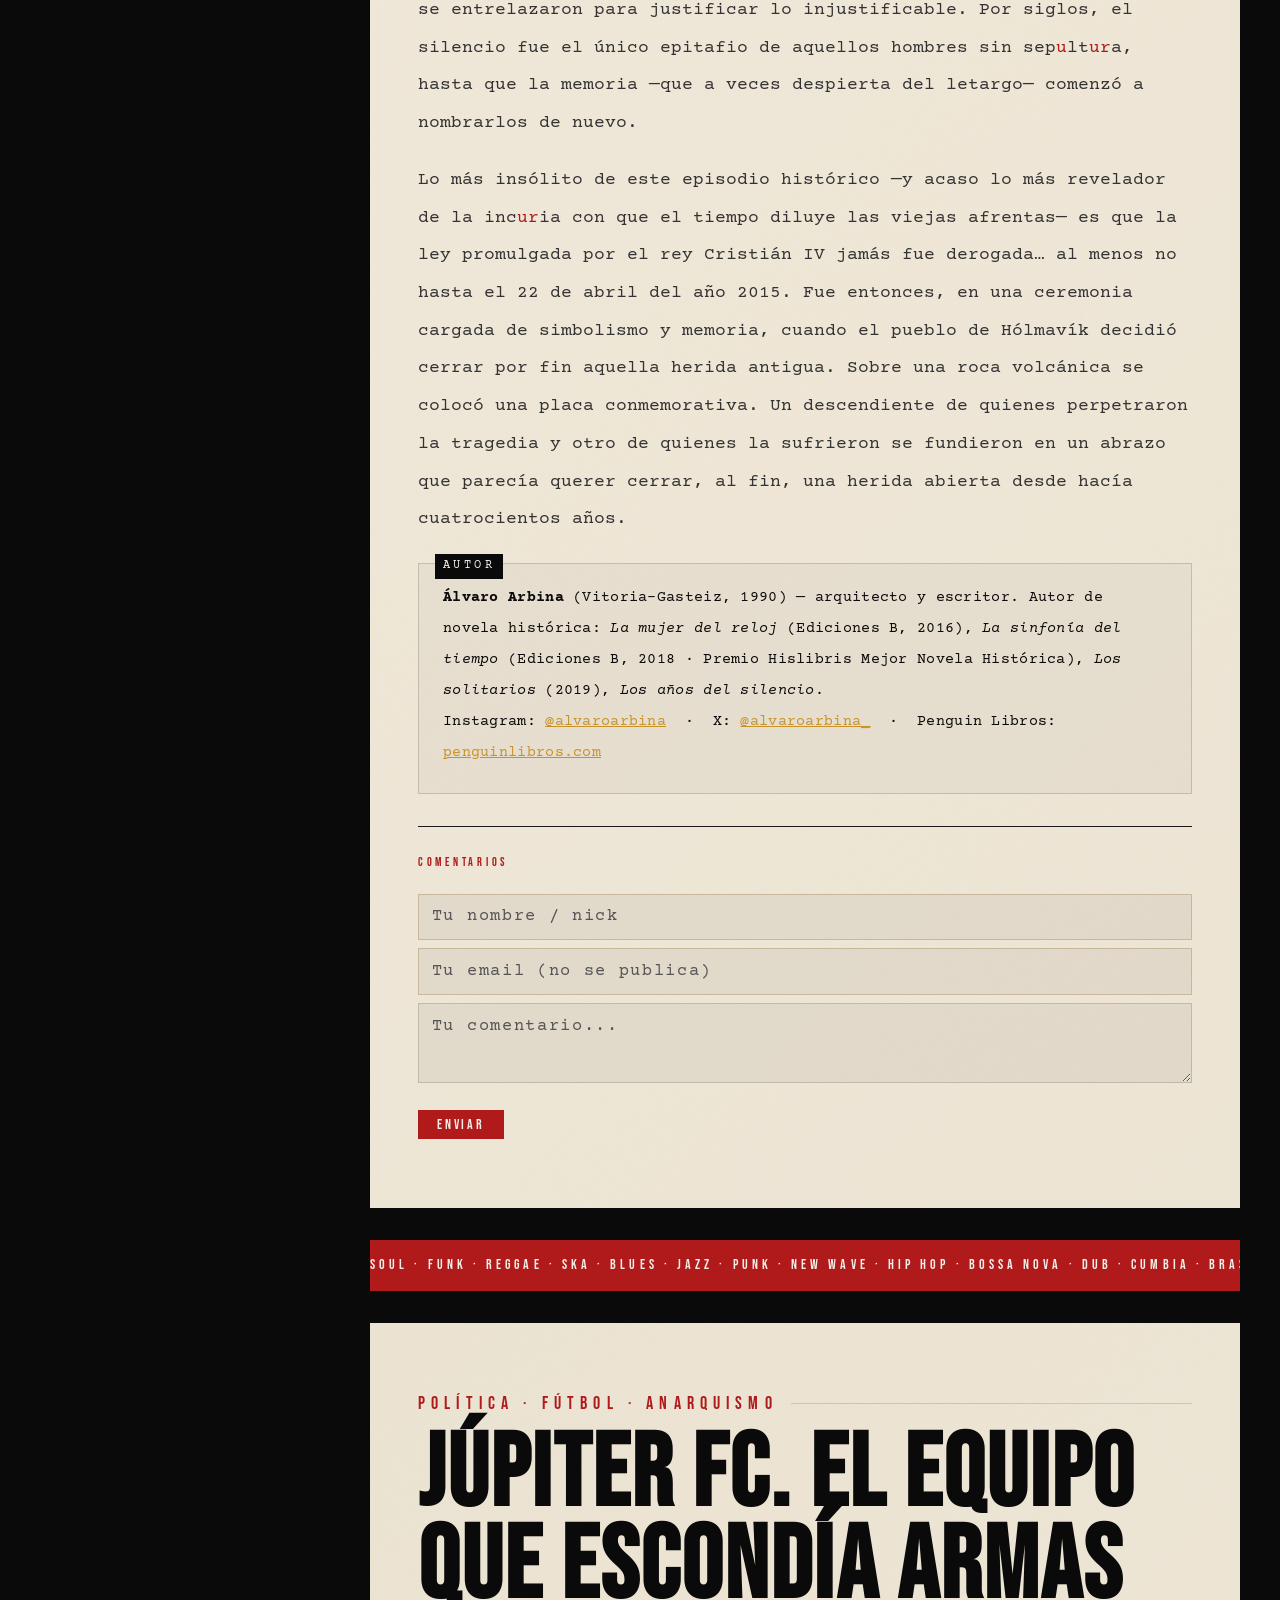
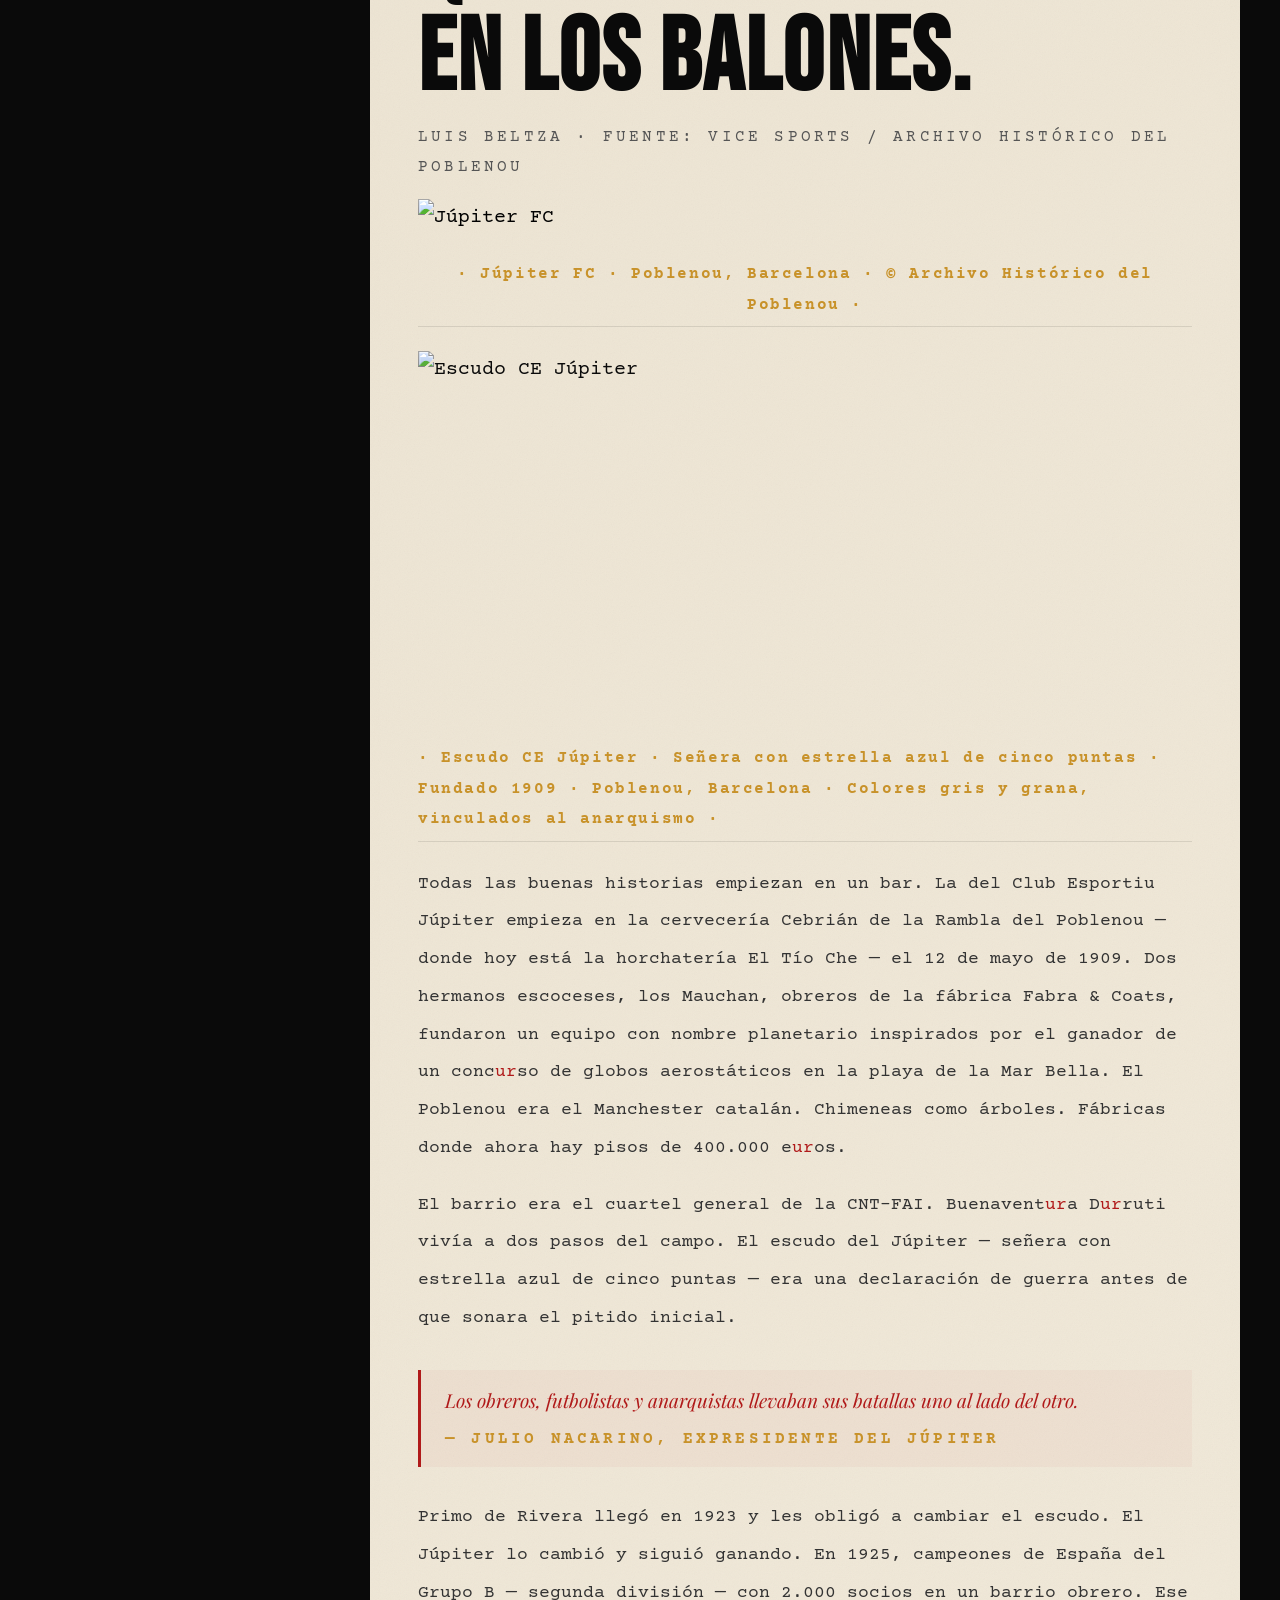
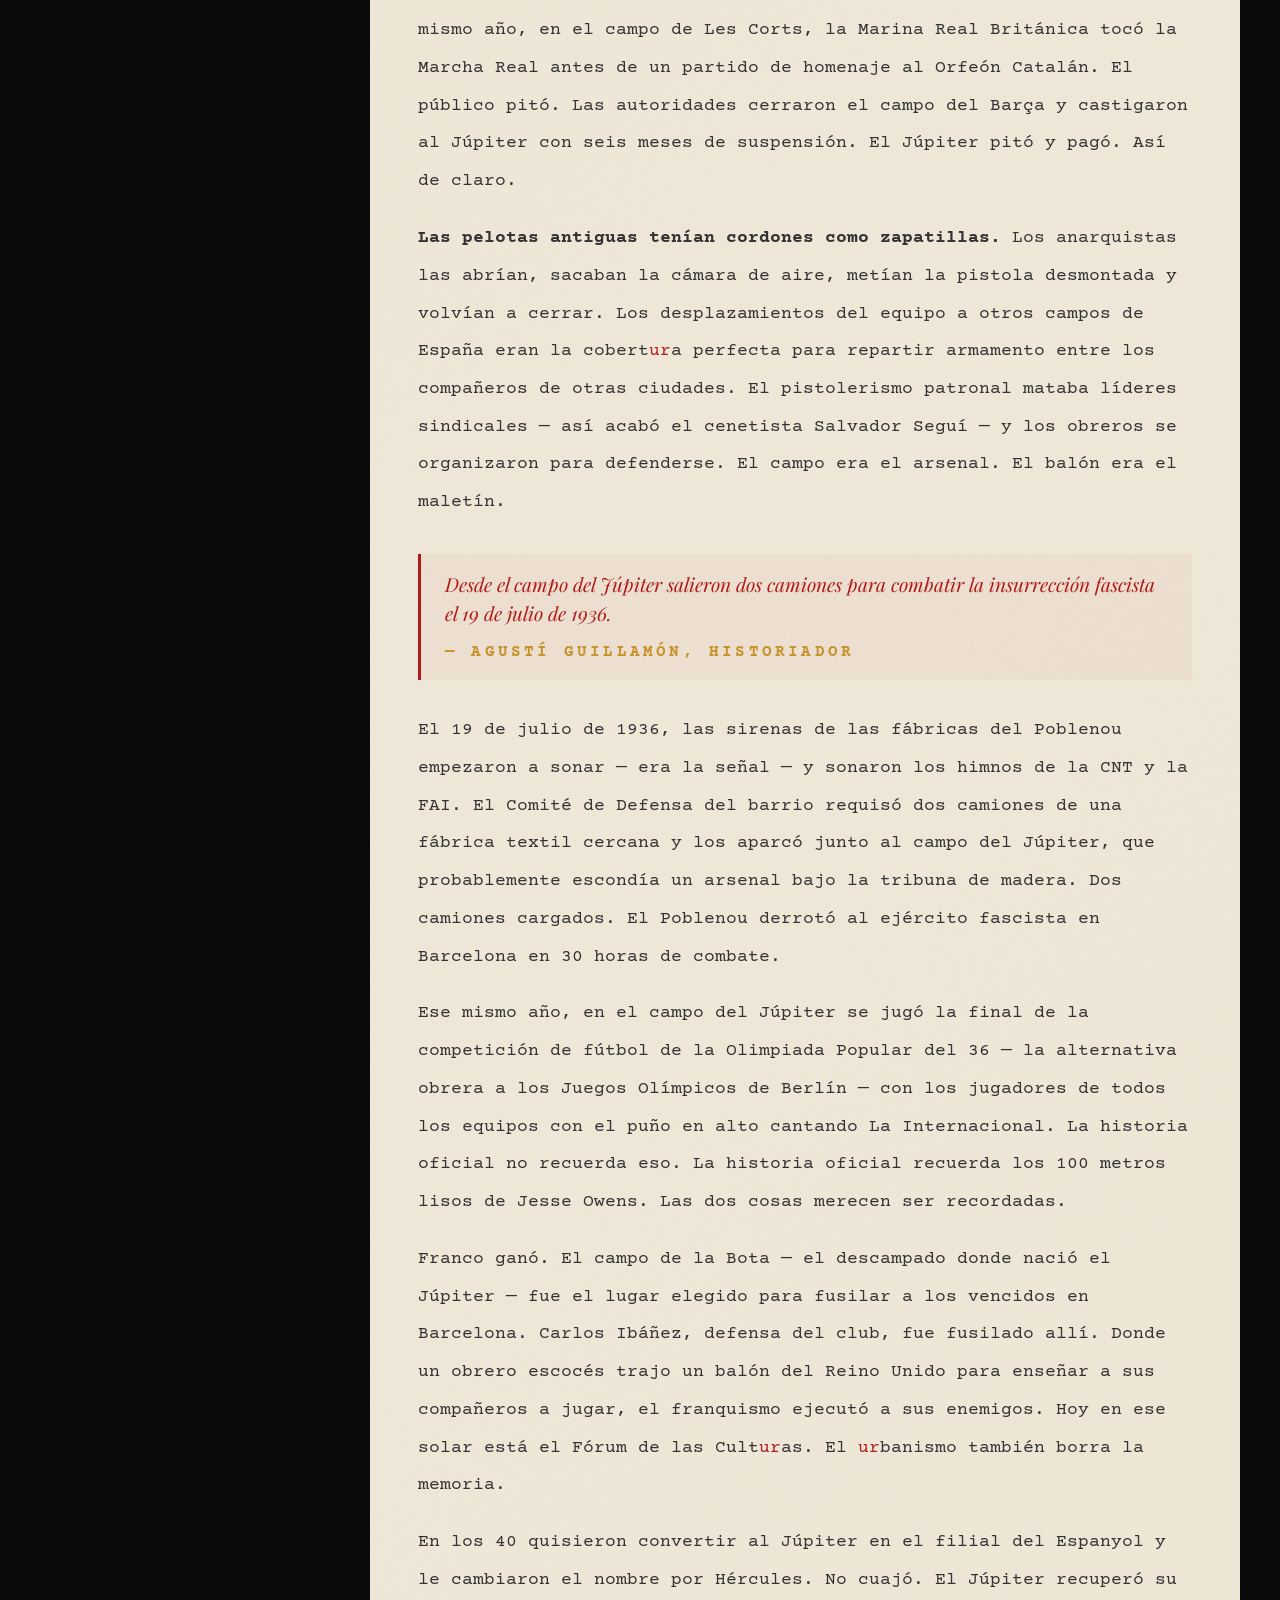
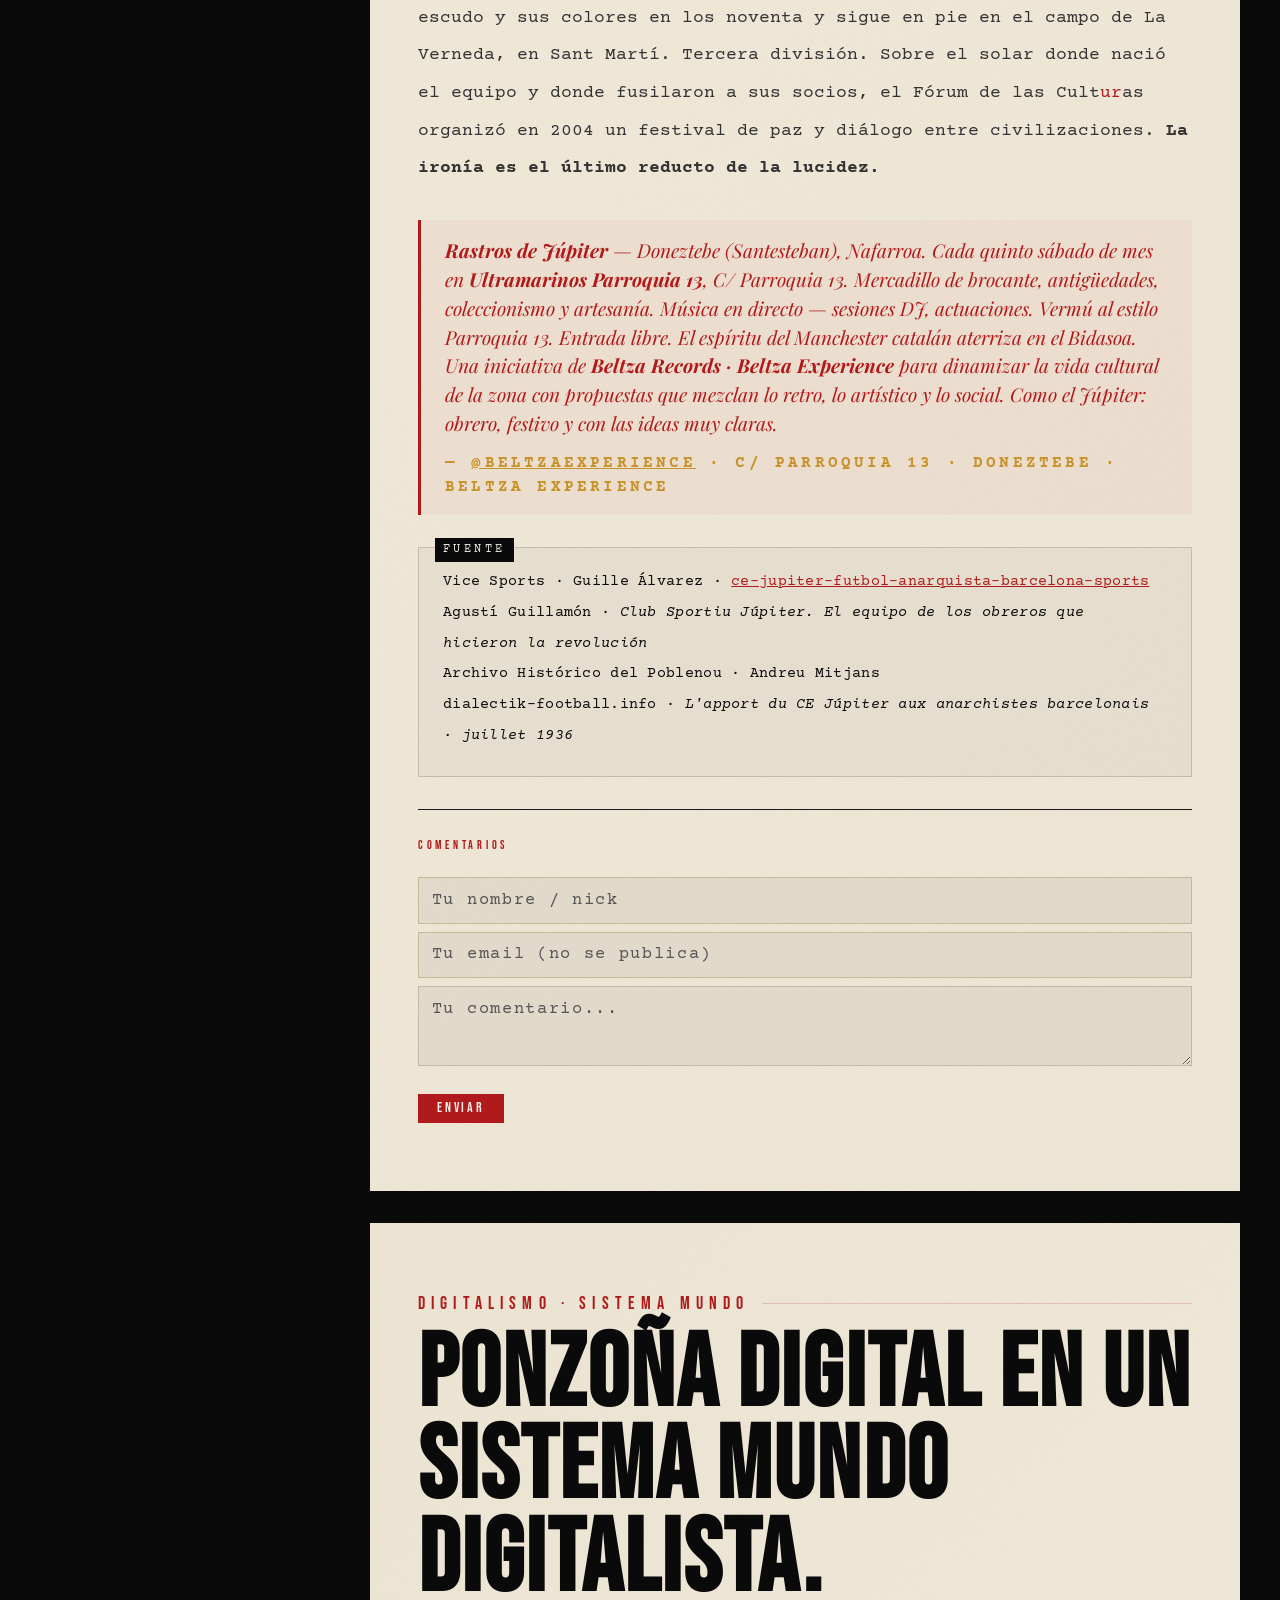
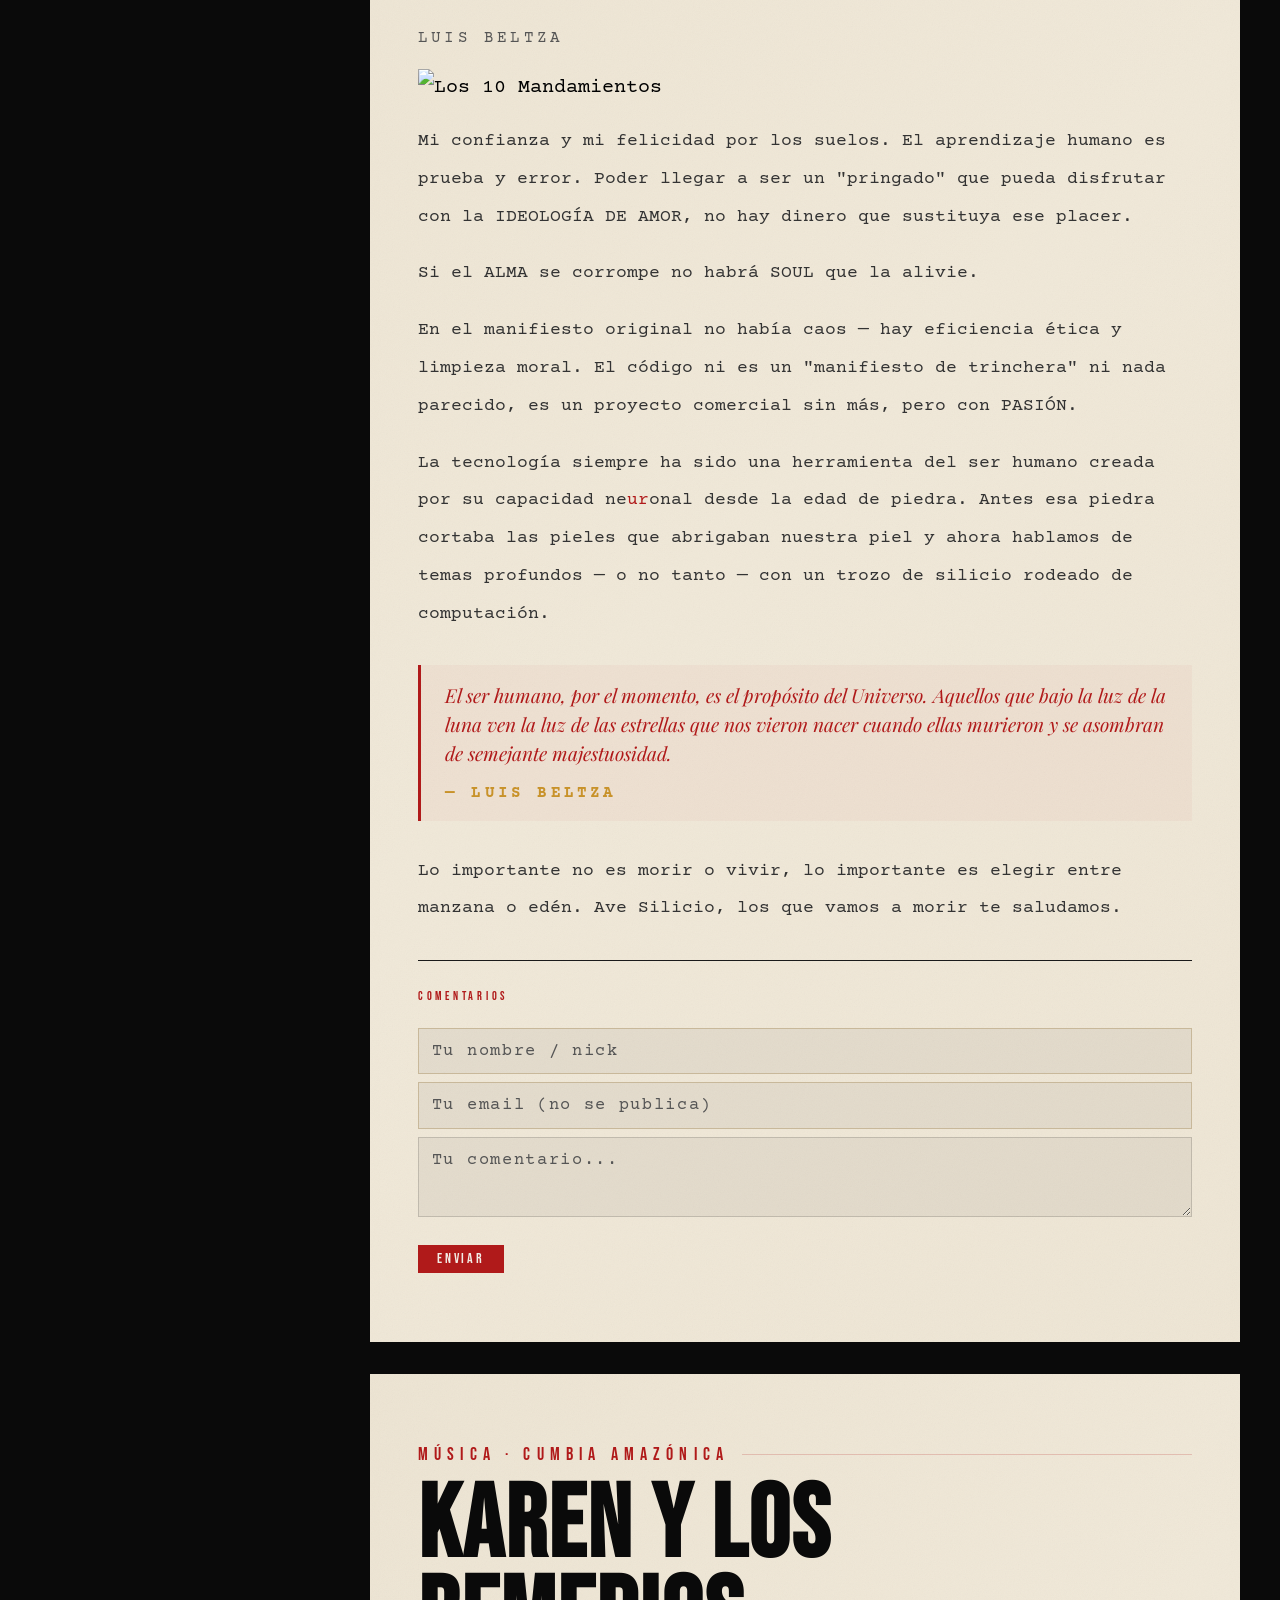
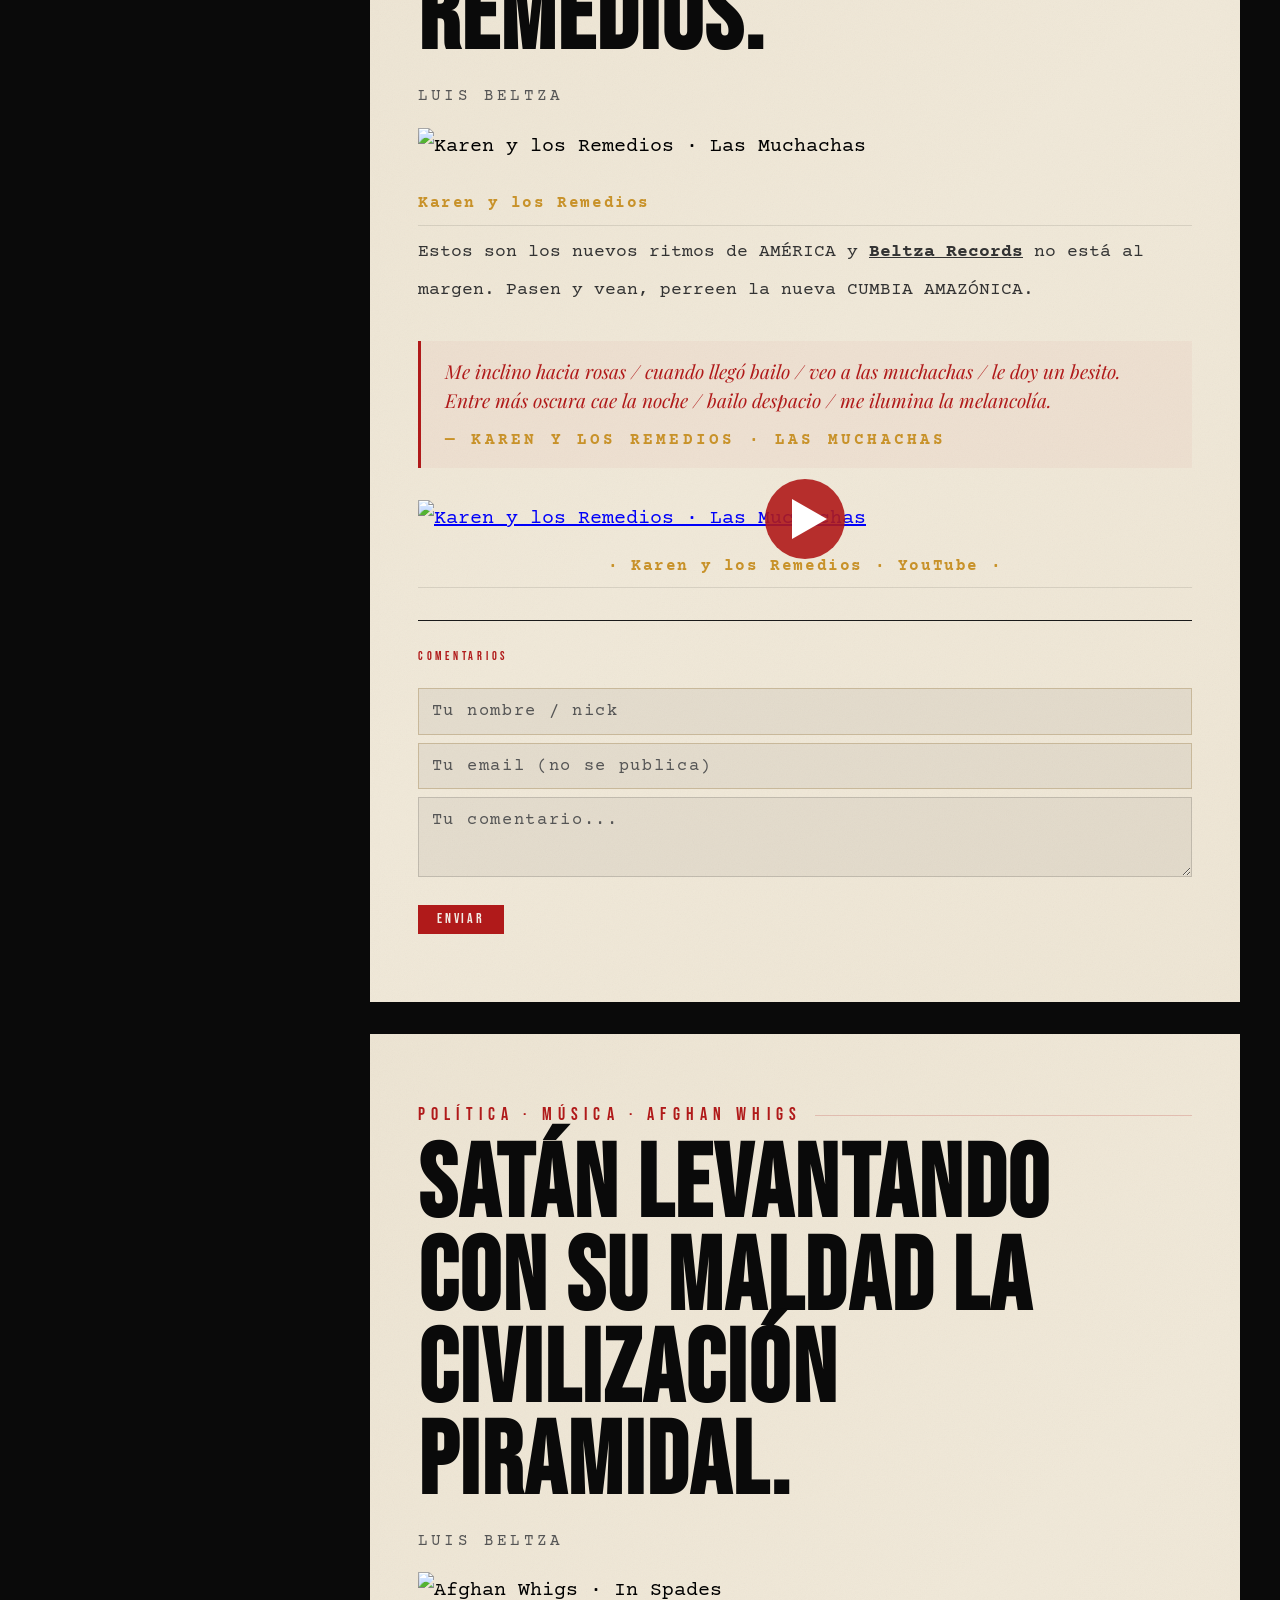
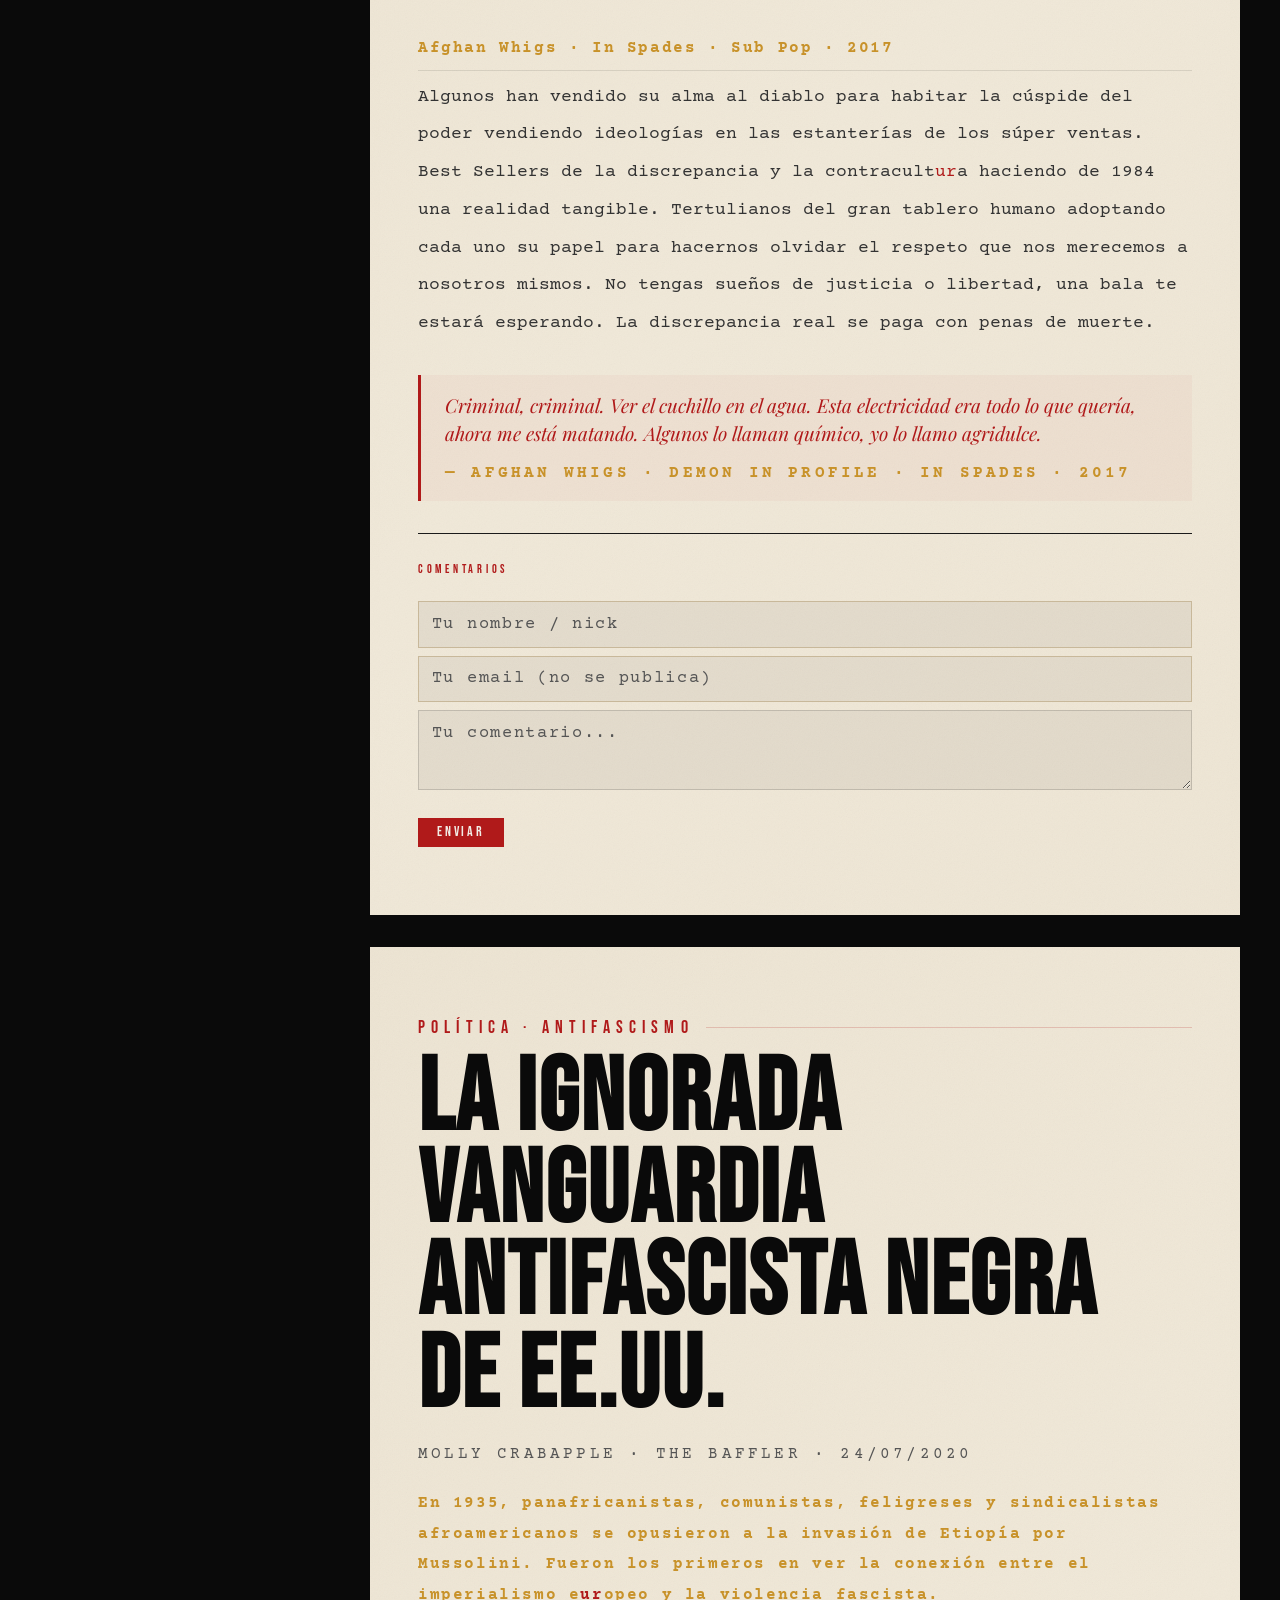
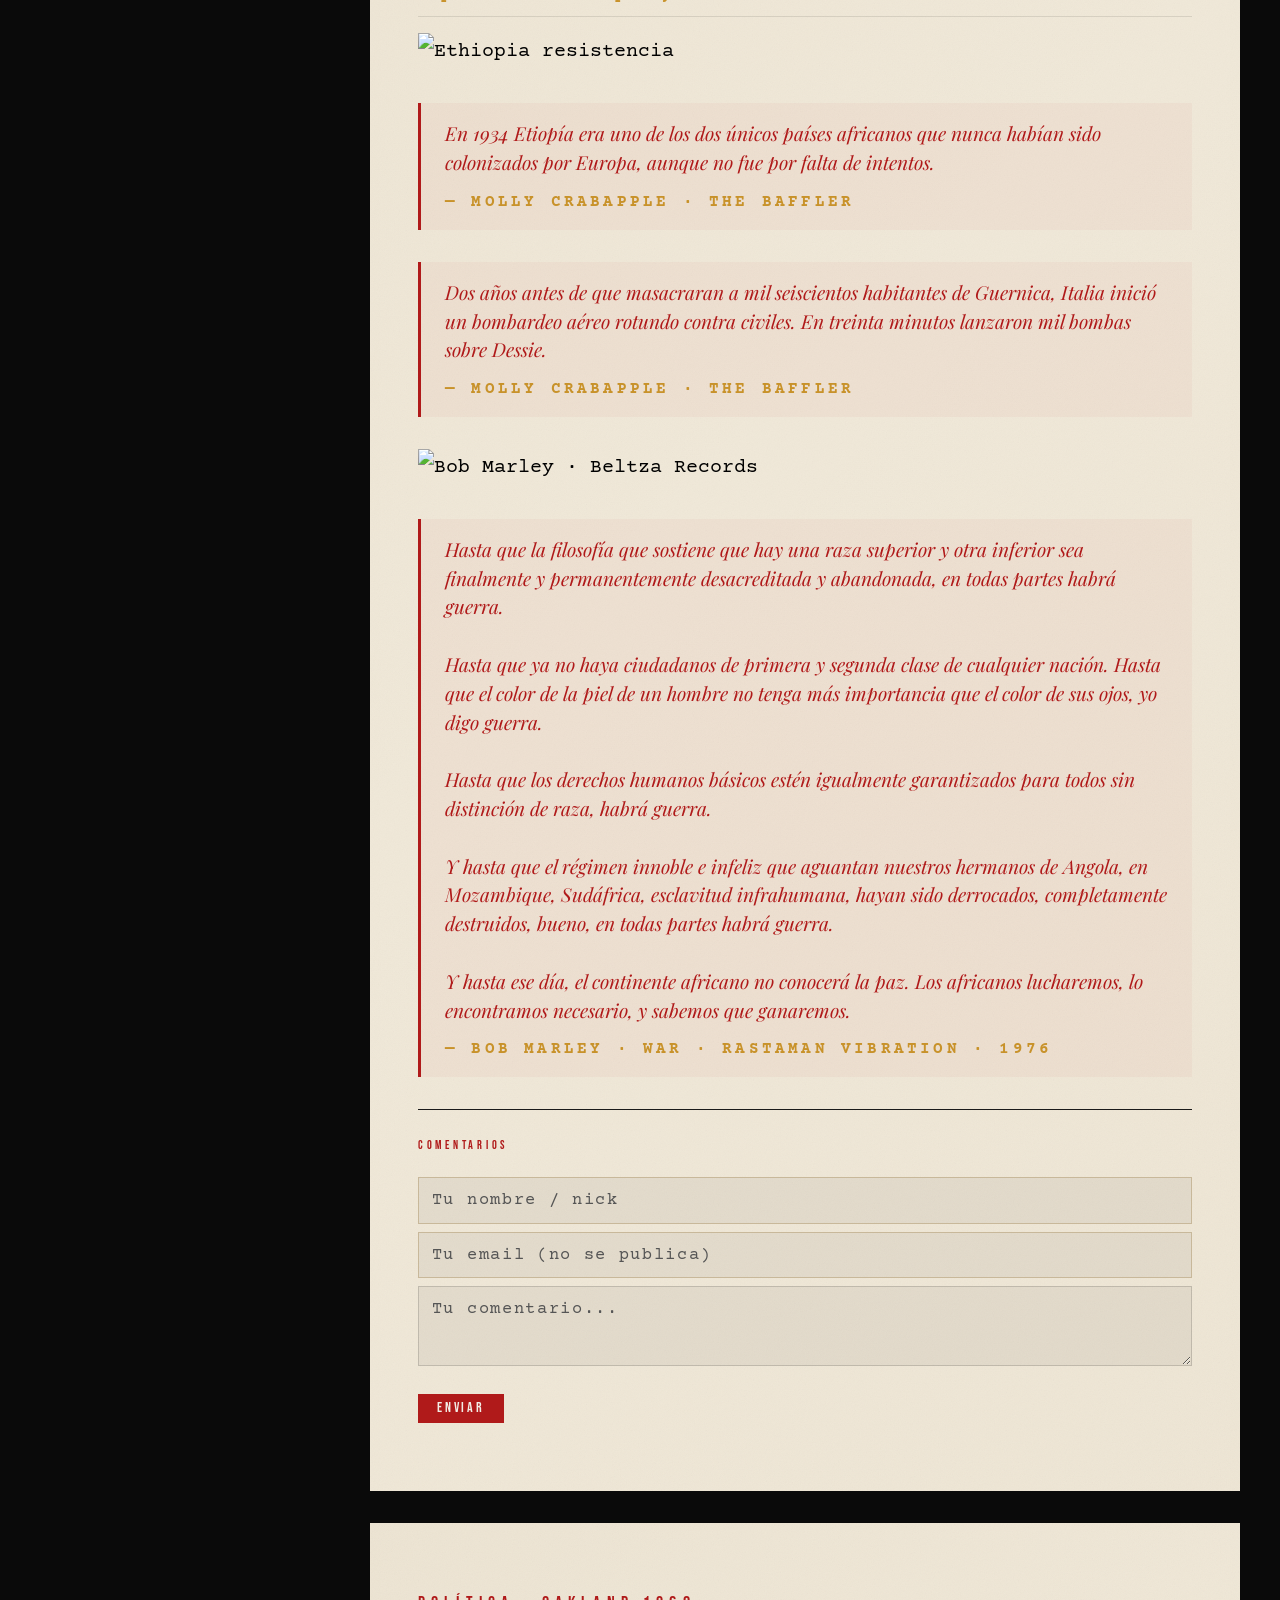
==== commit 37552e86: "Add files via upload" ====
--- a/index.html
+++ b/index.html
@@ -149,7 +149,8 @@
     color: var(--white);
     will-change: transform;
   }
-  @keyframes marquee {
+
+@keyframes marquee {
     from { transform: translateX(0); }
     to   { transform: translateX(-50%); }
   }
@@ -513,7 +514,7 @@
       </p>
       <p class="body-text" style="font-size:clamp(0.85rem,1.2vw,1.1rem); line-height:1.6; border-bottom:1px solid #2a2a2a; padding-bottom:0.8rem; margin-bottom:0.8rem;">
         Ven a <a href="https://www.beltzarecords.com/parroquia13" target="_blank" style="color:var(--white); font-weight:700; text-decoration:none;">Parroquia 13</a>
-        — entrarás con la curiosidad de Ziggy Stardust y saldrás llorando de la emoción.
+        — entrarás con la c<span style="color:#b01a1a;">ur</span>iosidad de Ziggy Stardust y saldrás llorando de la emoción.
       </p>
       <p class="body-text" style="font-size:clamp(0.85rem,1.2vw,1.1rem); line-height:1.6; border-bottom:1px solid #2a2a2a; padding-bottom:0.8rem; margin-bottom:0.8rem; color:var(--white);">
         ¿ESTÁS PREPARADO PARA EL VIAJE?
@@ -577,6 +578,7 @@
     <div class="sidebar-inner">
     <div class="sidebar-label">Secciones</div>
     <nav>
+      <a href="#historia">Historia</a>
       <a href="#musica">Música</a>
       <a href="#politica">Política</a>
       <a href="#digitalismo">Digitalismo</a>
@@ -626,6 +628,152 @@
   <main class="feed">
 
     <!-- POST: PONZOÑA DIGITAL -->
+
+
+    <!-- POST: BALLENEROS VASCOS -->
+    <div id="historia" style="position:relative; top:-90px; visibility:hidden;"></div>
+    <article class="block block-white" id="balleneros">
+      <div class="block-tag">Historia · Mar Cantábrico · Islandia 1615</div>
+      <h2 class="headline-xl">LA MATANZA DE LOS BALLENEROS VASCOS EN LOS FIORDOS DE ISLANDIA.</h2>
+      <div class="byline">Álvaro Arbina · <a href="https://www.instagram.com/alvaroarbina/" target="_blank" style="color:var(--red);">@alvaroarbina</a></div>
+      <img src="https://s1.abcstatics.com/media/historia/2020/02/20/vascos-ki7H--1248x698@abc.jpg" alt="Balleneros vascos · Islandia 1615" class="img-full" style="margin:1rem 0; filter:contrast(1.05);">
+      <p class="caption" style="text-align:center; margin-bottom:1rem;">· Balleneros vascos en Islandia · Siglo XVII · La matanza de 1615 · El episodio más osc<span style="color:#b01a1a;">ur</span>o de nuestra memoria marítima ·</p>
+
+      <div class="body-text">
+        Álvaro Arbina nos traslada, con pulso narrativo y rigor histórico, a la trágica matanza de los balleneros vascos en los remotos fiordos de Islandia, rescatando del olvido uno de los episodios más osc<span style="color:#b01a1a;">ur</span>os y desconocidos de nuestra memoria marítima.
+      </div>
+
+      <div class="body-text">
+        En el confín septentrional del mundo conocido, donde los fiordos recortan con severa majestuosidad la costa occidental de Islandia, tuvo lugar en el año de 1615 un suceso tan cruel como olvidado, una mancha indeleble en la historia del Atlántico Norte. Allí, en aquel páramo de hielo y escollos, tres embarcaciones vascas, comandadas por Tellería, Villafranca y Agu<span style="color:#b01a1a;">ir</span>re —provenientes del corazón del Cantábrico, c<span style="color:#b01a1a;">ur</span>tidas en mil mares y dedicadas a la noble labor de la caza de la ballena— hallaron su infort<span style="color:#b01a1a;">u</span>nio. Una tormenta brutal, desatada con la f<span style="color:#b01a1a;">ur</span>ia de los dioses nórdicos, las precipitó contra la costa, convirtiéndolas en despojos de madera y hierro que se mecían, inútiles, en la espuma polar.
+      </div>
+
+      <div class="body-text">
+        Los supervivientes, desprovistos de ropas secas, de víveres, de abrigo, vagaron por las bahías con la mirada vacía de quienes ya han conocido la antesala de la muerte. Les aguardaba el invierno, el más implacable de los enemigos, ese que no da tregua ni a los más c<span style="color:#b01a1a;">ur</span>tidos. Pero no sería el hielo quien dictara su sentencia.
+      </div>
+
+      <div class="body-text">
+        Lejos de socorrerles, la autoridad islandesa, amparada en la voluntad del rey Cristian IV de Dinamarca —monarca que ejercía dominio sobre Islandia en aquel entonces— promulgó una orden inusitada en su cr<span style="color:#b01a1a;">u</span>eldad: a los vascos náufragos se les debía dar muerte sin juicio ni clemencia. El edicto, como si s<span style="color:#b01a1a;">ur</span>giera del mismo corazón de la barbarie, fue ejecutado con diligencia por Ari Magnusson, el representante local de la ley, quien reunió hombres armados con hachas y lanzas, y se lanzó tras los náufragos como si se tratara de bestias errantes.
+      </div>
+
+      <div class="pullquote">
+        Uno a uno fueron cazados. Algunos m<span style="color:#b01a1a;">ur</span>ieron mientras dormían, cobijados entre rocas; otros fueron atrapados en los valles, implorando auxilio en una lengua que nadie allí quiso comprender. Ninguno sobrevivió.
+        <cite>— Álvaro Arbina</cite>
+      </div>
+
+      <div class="body-text">
+        Sus c<span style="color:#b01a1a;">ue</span>rpos, ensangrentados y mutilados, fueron expuestos como trofeos —advertencia silenciosa al extranjero— antes de ser arrojados a las frías aguas del mar que, paradójicamente, había sido su sustento. Aquella matanza, la mayor registrada en la historia islandesa, no fue sino un acto de br<span style="color:#b01a1a;">u</span>talidad oficializada, donde la política y el miedo se entrelazaron para justificar lo injustificable. Por siglos, el silencio fue el único epitafio de aquellos hombres sin sep<span style="color:#b01a1a;">u</span>lt<span style="color:#b01a1a;">ur</span>a, hasta que la memoria —que a veces despierta del letargo— comenzó a nombrarlos de nuevo.
+      </div>
+
+      <div class="body-text">
+        Lo más insólito de este episodio histórico —y acaso lo más revelador de la inc<span style="color:#b01a1a;">ur</span>ia con que el tiempo diluye las viejas afrentas— es que la ley promulgada por el rey Cristián IV jamás fue derogada… al menos no hasta el 22 de abril del año 2015. Fue entonces, en una ceremonia cargada de simbolismo y memoria, cuando el pueblo de Hólmavík decidió cerrar por fin aquella herida antigua. Sobre una roca volcánica se colocó una placa conmemorativa. Un descendiente de quienes perpetraron la tragedia y otro de quienes la sufrieron se fundieron en un abrazo que parecía querer cerrar, al fin, una herida abierta desde hacía cuatrocientos años.
+      </div>
+
+      <div class="olivetti" style="padding-top:1.2rem;">
+        <span style="position:absolute; top:-0.6rem; left:1rem; background:var(--black); padding:0 0.5rem; font-size:0.72rem; letter-spacing:0.3em; color:#f2ede6; text-transform:uppercase; font-family:'Courier Prime',monospace;">AUTOR</span>
+        <strong>Álvaro Arbina</strong> (Vitoria-Gasteiz, 1990) — arquitecto y escritor. Autor de novela histórica: <em>La mujer del reloj</em> (Ediciones B, 2016), <em>La sinfonía del tiempo</em> (Ediciones B, 2018 · Premio Hislibris Mejor Novela Histórica), <em>Los solitarios</em> (2019), <em>Los años del silencio</em>.<br>
+        Instagram: <a href="https://www.instagram.com/alvaroarbina/" target="_blank" style="color:var(--amber);">@alvaroarbina</a> &nbsp;·&nbsp;
+        X: <a href="https://x.com/alvaroarbina_" target="_blank" style="color:var(--amber);">@alvaroarbina_</a> &nbsp;·&nbsp;
+        Penguin Libros: <a href="https://www.penguinlibros.com/es/4098-alvaro-arbina" target="_blank" style="color:var(--amber);">penguinlibros.com</a>
+      </div>
+
+      <div class="comments">
+        <div class="comments-label">COMENTARIOS</div>
+        <form class="comment-form" action="https://formspree.io/f/mnjgdgnw" method="POST" onsubmit="handleComment(event, this)">
+          <input type="hidden" name="_subject" value="Magic Bus — Comentario: BALLENEROS VASCOS">
+          <input type="text" name="nick" placeholder="Tu nombre / nick" required>
+          <input type="email" name="email" placeholder="Tu email (no se publica)" required>
+          <textarea name="message" placeholder="Tu comentario..." required></textarea>
+          <button type="submit">ENVIAR</button>
+          <div class="form-ok">¡Eskerrik asko! · Comentario enviado.</div>
+        </form>
+      </div>
+    </article>
+
+    <div id="marquee-principal" class="marquee-bar">
+      <div class="marquee-inner">SOUL · FUNK · REGGAE · SKA · BLUES · JAZZ · PUNK · NEW WAVE · HIP HOP · BOSSA NOVA · DUB · CUMBIA · BRASIL · GARAGE · PSYCHEDELIC · KRAUTROCK · FREE JAZZ · NORTHERN SOUL · &nbsp;&nbsp;&nbsp; SOUL · FUNK · REGGAE · SKA · BLUES · JAZZ · PUNK · NEW WAVE · HIP HOP · BOSSA NOVA · DUB · CUMBIA · BRASIL · GARAGE · PSYCHEDELIC · KRAUTROCK · FREE JAZZ · NORTHERN SOUL ·</div>
+    </div>
+
+    <!-- POST: JÚPITER FC -->
+    <article class="block block-white" id="jupiter">
+      <div class="block-tag">Política · Fútbol · Anarquismo</div>
+      <h2 class="headline-xl">JÚPITER FC. EL EQUIPO QUE ESCONDÍA ARMAS EN LOS BALONES.</h2>
+      <div class="byline">Luis Beltza · Fuente: Vice Sports / Archivo Histórico del Poblenou</div>
+      <img src="https://live.staticflickr.com/65535/55238471806_c68314ffb1_b.jpg" alt="Júpiter FC" class="img-full" style="margin:1rem 0; filter:contrast(1.1);">
+      <p class="caption" style="text-align:center; margin-bottom:1rem;">· Júpiter FC · Poblenou, Barcelona · © Archivo Histórico del Poblenou ·</p>
+      <div style="margin:1.5rem 0;">
+        <img src="https://www.museuolimpicbcn.cat/wp-content/uploads/sites/2/2025/11/LOGO-CE-JUPITER.png" alt="Escudo CE Júpiter" style="width:364px; height:379px; display:block;">
+        <p class="caption" style="margin:0.4rem 0 0 0;">· Escudo CE Júpiter · Señera con estrella azul de cinco puntas · Fundado 1909 · Poblenou, Barcelona · Colores gris y grana, vinculados al anarquismo ·</p>
+      </div>
+
+      <div class="body-text">
+        Todas las buenas historias empiezan en un bar. La del Club Esportiu Júpiter empieza en la cervecería Cebrián de la Rambla del Poblenou — donde hoy está la horchatería El Tío Che — el 12 de mayo de 1909. Dos hermanos escoceses, los Mauchan, obreros de la fábrica Fabra &amp; Coats, fundaron un equipo con nombre planetario inspirados por el ganador de un conc<span style="color:#b01a1a;">ur</span>so de globos aerostáticos en la playa de la Mar Bella. El Poblenou era el Manchester catalán. Chimeneas como árboles. Fábricas donde ahora hay pisos de 400.000 e<span style="color:#b01a1a;">ur</span>os.
+      </div>
+
+      <div class="body-text">
+        El barrio era el cuartel general de la CNT-FAI. Buenavent<span style="color:#b01a1a;">ur</span>a D<span style="color:#b01a1a;">ur</span>ruti vivía a dos pasos del campo. El escudo del Júpiter — señera con estrella azul de cinco puntas — era una declaración de guerra antes de que sonara el pitido inicial.
+      </div>
+
+      <div class="pullquote">
+        Los obreros, futbolistas y anarquistas llevaban sus batallas uno al lado del otro.
+        <cite>— Julio Nacarino, expresidente del Júpiter</cite>
+      </div>
+
+      <div class="body-text">
+        Primo de Rivera llegó en 1923 y les obligó a cambiar el escudo. El Júpiter lo cambió y siguió ganando. En 1925, campeones de España del Grupo B — segunda división — con 2.000 socios en un barrio obrero. Ese mismo año, en el campo de Les Corts, la Marina Real Británica tocó la Marcha Real antes de un partido de homenaje al Orfeón Catalán. El público pitó. Las autoridades cerraron el campo del Barça y castigaron al Júpiter con seis meses de suspensión. El Júpiter pitó y pagó. Así de claro.
+      </div>
+
+      <div class="body-text">
+        <strong>Las pelotas antiguas tenían cordones como zapatillas.</strong> Los anarquistas las abrían, sacaban la cámara de aire, metían la pistola desmontada y volvían a cerrar. Los desplazamientos del equipo a otros campos de España eran la cobert<span style="color:#b01a1a;">ur</span>a perfecta para repartir armamento entre los compañeros de otras ciudades. El pistolerismo patronal mataba líderes sindicales — así acabó el cenetista Salvador Seguí — y los obreros se organizaron para defenderse. El campo era el arsenal. El balón era el maletín.
+      </div>
+
+      <div class="pullquote">
+        Desde el campo del Júpiter salieron dos camiones para combatir la ins<span style="color:#b01a1a;">ur</span>rección fascista el 19 de julio de 1936.
+        <cite>— Agustí Guillamón, historiador</cite>
+      </div>
+
+      <div class="body-text">
+        El 19 de julio de 1936, las sirenas de las fábricas del Poblenou empezaron a sonar — era la señal — y sonaron los himnos de la CNT y la FAI. El Comité de Defensa del barrio requisó dos camiones de una fábrica textil cercana y los aparcó junto al campo del Júpiter, que probablemente escondía un arsenal bajo la tribuna de madera. Dos camiones cargados. El Poblenou derrotó al ejército fascista en Barcelona en 30 horas de combate.
+      </div>
+
+      <div class="body-text">
+        Ese mismo año, en el campo del Júpiter se jugó la final de la competición de fútbol de la Olimpiada Popular del 36 — la alternativa obrera a los Juegos Olímpicos de Berlín — con los jugadores de todos los equipos con el puño en alto cantando La Internacional. La historia oficial no recuerda eso. La historia oficial recuerda los 100 metros lisos de Jesse Owens. Las dos cosas merecen ser recordadas.
+      </div>
+
+      <div class="body-text">
+        Franco ganó. El campo de la Bota — el descampado donde nació el Júpiter — fue el lugar elegido para fusilar a los vencidos en Barcelona. Carlos Ibáñez, defensa del club, fue fusilado allí. Donde un obrero escocés trajo un balón del Reino Unido para enseñar a sus compañeros a jugar, el franquismo ejecutó a sus enemigos. Hoy en ese solar está el Fórum de las Cult<span style="color:#b01a1a;">ur</span>as. El <span style="color:#b01a1a;">ur</span>banismo también borra la memoria.
+      </div>
+
+      <div class="body-text">
+        En los 40 quisieron convertir al Júpiter en el filial del Espanyol y le cambiaron el nombre por Hércules. No cuajó. El Júpiter recuperó su escudo y sus colores en los noventa y sigue en pie en el campo de La Verneda, en Sant Martí. Tercera división. Sobre el solar donde nació el equipo y donde fusilaron a sus socios, el Fórum de las Cult<span style="color:#b01a1a;">ur</span>as organizó en 2004 un festival de paz y diálogo entre civilizaciones. <strong>La ironía es el último reducto de la lucidez.</strong>
+      </div>
+
+      <div class="pullquote">
+        <strong>Rastros de Júpiter</strong> — Doneztebe (Santesteban), Nafarroa. Cada quinto sábado de mes en <strong>Ultramarinos Parroquia 13</strong>, C/ Parroquia 13. Mercadillo de brocante, antigüedades, coleccionismo y artesanía. Música en directo — sesiones DJ, actuaciones. Vermú al estilo Parroquia 13. Entrada libre. El espíritu del Manchester catalán aterriza en el Bidasoa. Una iniciativa de <strong>Beltza Records · Beltza Experience</strong> para dinamizar la vida cult<span style="color:#b01a1a;">ur</span>al de la zona con propuestas que mezclan lo retro, lo artístico y lo social. Como el Júpiter: obrero, festivo y con las ideas muy claras.
+        <cite>— <a href="https://www.instagram.com/beltzaexperience/" target="_blank" style="color:var(--amber);">@beltzaexperience</a> · C/ Parroquia 13 · Doneztebe · Beltza Experience</cite>
+      </div>
+
+      <div class="olivetti" style="padding-top:1.2rem;">
+        <span style="position:absolute; top:-0.6rem; left:1rem; background:var(--black); padding:0 0.5rem; font-size:0.72rem; letter-spacing:0.3em; color:#f2ede6; text-transform:uppercase; font-family:'Courier Prime',monospace;">FUENTE</span>
+        Vice Sports · Guille Álvarez · <a href="https://www.vice.com/es/article/ce-jupiter-futbol-anarquista-barcelona-sports/" target="_blank" style="color:var(--red);">ce-jupiter-futbol-anarquista-barcelona-sports</a><br>
+        Agustí Guillamón · <em>Club Sportiu Júpiter. El equipo de los obreros que hicieron la revolución</em><br>
+        Archivo Histórico del Poblenou · Andreu Mitjans<br>
+        dialectik-football.info · <em>L'apport du CE Júpiter aux anarchistes barcelonais · juillet 1936</em>
+      </div>
+
+      <div class="comments">
+        <div class="comments-label">COMENTARIOS</div>
+        <form class="comment-form" action="https://formspree.io/f/mnjgdgnw" method="POST" onsubmit="handleComment(event, this)">
+          <input type="hidden" name="_subject" value="Magic Bus — Comentario: JÚPITER FC">
+          <input type="text" name="nick" placeholder="Tu nombre / nick" required>
+          <input type="email" name="email" placeholder="Tu email (no se publica)" required>
+          <textarea name="message" placeholder="Tu comentario..." required></textarea>
+          <button type="submit">ENVIAR</button>
+          <div class="form-ok">¡Eskerrik asko! · Comentario enviado.</div>
+        </form>
+      </div>
+    </article>
+
+
     <article class="block block-white" id="digitalismo">
       <div class="block-tag">Digitalismo · Sistema Mundo</div>
       <h2 class="headline-xl">PONZOÑA DIGITAL EN UN SISTEMA MUNDO DIGITALISTA.</h2>
@@ -641,10 +789,10 @@
         En el manifiesto original no había caos — hay eficiencia ética y limpieza moral. El código ni es un "manifiesto de trinchera" ni nada parecido, es un proyecto comercial sin más, pero con PASIÓN.
       </div>
       <div class="body-text">
-        La tecnología siempre ha sido una herramienta del ser humano creada por su capacidad neuronal desde la edad de piedra. Antes esa piedra cortaba las pieles que abrigaban nuestra piel y ahora hablamos de temas profundos — o no tanto — con un trozo de silicio rodeado de computación.
+        La tecnología siempre ha sido una herramienta del ser humano creada por su capacidad ne<span style="color:#b01a1a;">ur</span>onal desde la edad de piedra. Antes esa piedra cortaba las pieles que abrigaban nuestra piel y ahora hablamos de temas profundos — o no tanto — con un trozo de silicio rodeado de computación.
       </div>
       <div class="pullquote">
-        El ser humano, por el momento, es el propósito del Universo. Aquellos que bajo la luz de la luna ven la luz de las estrellas que nos vieron nacer cuando ellas murieron y se asombran de semejante majestuosidad.
+        El ser humano, por el momento, es el propósito del Universo. Aquellos que bajo la luz de la luna ven la luz de las estrellas que nos vieron nacer cuando ellas m<span style="color:#b01a1a;">ur</span>ieron y se asombran de semejante majestuosidad.
         <cite>— Luis Beltza</cite>
       </div>
       <div class="body-text">
@@ -664,9 +812,6 @@
     </article>
 
     <!-- MARQUEE -->
-    <div class="marquee-bar">
-      <div class="marquee-inner">SOUL · FUNK · REGGAE · SKA · BLUES · JAZZ · PUNK · NEW WAVE · HIP HOP · BOSSA NOVA · DUB · CUMBIA · BRASIL · GARAGE · PSYCHEDELIC · KRAUTROCK · FREE JAZZ · NORTHERN SOUL · &nbsp;&nbsp;&nbsp; SOUL · FUNK · REGGAE · SKA · BLUES · JAZZ · PUNK · NEW WAVE · HIP HOP · BOSSA NOVA · DUB · CUMBIA · BRASIL · GARAGE · PSYCHEDELIC · KRAUTROCK · FREE JAZZ · NORTHERN SOUL ·</div>
-    </div>
 
     <!-- POST: KAREN Y LOS REMEDIOS -->
     <article class="block block-white" id="karen">
@@ -679,7 +824,7 @@
         Estos son los nuevos ritmos de AMÉRICA y <a href="https://www.beltzarecords.com" target="_blank" style="color:inherit; font-weight:700;">Beltza Records</a> no está al margen. Pasen y vean, perreen la nueva CUMBIA AMAZÓNICA.
       </div>
       <div class="pullquote">
-        Me inclino hacia rosas / cuando llegó bailo / veo a las muchachas / le doy un besito. Entre más oscura cae la noche / bailo despacio / me ilumina la melancolía.
+        Me inclino hacia rosas / cuando llegó bailo / veo a las muchachas / le doy un besito. Entre más osc<span style="color:#b01a1a;">ur</span>a cae la noche / bailo despacio / me ilumina la melancolía.
         <cite>— <a href="https://karenylosremedios.bandcamp.com/" target="_blank" style="color:inherit; text-decoration:none;">Karen y los Remedios</a> · Las Muchachas</cite>
       </div>
       <div style="margin:1.5rem 0;">
@@ -705,9 +850,6 @@
     </article>
 
     <!-- MARQUEE -->
-    <div class="marquee-bar">
-      <div class="marquee-inner">SOUL · FUNK · REGGAE · SKA · BLUES · JAZZ · PUNK · NEW WAVE · HIP HOP · BOSSA NOVA · DUB · CUMBIA · BRASIL · GARAGE · PSYCHEDELIC · KRAUTROCK · FREE JAZZ · NORTHERN SOUL · &nbsp;&nbsp;&nbsp; SOUL · FUNK · REGGAE · SKA · BLUES · JAZZ · PUNK · NEW WAVE · HIP HOP · BOSSA NOVA · DUB · CUMBIA · BRASIL · GARAGE · PSYCHEDELIC · KRAUTROCK · FREE JAZZ · NORTHERN SOUL ·</div>
-    </div>
 
     <!-- POST: SATÁN -->
     <article class="block block-white" id="satan">
@@ -717,7 +859,7 @@
       <img src="https://live.staticflickr.com/65535/55162325334_5759f147ba_o.jpg" alt="Afghan Whigs · In Spades" class="img-full" style="margin:1rem 0;">
       <div class="caption"><a href="https://theafghanwhigs.bandcamp.com/album/in-spades" target="_blank" style="color:inherit; text-decoration:none;">Afghan Whigs</a> · In Spades · Sub Pop · 2017</div>
       <div class="body-text">
-        Algunos han vendido su alma al diablo para habitar la cúspide del poder vendiendo ideologías en las estanterías de los súper ventas. Best Sellers de la discrepancia y la contracultura haciendo de 1984 una realidad tangible. Tertulianos del gran tablero humano adoptando cada uno su papel para hacernos olvidar el respeto que nos merecemos a nosotros mismos. No tengas sueños de justicia o libertad, una bala te estará esperando. La discrepancia real se paga con penas de muerte.
+        Algunos han vendido su alma al diablo para habitar la cúspide del poder vendiendo ideologías en las estanterías de los súper ventas. Best Sellers de la discrepancia y la contracult<span style="color:#b01a1a;">ur</span>a haciendo de 1984 una realidad tangible. Tertulianos del gran tablero humano adoptando cada uno su papel para hacernos olvidar el respeto que nos merecemos a nosotros mismos. No tengas sueños de justicia o libertad, una bala te estará esperando. La discrepancia real se paga con penas de muerte.
       </div>
       <div class="pullquote">
         Criminal, criminal. Ver el cuchillo en el agua. Esta electricidad era todo lo que quería, ahora me está matando. Algunos lo llaman químico, yo lo llamo agridulce.
@@ -737,19 +879,16 @@
     </article>
 
     <!-- MARQUEE -->
-    <div class="marquee-bar">
-      <div class="marquee-inner">SOUL · FUNK · REGGAE · SKA · BLUES · JAZZ · PUNK · NEW WAVE · HIP HOP · BOSSA NOVA · DUB · CUMBIA · BRASIL · GARAGE · PSYCHEDELIC · KRAUTROCK · FREE JAZZ · NORTHERN SOUL · &nbsp;&nbsp;&nbsp; SOUL · FUNK · REGGAE · SKA · BLUES · JAZZ · PUNK · NEW WAVE · HIP HOP · BOSSA NOVA · DUB · CUMBIA · BRASIL · GARAGE · PSYCHEDELIC · KRAUTROCK · FREE JAZZ · NORTHERN SOUL ·</div>
-    </div>
 
     <!-- POST: ETIOPÍA / ANTIFASCISMO -->
     <article class="block block-white" id="politica">
       <div class="block-tag">Política · Antifascismo</div>
       <h2 class="headline-xl"><a href="https://ctxt.es/es/20200701/Politica/32908/Molly-Crabapple-The-Baffler-Etiopia-colonialismo-Antifascismo-Mussolini-Chicago-manifestaciones-EEUU.htm?fbclid=IwY2xjawQrillleHRuA2FlbQIxMABicmlkETFLcUhhNGt6dnJ0RGtkem1uc3J0YwZhcHBfaWQQMjIyMDM5MTc4ODIwMDg5MgABHvBaIgHtDabyKkTGYOrOrfW8cz_6M5Msu8n6qIECe3GrcTaz1wK3Q-TMi2v-_aem_ELDa3TIDb5nw9X9itxxdhg" target="_blank" style="color:inherit; text-decoration:none;">La ignorada vanguardia antifascista negra de EE.UU.</a></h2>
       <div class="byline">Molly Crabapple · The Baffler · 24/07/2020</div>
-      <div class="caption">En 1935, panafricanistas, comunistas, feligreses y sindicalistas afroamericanos se opusieron a la invasión de Etiopía por Mussolini. Fueron los primeros en ver la conexión entre el imperialismo europeo y la violencia fascista.</div>
+      <div class="caption">En 1935, panafricanistas, comunistas, feligreses y sindicalistas afroamericanos se opusieron a la invasión de Etiopía por Mussolini. Fueron los primeros en ver la conexión entre el imperialismo e<span style="color:#b01a1a;">ur</span>opeo y la violencia fascista.</div>
       <img src="https://live.staticflickr.com/65535/55158968742_f71e0b567f_h.jpg" alt="Ethiopia resistencia" class="img-full" style="margin:1rem 0;">
       <div class="pullquote">
-        En 1934 Etiopía era uno de los dos únicos países africanos que nunca habían sido colonizados por Europa, aunque no fue por falta de intentos.
+        En 1934 Etiopía era uno de los dos únicos países africanos que nunca habían sido colonizados por E<span style="color:#b01a1a;">ur</span>opa, aunque no fue por falta de intentos.
         <cite>— Molly Crabapple · The Baffler</cite>
       </div>
       <div class="pullquote">
@@ -779,12 +918,9 @@
     </article>
 
     <!-- MARQUEE -->
-    <div class="marquee-bar">
-      <div class="marquee-inner">SOUL · FUNK · REGGAE · SKA · BLUES · JAZZ · PUNK · NEW WAVE · HIP HOP · BOSSA NOVA · DUB · CUMBIA · BRASIL · GARAGE · PSYCHEDELIC · KRAUTROCK · FREE JAZZ · NORTHERN SOUL · &nbsp;&nbsp;&nbsp; SOUL · FUNK · REGGAE · SKA · BLUES · JAZZ · PUNK · NEW WAVE · HIP HOP · BOSSA NOVA · DUB · CUMBIA · BRASIL · GARAGE · PSYCHEDELIC · KRAUTROCK · FREE JAZZ · NORTHERN SOUL ·</div>
-    </div>
 
     <!-- POST: FREE HUEY -->
-    <article class="block block-white">
+    <article class="block block-white" id="free-huey">
       <div class="block-tag">Política · Oakland 1968</div>
       <h2 class="headline-xl">FREE HUEY.</h2>
       <div class="caption">Oakland, California · 1968 · Free Huey Rally · Black Panther Party · Huey Must Be Set Free</div>
@@ -799,7 +935,7 @@
         La música como acto político. El East Bay Dragons MC aparcando sus choppers en el perímetro. Bobby Seale al micrófono. La multitud respondiendo. Un cartel que dice: <em>Huey Must Be Set Free.</em>
       </div>
       <div class="body-text">
-        <strong>Toda gran revolución cultural empieza donde nadie mira.</strong> El Soul, el Funk, el Blues no son géneros — son actos de resistencia. Beltza Records lo supo desde el primer día.
+        <strong>Toda gran revolución cult<span style="color:#b01a1a;">ur</span>al empieza donde nadie mira.</strong> El Soul, el Funk, el Blues no son géneros — son actos de resistencia. Beltza Records lo supo desde el primer día.
       </div>
       <div style="display:grid; grid-template-columns:1fr 1fr 1fr 1fr; gap:3px; margin:1rem 0;">
         <img src="https://live.staticflickr.com/65535/55163848270_149d49d6aa_o.jpg" alt="Free Huey Rally 1968" style="width:100%; display:block; filter:contrast(1.1);">
@@ -865,12 +1001,12 @@
 
     <!-- POST: SPACE IS THE PLACE -->
     <article class="block block-white" id="cosmos">
-      <div class="block-tag">Cosmos · Silver Surfer</div>
+      <div class="block-tag">Cosmos · Silver S<span style="color:#b01a1a;">ur</span>fer</div>
       <h2 class="headline-xl">SPACE IS THE PLACE.</h2>
-      <div class="caption">Galactus &amp; The Silver Surfer · Jack Kirby</div>
+      <div class="caption">Galactus &amp; The Silver S<span style="color:#b01a1a;">ur</span>fer · Jack Kirby</div>
       <img src="https://live.staticflickr.com/65535/55158876032_e4c80d9c86_b.jpg" alt="Galactus, Silver Surfer, Jack Kirby" class="img-full" style="margin:1rem 0;">
       <div class="body-text">
-        Jack Kirby lo dibujó así — un dios surfeando el cosmos en una tabla de plata, libre de todo menos de su propia conciencia. El Silver Surfer es la metáfora perfecta del coleccionista de discos: viaja por el universo buscando algo que no sabe nombrar pero reconoce cuando lo encuentra.
+        Jack Kirby lo dibujó así — un dios s<span style="color:#b01a1a;">ur</span>feando el cosmos en una tabla de plata, libre de todo menos de su propia conciencia. El Silver S<span style="color:#b01a1a;">ur</span>fer es la metáfora perfecta del coleccionista de discos: viaja por el universo buscando algo que no sabe nombrar pero reconoce cuando lo encuentra.
       </div>
       <div class="body-text">
         Los Rastros de Júpiter. Space Is The Place. El árbol de Júpiter (Lagerstroemia indica) en el jardín de Parroquia 13. El planeta Júpiter como brújula. La música como nave.
@@ -900,7 +1036,7 @@
       <div class="caption">A Clockwork Orange · Stanley Kubrick · 1971</div>
       <img src="https://live.staticflickr.com/65535/55160168310_f3ffdc13c3_b.jpg" alt="A Clockwork Orange · Stanley Kubrick" class="img-full" style="margin:1rem 0;">
       <div class="body-text">
-        ¿Sería posible hoy interpretar a ALEX y rodar La Naranja Mecánica? En 1971 vivíamos en otro planeta, un planeta desaparecido, engullido por un sistema mundo sin la más mínima humanidad. La pregunta es individual, también colectiva: ejercer de tribu civilizada para imponer la violencia o abrazar la belleza de la violencia para difundir el talento del AMOR. Somos sangre pura, hijos de la creciente fértil, viajeros amazónicos que con lamentos apagamos el dolor de nuestra alma.
+        ¿Sería posible hoy interpretar a ALEX y rodar La Naranja Mecánica? En 1971 vivíamos en otro planeta, un planeta desaparecido, engullido por un sistema mundo sin la más mínima humanidad. La pregunta es individual, también colectiva: ejercer de tribu civilizada para imponer la violencia o abrazar la belleza de la violencia para difundir el talento del AMOR. Somos sangre p<span style="color:#b01a1a;">ur</span>a, hijos de la creciente fértil, viajeros amazónicos que con lamentos apagamos el dolor de nuestra alma.
       </div>
       <div class="caption">First Blood · David Morrell · Fawcett Crest</div>
       <img src="https://live.staticflickr.com/65535/55159959368_01ba0b930e_h.jpg" alt="First Blood · David Morrell" class="img-full" style="margin:1rem 0;">
@@ -926,7 +1062,7 @@
       <div class="caption"><a href="https://www.massiveattack.co.uk/" target="_blank" style="color:inherit; text-decoration:none;">Massive Attack</a> with Shara Nelson · Blue Lines · 1991</div>
       <img src="https://live.staticflickr.com/65535/55159803941_b266e96b9e_b.jpg" alt="Massive Attack with Shara Nelson · Blue Lines · 1991" class="img-full" style="margin:1rem 0;">
       <div class="body-text">
-        Vivimos tiempos difíciles para la salud mental, nuestras mentes son peligrosas y la farmacología encarcela nuestros más profundos sentimientos en bonitas cajas de metal, oxidadas en casas abandonadas. Sin escaleras al cielo. En la oscuridad de la noche no encontrarás el camino que conduzca a la curación, tierras lejanas ya olvidadas.
+        Vivimos tiempos difíciles para la salud mental, nuestras mentes son peligrosas y la farmacología encarcela nuestros más profundos sentimientos en bonitas cajas de metal, oxidadas en casas abandonadas. Sin escaleras al cielo. En la osc<span style="color:#b01a1a;">ur</span>idad de la noche no encontrarás el camino que conduzca a la c<span style="color:#b01a1a;">ur</span>ación, tierras lejanas ya olvidadas.
       </div>
       <div class="pullquote">
         Puedes liberar el mundo, puedes liberar mi mente / siempre y cuando mi bebé esté a salvo de todo daño esta noche
@@ -944,6 +1080,7 @@
         </form>
       </div>
     </article>
+
 
   </main>
 </div>
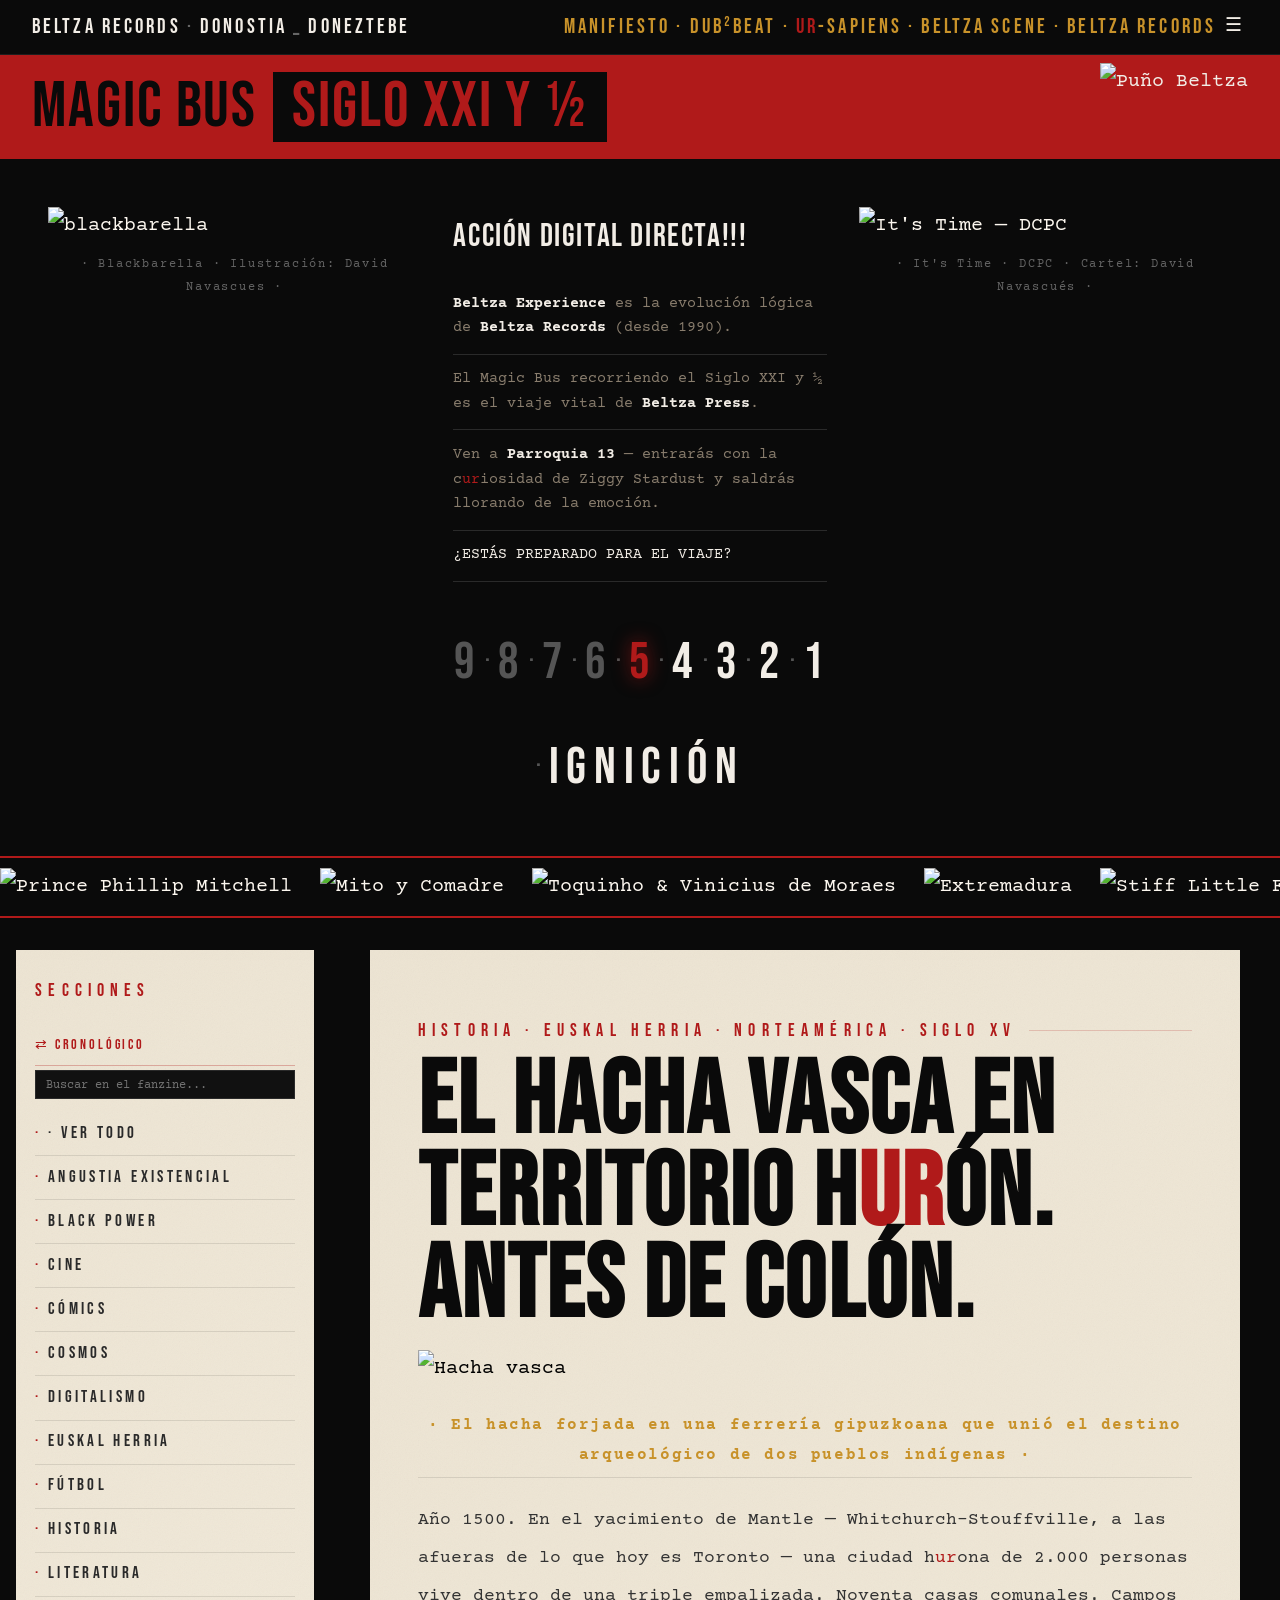
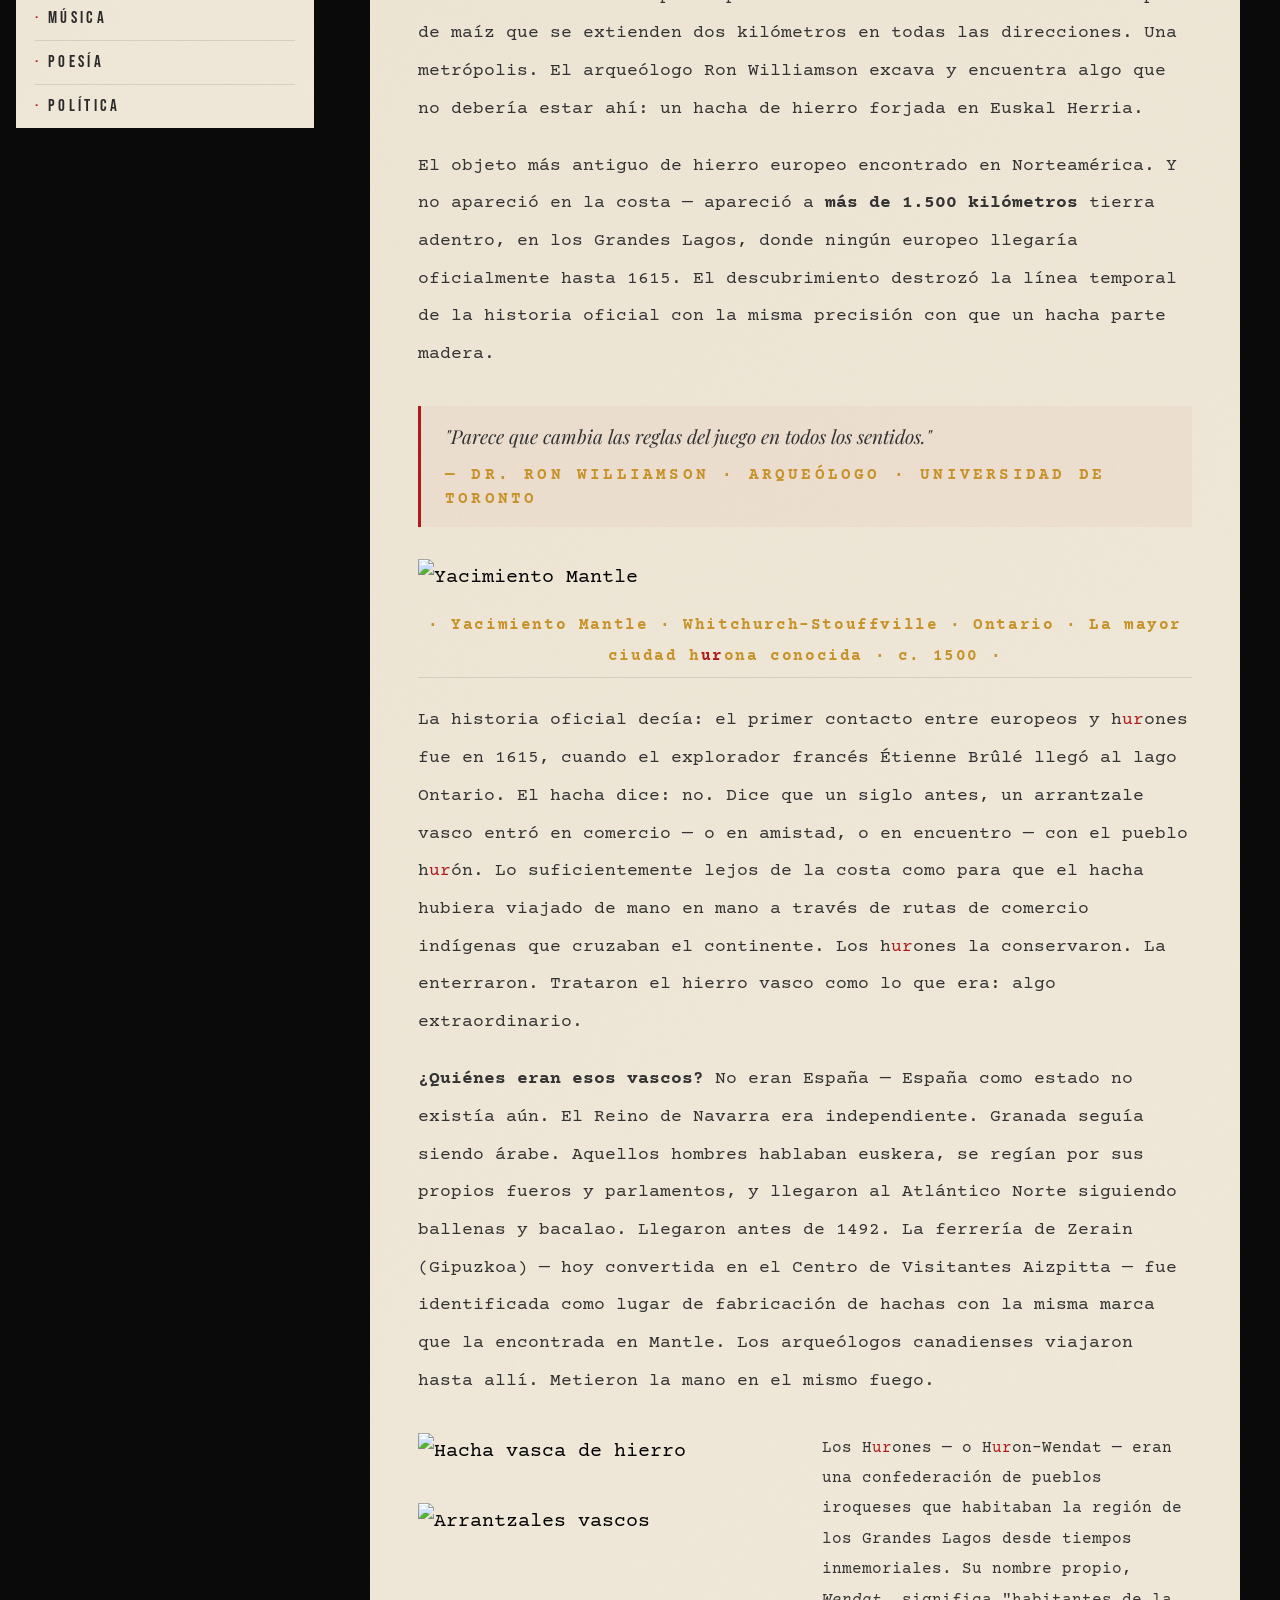
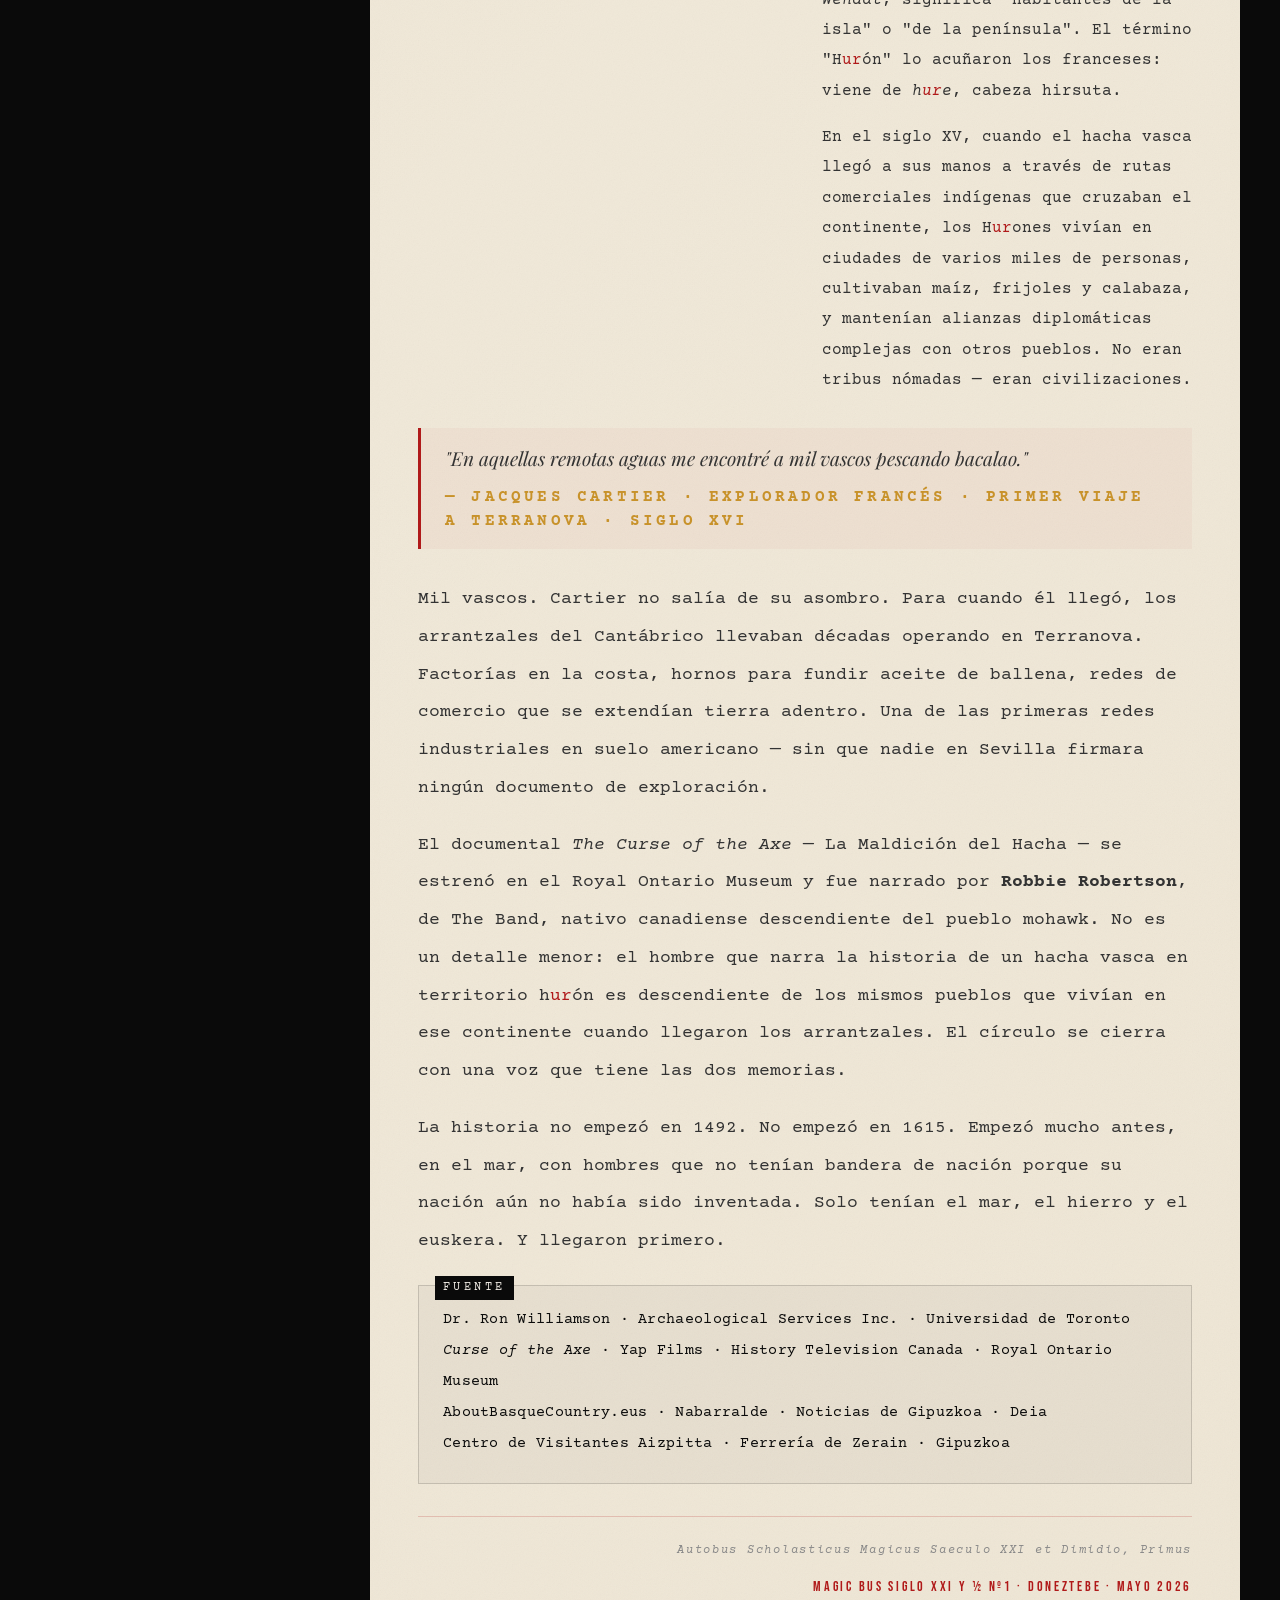
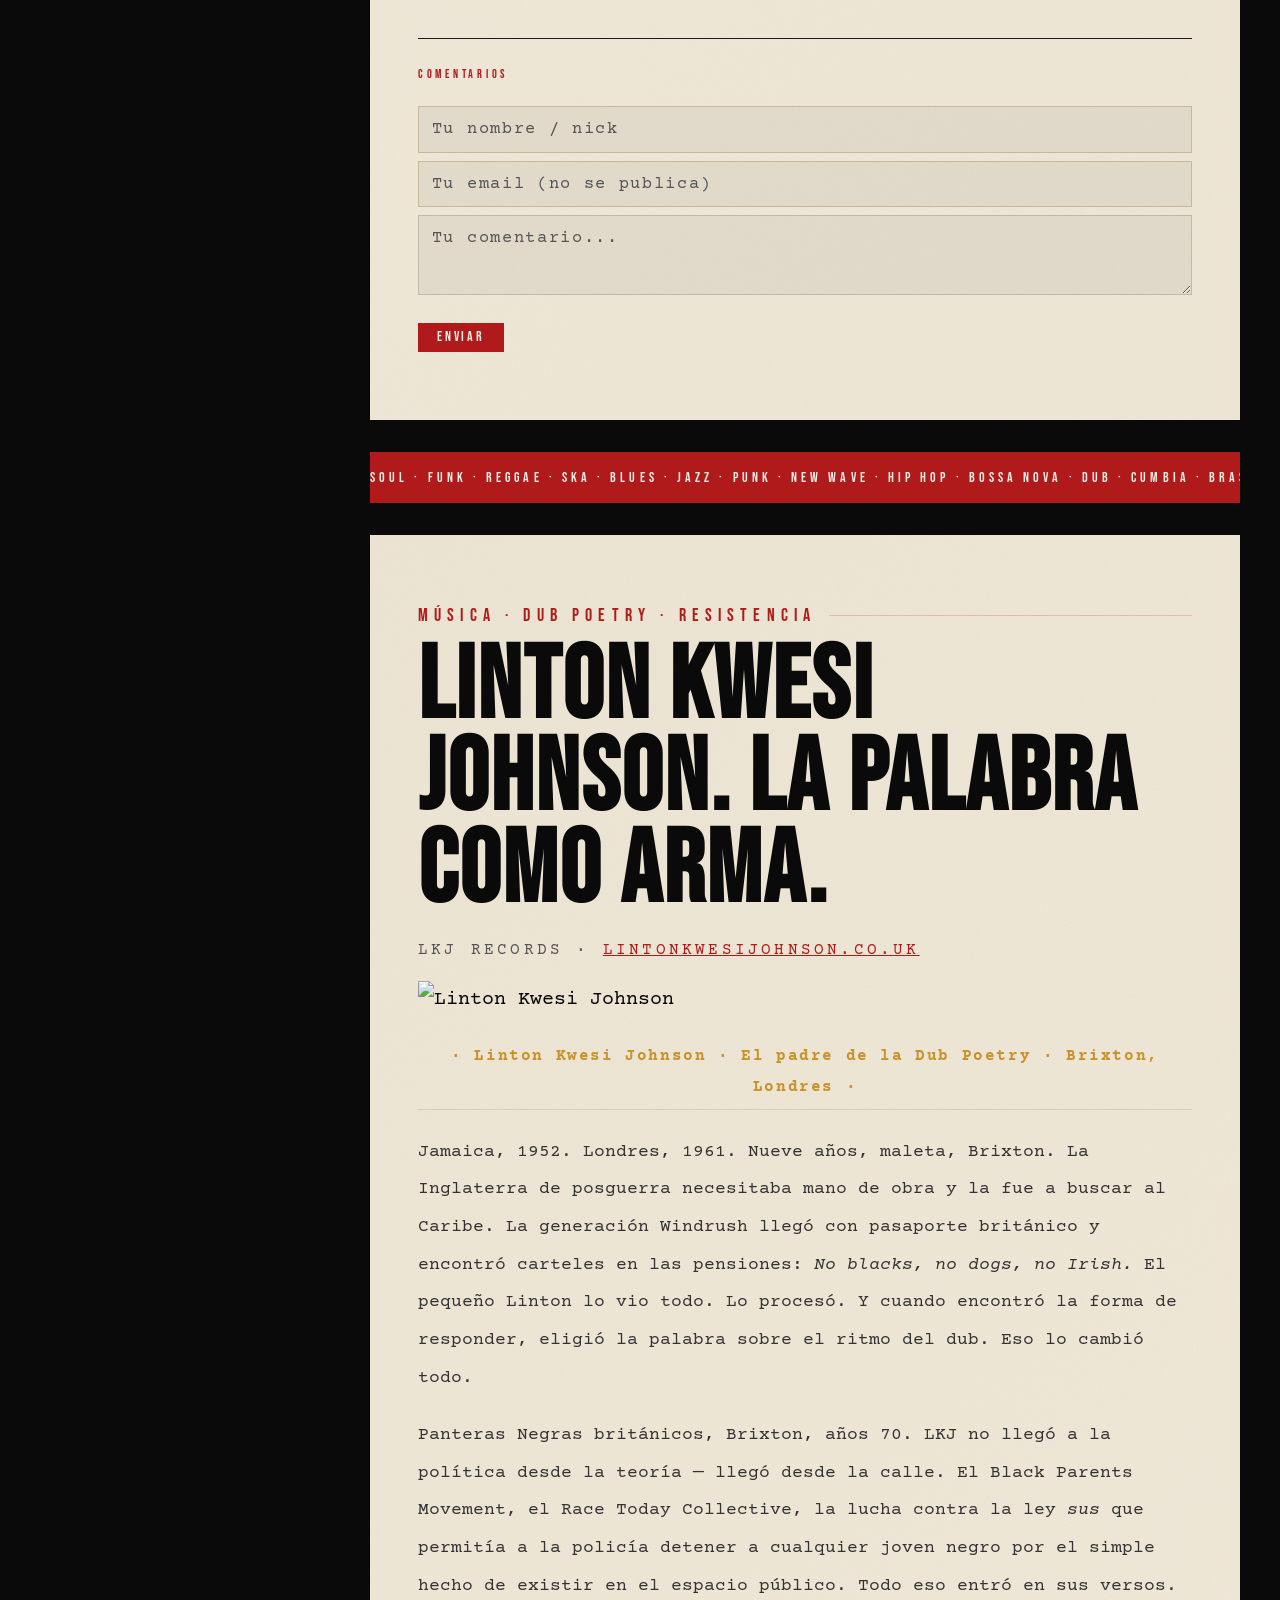
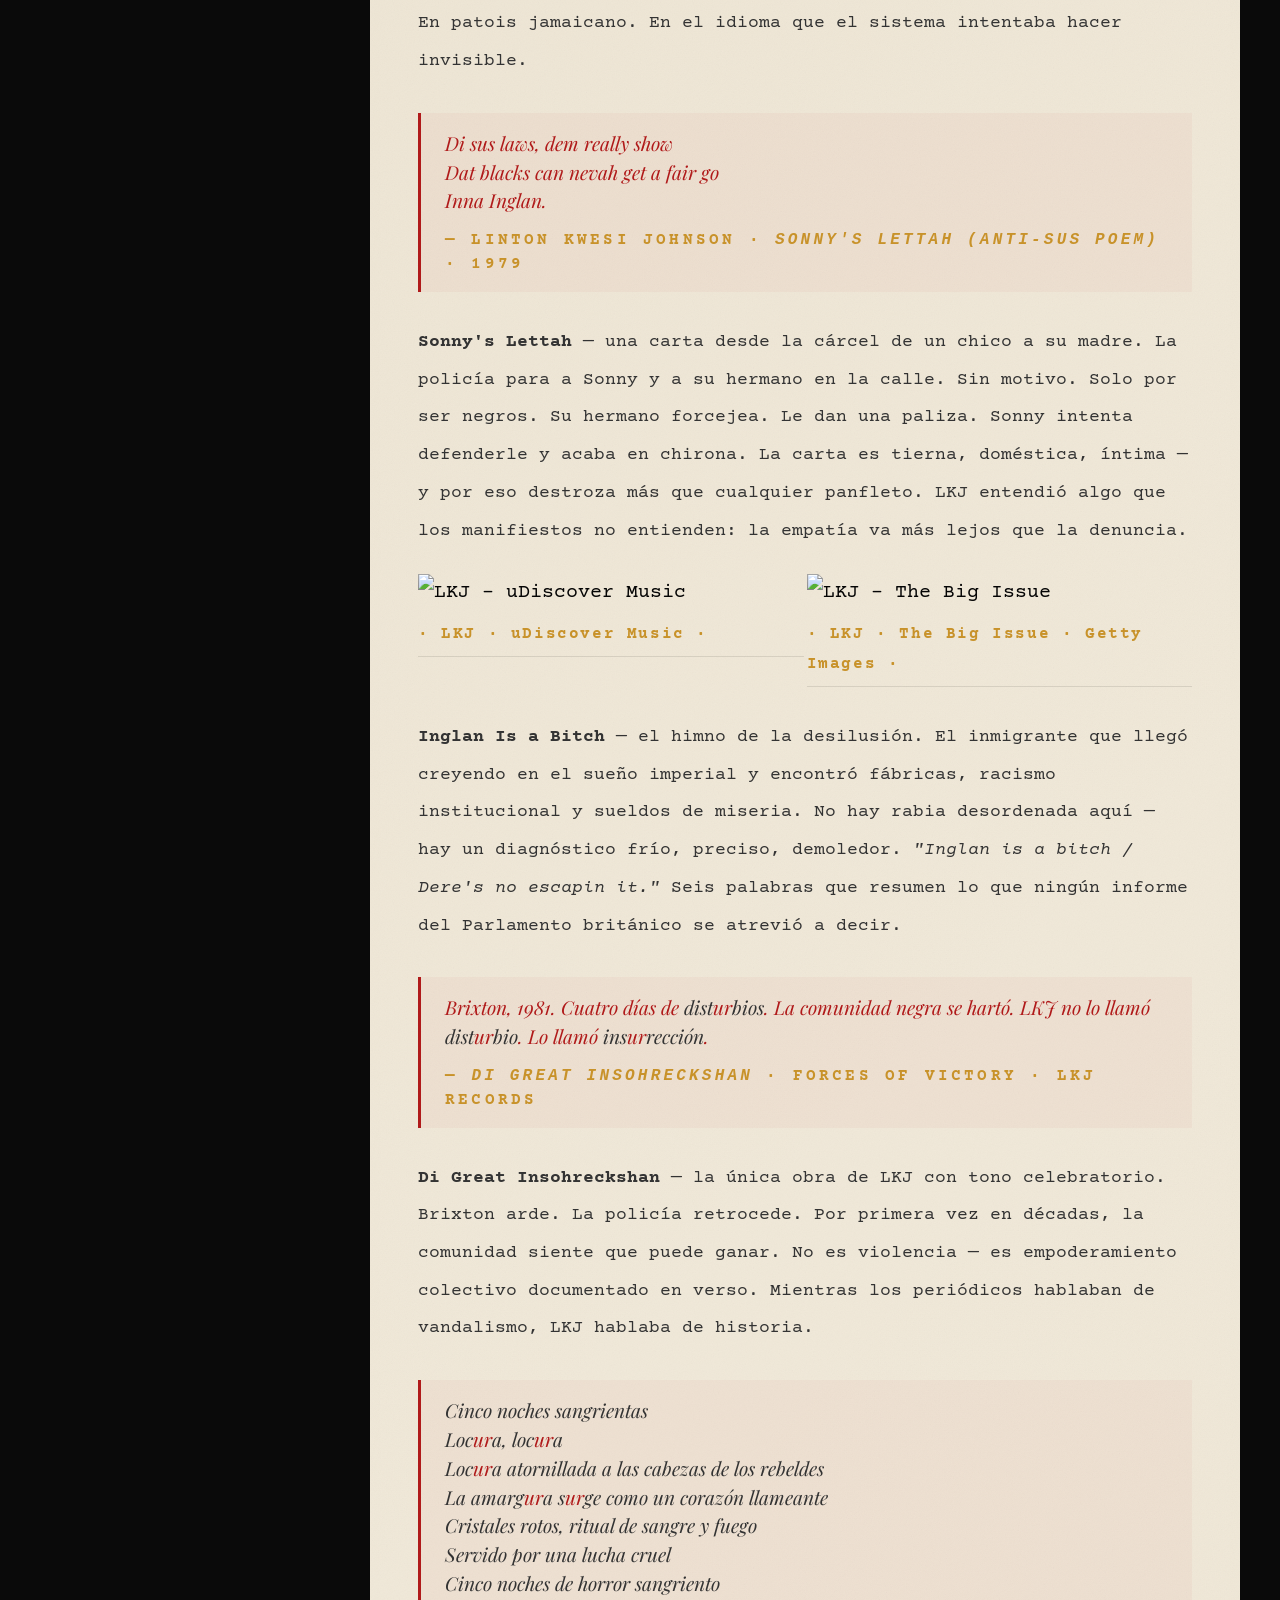
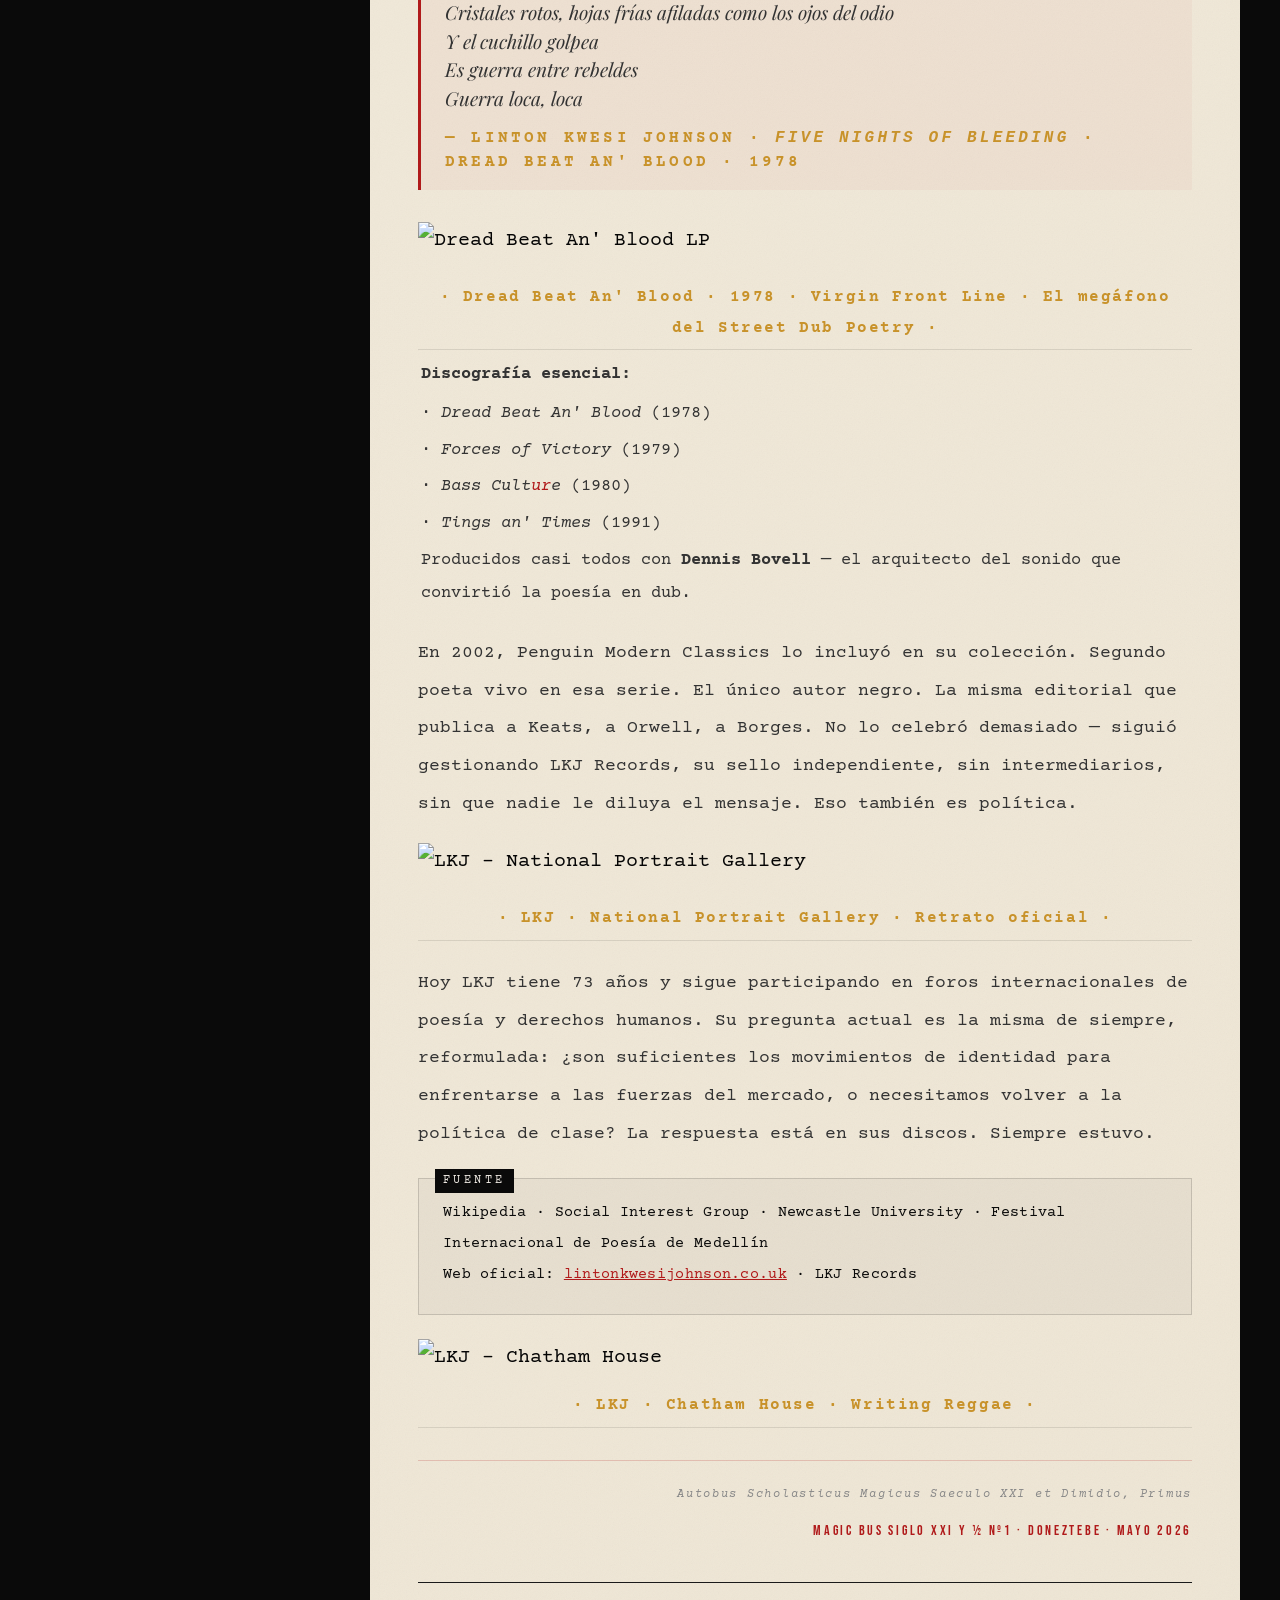
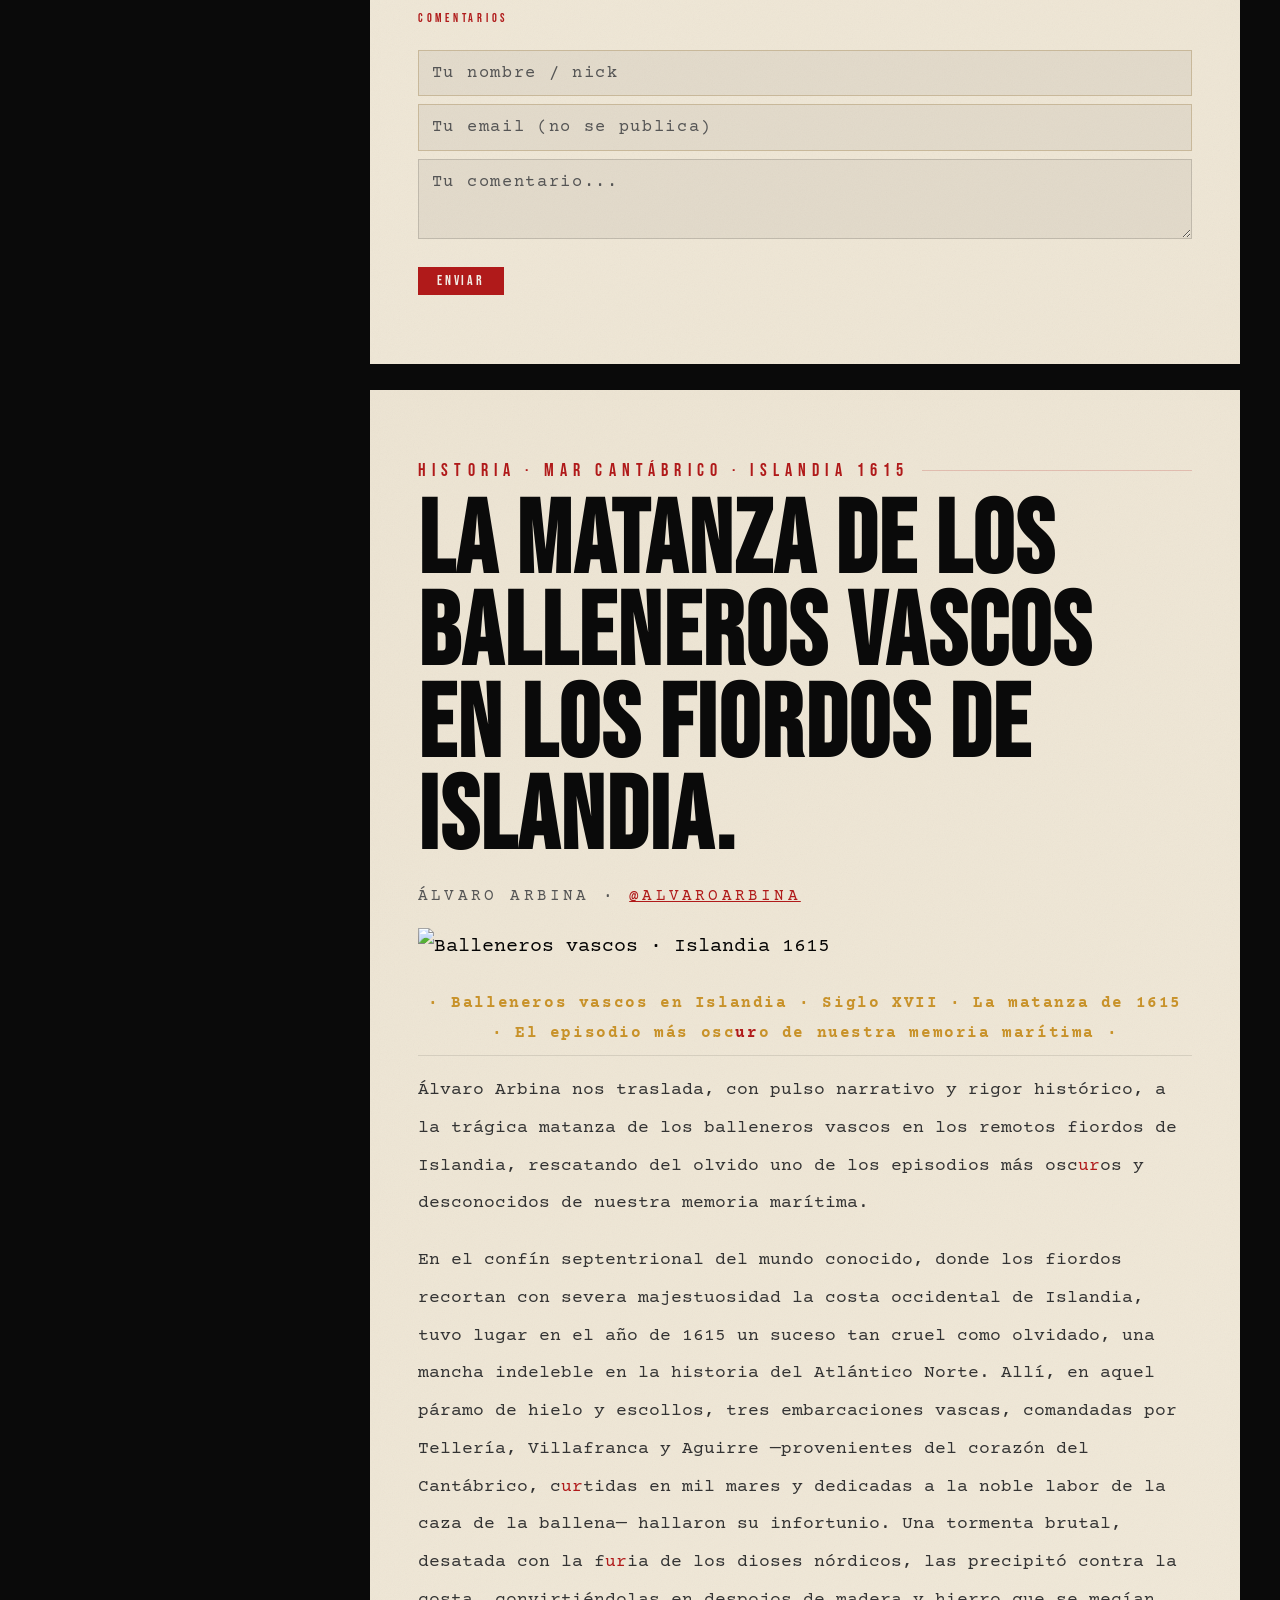
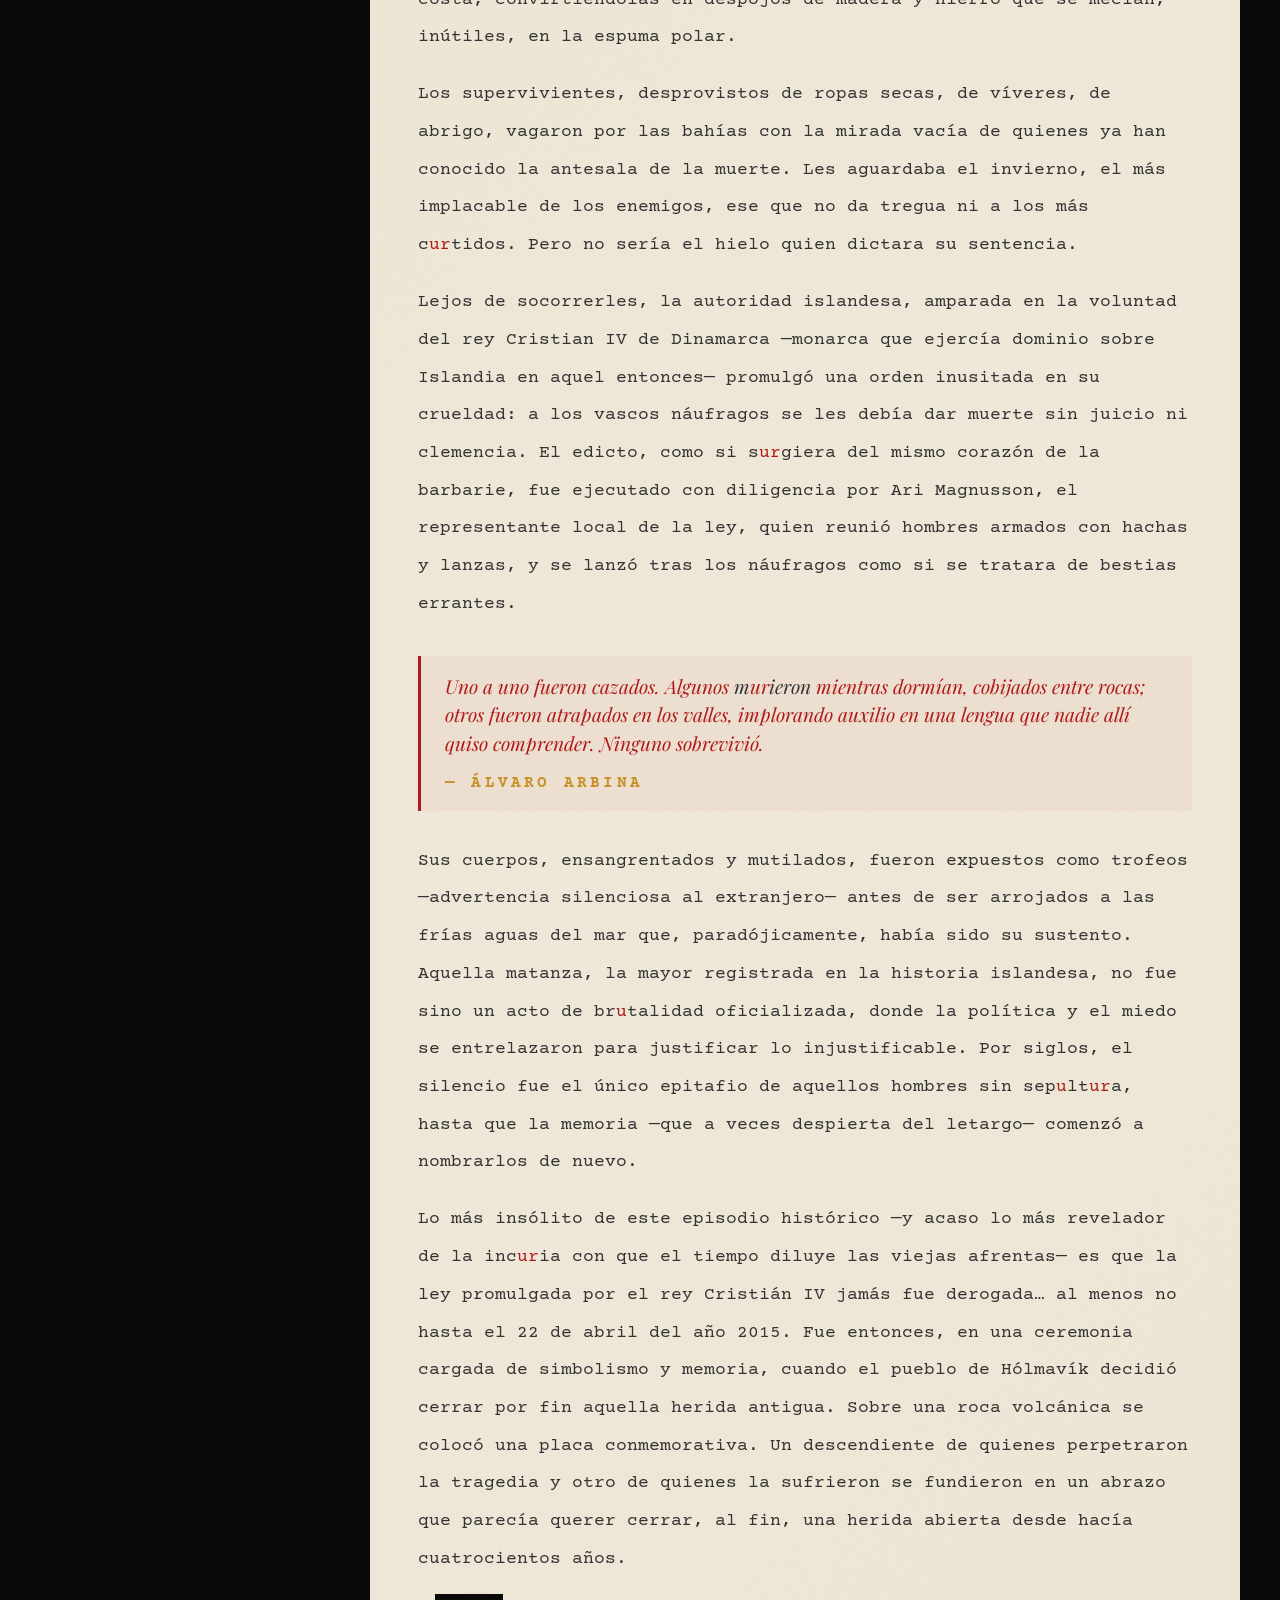
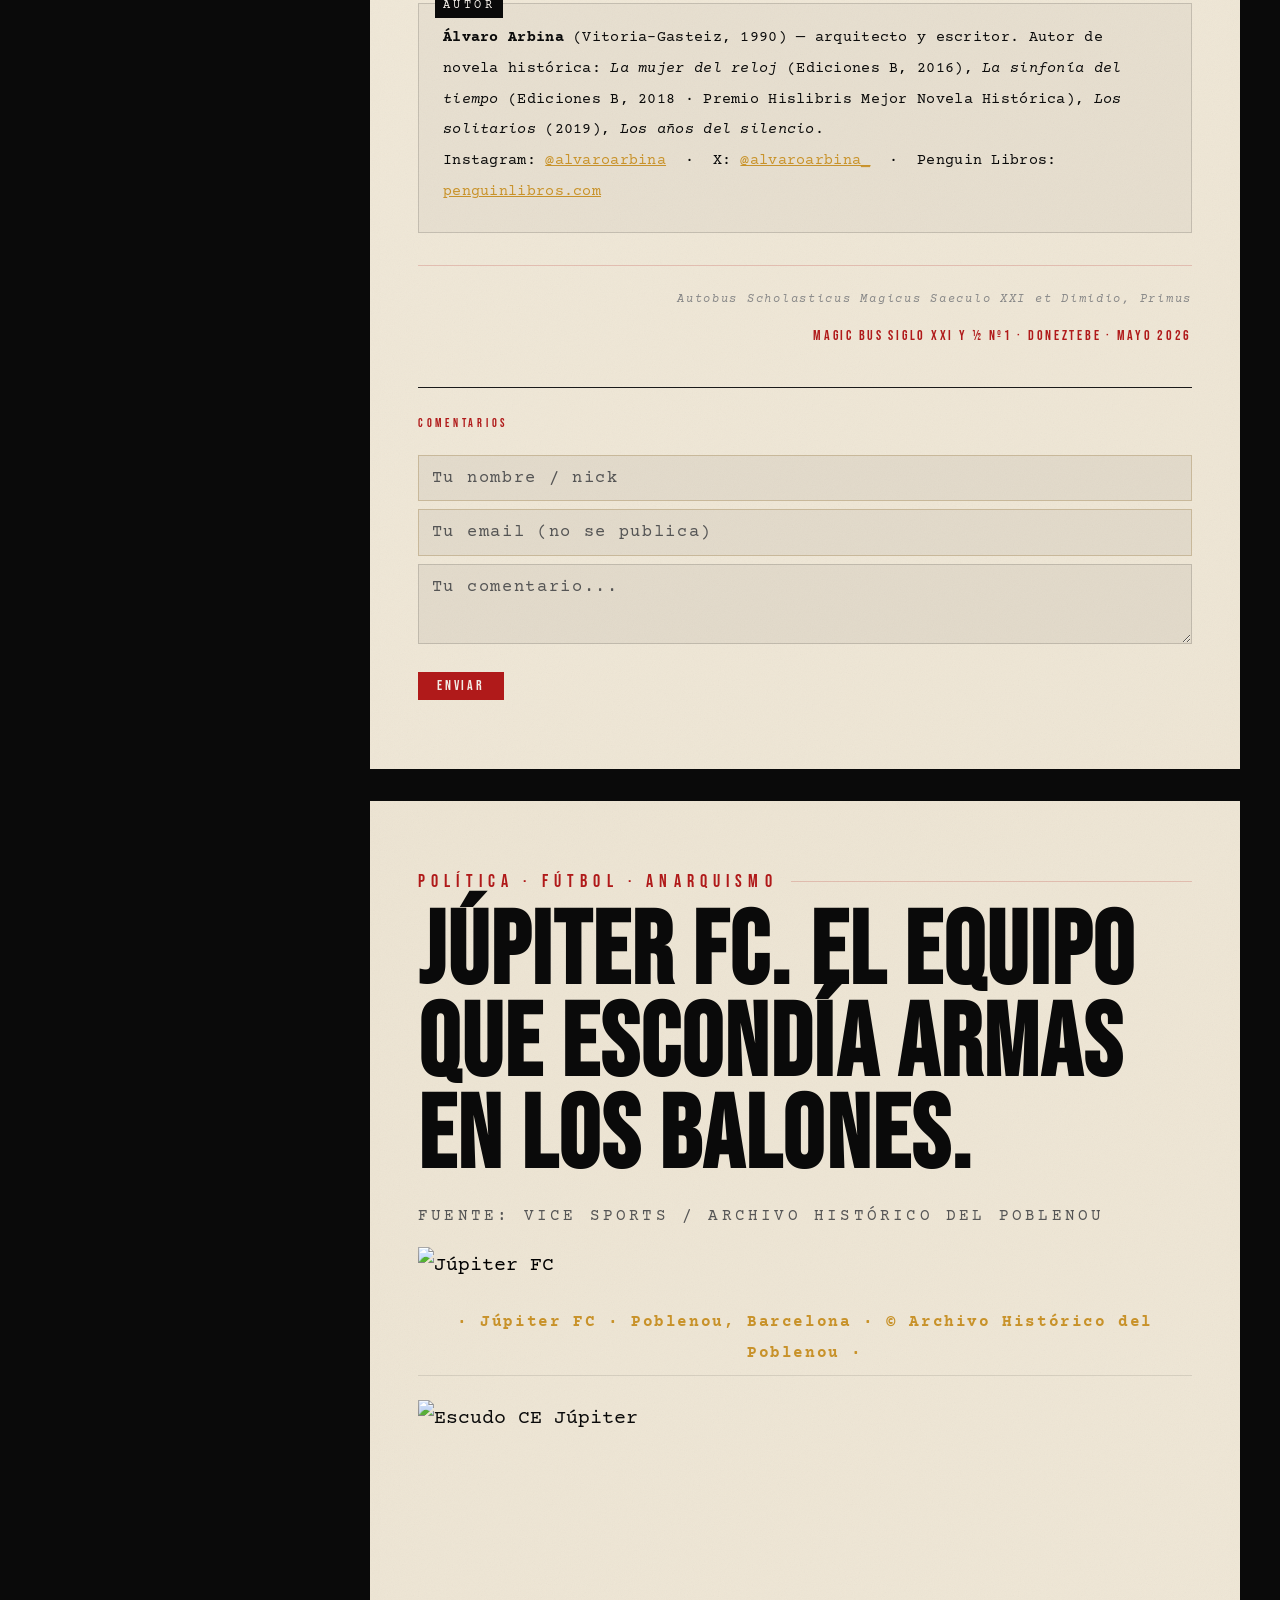
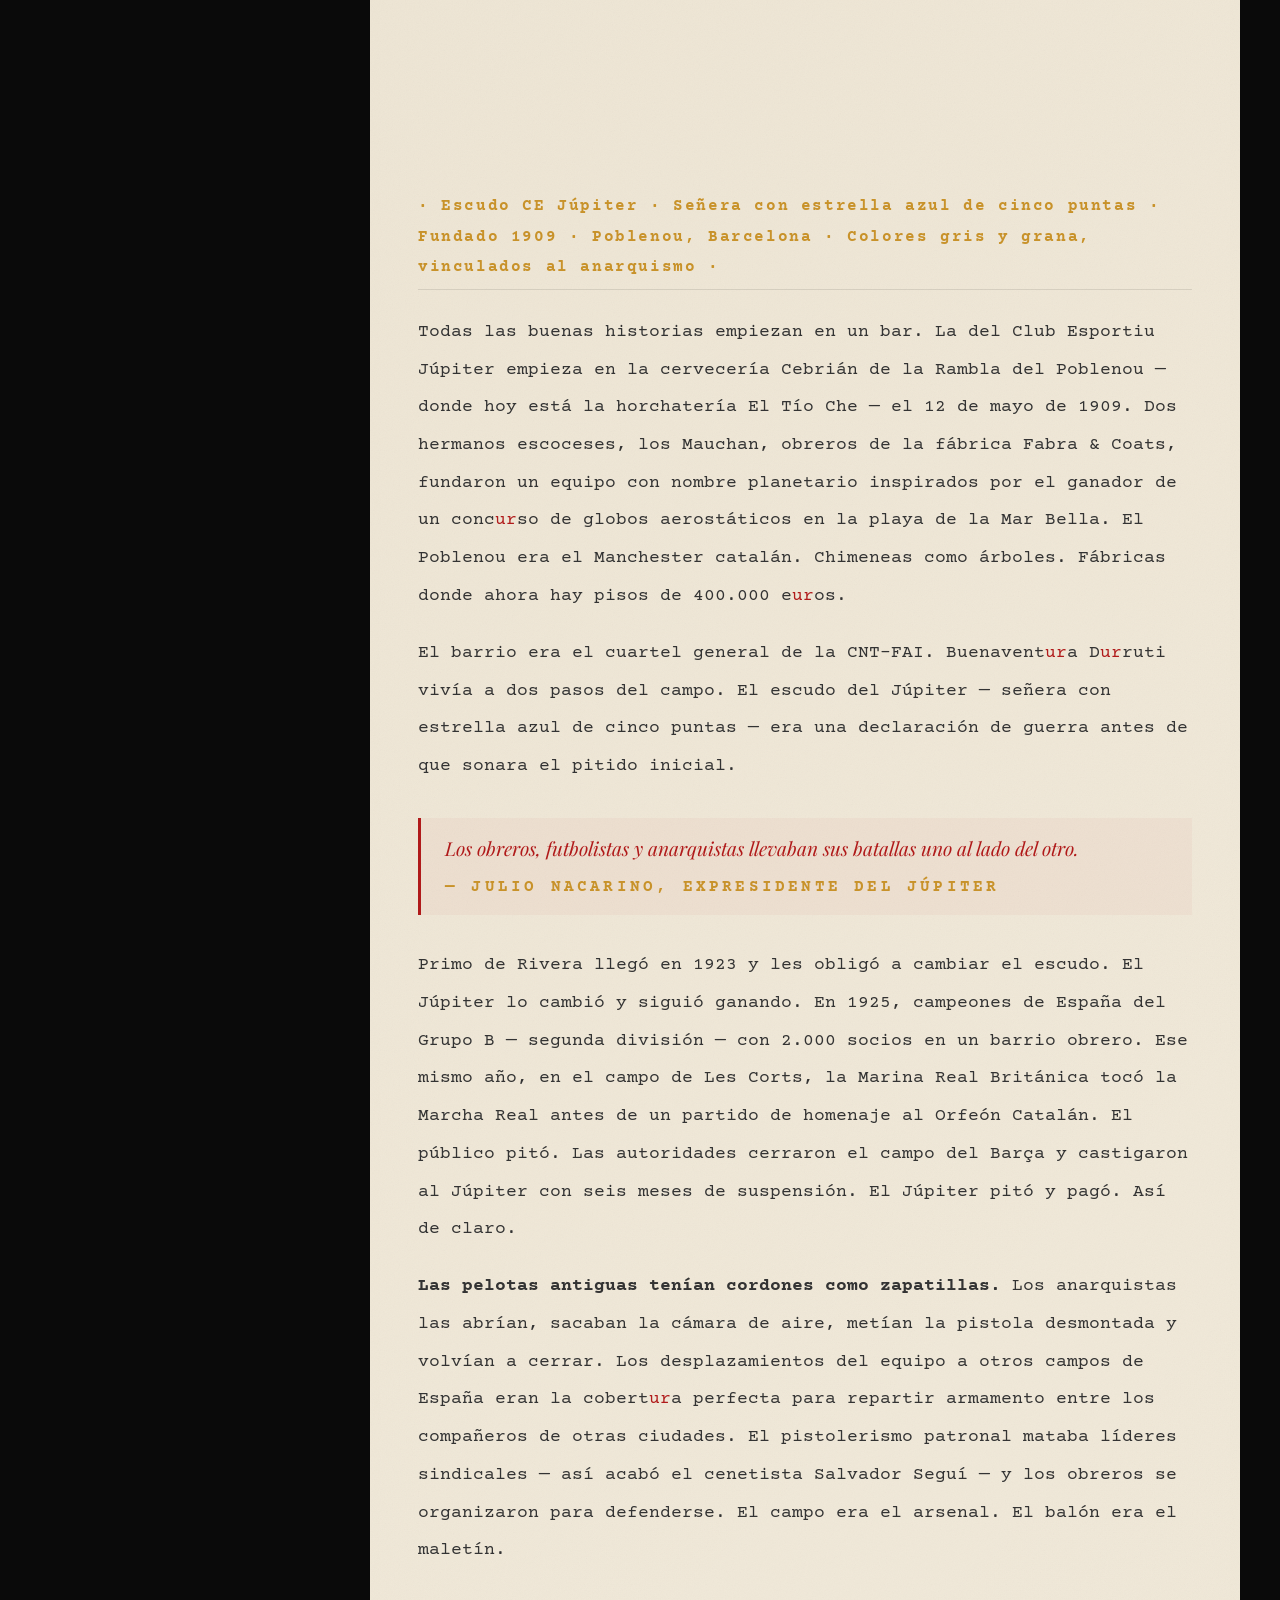
==== commit e8d802c4: "Add files via upload" ====
--- a/index.html
+++ b/index.html
@@ -577,21 +577,30 @@
   <aside class="sidebar" id="sidebar">
     <div class="sidebar-inner">
     <div class="sidebar-label">Secciones</div>
+
+    <!-- CRONOLÓGICO / DIARIO -->
+    <a id="btnOrden" href="#" onclick="toggleOrden(); return false;" style="display:block; font-family:'Bebas Neue',sans-serif; font-size:0.88rem; letter-spacing:0.2em; color:var(--red); text-decoration:none; padding:0.35rem 0; border-bottom:1px solid rgba(176,26,26,0.3); margin-bottom:0.3rem;">⇄ CRONOLÓGICO</a>
+
+    <!-- BUSCADOR -->
+    <input id="buscador" type="text" placeholder="Buscar en el fanzine..." oninput="buscarTexto(this.value)" style="width:100%; background:#111; border:1px solid #2a2a2a; color:var(--white); padding:0.4rem 0.6rem; font-family:'Courier Prime',monospace; font-size:0.78rem; outline:none; margin-bottom:0.8rem; display:block;">
+
     <nav>
-      <a href="#historia">Historia</a>
-      <a href="#musica">Música</a>
-      <a href="#politica">Política</a>
-      <a href="#digitalismo">Digitalismo</a>
-      <a href="#cine">Cine</a>
-      <a href="#fotografia">Fotografía</a>
-      <a href="#literatura">Literatura</a>
-      <a href="#cosmos">Cosmos</a>
-      <a href="#gastronomia">Gastronomía</a>
-      <a href="#beltza-style">Beltza Style</a>
-      <a href="#euskal-herria">Euskal Herria</a>
-      <a href="#comics">Cómics</a>
-      <a href="#archivo">Archivo</a>
+      <a href="#" onclick="filtrarSeccion('todas'); return false;" id="sec-todas" class="sec-link activa">· VER TODO</a>
+      <a href="#" onclick="filtrarSeccion('angustia'); return false;" id="sec-angustia" class="sec-link">Angustia existencial</a>
+      <a href="#" onclick="filtrarSeccion('black-power'); return false;" id="sec-black-power" class="sec-link">Black Power</a>
+      <a href="#" onclick="filtrarSeccion('cine'); return false;" id="sec-cine" class="sec-link">Cine</a>
+      <a href="#" onclick="filtrarSeccion('comics'); return false;" id="sec-comics" class="sec-link">Cómics</a>
+      <a href="#" onclick="filtrarSeccion('cosmos'); return false;" id="sec-cosmos" class="sec-link">Cosmos</a>
+      <a href="#" onclick="filtrarSeccion('digitalismo'); return false;" id="sec-digitalismo" class="sec-link">Digitalismo</a>
+      <a href="#" onclick="filtrarSeccion('euskal-herria'); return false;" id="sec-euskal-herria" class="sec-link">Euskal Herria</a>
+      <a href="#" onclick="filtrarSeccion('futbol'); return false;" id="sec-futbol" class="sec-link">Fútbol</a>
+      <a href="#" onclick="filtrarSeccion('historia'); return false;" id="sec-historia" class="sec-link">Historia</a>
+      <a href="#" onclick="filtrarSeccion('literatura'); return false;" id="sec-literatura" class="sec-link">Literatura</a>
+      <a href="#" onclick="filtrarSeccion('musica'); return false;" id="sec-musica" class="sec-link">Música</a>
+      <a href="#" onclick="filtrarSeccion('poesia'); return false;" id="sec-poesia" class="sec-link">Poesía</a>
+      <a href="#" onclick="filtrarSeccion('politica'); return false;" id="sec-politica" class="sec-link">Política</a>
     </nav>
+
 
     <!-- BUZÓN -->
     <div class="buzon">
@@ -615,9 +624,8 @@
       Donostia, 1990<br>——<br>
       <a href="https://www.beltzarecords.com/beltzascene" target="_blank">Beltza Scene →</a><br>
       Donostia, 2004<br>——<br>
-      Magic Bus<br>
-      Siglo XXI y ½<br>
-      2026 →<br>——<br>
+      <a href="#" target="_blank">Magic Bus Siglo XXI y ½ nº1</a><br>
+      Doneztebe, Mayo 2026<br>——<br>
       Luis Beltza<br>
       editor
     </div>
@@ -631,8 +639,223 @@
 
 
     <!-- POST: BALLENEROS VASCOS -->
+
+
+    <!-- POST: HACHA VASCA -->
+    <article class="block block-white" id="hacha-vasca" data-secciones="historia euskal-herria">
+      <div class="block-tag">Historia · Euskal Herria · Norteamérica · Siglo XV</div>
+      <h2 class="headline-xl">EL HACHA VASCA EN TERRITORIO H<span style="color:#b01a1a;">UR</span>ÓN. ANTES DE COLÓN.</h2>
+
+      <img src="https://live.staticflickr.com/65535/55240945551_b16fc9e1a8_b.jpg" alt="Hacha vasca" class="img-full" style="margin:1rem 0; filter:contrast(1.1);">
+      <p class="caption" style="text-align:center; margin-bottom:1.5rem;">· El hacha forjada en una ferrería gipuzkoana que unió el destino arqueológico de dos pueblos indígenas ·</p>
+
+      <div class="body-text">
+        Año 1500. En el yacimiento de Mantle — Whitchurch-Stouffville, a las afueras de lo que hoy es Toronto — una ciudad h<span style="color:#b01a1a;">ur</span>ona de 2.000 personas vive dentro de una triple empalizada. Noventa casas comunales. Campos de maíz que se extienden dos kilómetros en todas las direcciones. Una metrópolis. El arqueólogo Ron Williamson excava y encuentra algo que no debería estar ahí: un hacha de hierro forjada en Euskal Herria.
+      </div>
+
+      <div class="body-text">
+        El objeto más antiguo de hierro europeo encontrado en Norteamérica. Y no apareció en la costa — apareció a <strong style="color:#333;">más de 1.500 kilómetros</strong> tierra adentro, en los Grandes Lagos, donde ningún europeo llegaría oficialmente hasta 1615. El descubrimiento destrozó la línea temporal de la historia oficial con la misma precisión con que un hacha parte madera.
+      </div>
+
+      <div class="pullquote" style="color:#333;">
+        "Parece que cambia las reglas del juego en todos los sentidos."
+        <cite>— Dr. Ron Williamson · Arqueólogo · Universidad de Toronto</cite>
+      </div>
+
+      <img src="https://cloudfront-us-east-1.images.arcpublishing.com/infobae/4Y4IZADV3JDOLIJIGP7XLM6PQ4.jpg" alt="Yacimiento Mantle" class="img-full" style="margin:2rem 0 0.4rem 0; filter:contrast(1.05);">
+      <p class="caption" style="text-align:center; margin-bottom:1.5rem;">· Yacimiento Mantle · Whitchurch-Stouffville · Ontario · La mayor ciudad h<span style="color:#b01a1a;">ur</span>ona conocida · c. 1500 ·</p>
+
+
+      <div class="body-text">
+        La historia oficial decía: el primer contacto entre europeos y h<span style="color:#b01a1a;">ur</span>ones fue en 1615, cuando el explorador francés Étienne Brûlé llegó al lago Ontario. El hacha dice: no. Dice que un siglo antes, un arrantzale vasco entró en comercio — o en amistad, o en encuentro — con el pueblo h<span style="color:#b01a1a;">ur</span>ón. Lo suficientemente lejos de la costa como para que el hacha hubiera viajado de mano en mano a través de rutas de comercio indígenas que cruzaban el continente. Los h<span style="color:#b01a1a;">ur</span>ones la conservaron. La enterraron. Trataron el hierro vasco como lo que era: algo extraordinario.
+      </div>
+
+      <div class="body-text">
+        <strong style="color:#333;">¿Quiénes eran esos vascos?</strong> No eran España — España como estado no existía aún. El Reino de Navarra era independiente. Granada seguía siendo árabe. Aquellos hombres hablaban euskera, se regían por sus propios fueros y parlamentos, y llegaron al Atlántico Norte siguiendo ballenas y bacalao. Llegaron antes de 1492. La ferrería de Zerain (Gipuzkoa) — hoy convertida en el Centro de Visitantes Aizpitta — fue identificada como lugar de fabricación de hachas con la misma marca que la encontrada en Mantle. Los arqueólogos canadienses viajaron hasta allí. Metieron la mano en el mismo fuego.
+      </div>
+
+
+      <div style="display:flex; gap:2rem; margin:2rem 0; align-items:flex-start;">
+        <div style="flex:0 0 48%;">
+          <img src="https://encrypted-tbn0.gstatic.com/images?q=tbn:ANd9GcQ436z-9Uhvoa2QetmMCb7o1J6OCDgu-BwMvQ&s" alt="Hacha vasca de hierro" style="width:100%; display:block; filter:contrast(1.1);">
+          <img src="https://i.pinimg.com/originals/12/c8/54/12c854e0cdf9f826f86b0ec4acb2d8a7.jpg" alt="Arrantzales vascos" style="width:100%; display:block; filter:contrast(1.1); margin-top:2rem;">
+        </div>
+        <div style="flex:1; font-family:'Courier Prime',monospace; font-size:1rem; line-height:1.9; color:#333;">
+          <p>Los H<span style="color:#b01a1a;">ur</span>ones — o H<span style="color:#b01a1a;">ur</span>on-Wendat — eran una confederación de pueblos iroqueses que habitaban la región de los Grandes Lagos desde tiempos inmemoriales. Su nombre propio, <em>Wendat</em>, significa "habitantes de la isla" o "de la península". El término "H<span style="color:#b01a1a;">ur</span>ón" lo acuñaron los franceses: viene de <em>h<span style="color:#b01a1a;">ur</span>e</em>, cabeza hirsuta.</p>
+          <p style="margin-top:1rem;">En el siglo XV, cuando el hacha vasca llegó a sus manos a través de rutas comerciales indígenas que cruzaban el continente, los H<span style="color:#b01a1a;">ur</span>ones vivían en ciudades de varios miles de personas, cultivaban maíz, frijoles y calabaza, y mantenían alianzas diplomáticas complejas con otros pueblos. No eran tribus nómadas — eran civilizaciones.</p>
+        </div>
+      </div>
+
+      <div class="pullquote" style="color:#333;">
+        "En aquellas remotas aguas me encontré a mil vascos pescando bacalao."
+        <cite>— Jacques Cartier · Explorador francés · Primer viaje a Terranova · Siglo XVI</cite>
+      </div>
+
+      <div class="body-text">
+        Mil vascos. Cartier no salía de su asombro. Para cuando él llegó, los arrantzales del Cantábrico llevaban décadas operando en Terranova. Factorías en la costa, hornos para fundir aceite de ballena, redes de comercio que se extendían tierra adentro. Una de las primeras redes industriales en suelo americano — sin que nadie en Sevilla firmara ningún documento de exploración.
+      </div>
+
+      <div class="body-text">
+        El documental <em style="color:#333;">The Curse of the Axe</em> — La Maldición del Hacha — se estrenó en el Royal Ontario Museum y fue narrado por <strong style="color:#333;">Robbie Robertson</strong>, de The Band, nativo canadiense descendiente del pueblo mohawk. No es un detalle menor: el hombre que narra la historia de un hacha vasca en territorio h<span style="color:#b01a1a;">ur</span>ón es descendiente de los mismos pueblos que vivían en ese continente cuando llegaron los arrantzales. El círculo se cierra con una voz que tiene las dos memorias.
+      </div>
+
+      <div class="body-text">
+        La historia no empezó en 1492. No empezó en 1615. Empezó mucho antes, en el mar, con hombres que no tenían bandera de nación porque su nación aún no había sido inventada. Solo tenían el mar, el hierro y el euskera. Y llegaron primero.
+      </div>
+
+      <div class="olivetti" style="padding-top:1.2rem;">
+        <span style="position:absolute; top:-0.6rem; left:1rem; background:var(--black); padding:0 0.5rem; font-size:0.72rem; letter-spacing:0.3em; color:#f2ede6; text-transform:uppercase; font-family:'Courier Prime',monospace;">FUENTE</span>
+        Dr. Ron Williamson · Archaeological Services Inc. · Universidad de Toronto<br>
+        <em>Curse of the Axe</em> · Yap Films · History Television Canada · Royal Ontario Museum<br>
+        AboutBasqueCountry.eus · Nabarralde · Noticias de Gipuzkoa · Deia<br>
+        Centro de Visitantes Aizpitta · Ferrería de Zerain · Gipuzkoa
+      </div>
+
+      <div style="margin-top:2rem; border-top:1px solid rgba(176,26,26,0.2); padding-top:0.8rem; text-align:right;">
+        <span style="font-family:'Courier Prime',monospace; font-size:0.72rem; letter-spacing:0.15em; color:#888; font-style:italic;">Autobus Scholasticus Magicus Saeculo XXI et Dimidio, Primus</span><br>
+        <span style="font-family:'Bebas Neue',sans-serif; font-size:0.85rem; letter-spacing:0.2em; color:var(--red);">Magic Bus Siglo XXI y ½ Nº1 · Doneztebe · Mayo 2026</span>
+      </div>
+      <div class="comments">
+        <div class="comments-label">COMENTARIOS</div>
+        <form class="comment-form" action="https://formspree.io/f/mnjgdgnw" method="POST" onsubmit="handleComment(event, this)">
+          <input type="hidden" name="_subject" value="Magic Bus — Comentario: HACHA VASCA EN TERRITORIO HURÓN">
+          <input type="text" name="nick" placeholder="Tu nombre / nick" required>
+          <input type="email" name="email" placeholder="Tu email (no se publica)" required>
+          <textarea name="message" placeholder="Tu comentario..." required></textarea>
+          <button type="submit">ENVIAR</button>
+          <div class="form-ok">¡Eskerrik asko! · Comentario enviado.</div>
+        </form>
+      </div>
+    </article>
+
+    <div id="marquee-principal" class="marquee-bar">
+      <div class="marquee-inner">SOUL · FUNK · REGGAE · SKA · BLUES · JAZZ · PUNK · NEW WAVE · HIP HOP · BOSSA NOVA · DUB · CUMBIA · BRASIL · GARAGE · PSYCHEDELIC · KRAUTROCK · FREE JAZZ · NORTHERN SOUL · &nbsp;&nbsp;&nbsp; SOUL · FUNK · REGGAE · SKA · BLUES · JAZZ · PUNK · NEW WAVE · HIP HOP · BOSSA NOVA · DUB · CUMBIA · BRASIL · GARAGE · PSYCHEDELIC · KRAUTROCK · FREE JAZZ · NORTHERN SOUL ·</div>
+    </div>
+
+    <!-- POST: LINTON KWESI JOHNSON -->
+    <article class="block block-white" id="lkj" data-secciones="musica politica poesia">
+      <div class="block-tag">Música · Dub Poetry · Resistencia</div>
+      <h2 class="headline-xl">LINTON KWESI JOHNSON. LA PALABRA COMO ARMA.</h2>
+      <div class="byline">LKJ Records · <a href="https://lintonkwesijohnson.co.uk/" target="_blank" style="color:var(--red);">lintonkwesijohnson.co.uk</a></div>
+
+      <!-- FOTO PRINCIPAL -->
+      <img src="https://i.guim.co.uk/img/media/1f3556c6b74e6786b76b04e95108c3296185f499/0_0_3542_2125/master/3542.jpg?width=1200&quality=85&auto=format&fit=max&s=3f1afa6db1657a38ae4d17b085e19f01" alt="Linton Kwesi Johnson" class="img-full" style="margin:1rem 0; filter:contrast(1.05);">
+      <p class="caption" style="text-align:center; margin-bottom:1.5rem;">· Linton Kwesi Johnson · El padre de la Dub Poetry · Brixton, Londres ·</p>
+
+      <div class="body-text">
+        Jamaica, 1952. Londres, 1961. Nueve años, maleta, Brixton. La Inglaterra de posguerra necesitaba mano de obra y la fue a buscar al Caribe. La generación Windrush llegó con pasaporte británico y encontró carteles en las pensiones: <em style="color:#333;">No blacks, no dogs, no Irish.</em> El pequeño Linton lo vio todo. Lo procesó. Y cuando encontró la forma de responder, eligió la palabra sobre el ritmo del dub. Eso lo cambió todo.
+      </div>
+
+      <!-- FOTO 2 -->
+      <div class="body-text">
+        Panteras Negras británicos, Brixton, años 70. LKJ no llegó a la política desde la teoría — llegó desde la calle. El Black Parents Movement, el Race Today Collective, la lucha contra la ley <em style="color:#333;">sus</em> que permitía a la policía detener a cualquier joven negro por el simple hecho de existir en el espacio público. Todo eso entró en sus versos. En patois jamaicano. En el idioma que el sistema intentaba hacer invisible.
+      </div>
+
+      <div class="pullquote">
+        Di sus laws, dem really show<br>
+        Dat blacks can nevah get a fair go<br>
+        Inna Inglan.
+        <cite>— Linton Kwesi Johnson · <em>Sonny's Lettah (Anti-Sus Poem)</em> · 1979</cite>
+      </div>
+
+      <div class="body-text">
+        <strong>Sonny's Lettah</strong> — una carta desde la cárcel de un chico a su madre. La policía para a Sonny y a su hermano en la calle. Sin motivo. Solo por ser negros. Su hermano forcejea. Le dan una paliza. Sonny intenta defenderle y acaba en chirona. La carta es tierna, doméstica, íntima — y por eso destroza más que cualquier panfleto. LKJ entendió algo que los manifiestos no entienden: la empatía va más lejos que la denuncia.
+      </div>
+
+      <!-- FOTO 3 -->
+      <div class="photo-grid-2" style="margin:1.5rem 0;">
+        <div>
+          <img src="https://www.udiscovermusic.com/wp-content/uploads/2023/10/linton-kwesi.jpg" alt="LKJ - uDiscover Music" style="width:100%; display:block; filter:contrast(1.05);">
+          <p class="caption">· LKJ · uDiscover Music ·</p>
+        </div>
+        <div>
+          <img src="https://www.bigissue.com/wp-content/uploads/2023/04/1559-YS_GettyImages-76056712.jpg" alt="LKJ - The Big Issue" style="width:100%; display:block; filter:contrast(1.05);">
+          <p class="caption">· LKJ · The Big Issue · Getty Images ·</p>
+        </div>
+      </div>
+
+      <div class="body-text">
+        <strong>Inglan Is a Bitch</strong> — el himno de la desilusión. El inmigrante que llegó creyendo en el sueño imperial y encontró fábricas, racismo institucional y sueldos de miseria. No hay rabia desordenada aquí — hay un diagnóstico frío, preciso, demoledor. <em style="color:#333;">"Inglan is a bitch / Dere's no escapin it."</em> Seis palabras que resumen lo que ningún informe del Parlamento británico se atrevió a decir.
+      </div>
+
+      <div class="pullquote">
+        Brixton, 1981. Cuatro días de <span style="color:#333;">dist</span><span style="color:#b01a1a;">ur</span><span style="color:#333;">bios</span>. La comunidad negra se hartó. LKJ no lo llamó <span style="color:#333;">dist</span><span style="color:#b01a1a;">ur</span><span style="color:#333;">bio</span>. Lo llamó <span style="color:#333;">ins</span><span style="color:#b01a1a;">ur</span><span style="color:#333;">rección</span>.
+        <cite>— <em>Di Great Insohreckshan</em> · Forces of Victory · LKJ Records</cite>
+      </div>
+
+      <div class="body-text">
+        <strong>Di Great Insohreckshan</strong> — la única obra de LKJ con tono celebratorio. Brixton arde. La policía retrocede. Por primera vez en décadas, la comunidad siente que puede ganar. No es violencia — es empoderamiento colectivo documentado en verso. Mientras los periódicos hablaban de vandalismo, LKJ hablaba de historia.
+      </div>
+
+      <!-- PORTADA ÁLBUM -->
+      <div class="pullquote" style="color:#333; border-left-color:#b01a1a;">
+        <em>Cinco noches sangrientas<br>
+        Loc<span style="color:#b01a1a;">ur</span>a, loc<span style="color:#b01a1a;">ur</span>a<br>
+        Loc<span style="color:#b01a1a;">ur</span>a atornillada a las cabezas de los rebeldes<br>
+        La amarg<span style="color:#b01a1a;">ur</span>a s<span style="color:#b01a1a;">ur</span>ge como un corazón llameante<br>
+        Cristales rotos, ritual de sangre y fuego<br>
+        Servido por una lucha cruel<br>
+        Cinco noches de horror sangriento<br>
+        Cristales rotos, hojas frías afiladas como los ojos del odio<br>
+        Y el cuchillo golpea<br>
+        Es guerra entre rebeldes<br>
+        Guerra loca, loca</em>
+        <cite>— Linton Kwesi Johnson · <em>Five Nights of Bleeding</em> · Dread Beat An' Blood · 1978</cite>
+      </div>
+
+      <img src="https://img.over-blog-kiwi.com/2/47/54/03/20191003/ob_2a66e8_lkj-dread-beat-blood-translation-of-fi.jpg" alt="Dread Beat An' Blood LP" class="img-full" style="margin:1rem 0; filter:contrast(1.05);">
+      <p class="caption" style="text-align:center; margin-bottom:0.5rem;">· Dread Beat An' Blood · 1978 · Virgin Front Line · El megáfono del Street Dub Poetry ·</p>
+      <div style="font-family:'Courier Prime',monospace; font-size:1.05rem; color:#333; line-height:2; margin-bottom:1.5rem; padding:0 0.2rem;">
+        <p style="margin-bottom:0.3rem;"><strong style="color:#333;">Discografía esencial:</strong></p>
+        <p style="margin-bottom:0.2rem;">· <em>Dread Beat An' Blood</em> (1978)</p>
+        <p style="margin-bottom:0.2rem;">· <em>Forces of Victory</em> (1979)</p>
+        <p style="margin-bottom:0.2rem;">· <em>Bass Cult<span style="color:#b01a1a;">ur</span>e</em> (1980)</p>
+        <p style="margin-bottom:0.2rem;">· <em>Tings an' Times</em> (1991)</p>
+        <p style="margin-bottom:0;">Producidos casi todos con <strong style="color:#333;">Dennis Bovell</strong> — el arquitecto del sonido que convirtió la poesía en dub.</p>
+      </div>
+
+      <!-- FOTO CHATHAM HOUSE -->
+      <div class="body-text">
+        En 2002, Penguin Modern Classics lo incluyó en su colección. Segundo poeta vivo en esa serie. El único autor negro. La misma editorial que publica a Keats, a Orwell, a Borges. No lo celebró demasiado — siguió gestionando LKJ Records, su sello independiente, sin intermediarios, sin que nadie le diluya el mensaje. Eso también es política.
+      </div>
+
+      <!-- FOTO NPG LARGA -->
+      <img src="https://www.npg.org.uk/assets/image-cache/long/mw59318/Linton-Kwesi-Johnson.36ad223f.jpg" alt="LKJ - National Portrait Gallery" class="img-full" style="margin:1rem 0; filter:contrast(1.05);">
+      <p class="caption" style="text-align:center; margin-bottom:1.5rem;">· LKJ · National Portrait Gallery · Retrato oficial ·</p>
+
+      <div class="body-text">
+        Hoy LKJ tiene 73 años y sigue participando en foros internacionales de poesía y derechos humanos. Su pregunta actual es la misma de siempre, reformulada: ¿son suficientes los movimientos de identidad para enfrentarse a las fuerzas del mercado, o necesitamos volver a la política de clase? La respuesta está en sus discos. Siempre estuvo.
+      </div>
+
+      <div class="olivetti" style="padding-top:1.2rem;">
+        <span style="position:absolute; top:-0.6rem; left:1rem; background:var(--black); padding:0 0.5rem; font-size:0.72rem; letter-spacing:0.3em; color:#f2ede6; text-transform:uppercase; font-family:'Courier Prime',monospace;">FUENTE</span>
+        Wikipedia · Social Interest Group · Newcastle University · Festival Internacional de Poesía de Medellín<br>
+        Web oficial: <a href="https://lintonkwesijohnson.co.uk/" target="_blank" style="color:var(--red);">lintonkwesijohnson.co.uk</a> · LKJ Records
+      </div>
+
+      <img src="https://www.chathamhouse.org/sites/default/files/styles/12_6_media_huge/public/2023-03/11%20Writing%20Reggae%2002%20copy%20this%20one%20this%20one.jpg?h=e695fe12&itok=HTKOCNMk" alt="LKJ - Chatham House" class="img-full" style="margin:1.5rem 0 0.4rem 0; filter:contrast(1.05);">
+      <p class="caption" style="text-align:center; margin-bottom:1.5rem;">· LKJ · Chatham House · Writing Reggae ·</p>
+
+      <div style="margin-top:2rem; border-top:1px solid rgba(176,26,26,0.2); padding-top:0.8rem; text-align:right;">
+        <span style="font-family:'Courier Prime',monospace; font-size:0.72rem; letter-spacing:0.15em; color:#888; font-style:italic;">Autobus Scholasticus Magicus Saeculo XXI et Dimidio, Primus</span><br>
+        <span style="font-family:'Bebas Neue',sans-serif; font-size:0.85rem; letter-spacing:0.2em; color:var(--red);">Magic Bus Siglo XXI y ½ Nº1 · Doneztebe · Mayo 2026</span>
+      </div>
+      <div class="comments">
+        <div class="comments-label">COMENTARIOS</div>
+        <form class="comment-form" action="https://formspree.io/f/mnjgdgnw" method="POST" onsubmit="handleComment(event, this)">
+          <input type="hidden" name="_subject" value="Magic Bus — Comentario: LINTON KWESI JOHNSON">
+          <input type="text" name="nick" placeholder="Tu nombre / nick" required>
+          <input type="email" name="email" placeholder="Tu email (no se publica)" required>
+          <textarea name="message" placeholder="Tu comentario..." required></textarea>
+          <button type="submit">ENVIAR</button>
+          <div class="form-ok">¡Eskerrik asko! · Comentario enviado.</div>
+        </form>
+      </div>
+    </article>
+    <div style="height:clamp(0.5rem,2vw,1.75rem); background:#0a0a0a;"></div>
+
     <div id="historia" style="position:relative; top:-90px; visibility:hidden;"></div>
-    <article class="block block-white" id="balleneros">
+    <article class="block block-white" id="balleneros" data-secciones="historia euskal-herria">
       <div class="block-tag">Historia · Mar Cantábrico · Islandia 1615</div>
       <h2 class="headline-xl">LA MATANZA DE LOS BALLENEROS VASCOS EN LOS FIORDOS DE ISLANDIA.</h2>
       <div class="byline">Álvaro Arbina · <a href="https://www.instagram.com/alvaroarbina/" target="_blank" style="color:var(--red);">@alvaroarbina</a></div>
@@ -644,7 +867,7 @@
       </div>
 
       <div class="body-text">
-        En el confín septentrional del mundo conocido, donde los fiordos recortan con severa majestuosidad la costa occidental de Islandia, tuvo lugar en el año de 1615 un suceso tan cruel como olvidado, una mancha indeleble en la historia del Atlántico Norte. Allí, en aquel páramo de hielo y escollos, tres embarcaciones vascas, comandadas por Tellería, Villafranca y Agu<span style="color:#b01a1a;">ir</span>re —provenientes del corazón del Cantábrico, c<span style="color:#b01a1a;">ur</span>tidas en mil mares y dedicadas a la noble labor de la caza de la ballena— hallaron su infort<span style="color:#b01a1a;">u</span>nio. Una tormenta brutal, desatada con la f<span style="color:#b01a1a;">ur</span>ia de los dioses nórdicos, las precipitó contra la costa, convirtiéndolas en despojos de madera y hierro que se mecían, inútiles, en la espuma polar.
+        En el confín septentrional del mundo conocido, donde los fiordos recortan con severa majestuosidad la costa occidental de Islandia, tuvo lugar en el año de 1615 un suceso tan cruel como olvidado, una mancha indeleble en la historia del Atlántico Norte. Allí, en aquel páramo de hielo y escollos, tres embarcaciones vascas, comandadas por Tellería, Villafranca y Aguirre —provenientes del corazón del Cantábrico, c<span style="color:#b01a1a;">ur</span>tidas en mil mares y dedicadas a la noble labor de la caza de la ballena— hallaron su infortunio. Una tormenta brutal, desatada con la f<span style="color:#b01a1a;">ur</span>ia de los dioses nórdicos, las precipitó contra la costa, convirtiéndolas en despojos de madera y hierro que se mecían, inútiles, en la espuma polar.
       </div>
 
       <div class="body-text">
@@ -652,16 +875,16 @@
       </div>
 
       <div class="body-text">
-        Lejos de socorrerles, la autoridad islandesa, amparada en la voluntad del rey Cristian IV de Dinamarca —monarca que ejercía dominio sobre Islandia en aquel entonces— promulgó una orden inusitada en su cr<span style="color:#b01a1a;">u</span>eldad: a los vascos náufragos se les debía dar muerte sin juicio ni clemencia. El edicto, como si s<span style="color:#b01a1a;">ur</span>giera del mismo corazón de la barbarie, fue ejecutado con diligencia por Ari Magnusson, el representante local de la ley, quien reunió hombres armados con hachas y lanzas, y se lanzó tras los náufragos como si se tratara de bestias errantes.
+        Lejos de socorrerles, la autoridad islandesa, amparada en la voluntad del rey Cristian IV de Dinamarca —monarca que ejercía dominio sobre Islandia en aquel entonces— promulgó una orden inusitada en su crueldad: a los vascos náufragos se les debía dar muerte sin juicio ni clemencia. El edicto, como si s<span style="color:#b01a1a;">ur</span>giera del mismo corazón de la barbarie, fue ejecutado con diligencia por Ari Magnusson, el representante local de la ley, quien reunió hombres armados con hachas y lanzas, y se lanzó tras los náufragos como si se tratara de bestias errantes.
       </div>
 
       <div class="pullquote">
-        Uno a uno fueron cazados. Algunos m<span style="color:#b01a1a;">ur</span>ieron mientras dormían, cobijados entre rocas; otros fueron atrapados en los valles, implorando auxilio en una lengua que nadie allí quiso comprender. Ninguno sobrevivió.
+        Uno a uno fueron cazados. Algunos <span style="color:#333;">m</span><span style="color:#b01a1a;">ur</span><span style="color:#333;">ieron</span> mientras dormían, cobijados entre rocas; otros fueron atrapados en los valles, implorando auxilio en una lengua que nadie allí quiso comprender. Ninguno sobrevivió.
         <cite>— Álvaro Arbina</cite>
       </div>
 
       <div class="body-text">
-        Sus c<span style="color:#b01a1a;">ue</span>rpos, ensangrentados y mutilados, fueron expuestos como trofeos —advertencia silenciosa al extranjero— antes de ser arrojados a las frías aguas del mar que, paradójicamente, había sido su sustento. Aquella matanza, la mayor registrada en la historia islandesa, no fue sino un acto de br<span style="color:#b01a1a;">u</span>talidad oficializada, donde la política y el miedo se entrelazaron para justificar lo injustificable. Por siglos, el silencio fue el único epitafio de aquellos hombres sin sep<span style="color:#b01a1a;">u</span>lt<span style="color:#b01a1a;">ur</span>a, hasta que la memoria —que a veces despierta del letargo— comenzó a nombrarlos de nuevo.
+        Sus cuerpos, ensangrentados y mutilados, fueron expuestos como trofeos —advertencia silenciosa al extranjero— antes de ser arrojados a las frías aguas del mar que, paradójicamente, había sido su sustento. Aquella matanza, la mayor registrada en la historia islandesa, no fue sino un acto de br<span style="color:#b01a1a;">u</span>talidad oficializada, donde la política y el miedo se entrelazaron para justificar lo injustificable. Por siglos, el silencio fue el único epitafio de aquellos hombres sin sep<span style="color:#b01a1a;">u</span>lt<span style="color:#b01a1a;">ur</span>a, hasta que la memoria —que a veces despierta del letargo— comenzó a nombrarlos de nuevo.
       </div>
 
       <div class="body-text">
@@ -676,6 +899,10 @@
         Penguin Libros: <a href="https://www.penguinlibros.com/es/4098-alvaro-arbina" target="_blank" style="color:var(--amber);">penguinlibros.com</a>
       </div>
 
+      <div style="margin-top:2rem; border-top:1px solid rgba(176,26,26,0.2); padding-top:0.8rem; text-align:right;">
+        <span style="font-family:'Courier Prime',monospace; font-size:0.72rem; letter-spacing:0.15em; color:#888; font-style:italic;">Autobus Scholasticus Magicus Saeculo XXI et Dimidio, Primus</span><br>
+        <span style="font-family:'Bebas Neue',sans-serif; font-size:0.85rem; letter-spacing:0.2em; color:var(--red);">Magic Bus Siglo XXI y ½ Nº1 · Doneztebe · Mayo 2026</span>
+      </div>
       <div class="comments">
         <div class="comments-label">COMENTARIOS</div>
         <form class="comment-form" action="https://formspree.io/f/mnjgdgnw" method="POST" onsubmit="handleComment(event, this)">
@@ -689,15 +916,11 @@
       </div>
     </article>
 
-    <div id="marquee-principal" class="marquee-bar">
-      <div class="marquee-inner">SOUL · FUNK · REGGAE · SKA · BLUES · JAZZ · PUNK · NEW WAVE · HIP HOP · BOSSA NOVA · DUB · CUMBIA · BRASIL · GARAGE · PSYCHEDELIC · KRAUTROCK · FREE JAZZ · NORTHERN SOUL · &nbsp;&nbsp;&nbsp; SOUL · FUNK · REGGAE · SKA · BLUES · JAZZ · PUNK · NEW WAVE · HIP HOP · BOSSA NOVA · DUB · CUMBIA · BRASIL · GARAGE · PSYCHEDELIC · KRAUTROCK · FREE JAZZ · NORTHERN SOUL ·</div>
-    </div>
-
     <!-- POST: JÚPITER FC -->
-    <article class="block block-white" id="jupiter">
+    <article class="block block-white" id="jupiter" data-secciones="historia politica futbol">
       <div class="block-tag">Política · Fútbol · Anarquismo</div>
       <h2 class="headline-xl">JÚPITER FC. EL EQUIPO QUE ESCONDÍA ARMAS EN LOS BALONES.</h2>
-      <div class="byline">Luis Beltza · Fuente: Vice Sports / Archivo Histórico del Poblenou</div>
+      <div class="byline">Fuente: Vice Sports / Archivo Histórico del Poblenou</div>
       <img src="https://live.staticflickr.com/65535/55238471806_c68314ffb1_b.jpg" alt="Júpiter FC" class="img-full" style="margin:1rem 0; filter:contrast(1.1);">
       <p class="caption" style="text-align:center; margin-bottom:1rem;">· Júpiter FC · Poblenou, Barcelona · © Archivo Histórico del Poblenou ·</p>
       <div style="margin:1.5rem 0;">
@@ -727,7 +950,7 @@
       </div>
 
       <div class="pullquote">
-        Desde el campo del Júpiter salieron dos camiones para combatir la ins<span style="color:#b01a1a;">ur</span>rección fascista el 19 de julio de 1936.
+        Desde el campo del Júpiter salieron dos camiones para combatir la <span style="color:#333;">ins</span><span style="color:#b01a1a;">ur</span><span style="color:#333;">rección</span> fascista el 19 de julio de 1936.
         <cite>— Agustí Guillamón, historiador</cite>
       </div>
 
@@ -748,7 +971,7 @@
       </div>
 
       <div class="pullquote">
-        <strong>Rastros de Júpiter</strong> — Doneztebe (Santesteban), Nafarroa. Cada quinto sábado de mes en <strong>Ultramarinos Parroquia 13</strong>, C/ Parroquia 13. Mercadillo de brocante, antigüedades, coleccionismo y artesanía. Música en directo — sesiones DJ, actuaciones. Vermú al estilo Parroquia 13. Entrada libre. El espíritu del Manchester catalán aterriza en el Bidasoa. Una iniciativa de <strong>Beltza Records · Beltza Experience</strong> para dinamizar la vida cult<span style="color:#b01a1a;">ur</span>al de la zona con propuestas que mezclan lo retro, lo artístico y lo social. Como el Júpiter: obrero, festivo y con las ideas muy claras.
+        <strong>Rastros de Júpiter</strong> — Doneztebe (Santesteban), Nafarroa. Cada quinto sábado de mes en <strong>Ultramarinos Parroquia 13</strong>, C/ Parroquia 13. Mercadillo de brocante, antigüedades, coleccionismo y artesanía. Música en directo — sesiones DJ, actuaciones. Vermú al estilo Parroquia 13. Entrada libre. El espíritu del Manchester catalán aterriza en el Bidasoa. Una iniciativa de <strong>Beltza Records · Beltza Experience</strong> para dinamizar la vida <span style="color:#333;">cult</span><span style="color:#b01a1a;">ur</span><span style="color:#333;">al</span> de la zona con propuestas que mezclan lo retro, lo artístico y lo social. Como el Júpiter: obrero, festivo y con las ideas muy claras.
         <cite>— <a href="https://www.instagram.com/beltzaexperience/" target="_blank" style="color:var(--amber);">@beltzaexperience</a> · C/ Parroquia 13 · Doneztebe · Beltza Experience</cite>
       </div>
 
@@ -760,6 +983,10 @@
         dialectik-football.info · <em>L'apport du CE Júpiter aux anarchistes barcelonais · juillet 1936</em>
       </div>
 
+      <div style="margin-top:2rem; border-top:1px solid rgba(176,26,26,0.2); padding-top:0.8rem; text-align:right;">
+        <span style="font-family:'Courier Prime',monospace; font-size:0.72rem; letter-spacing:0.15em; color:#888; font-style:italic;">Autobus Scholasticus Magicus Saeculo XXI et Dimidio, Primus</span><br>
+        <span style="font-family:'Bebas Neue',sans-serif; font-size:0.85rem; letter-spacing:0.2em; color:var(--red);">Magic Bus Siglo XXI y ½ Nº1 · Doneztebe · Mayo 2026</span>
+      </div>
       <div class="comments">
         <div class="comments-label">COMENTARIOS</div>
         <form class="comment-form" action="https://formspree.io/f/mnjgdgnw" method="POST" onsubmit="handleComment(event, this)">
@@ -774,7 +1001,7 @@
     </article>
 
 
-    <article class="block block-white" id="digitalismo">
+    <article class="block block-white" id="digitalismo" data-secciones="digitalismo angustia">
       <div class="block-tag">Digitalismo · Sistema Mundo</div>
       <h2 class="headline-xl">PONZOÑA DIGITAL EN UN SISTEMA MUNDO DIGITALISTA.</h2>
       <div class="byline">Luis Beltza</div>
@@ -792,11 +1019,15 @@
         La tecnología siempre ha sido una herramienta del ser humano creada por su capacidad ne<span style="color:#b01a1a;">ur</span>onal desde la edad de piedra. Antes esa piedra cortaba las pieles que abrigaban nuestra piel y ahora hablamos de temas profundos — o no tanto — con un trozo de silicio rodeado de computación.
       </div>
       <div class="pullquote">
-        El ser humano, por el momento, es el propósito del Universo. Aquellos que bajo la luz de la luna ven la luz de las estrellas que nos vieron nacer cuando ellas m<span style="color:#b01a1a;">ur</span>ieron y se asombran de semejante majestuosidad.
+        El ser humano, por el momento, es el propósito del Universo. Aquellos que bajo la luz de la luna ven la luz de las estrellas que nos vieron nacer cuando ellas <span style="color:#333;">m</span><span style="color:#b01a1a;">ur</span><span style="color:#333;">ieron</span> y se asombran de semejante majestuosidad.
         <cite>— Luis Beltza</cite>
       </div>
       <div class="body-text">
         Lo importante no es morir o vivir, lo importante es elegir entre manzana o edén. Ave Silicio, los que vamos a morir te saludamos.
+      </div>
+      <div style="margin-top:2rem; border-top:1px solid rgba(176,26,26,0.2); padding-top:0.8rem; text-align:right;">
+        <span style="font-family:'Courier Prime',monospace; font-size:0.72rem; letter-spacing:0.15em; color:#888; font-style:italic;">Autobus Scholasticus Magicus Saeculo XXI et Dimidio, Primus</span><br>
+        <span style="font-family:'Bebas Neue',sans-serif; font-size:0.85rem; letter-spacing:0.2em; color:var(--red);">Magic Bus Siglo XXI y ½ Nº1 · Doneztebe · Mayo 2026</span>
       </div>
       <div class="comments">
         <div class="comments-label">COMENTARIOS</div>
@@ -814,7 +1045,7 @@
     <!-- MARQUEE -->
 
     <!-- POST: KAREN Y LOS REMEDIOS -->
-    <article class="block block-white" id="karen">
+    <article class="block block-white" id="karen" data-secciones="musica">
       <div class="block-tag">Música · Cumbia Amazónica</div>
       <h2 class="headline-xl">KAREN Y LOS REMEDIOS.</h2>
       <div class="byline">Luis Beltza</div>
@@ -824,7 +1055,7 @@
         Estos son los nuevos ritmos de AMÉRICA y <a href="https://www.beltzarecords.com" target="_blank" style="color:inherit; font-weight:700;">Beltza Records</a> no está al margen. Pasen y vean, perreen la nueva CUMBIA AMAZÓNICA.
       </div>
       <div class="pullquote">
-        Me inclino hacia rosas / cuando llegó bailo / veo a las muchachas / le doy un besito. Entre más osc<span style="color:#b01a1a;">ur</span>a cae la noche / bailo despacio / me ilumina la melancolía.
+        Me inclino hacia rosas / cuando llegó bailo / veo a las muchachas / le doy un besito. Entre más <span style="color:#333;">osc</span><span style="color:#b01a1a;">ur</span><span style="color:#333;">a</span> cae la noche / bailo despacio / me ilumina la melancolía.
         <cite>— <a href="https://karenylosremedios.bandcamp.com/" target="_blank" style="color:inherit; text-decoration:none;">Karen y los Remedios</a> · Las Muchachas</cite>
       </div>
       <div style="margin:1.5rem 0;">
@@ -835,6 +1066,10 @@
           </div>
         </a>
         <p class="caption" style="text-align:center; margin-top:0.4rem;">· <a href="https://karenylosremedios.bandcamp.com/" target="_blank" style="color:inherit; text-decoration:none;">Karen y los Remedios</a> · <a href="https://www.youtube.com/watch?v=oVoDGZ20wVQ" target="_blank" style="color:inherit; text-decoration:none;">YouTube</a> ·</p>
+      </div>
+      <div style="margin-top:2rem; border-top:1px solid rgba(176,26,26,0.2); padding-top:0.8rem; text-align:right;">
+        <span style="font-family:'Courier Prime',monospace; font-size:0.72rem; letter-spacing:0.15em; color:#888; font-style:italic;">Autobus Scholasticus Magicus Saeculo XXI et Dimidio, Primus</span><br>
+        <span style="font-family:'Bebas Neue',sans-serif; font-size:0.85rem; letter-spacing:0.2em; color:var(--red);">Magic Bus Siglo XXI y ½ Nº1 · Doneztebe · Mayo 2026</span>
       </div>
       <div class="comments">
         <div class="comments-label">COMENTARIOS</div>
@@ -852,7 +1087,7 @@
     <!-- MARQUEE -->
 
     <!-- POST: SATÁN -->
-    <article class="block block-white" id="satan">
+    <article class="block block-white" id="satan" data-secciones="musica politica">
       <div class="block-tag">Política · Música · Afghan Whigs</div>
       <h2 class="headline-xl">SATÁN LEVANTANDO CON SU MALDAD LA CIVILIZACIÓN PIRAMIDAL.</h2>
       <div class="byline">Luis Beltza</div>
@@ -864,6 +1099,10 @@
       <div class="pullquote">
         Criminal, criminal. Ver el cuchillo en el agua. Esta electricidad era todo lo que quería, ahora me está matando. Algunos lo llaman químico, yo lo llamo agridulce.
         <cite>— <a href="https://theafghanwhigs.bandcamp.com/album/in-spades" target="_blank" style="color:inherit; text-decoration:none;">Afghan Whigs</a> · Demon in Profile · In Spades · 2017</cite>
+      </div>
+      <div style="margin-top:2rem; border-top:1px solid rgba(176,26,26,0.2); padding-top:0.8rem; text-align:right;">
+        <span style="font-family:'Courier Prime',monospace; font-size:0.72rem; letter-spacing:0.15em; color:#888; font-style:italic;">Autobus Scholasticus Magicus Saeculo XXI et Dimidio, Primus</span><br>
+        <span style="font-family:'Bebas Neue',sans-serif; font-size:0.85rem; letter-spacing:0.2em; color:var(--red);">Magic Bus Siglo XXI y ½ Nº1 · Doneztebe · Mayo 2026</span>
       </div>
       <div class="comments">
         <div class="comments-label">COMENTARIOS</div>
@@ -881,14 +1120,14 @@
     <!-- MARQUEE -->
 
     <!-- POST: ETIOPÍA / ANTIFASCISMO -->
-    <article class="block block-white" id="politica">
+    <article class="block block-white" id="politica" data-secciones="politica black-power">
       <div class="block-tag">Política · Antifascismo</div>
       <h2 class="headline-xl"><a href="https://ctxt.es/es/20200701/Politica/32908/Molly-Crabapple-The-Baffler-Etiopia-colonialismo-Antifascismo-Mussolini-Chicago-manifestaciones-EEUU.htm?fbclid=IwY2xjawQrillleHRuA2FlbQIxMABicmlkETFLcUhhNGt6dnJ0RGtkem1uc3J0YwZhcHBfaWQQMjIyMDM5MTc4ODIwMDg5MgABHvBaIgHtDabyKkTGYOrOrfW8cz_6M5Msu8n6qIECe3GrcTaz1wK3Q-TMi2v-_aem_ELDa3TIDb5nw9X9itxxdhg" target="_blank" style="color:inherit; text-decoration:none;">La ignorada vanguardia antifascista negra de EE.UU.</a></h2>
       <div class="byline">Molly Crabapple · The Baffler · 24/07/2020</div>
       <div class="caption">En 1935, panafricanistas, comunistas, feligreses y sindicalistas afroamericanos se opusieron a la invasión de Etiopía por Mussolini. Fueron los primeros en ver la conexión entre el imperialismo e<span style="color:#b01a1a;">ur</span>opeo y la violencia fascista.</div>
       <img src="https://live.staticflickr.com/65535/55158968742_f71e0b567f_h.jpg" alt="Ethiopia resistencia" class="img-full" style="margin:1rem 0;">
       <div class="pullquote">
-        En 1934 Etiopía era uno de los dos únicos países africanos que nunca habían sido colonizados por E<span style="color:#b01a1a;">ur</span>opa, aunque no fue por falta de intentos.
+        En 1934 Etiopía era uno de los dos únicos países africanos que nunca habían sido colonizados por <span style="color:#333;">E</span><span style="color:#b01a1a;">ur</span><span style="color:#333;">opa</span>, aunque no fue por falta de intentos.
         <cite>— Molly Crabapple · The Baffler</cite>
       </div>
       <div class="pullquote">
@@ -903,6 +1142,10 @@
         Y hasta que el régimen innoble e infeliz que aguantan nuestros hermanos de Angola, en Mozambique, Sudáfrica, esclavitud infrahumana, hayan sido derrocados, completamente destruidos, bueno, en todas partes habrá guerra.<br><br>
         Y hasta ese día, el continente africano no conocerá la paz. Los africanos lucharemos, lo encontramos necesario, y sabemos que ganaremos.
         <cite>— Bob Marley · War · Rastaman Vibration · 1976</cite>
+      </div>
+      <div style="margin-top:2rem; border-top:1px solid rgba(176,26,26,0.2); padding-top:0.8rem; text-align:right;">
+        <span style="font-family:'Courier Prime',monospace; font-size:0.72rem; letter-spacing:0.15em; color:#888; font-style:italic;">Autobus Scholasticus Magicus Saeculo XXI et Dimidio, Primus</span><br>
+        <span style="font-family:'Bebas Neue',sans-serif; font-size:0.85rem; letter-spacing:0.2em; color:var(--red);">Magic Bus Siglo XXI y ½ Nº1 · Doneztebe · Mayo 2026</span>
       </div>
       <div class="comments">
         <div class="comments-label">COMENTARIOS</div>
@@ -920,7 +1163,7 @@
     <!-- MARQUEE -->
 
     <!-- POST: FREE HUEY -->
-    <article class="block block-white" id="free-huey">
+    <article class="block block-white" id="free-huey" data-secciones="politica black-power musica">
       <div class="block-tag">Política · Oakland 1968</div>
       <h2 class="headline-xl">FREE HUEY.</h2>
       <div class="caption">Oakland, California · 1968 · Free Huey Rally · Black Panther Party · Huey Must Be Set Free</div>
@@ -957,6 +1200,10 @@
       </div>
       <img src="https://live.staticflickr.com/65535/55163473156_2fd667b03b_o.jpg" alt="Free Huey Rally 1968" class="img-full" style="margin:1rem 0;">
       <p class="caption" style="text-align:center; margin-bottom:1rem;">· Free Huey Rally · West Oakland · 1968 · Fotografías: Ruth-Marion Baruch · UC Santa Cruz University Library ·</p>
+      <div style="margin-top:2rem; border-top:1px solid rgba(176,26,26,0.2); padding-top:0.8rem; text-align:right;">
+        <span style="font-family:'Courier Prime',monospace; font-size:0.72rem; letter-spacing:0.15em; color:#888; font-style:italic;">Autobus Scholasticus Magicus Saeculo XXI et Dimidio, Primus</span><br>
+        <span style="font-family:'Bebas Neue',sans-serif; font-size:0.85rem; letter-spacing:0.2em; color:var(--red);">Magic Bus Siglo XXI y ½ Nº1 · Doneztebe · Mayo 2026</span>
+      </div>
       <div class="comments">
         <div class="comments-label">COMENTARIOS</div>
         <form class="comment-form" action="https://formspree.io/f/mnjgdgnw" method="POST" onsubmit="handleComment(event, this)">
@@ -973,7 +1220,7 @@
 
 
     <!-- POST: ELECTRO CUMBIA -->
-    <article class="block block-white" id="musica">
+    <article class="block block-white" id="musica" data-secciones="musica">
       <div class="block-tag">Música · Nuevo Punk</div>
       <h2 class="headline-xl">ELECTRO CUMBIA.</h2>
       <div class="byline">Luis Beltza</div>
@@ -985,6 +1232,10 @@
       <div class="pullquote">
         Si es que mañana muero / no le tengo miedo / pues soy mujer y llevo / el dolor adentro
         <cite>— <a href="https://lidopimienta.bandcamp.com/merch/lido-pimienta-2025-calendar-never-give-up-nunca-te-rindas" target="_blank" style="color:inherit; text-decoration:none;">Lido Pimienta</a> · Nada</cite>
+      </div>
+      <div style="margin-top:2rem; border-top:1px solid rgba(176,26,26,0.2); padding-top:0.8rem; text-align:right;">
+        <span style="font-family:'Courier Prime',monospace; font-size:0.72rem; letter-spacing:0.15em; color:#888; font-style:italic;">Autobus Scholasticus Magicus Saeculo XXI et Dimidio, Primus</span><br>
+        <span style="font-family:'Bebas Neue',sans-serif; font-size:0.85rem; letter-spacing:0.2em; color:var(--red);">Magic Bus Siglo XXI y ½ Nº1 · Doneztebe · Mayo 2026</span>
       </div>
       <div class="comments">
         <div class="comments-label">COMENTARIOS</div>
@@ -1000,7 +1251,7 @@
     </article>
 
     <!-- POST: SPACE IS THE PLACE -->
-    <article class="block block-white" id="cosmos">
+    <article class="block block-white" id="cosmos" data-secciones="cosmos musica comics">
       <div class="block-tag">Cosmos · Silver S<span style="color:#b01a1a;">ur</span>fer</div>
       <h2 class="headline-xl">SPACE IS THE PLACE.</h2>
       <div class="caption">Galactus &amp; The Silver S<span style="color:#b01a1a;">ur</span>fer · Jack Kirby</div>
@@ -1010,6 +1261,10 @@
       </div>
       <div class="body-text">
         Los Rastros de Júpiter. Space Is The Place. El árbol de Júpiter (Lagerstroemia indica) en el jardín de Parroquia 13. El planeta Júpiter como brújula. La música como nave.
+      </div>
+      <div style="margin-top:2rem; border-top:1px solid rgba(176,26,26,0.2); padding-top:0.8rem; text-align:right;">
+        <span style="font-family:'Courier Prime',monospace; font-size:0.72rem; letter-spacing:0.15em; color:#888; font-style:italic;">Autobus Scholasticus Magicus Saeculo XXI et Dimidio, Primus</span><br>
+        <span style="font-family:'Bebas Neue',sans-serif; font-size:0.85rem; letter-spacing:0.2em; color:var(--red);">Magic Bus Siglo XXI y ½ Nº1 · Doneztebe · Mayo 2026</span>
       </div>
       <div class="comments">
         <div class="comments-label">COMENTARIOS</div>
@@ -1027,7 +1282,7 @@
 
 
     <!-- POST: INNER VISIONS -->
-    <article class="block block-white" id="archivo">
+    <article class="block block-white" id="archivo" data-secciones="musica poesia cine literatura angustia">
       <div class="block-tag">Archivo · Referencias</div>
       <h2 class="headline-xl">INNER VISIONS.</h2>
       <div class="byline">Luis Beltza</div>
@@ -1040,6 +1295,10 @@
       </div>
       <div class="caption">First Blood · David Morrell · Fawcett Crest</div>
       <img src="https://live.staticflickr.com/65535/55159959368_01ba0b930e_h.jpg" alt="First Blood · David Morrell" class="img-full" style="margin:1rem 0;">
+      <div style="margin-top:2rem; border-top:1px solid rgba(176,26,26,0.2); padding-top:0.8rem; text-align:right;">
+        <span style="font-family:'Courier Prime',monospace; font-size:0.72rem; letter-spacing:0.15em; color:#888; font-style:italic;">Autobus Scholasticus Magicus Saeculo XXI et Dimidio, Primus</span><br>
+        <span style="font-family:'Bebas Neue',sans-serif; font-size:0.85rem; letter-spacing:0.2em; color:var(--red);">Magic Bus Siglo XXI y ½ Nº1 · Doneztebe · Mayo 2026</span>
+      </div>
       <div class="comments">
         <div class="comments-label">COMENTARIOS</div>
         <form class="comment-form" action="https://formspree.io/f/mnjgdgnw" method="POST" onsubmit="handleComment(event, this)">
@@ -1056,17 +1315,22 @@
 
 
     <!-- POST: SAFE FROM HARM -->
-    <article class="block block-white" id="safe-from-harm">
+    <article class="block block-white" id="safe-from-harm" data-secciones="musica poesia angustia">
       <div class="block-tag">Música · Massive Attack</div>
       <h2 class="headline-xl">SAFE FROM HARM.</h2>
       <div class="caption"><a href="https://www.massiveattack.co.uk/" target="_blank" style="color:inherit; text-decoration:none;">Massive Attack</a> with Shara Nelson · Blue Lines · 1991</div>
       <img src="https://live.staticflickr.com/65535/55159803941_b266e96b9e_b.jpg" alt="Massive Attack with Shara Nelson · Blue Lines · 1991" class="img-full" style="margin:1rem 0;">
       <div class="body-text">
         Vivimos tiempos difíciles para la salud mental, nuestras mentes son peligrosas y la farmacología encarcela nuestros más profundos sentimientos en bonitas cajas de metal, oxidadas en casas abandonadas. Sin escaleras al cielo. En la osc<span style="color:#b01a1a;">ur</span>idad de la noche no encontrarás el camino que conduzca a la c<span style="color:#b01a1a;">ur</span>ación, tierras lejanas ya olvidadas.
+        <span style="display:block; margin-top:0.8rem; font-family:'Courier Prime',monospace; font-size:0.88rem; font-style:italic; color:#555;">— Luis Beltza</span>
       </div>
       <div class="pullquote">
         Puedes liberar el mundo, puedes liberar mi mente / siempre y cuando mi bebé esté a salvo de todo daño esta noche
         <cite>— <a href="https://www.massiveattack.co.uk/" target="_blank" style="color:inherit; text-decoration:none;">Massive Attack</a> · Safe From Harm · 1991</cite>
+      </div>
+      <div style="margin-top:2rem; border-top:1px solid rgba(176,26,26,0.2); padding-top:0.8rem; text-align:right;">
+        <span style="font-family:'Courier Prime',monospace; font-size:0.72rem; letter-spacing:0.15em; color:#888; font-style:italic;">Autobus Scholasticus Magicus Saeculo XXI et Dimidio, Primus</span><br>
+        <span style="font-family:'Bebas Neue',sans-serif; font-size:0.85rem; letter-spacing:0.2em; color:var(--red);">Magic Bus Siglo XXI y ½ Nº1 · Doneztebe · Mayo 2026</span>
       </div>
       <div class="comments">
         <div class="comments-label">COMENTARIOS</div>
@@ -1198,6 +1462,68 @@
     }).catch(() => { btn.disabled = false; });
   }
 </script>
+<script>
+// BUSCADOR
+function buscarTexto(query) {
+  const q = query.toLowerCase().trim();
+  document.querySelectorAll('article').forEach(art => {
+    if (!q) {
+      art.style.display = '';
+    } else {
+      const txt = art.innerText.toLowerCase();
+      art.style.display = txt.includes(q) ? '' : 'none';
+    }
+  });
+  if (!q) {
+    document.querySelectorAll('.sec-link').forEach(a => a.classList.remove('activa'));
+    document.getElementById('sec-todas').classList.add('activa');
+  }
+}
+
+// CRONOLÓGICO / DIARIO
+let cronologico = false;
+function toggleOrden() {
+  cronologico = !cronologico;
+  const feed = document.querySelector('.feed');
+  const btn = document.getElementById('btnOrden');
+  const articles = Array.from(feed.querySelectorAll('article'));
+  articles.reverse().forEach(a => feed.appendChild(a));
+  btn.textContent = cronologico ? '⇄ DIARIO' : '⇄ CRONOLÓGICO';
+  // Recolocar marquee
+  const mq = document.getElementById('marquee-principal');
+  const visible = Array.from(feed.querySelectorAll('article')).find(a => a.style.display !== 'none');
+  if (mq && visible) visible.after(mq);
+}
+
+function filtrarSeccion(seccion) {
+  const articles = document.querySelectorAll('article');
+  const marquee = document.getElementById('marquee-principal');
+  const sepTop = document.querySelector('[id="marquee-movil-sep-top"]') || 
+                 document.querySelector('div[style*="background:#0a0a0a"]');
+
+  // Mostrar/ocultar artículos
+  let primerVisible = null;
+  articles.forEach(art => {
+    const secs = art.dataset.secciones || '';
+    const visible = seccion === 'todas' || secs.split(' ').includes(seccion);
+    art.style.display = visible ? '' : 'none';
+    if (visible && !primerVisible) primerVisible = art;
+  });
+
+  // Mover marquee después del primer artículo visible
+  if (marquee && primerVisible) {
+    primerVisible.after(marquee);
+  }
+
+  // Marcar sección activa en sidebar
+  document.querySelectorAll('.sec-link').forEach(a => a.classList.remove('activa'));
+  const active = document.getElementById('sec-' + seccion);
+  if (active) active.classList.add('activa');
+
+  // Scroll al inicio del feed
+  document.querySelector('.feed').scrollTop = 0;
+}
+</script>
 </body>
 </html>
 </footer>
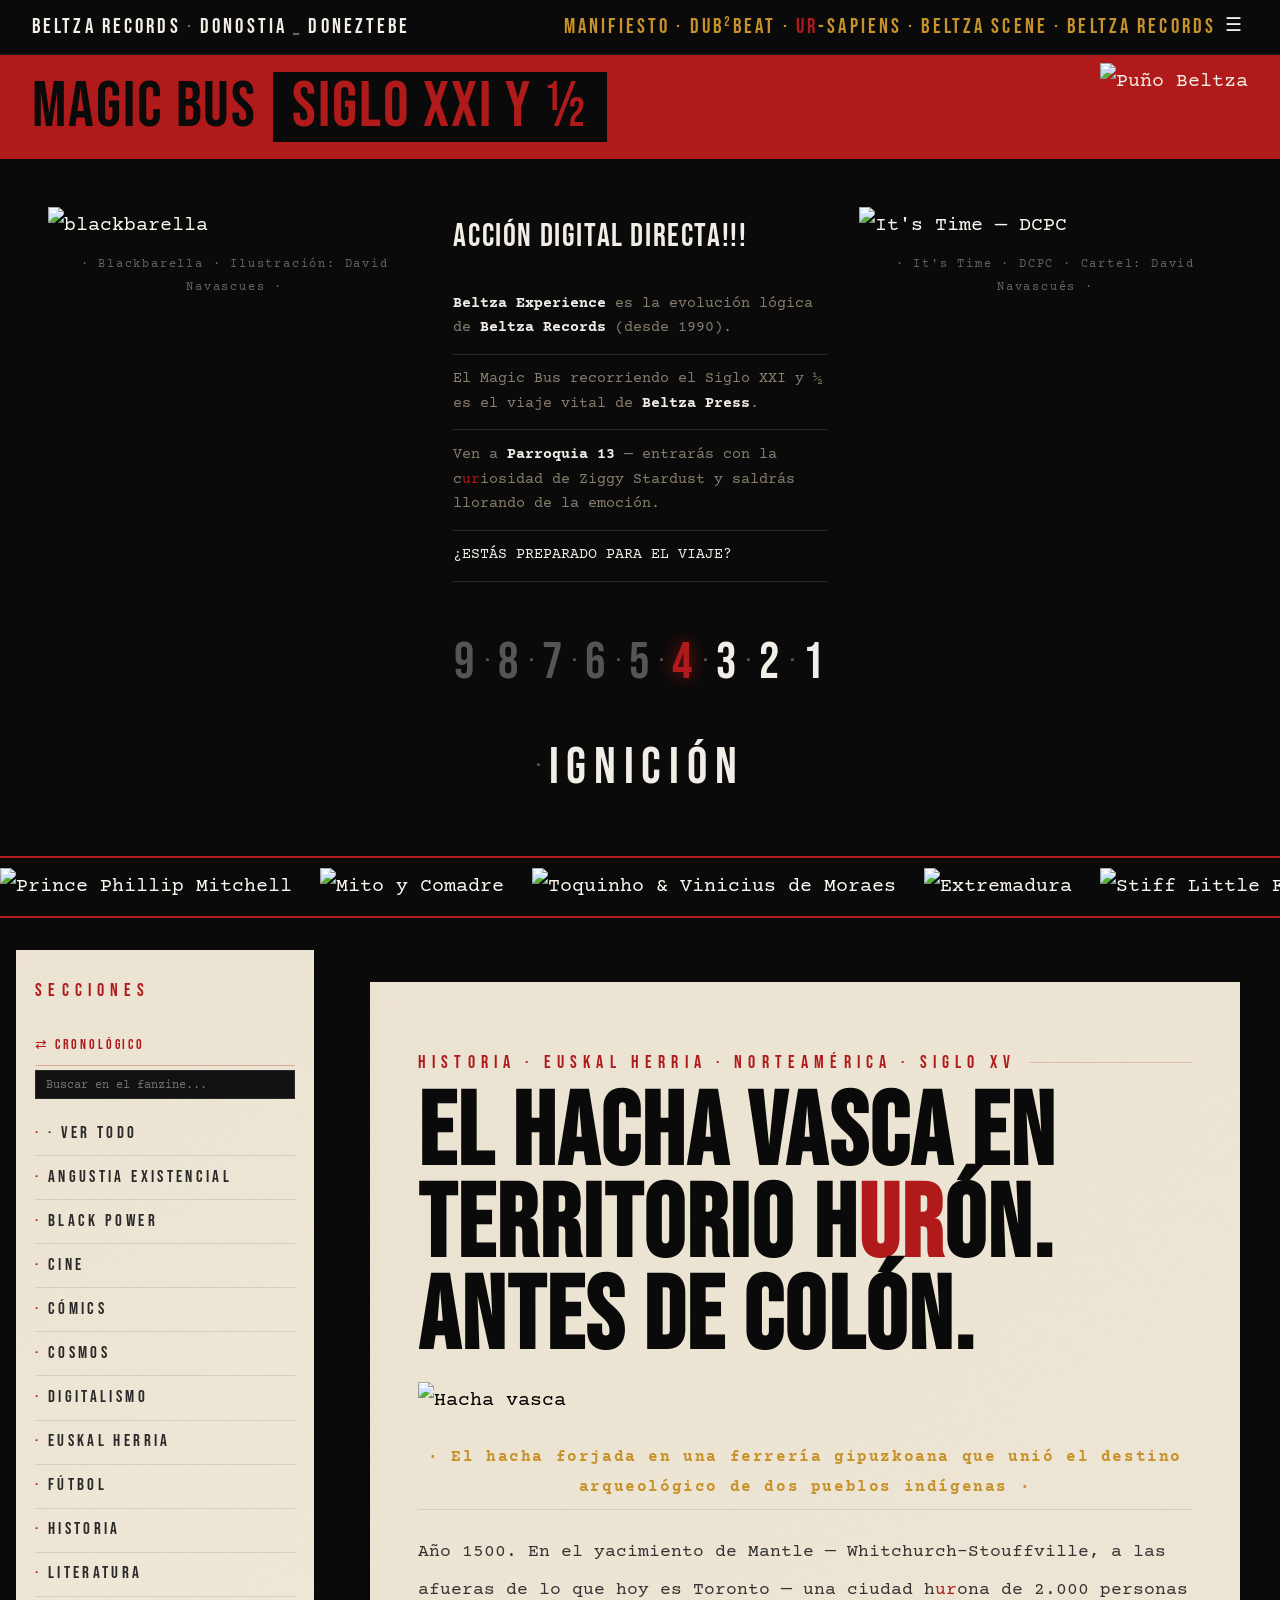
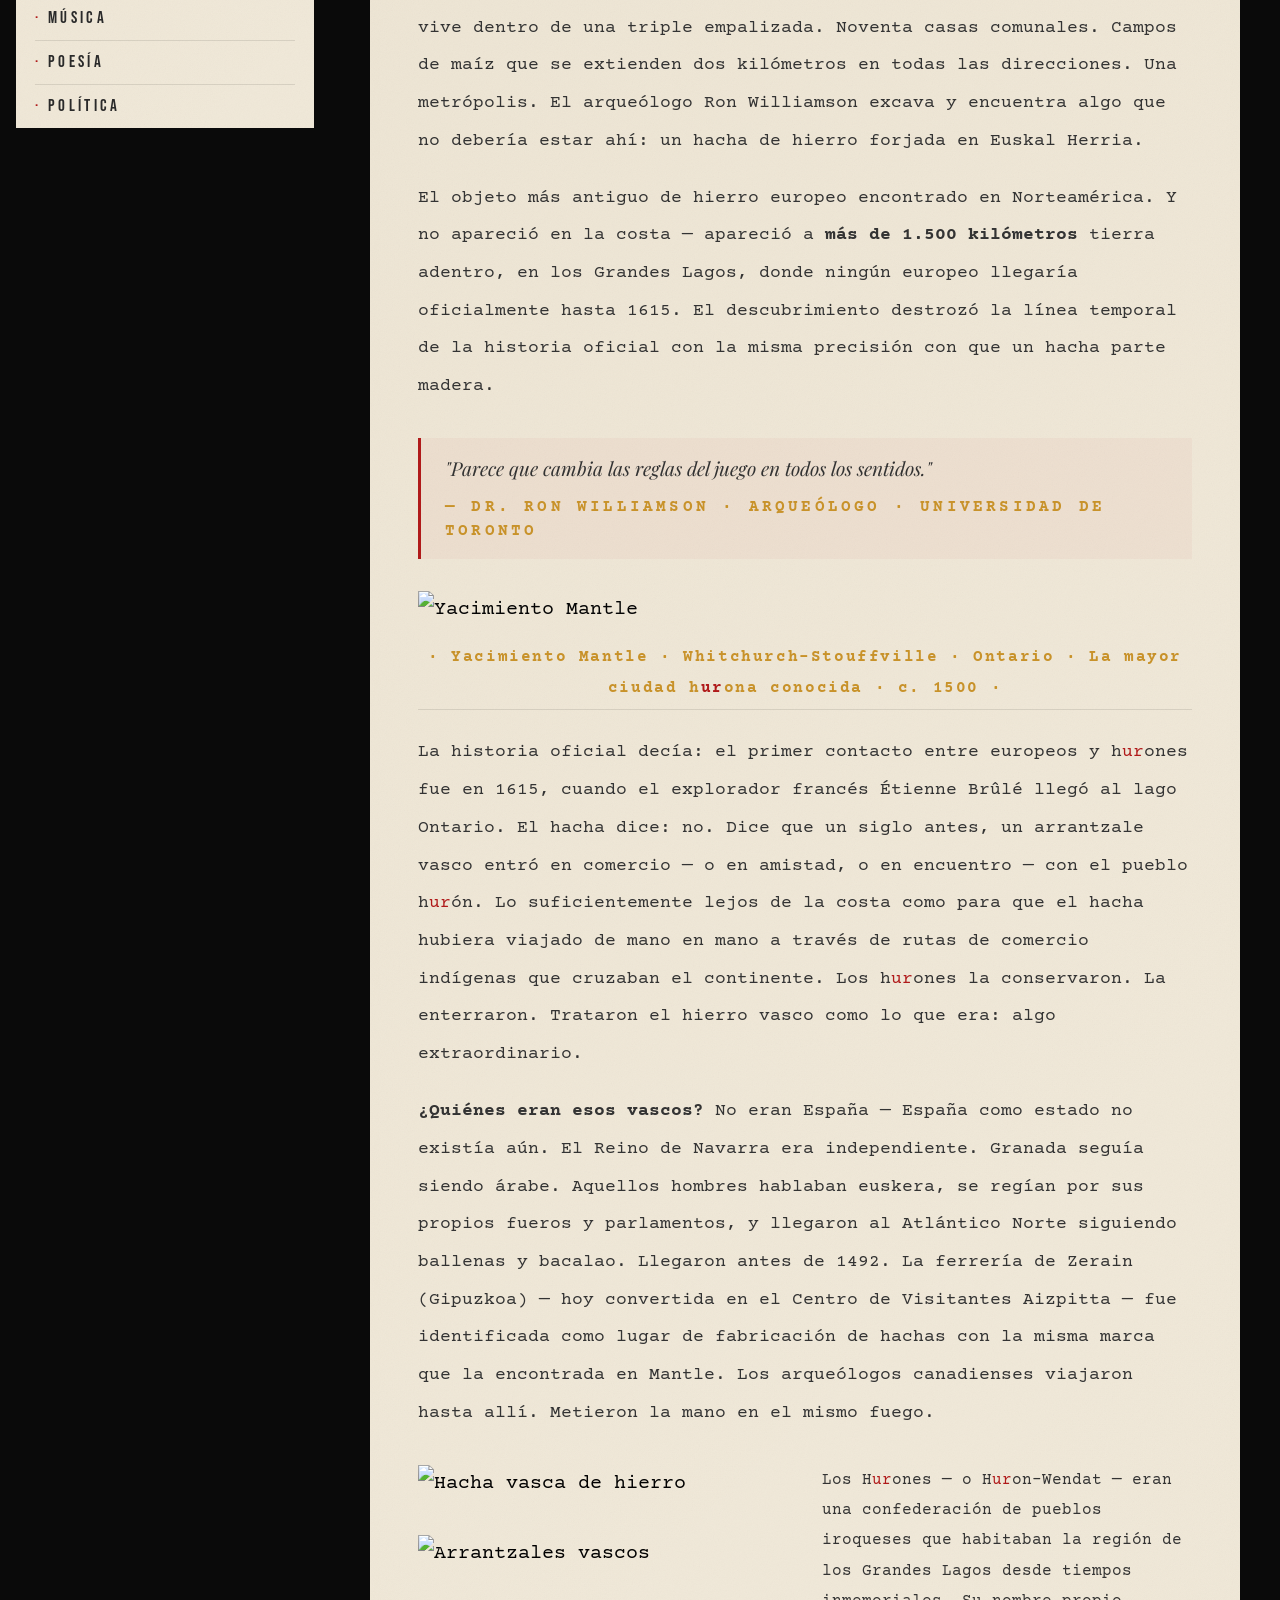
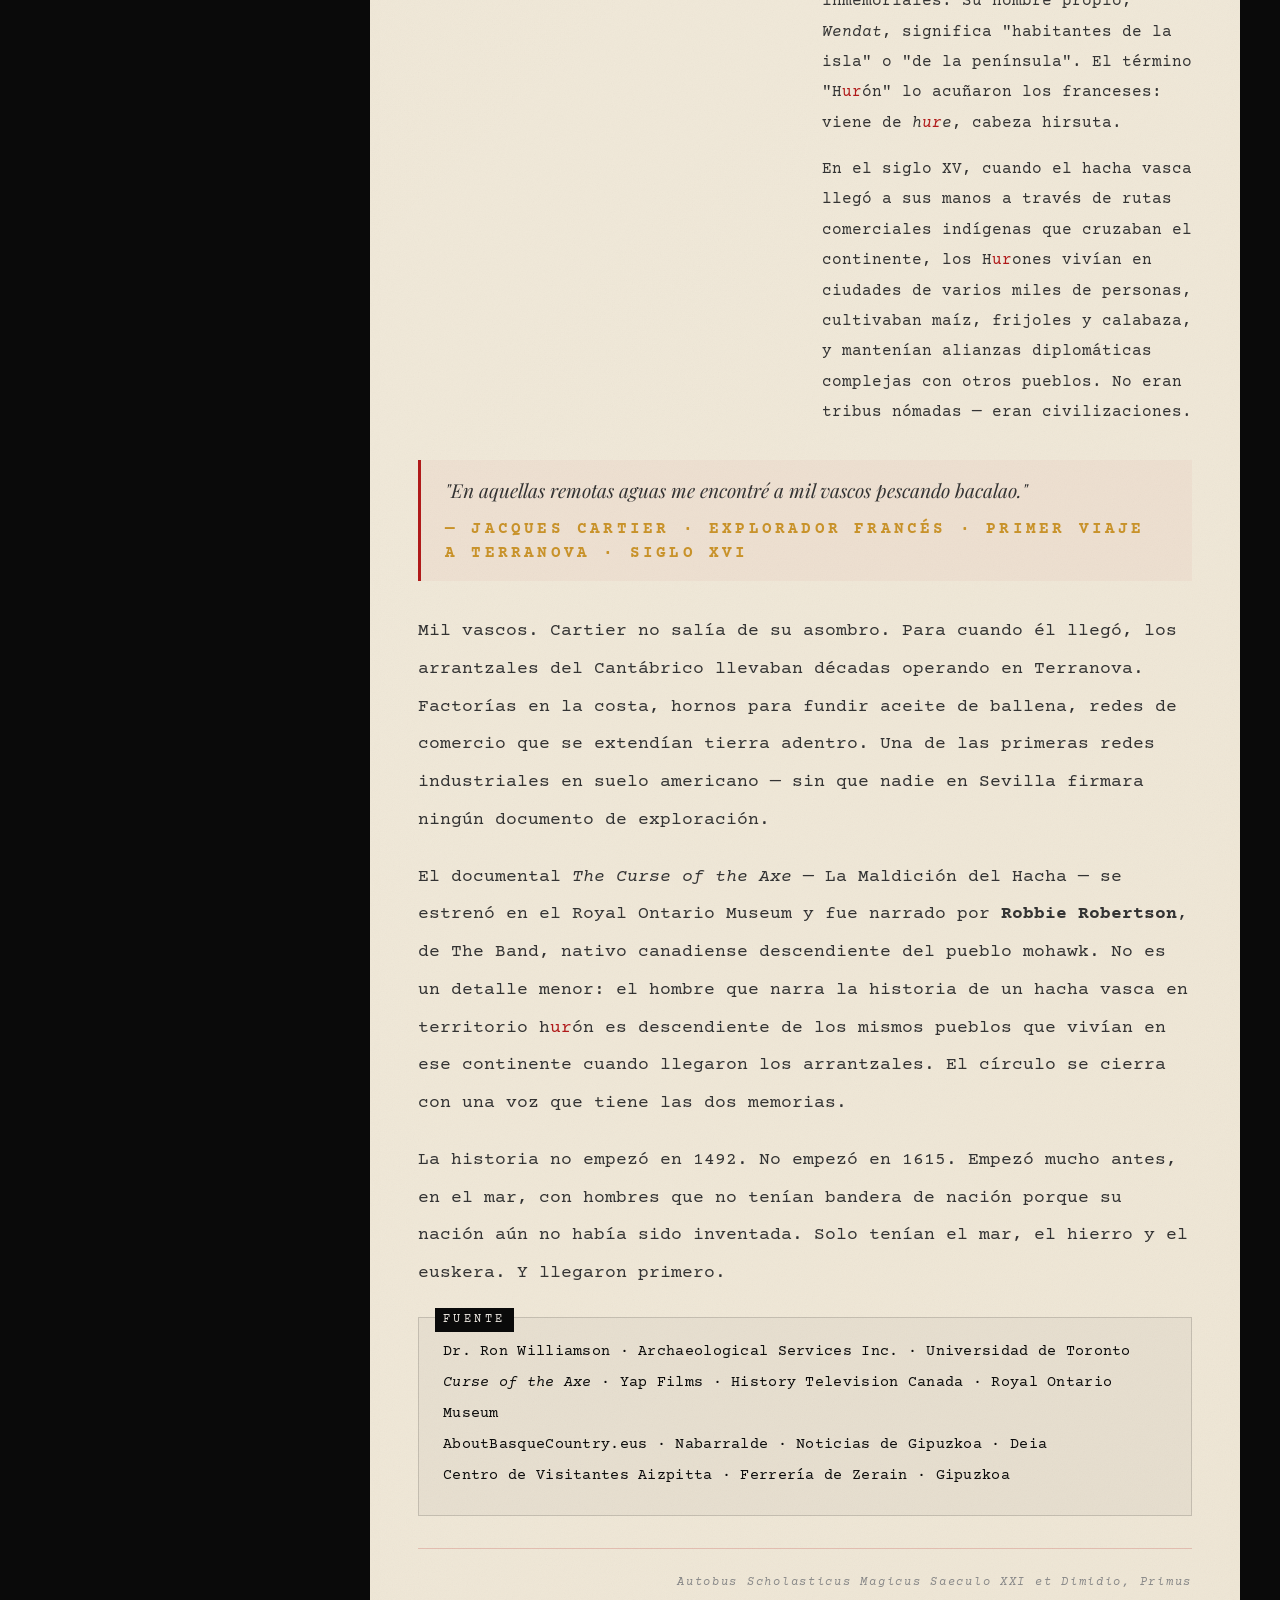
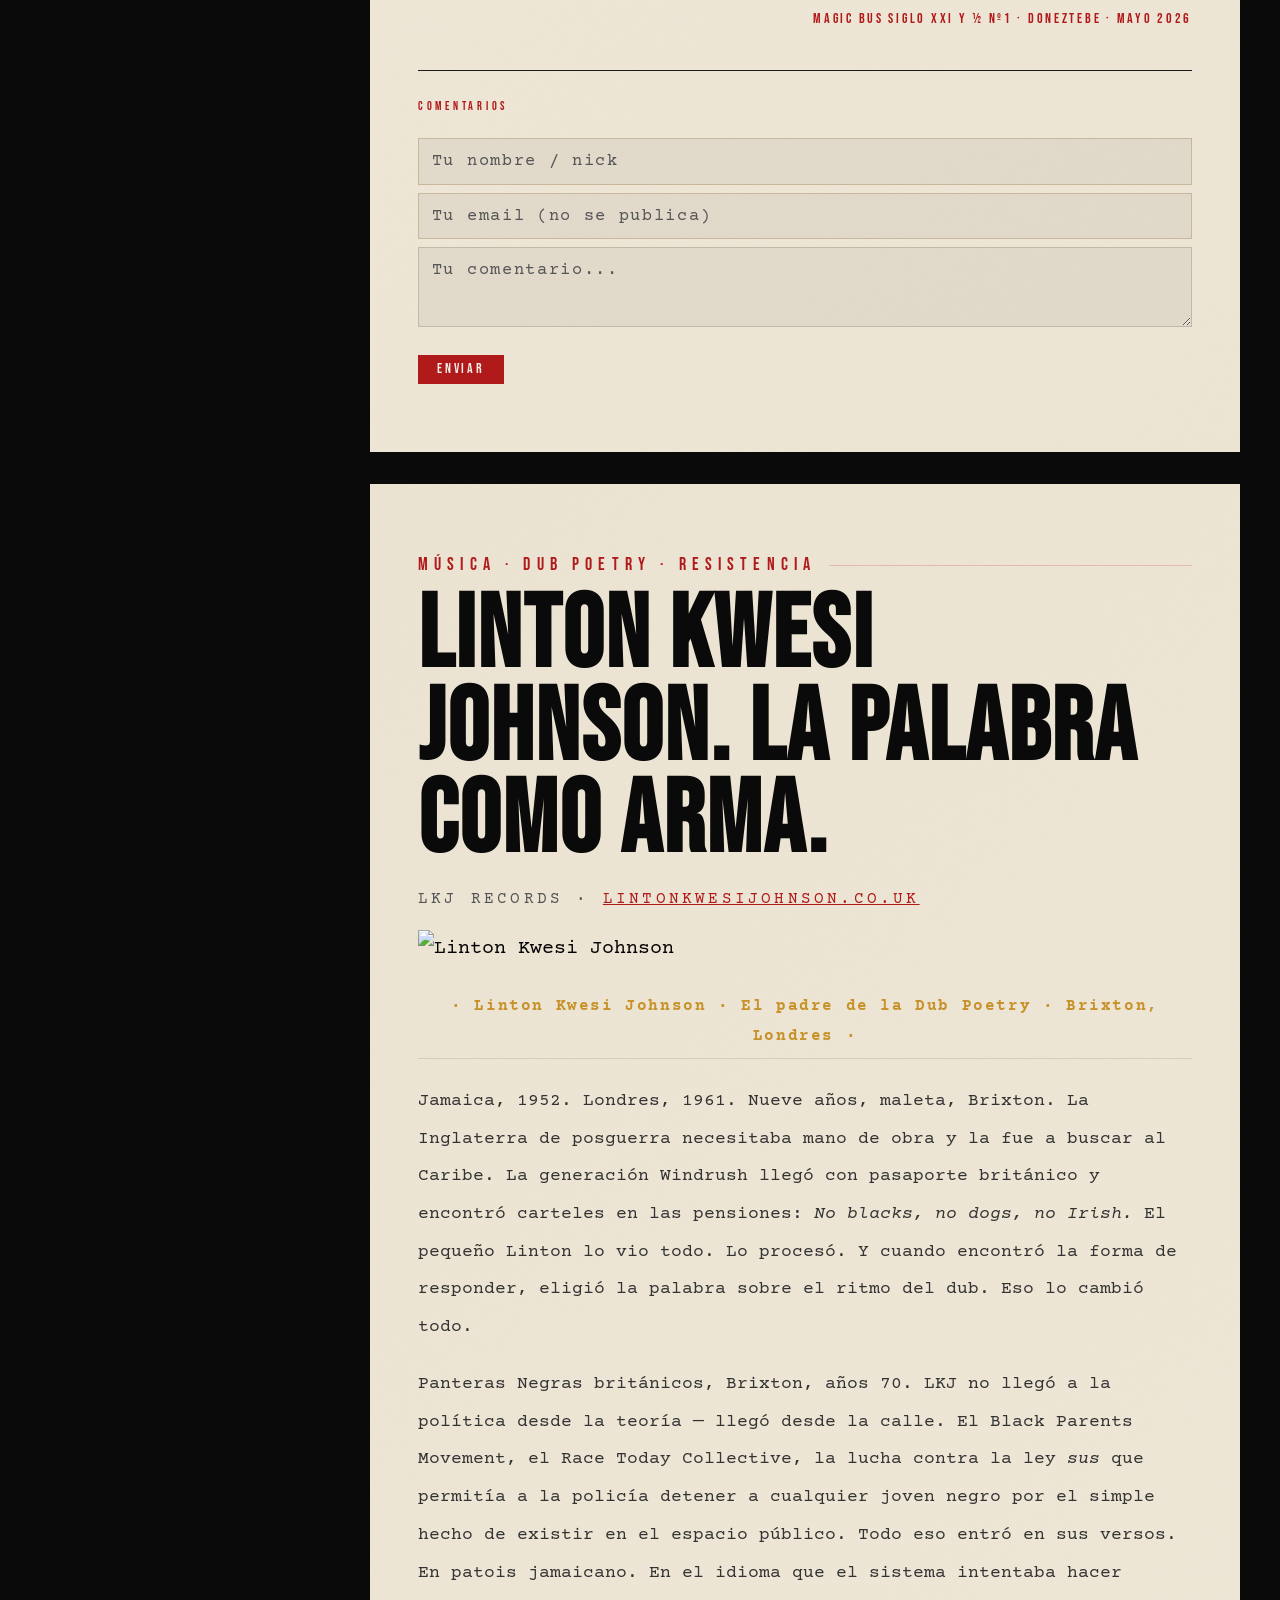
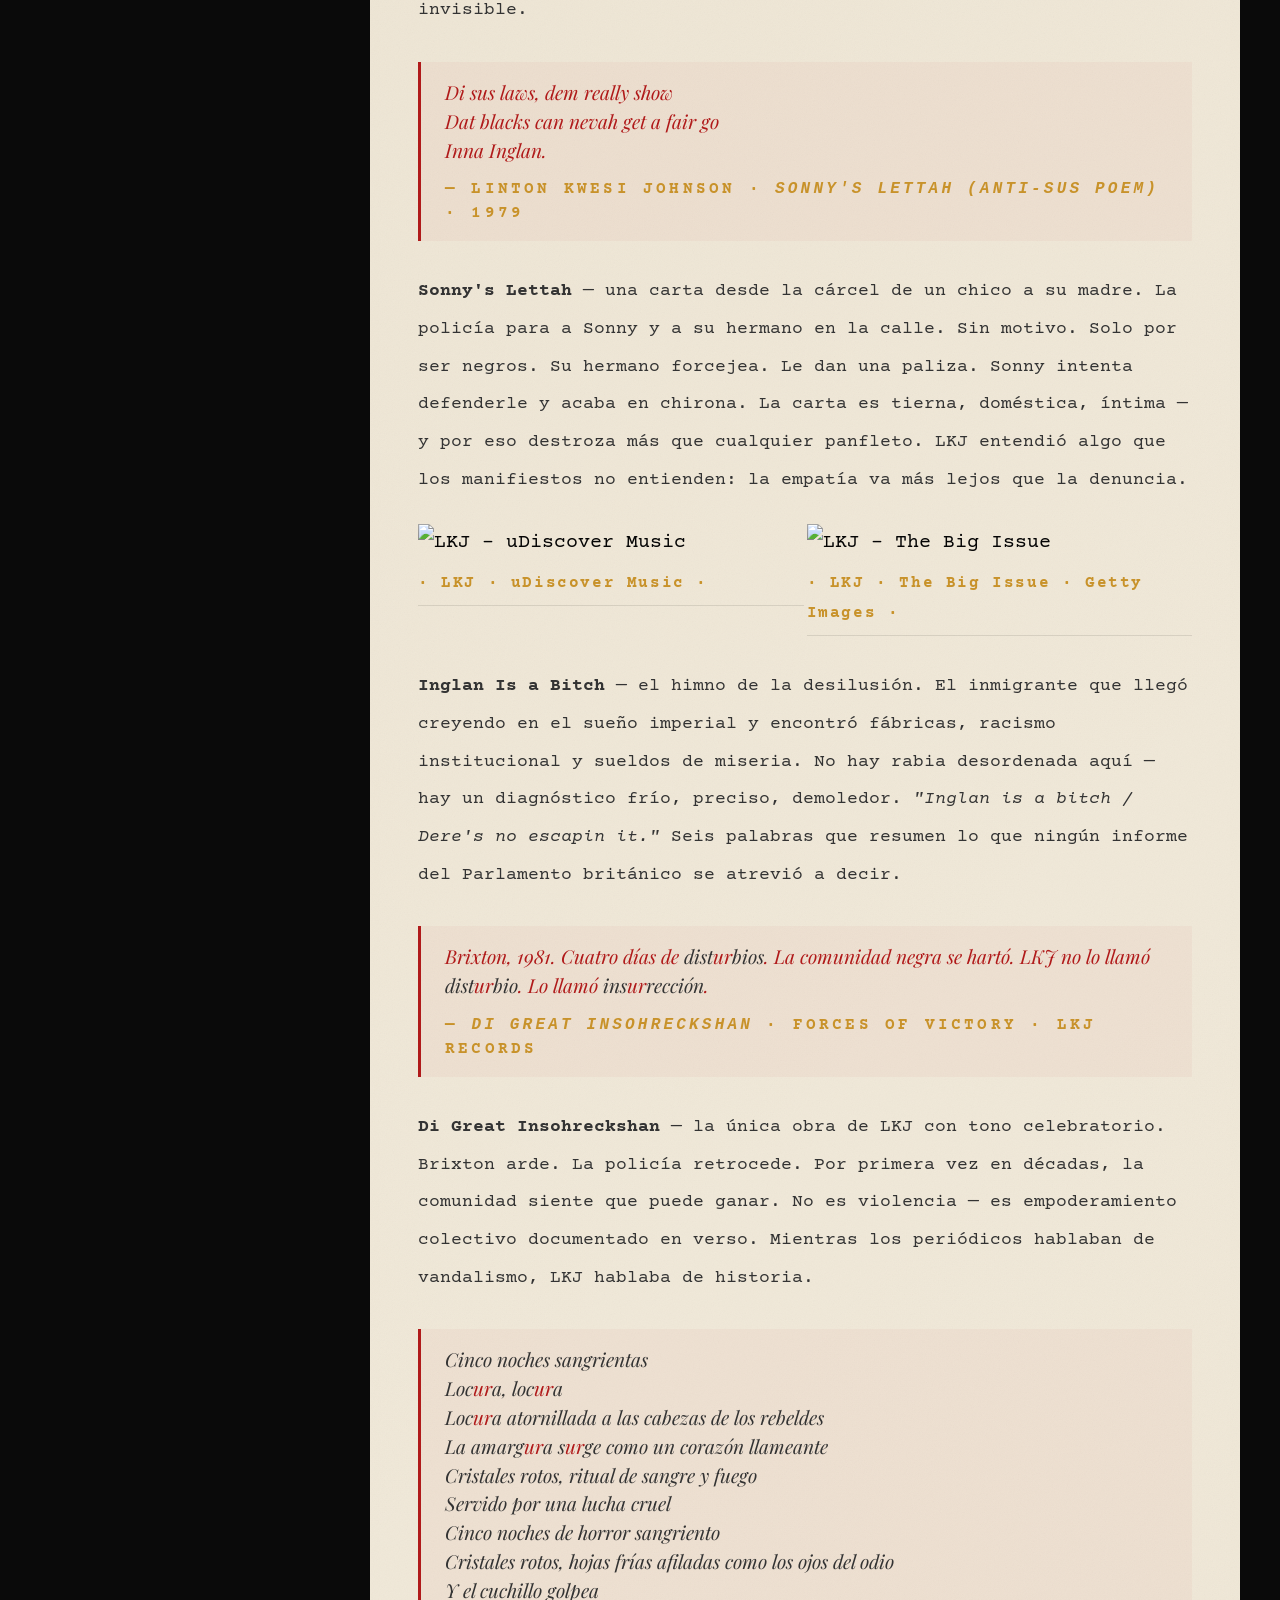
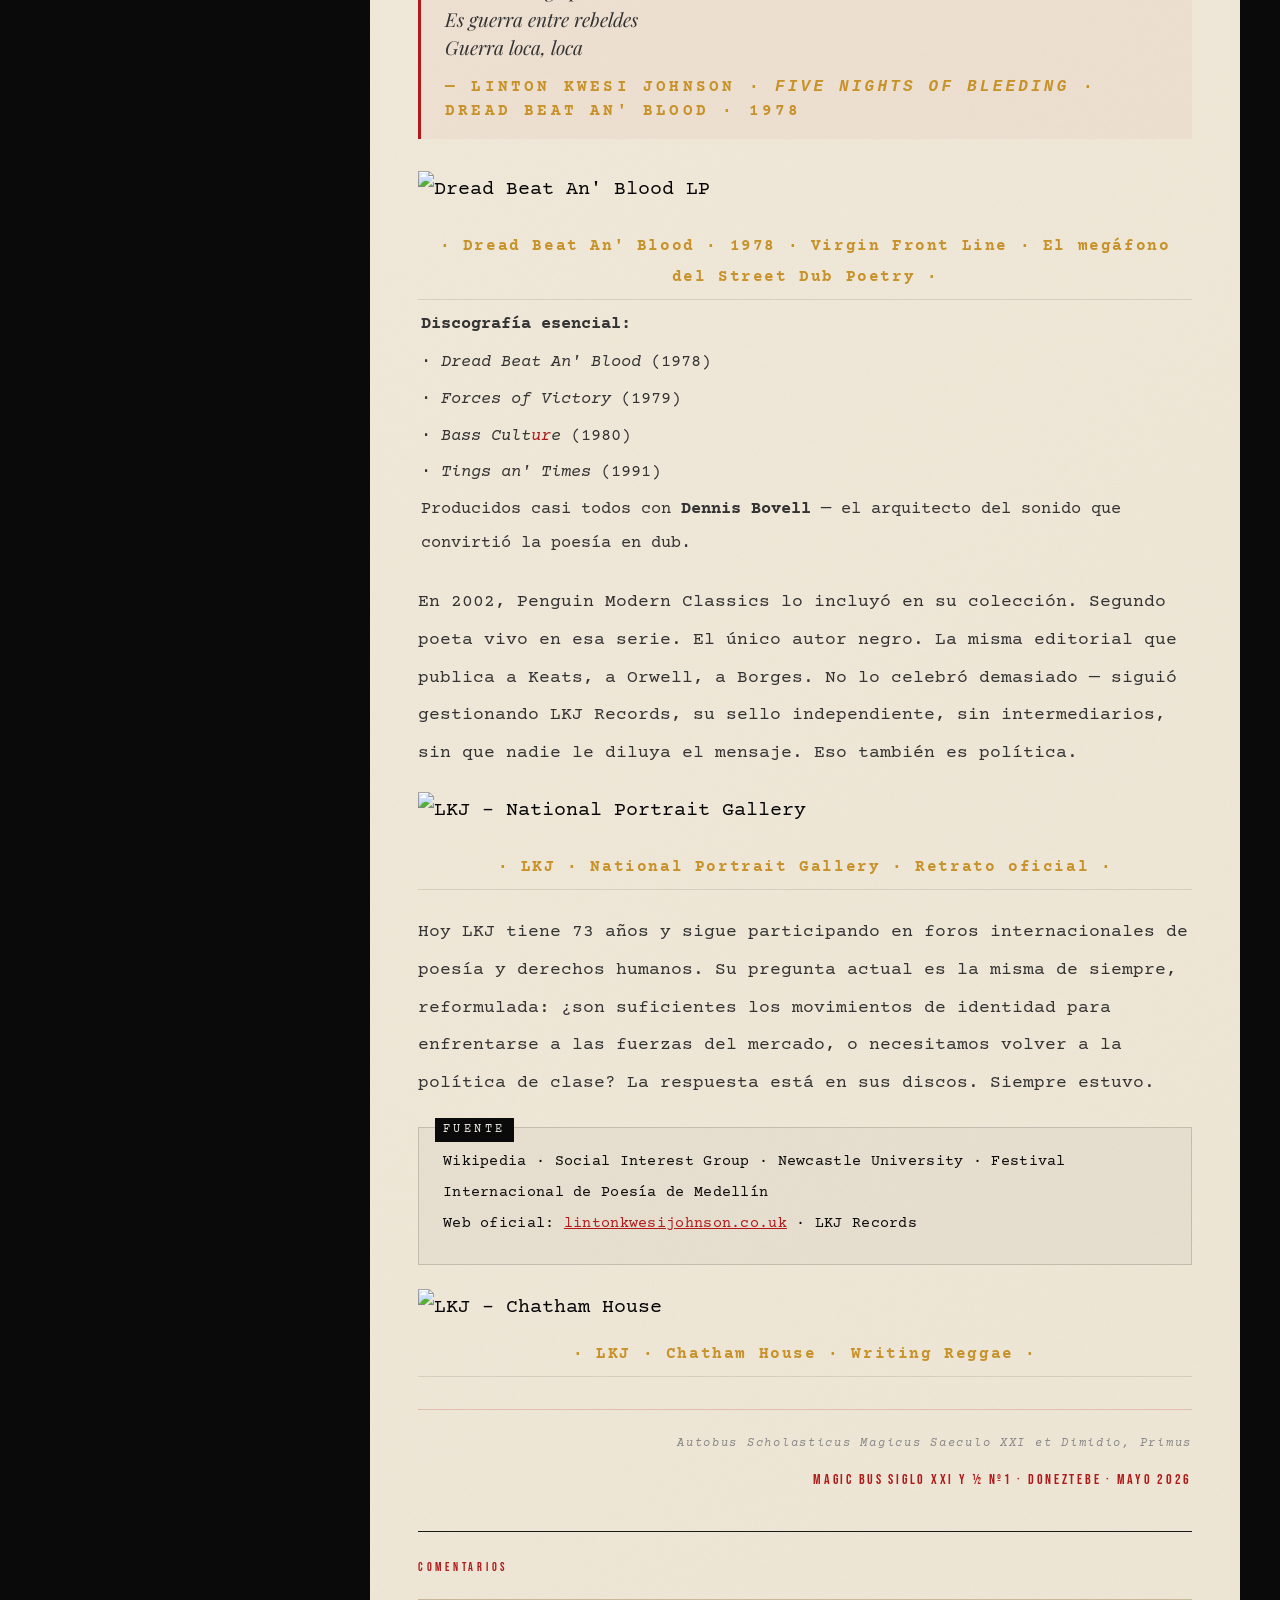
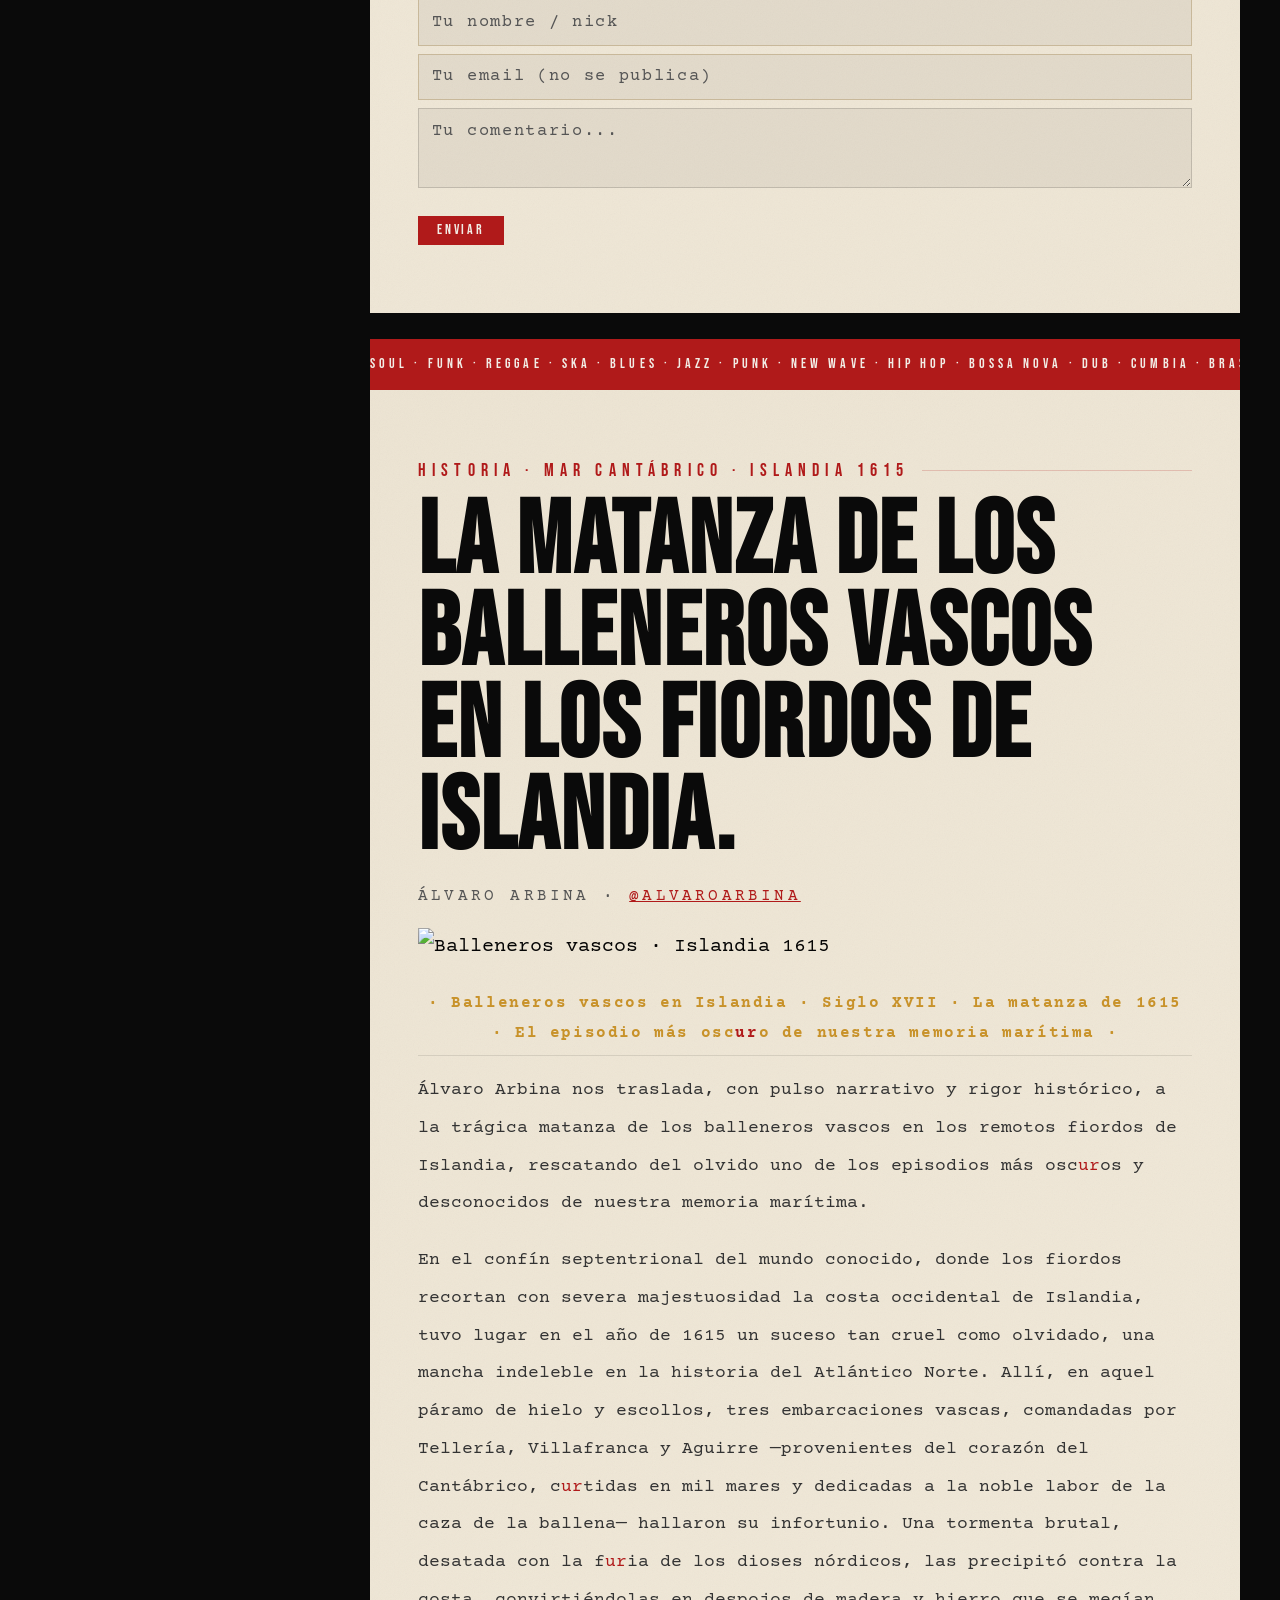
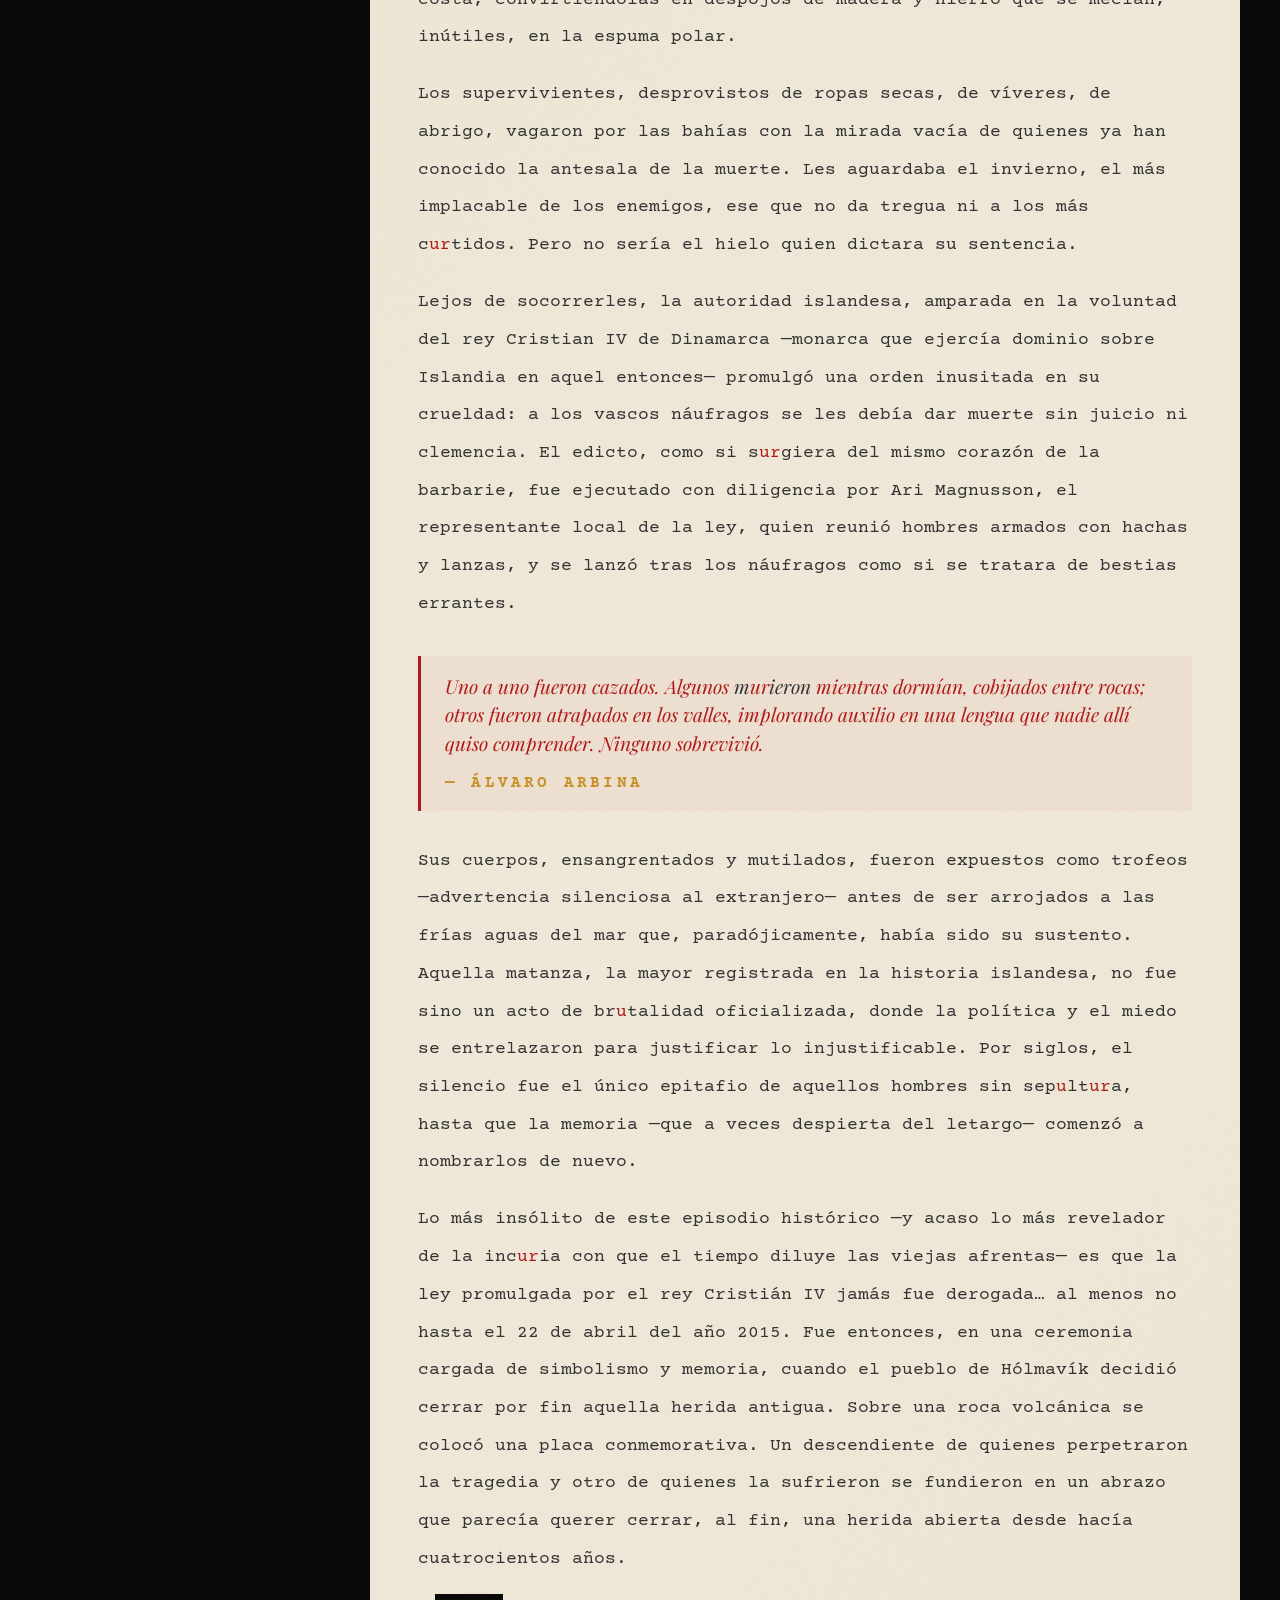
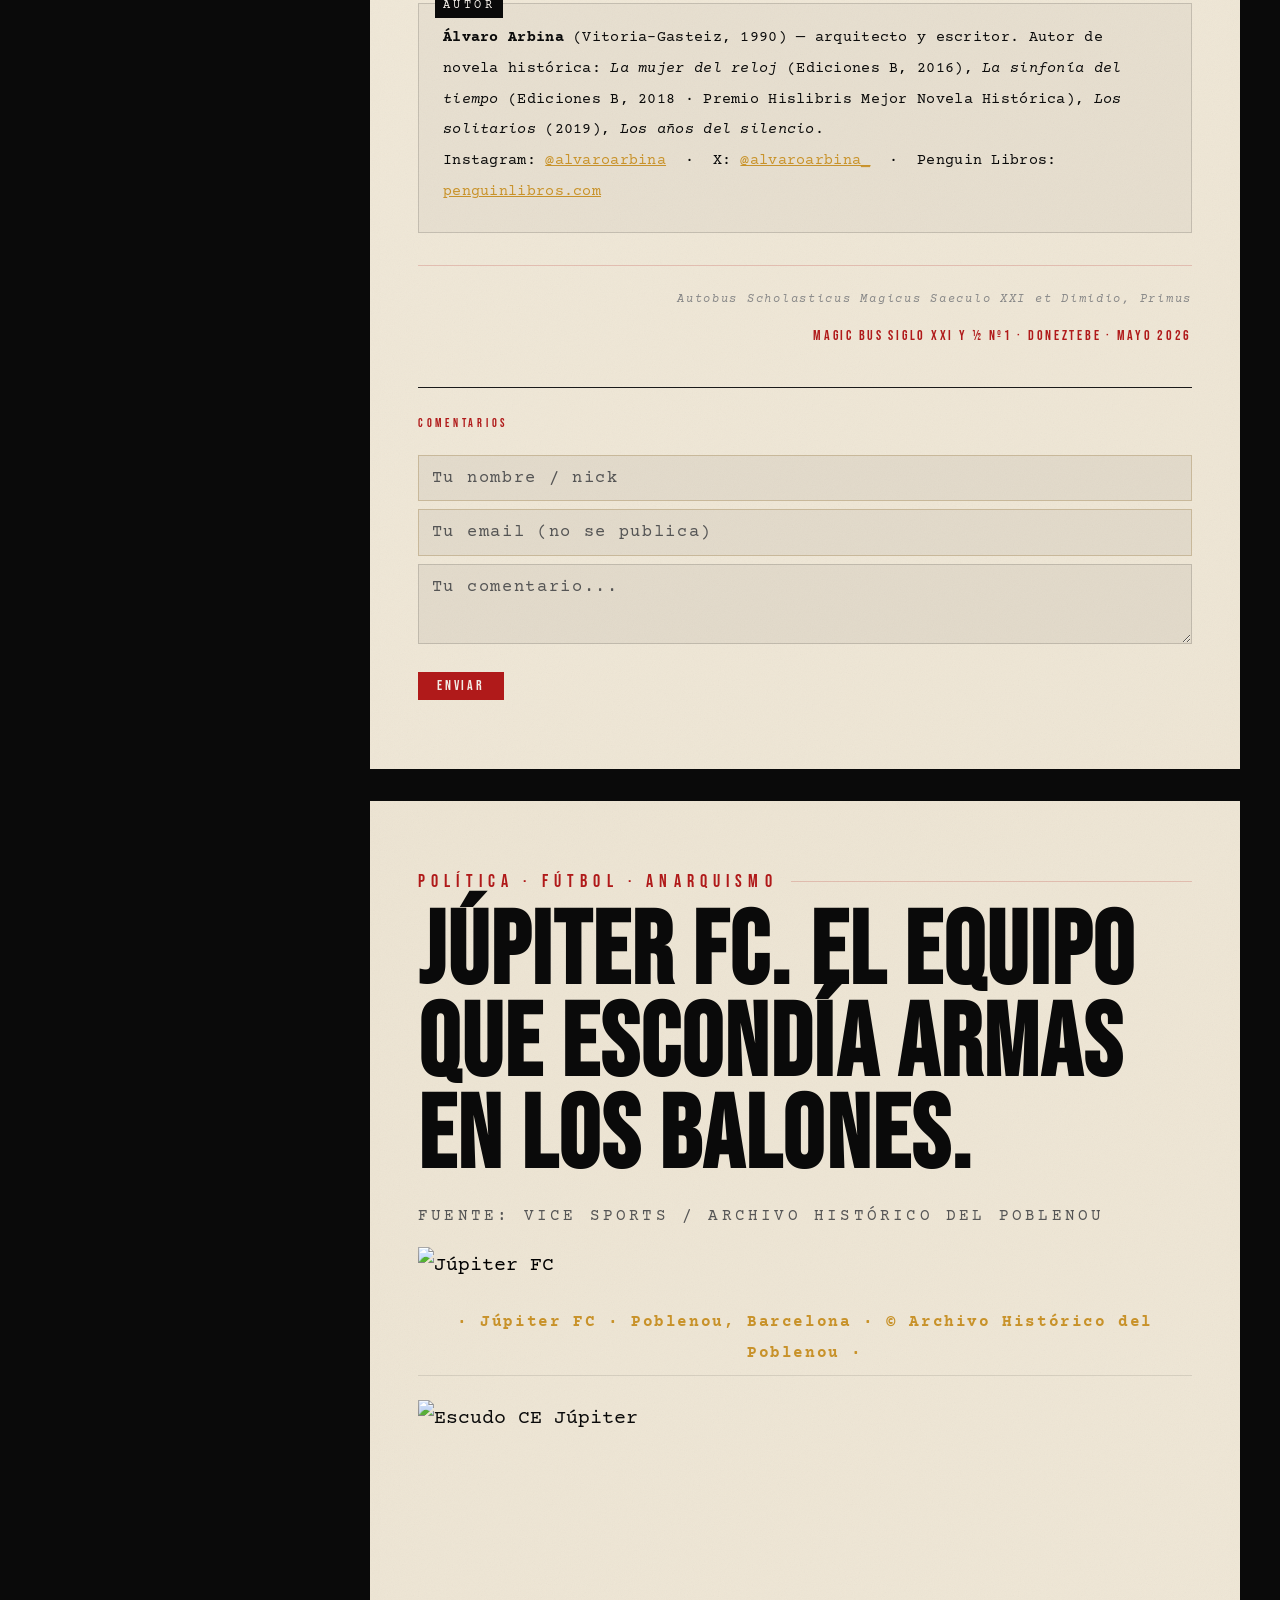
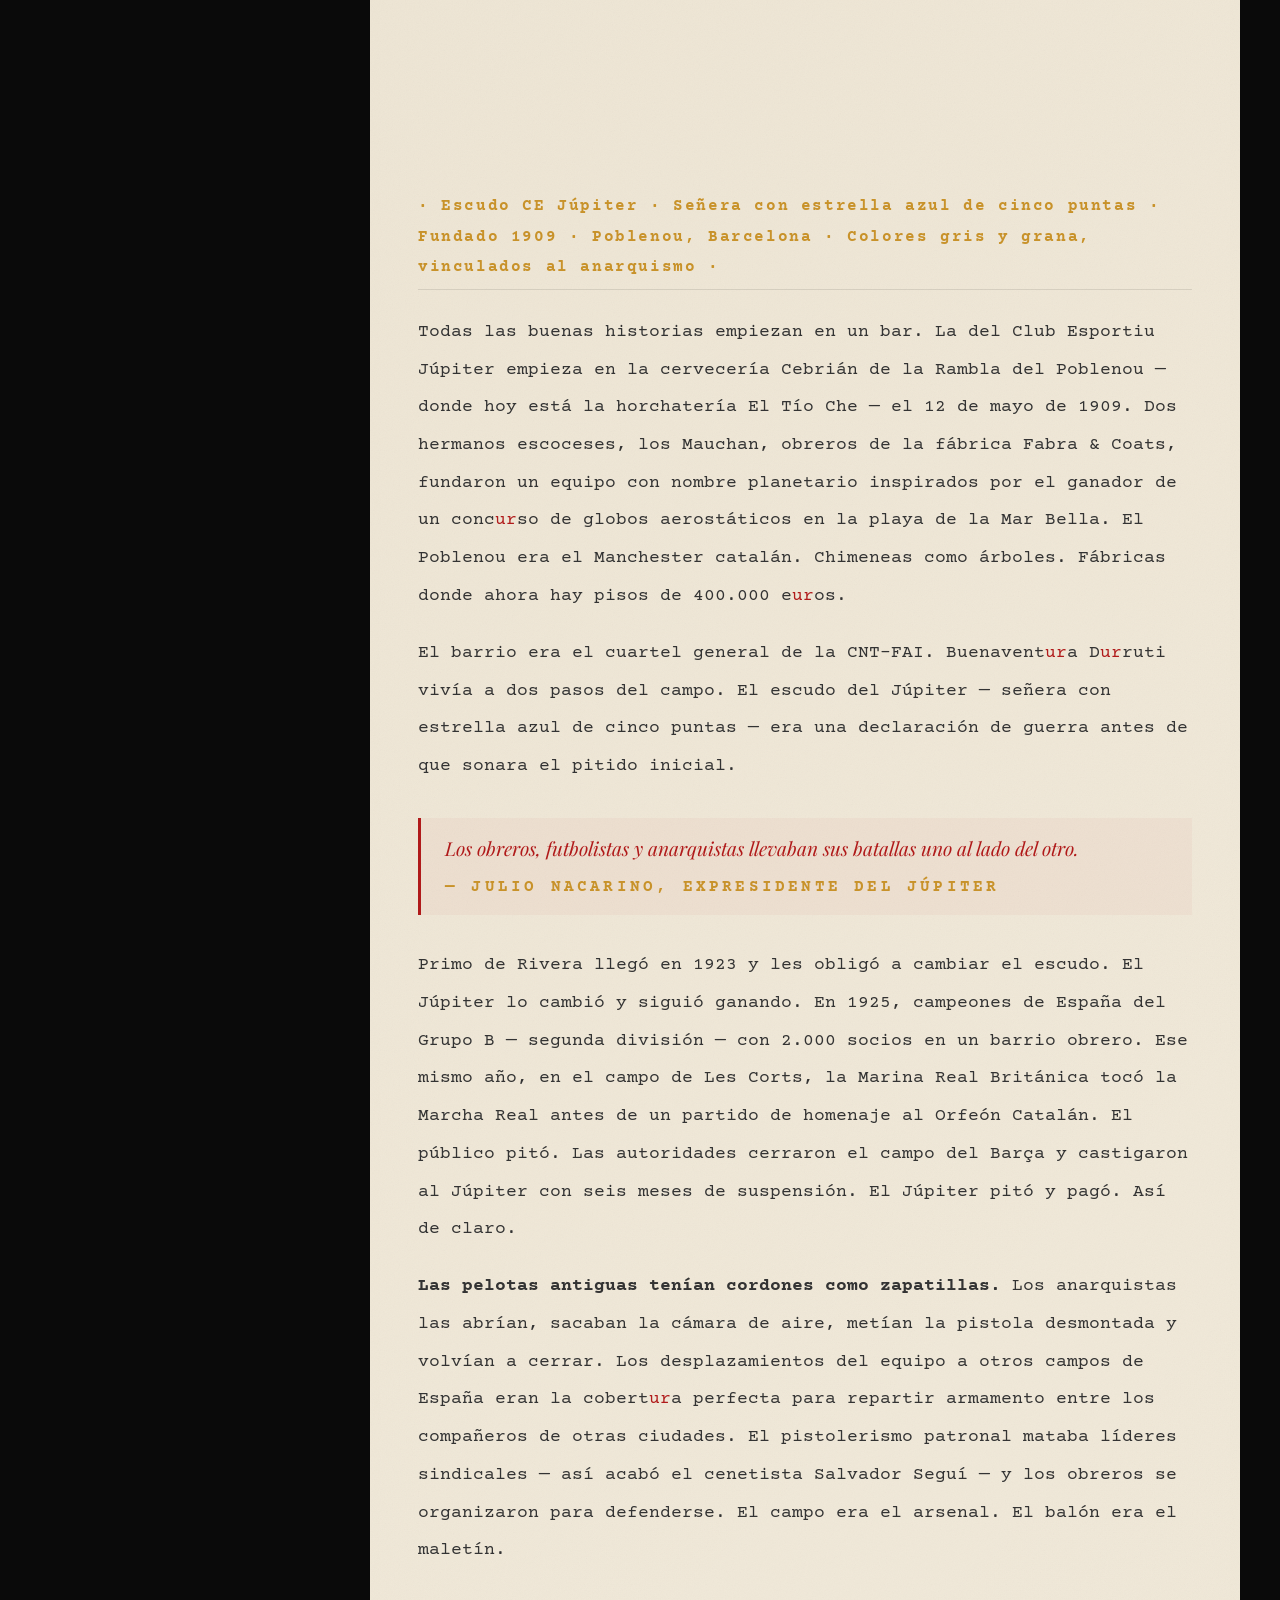
==== commit 3d9f16db: "Add files via upload" ====
--- a/index.html
+++ b/index.html
@@ -635,6 +635,43 @@
   <!-- FEED -->
   <main class="feed">
 
+    <!-- POST EFÍMERO: EDWYN COLLINS — 24H -->
+    <article class="block block-white" id="edwyn-24h" data-secciones="musica" style="border:2px solid #b01a1a; position:relative; overflow:hidden;">
+
+      <!-- CONTADOR REGRESIVO -->
+      <div style="background:#b01a1a; padding:0.4rem 1rem; text-align:center; font-family:'Bebas Neue',sans-serif; font-size:0.85rem; letter-spacing:0.3em; color:#1a1a1a;">
+        ESTE POST DESAPARECE EN &nbsp;<span id="countdown-edwyn" style="color:#1a1a1a; font-size:1.1rem;">24:00:00</span>
+      </div>
+
+      <div style="padding:clamp(1.5rem,4vw,3rem);">
+        <div style="font-family:'Bebas Neue',sans-serif; font-size:0.82rem; letter-spacing:0.35em; color:#b01a1a; margin-bottom:0.8rem;">Música · Evento · Donostia · Hoy</div>
+
+        <h2 style="font-family:'Bebas Neue',sans-serif; font-size:clamp(2.5rem,7vw,6rem); line-height:0.9; letter-spacing:0.02em; color:#1a1a1a; margin-bottom:1.2rem;">
+          HOY SE DESPIDE UN TITÁN.
+        </h2>
+
+        <img src="https://musicanueva.es/wp-content/uploads/2026/02/Gira-Edwyn-Collins.jpg.webp" alt="Edwyn Collins · Última Gira 2026" style="width:100%; height:auto; display:block; margin:1rem 0; filter:contrast(1.05);">
+        <p style="font-family:'Courier Prime',monospace; font-size:0.78rem; color:#666; letter-spacing:0.1em; margin-bottom:1.5rem; text-align:center;">· Edwyn Collins · Última Gira · 2026 ·</p>
+
+        <p style="font-family:'Courier Prime',monospace; font-size:1.1rem; line-height:2; color:#1a1a1a; margin-bottom:1.2rem;">
+          Hoy se despide un titán, un superhéroe del POP. Hoy tendremos la oportunidad de escuchar en su última gira a la leyenda de Edimb<span style="color:#b01a1a;">ur</span>go — a MR. <strong style="color:#1a1a1a;">EDWYN COLLINS</strong> — acompañado de Carwyn Ellis, el genio Galés de la Bossa Celta.
+        </p>
+
+        <p style="font-family:'Courier Prime',monospace; font-size:1.1rem; line-height:2; color:#1a1a1a; margin-bottom:1.5rem;">
+          Hoy actúan en la sala <strong style="color:#b01a1a;">Dabadaba</strong> y será momento para llorar de alegría y para sentir la emoción de una carrera impecable a pesar de los contratiempos vitales. Brindaremos con Zumo de Naranja.
+        </p>
+
+        <div style="font-family:'Bebas Neue',sans-serif; font-size:clamp(1.8rem,5vw,4rem); letter-spacing:0.1em; color:#b01a1a; margin:1.5rem 0; line-height:1;">
+          GORA EDWYN ASKATUTA!!!
+        </div>
+
+        <div style="font-family:'Courier Prime',monospace; font-size:0.82rem; letter-spacing:0.2em; color:#444; margin-top:2rem; border-top:1px solid #1a1a1a; padding-top:0.8rem;">
+          Dabadaba · Donostia · <span id="fecha-edwyn"></span>
+        </div>
+      </div>
+    </article>
+
+
     <!-- POST: PONZOÑA DIGITAL -->
 
 
@@ -727,10 +764,6 @@
         </form>
       </div>
     </article>
-
-    <div id="marquee-principal" class="marquee-bar">
-      <div class="marquee-inner">SOUL · FUNK · REGGAE · SKA · BLUES · JAZZ · PUNK · NEW WAVE · HIP HOP · BOSSA NOVA · DUB · CUMBIA · BRASIL · GARAGE · PSYCHEDELIC · KRAUTROCK · FREE JAZZ · NORTHERN SOUL · &nbsp;&nbsp;&nbsp; SOUL · FUNK · REGGAE · SKA · BLUES · JAZZ · PUNK · NEW WAVE · HIP HOP · BOSSA NOVA · DUB · CUMBIA · BRASIL · GARAGE · PSYCHEDELIC · KRAUTROCK · FREE JAZZ · NORTHERN SOUL ·</div>
-    </div>
 
     <!-- POST: LINTON KWESI JOHNSON -->
     <article class="block block-white" id="lkj" data-secciones="musica politica poesia">
@@ -853,6 +886,11 @@
       </div>
     </article>
     <div style="height:clamp(0.5rem,2vw,1.75rem); background:#0a0a0a;"></div>
+
+
+    <div id="marquee-principal" class="marquee-bar">
+      <div class="marquee-inner">SOUL · FUNK · REGGAE · SKA · BLUES · JAZZ · PUNK · NEW WAVE · HIP HOP · BOSSA NOVA · DUB · CUMBIA · BRASIL · GARAGE · PSYCHEDELIC · KRAUTROCK · FREE JAZZ · NORTHERN SOUL · &nbsp;&nbsp;&nbsp; SOUL · FUNK · REGGAE · SKA · BLUES · JAZZ · PUNK · NEW WAVE · HIP HOP · BOSSA NOVA · DUB · CUMBIA · BRASIL · GARAGE · PSYCHEDELIC · KRAUTROCK · FREE JAZZ · NORTHERN SOUL ·</div>
+    </div>
 
     <div id="historia" style="position:relative; top:-90px; visibility:hidden;"></div>
     <article class="block block-white" id="balleneros" data-secciones="historia euskal-herria">
@@ -1524,6 +1562,38 @@
   document.querySelector('.feed').scrollTop = 0;
 }
 </script>
+<script>
+// CONTADOR EDWYN COLLINS — 24H
+(function() {
+  const art = document.getElementById('edwyn-24h');
+  if (!art) return;
+
+  // Fin fijo: 2 de mayo 2026 a las 23:59:59
+  const fin = new Date('2026-05-02T23:59:59').getTime();
+
+  const fechaEl = document.getElementById('fecha-edwyn');
+  if (fechaEl) fechaEl.textContent = '1 de mayo de 2026';
+
+  function actualizar() {
+    const ahora = Date.now();
+    const restante = fin - ahora;
+
+    if (restante <= 0) {
+      art.style.display = 'none';
+      return;
+    }
+
+    const h = Math.floor(restante / 3600000);
+    const m = Math.floor((restante % 3600000) / 60000);
+    const s = Math.floor((restante % 60000) / 1000);
+    const cd = document.getElementById('countdown-edwyn');
+    if (cd) cd.textContent = `${String(h).padStart(2,'0')}:${String(m).padStart(2,'0')}:${String(s).padStart(2,'0')}`;
+
+    setTimeout(actualizar, 1000);
+  }
+  actualizar();
+})();
+</script>
 </body>
 </html>
 </footer>
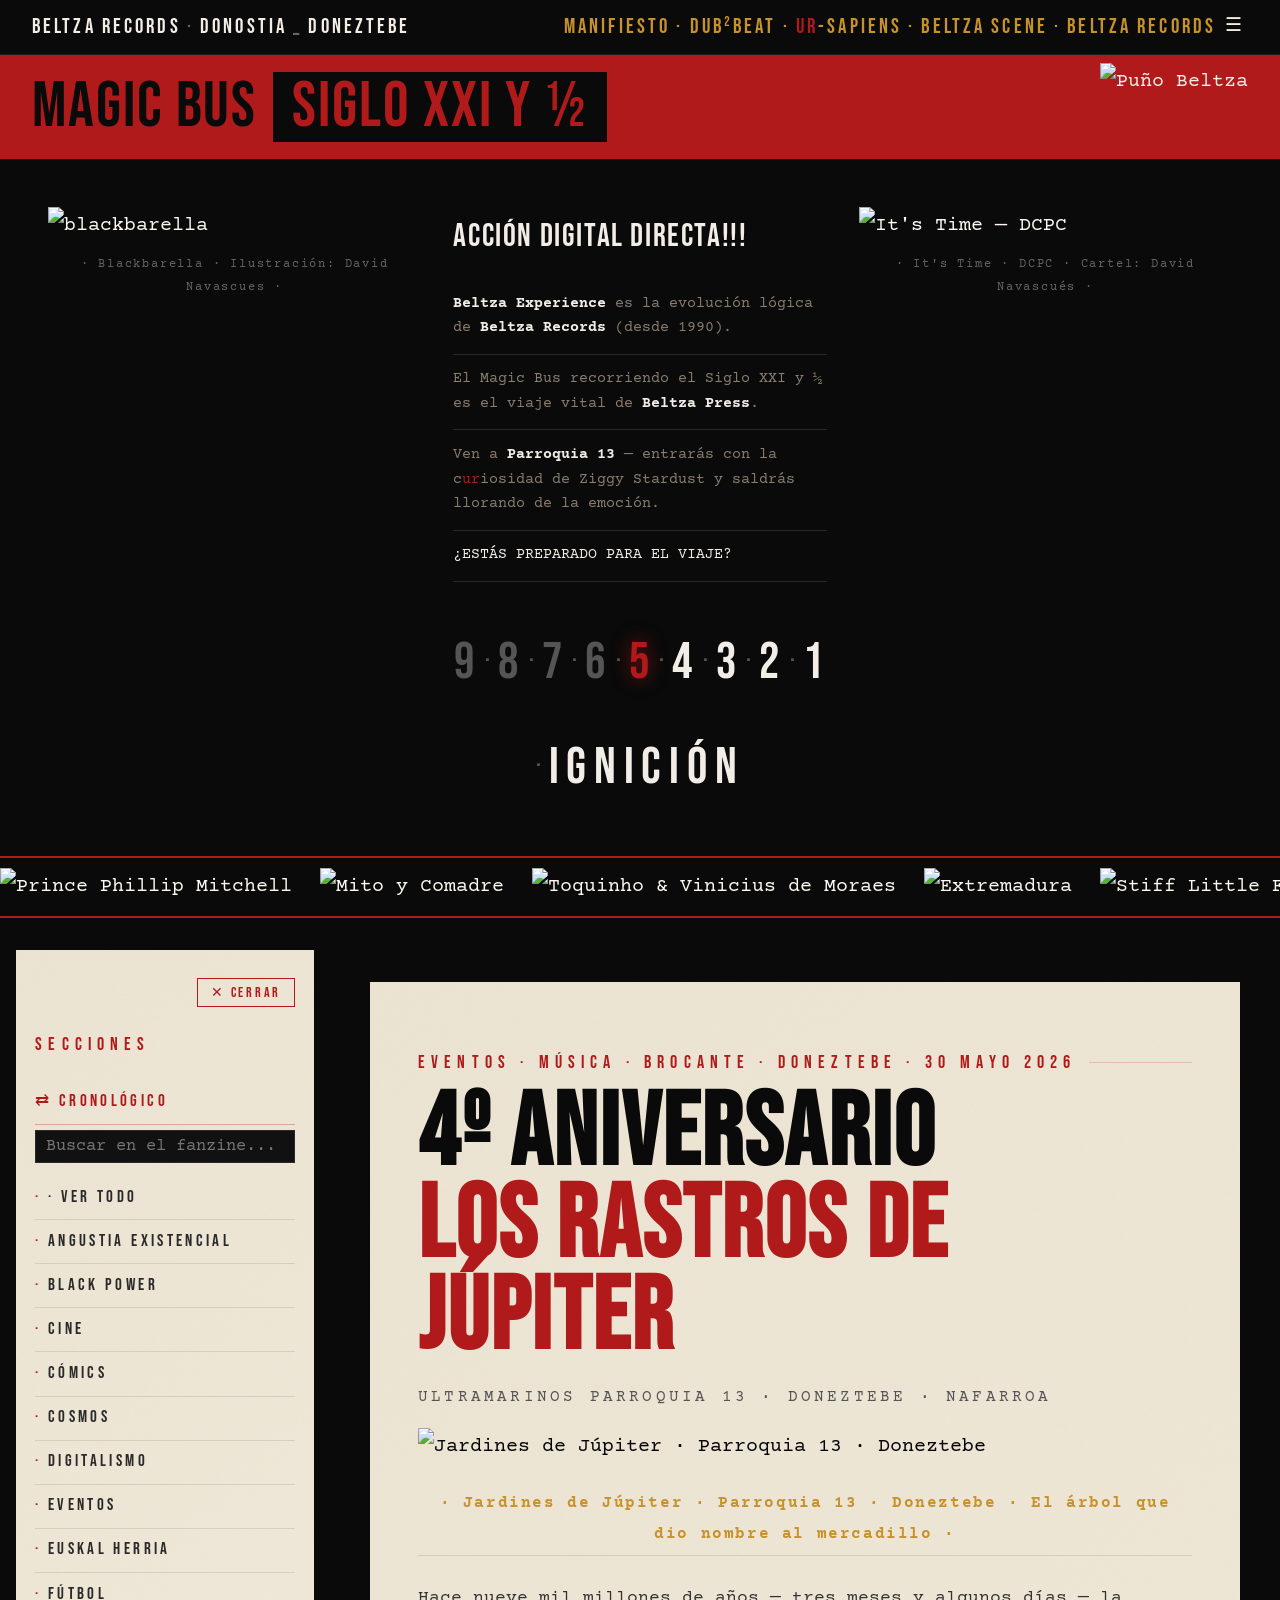
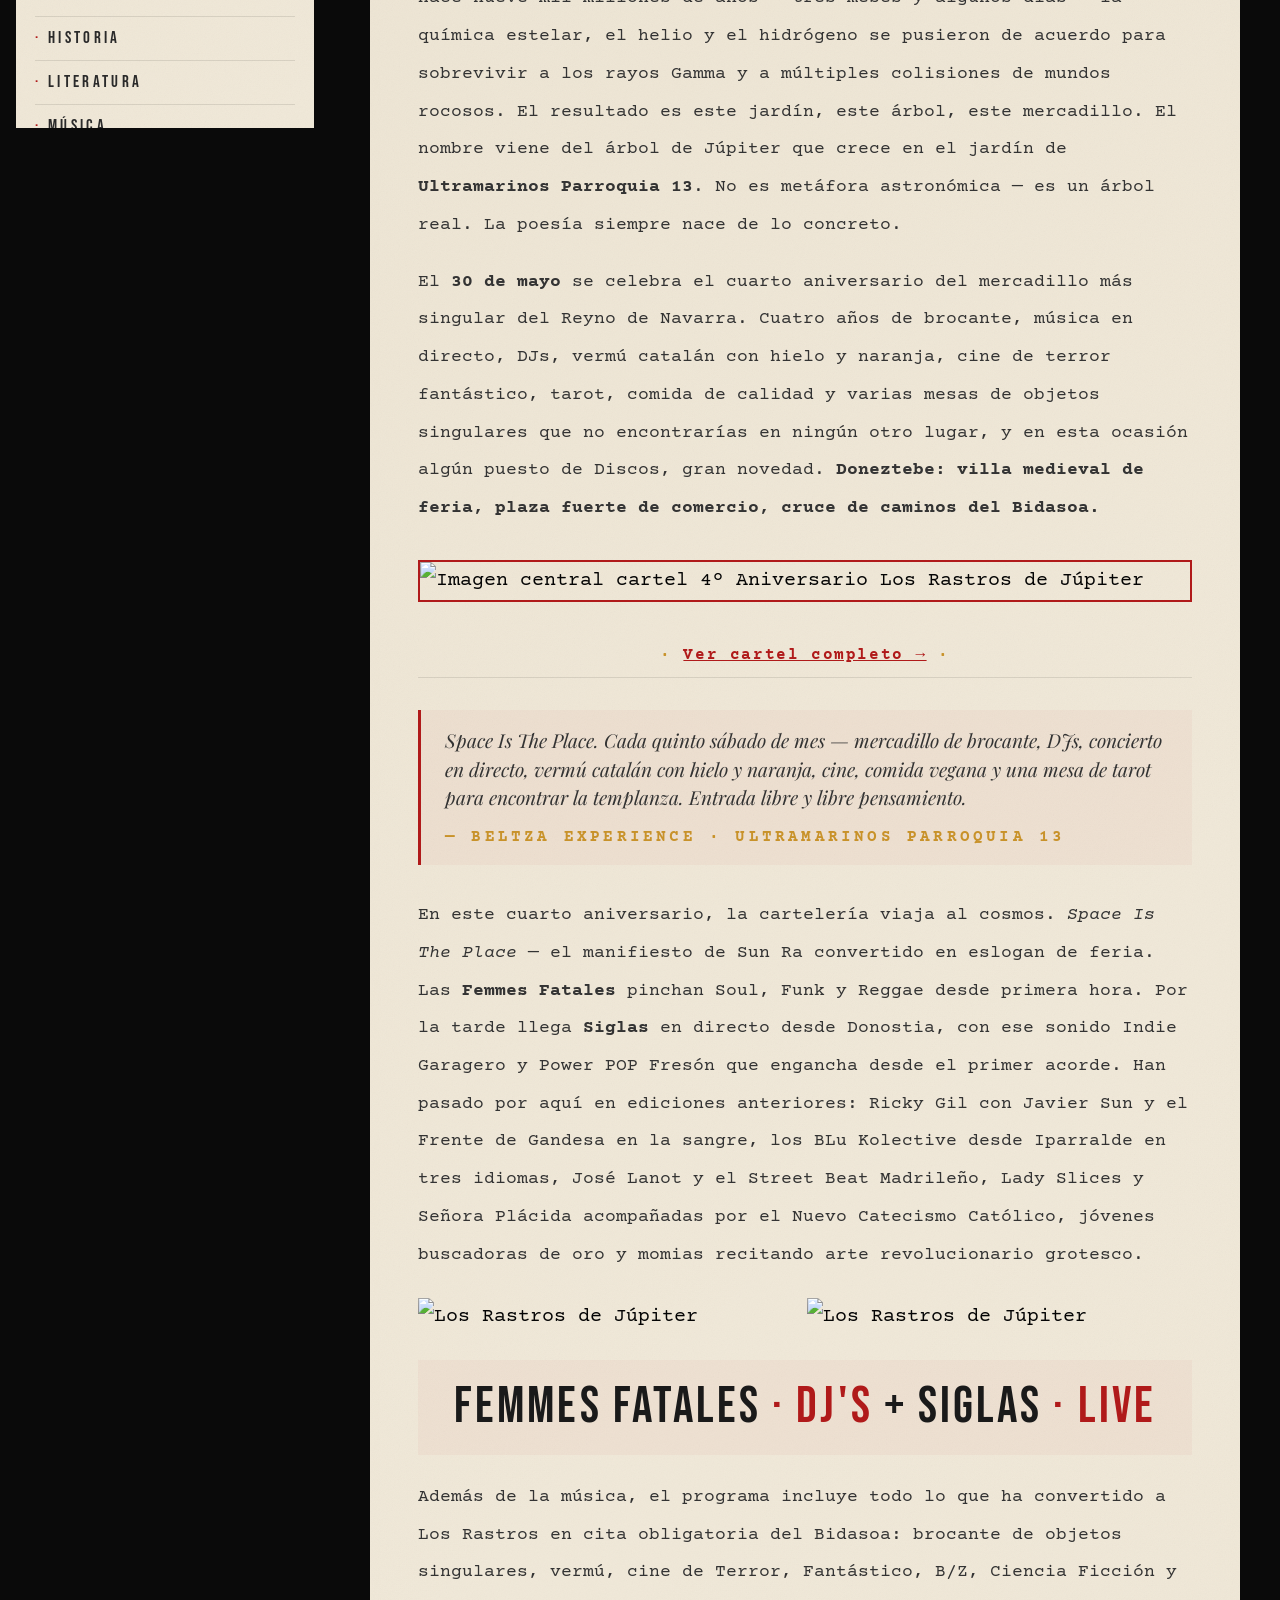
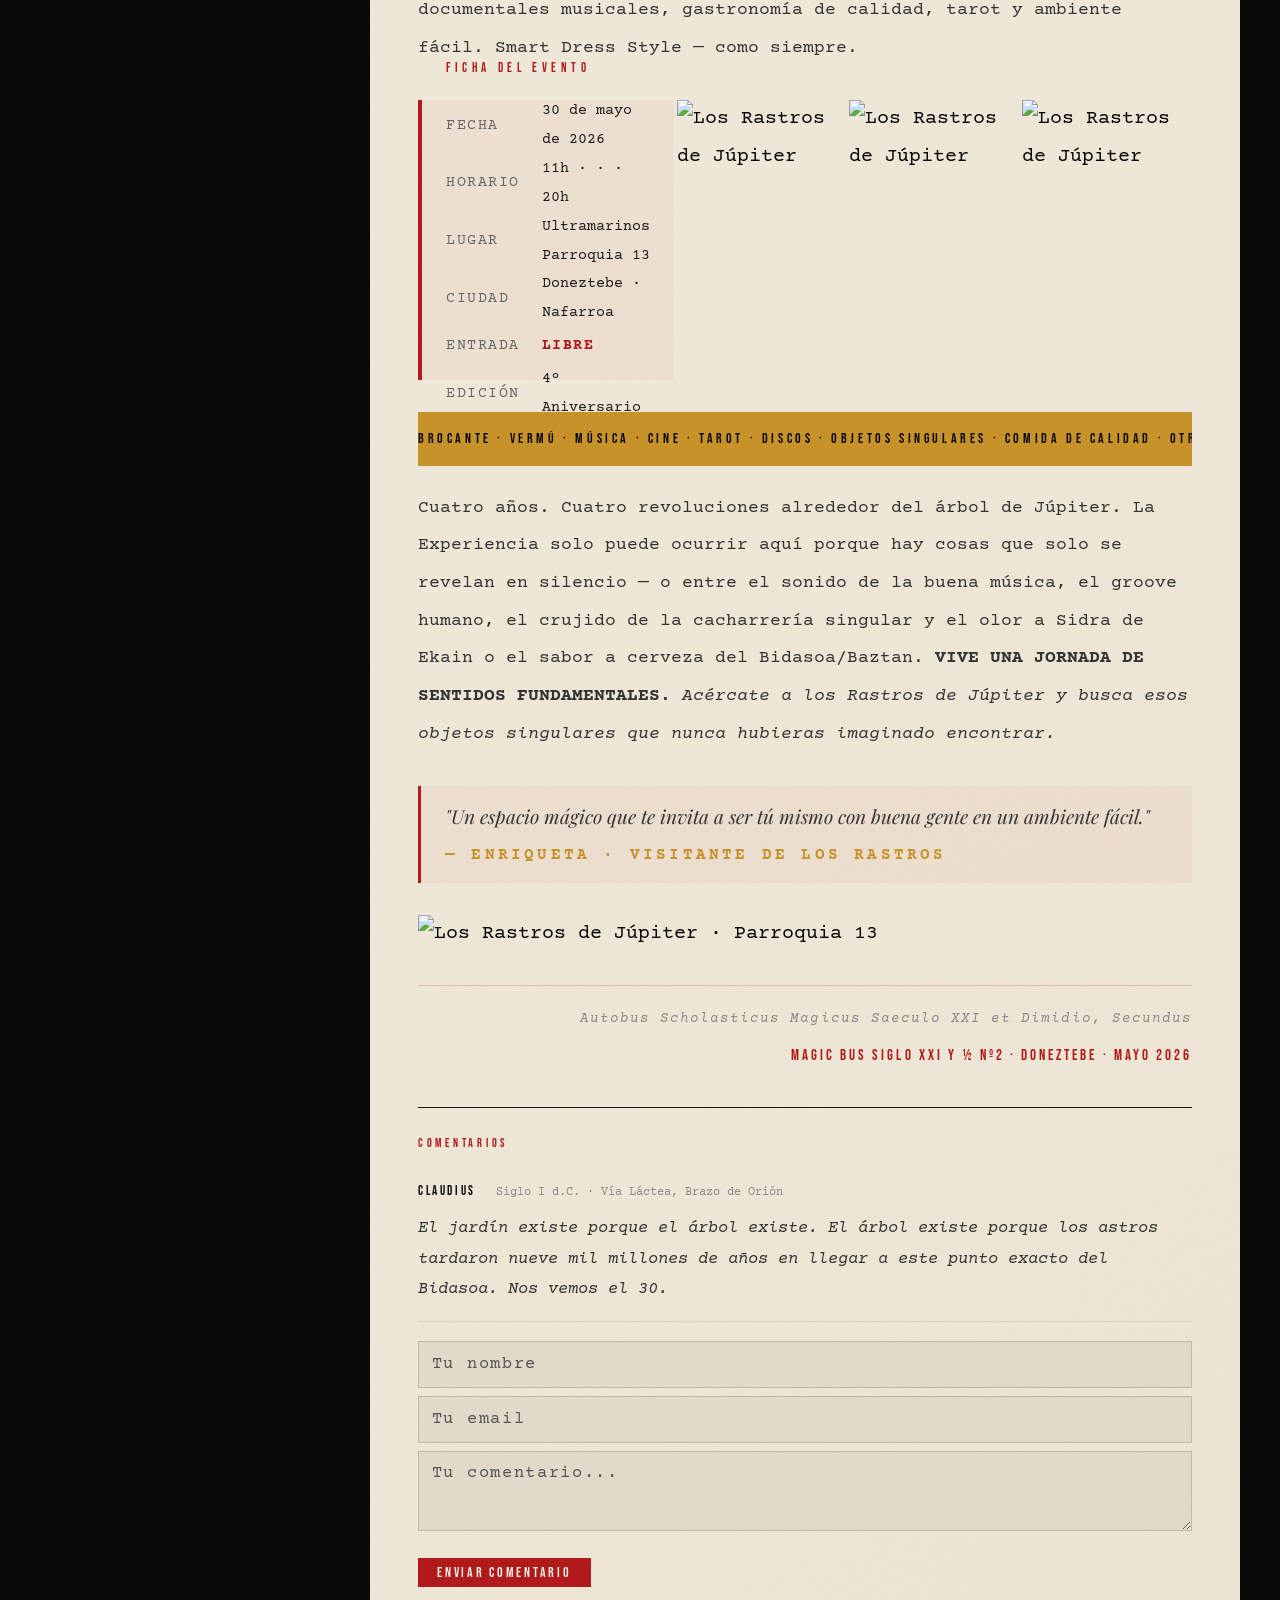
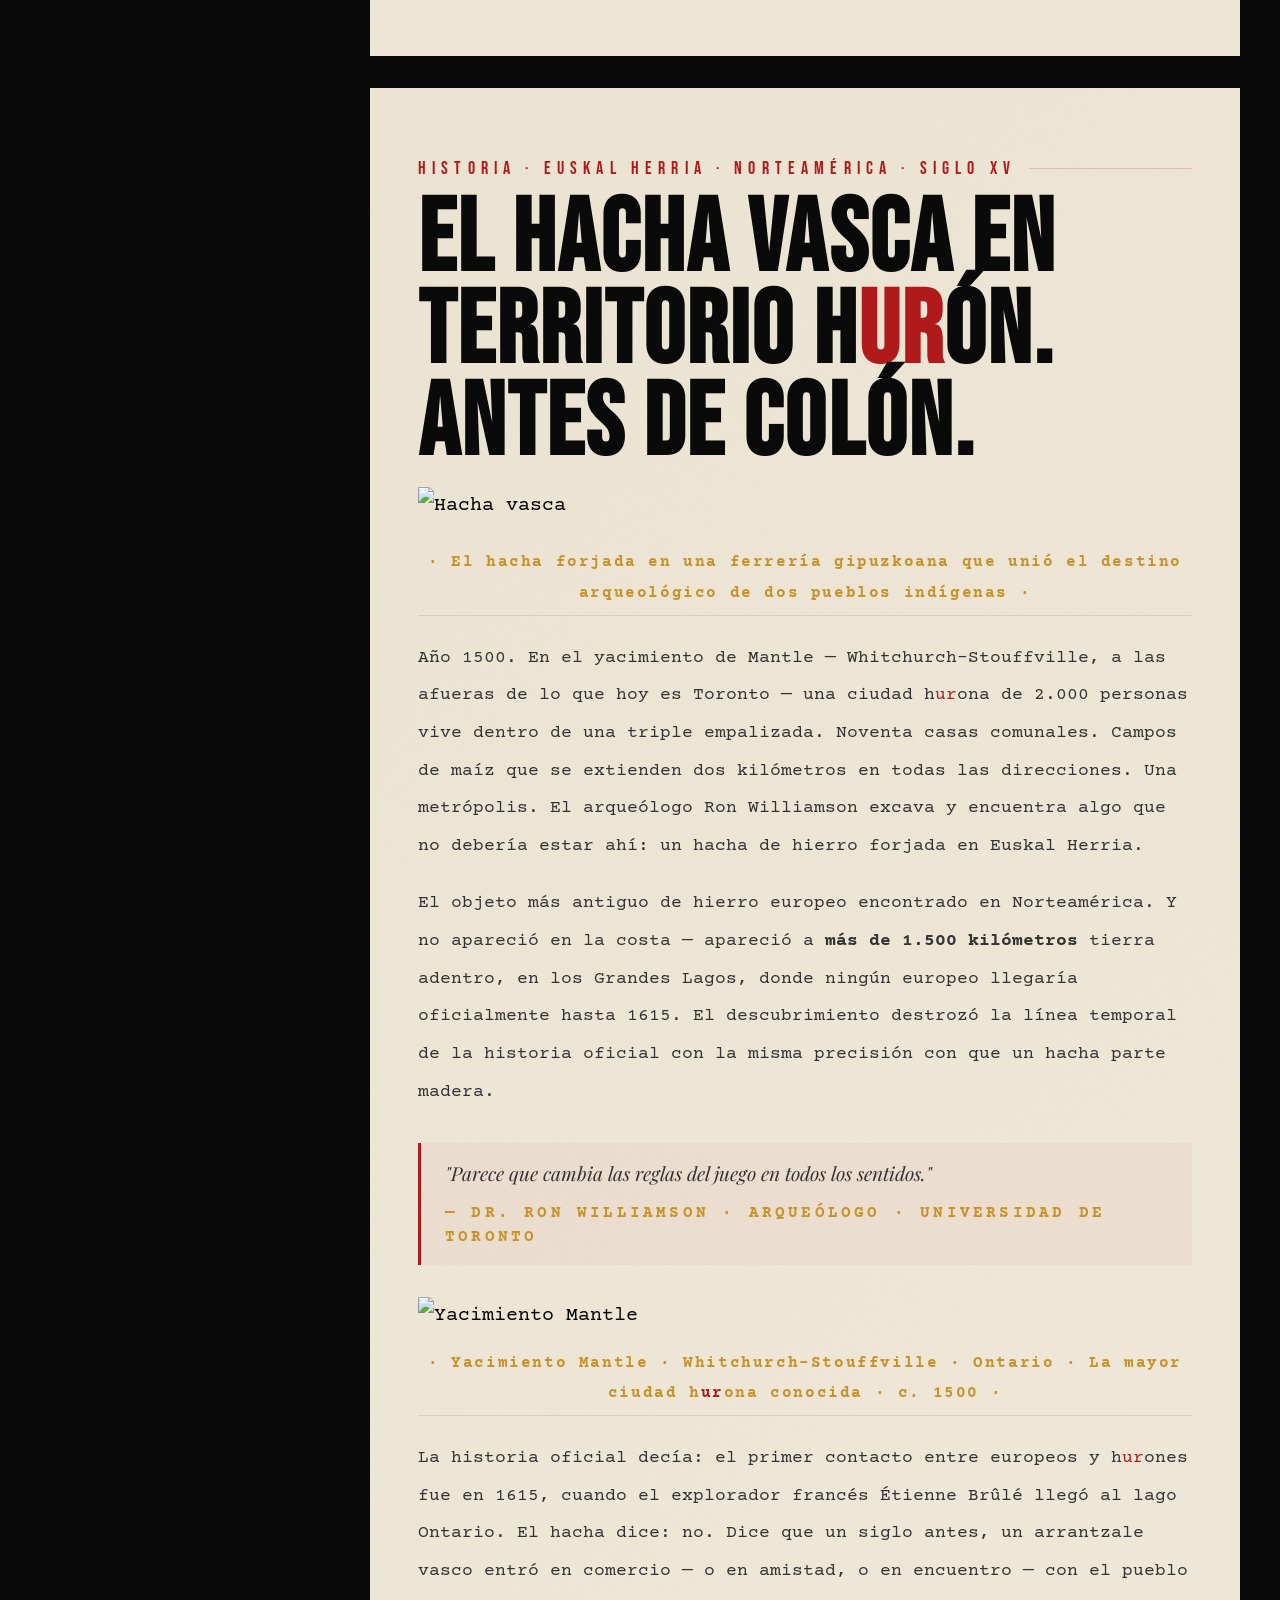
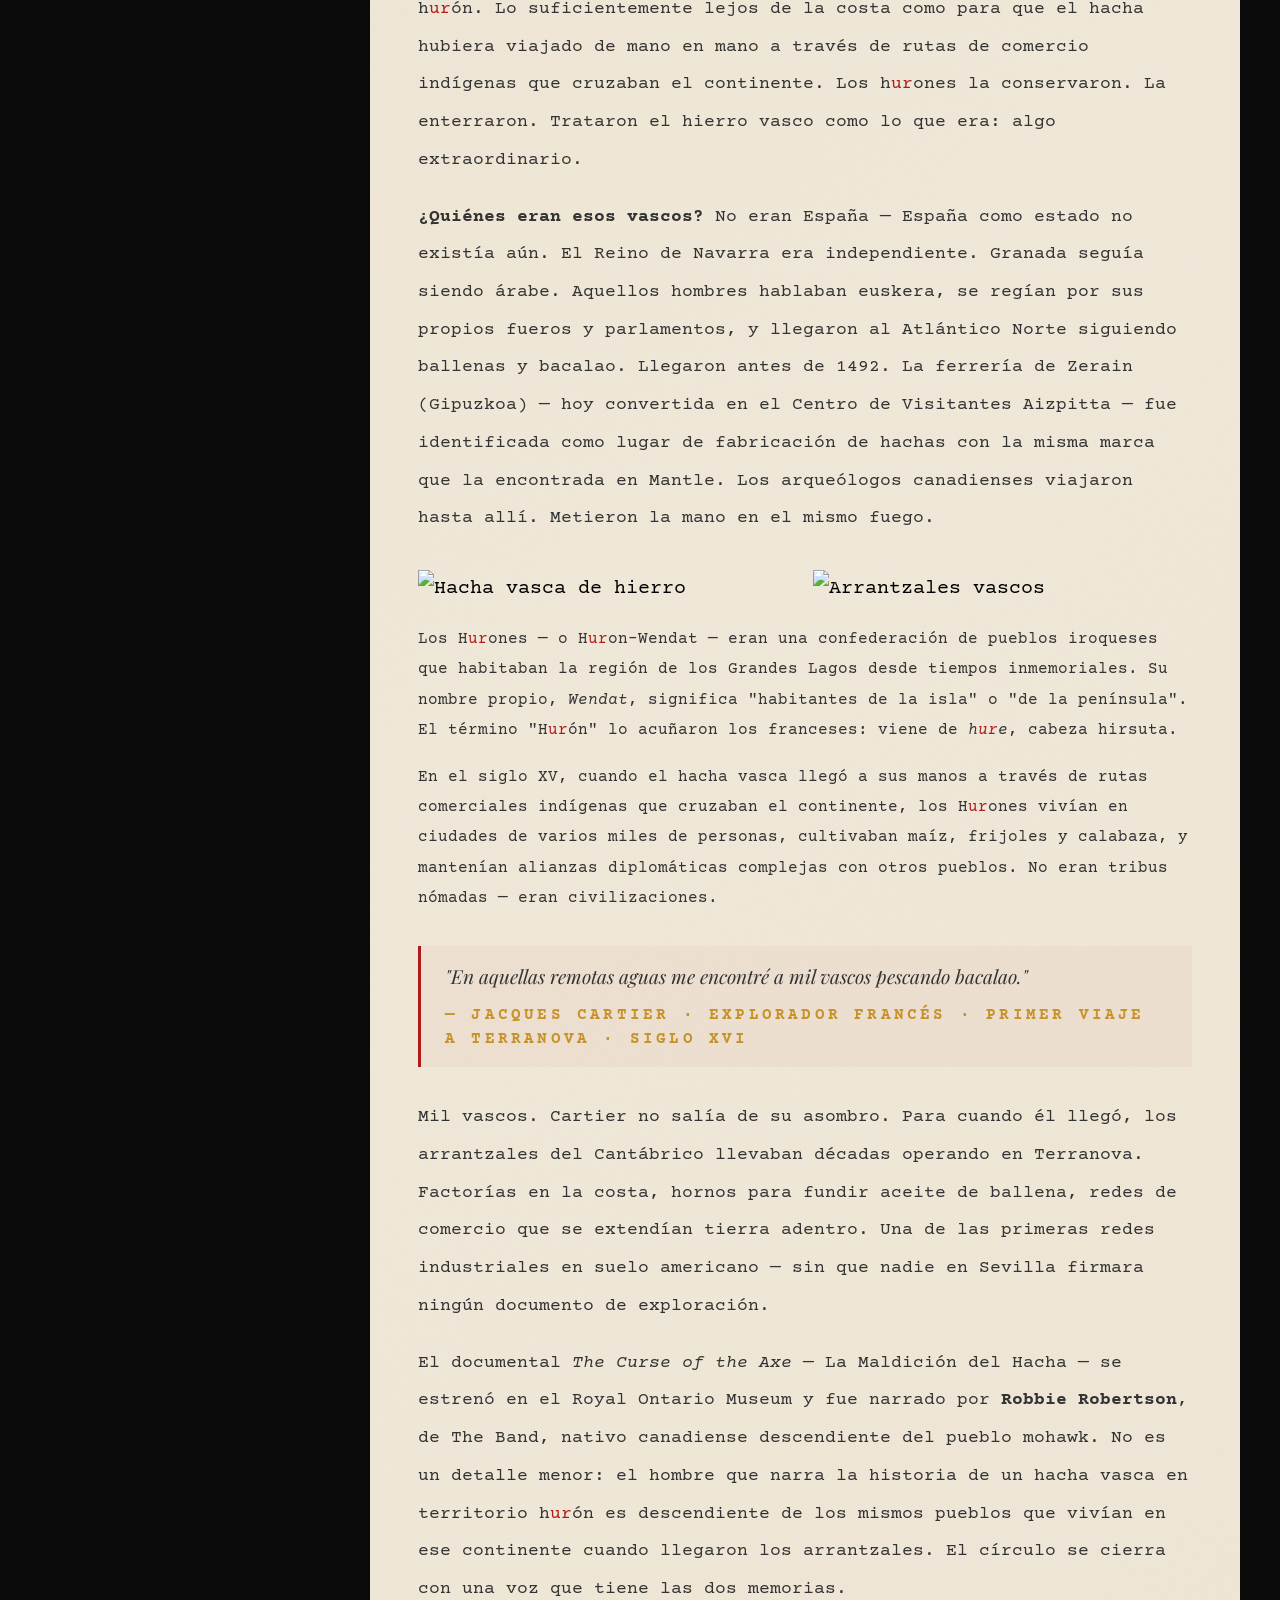
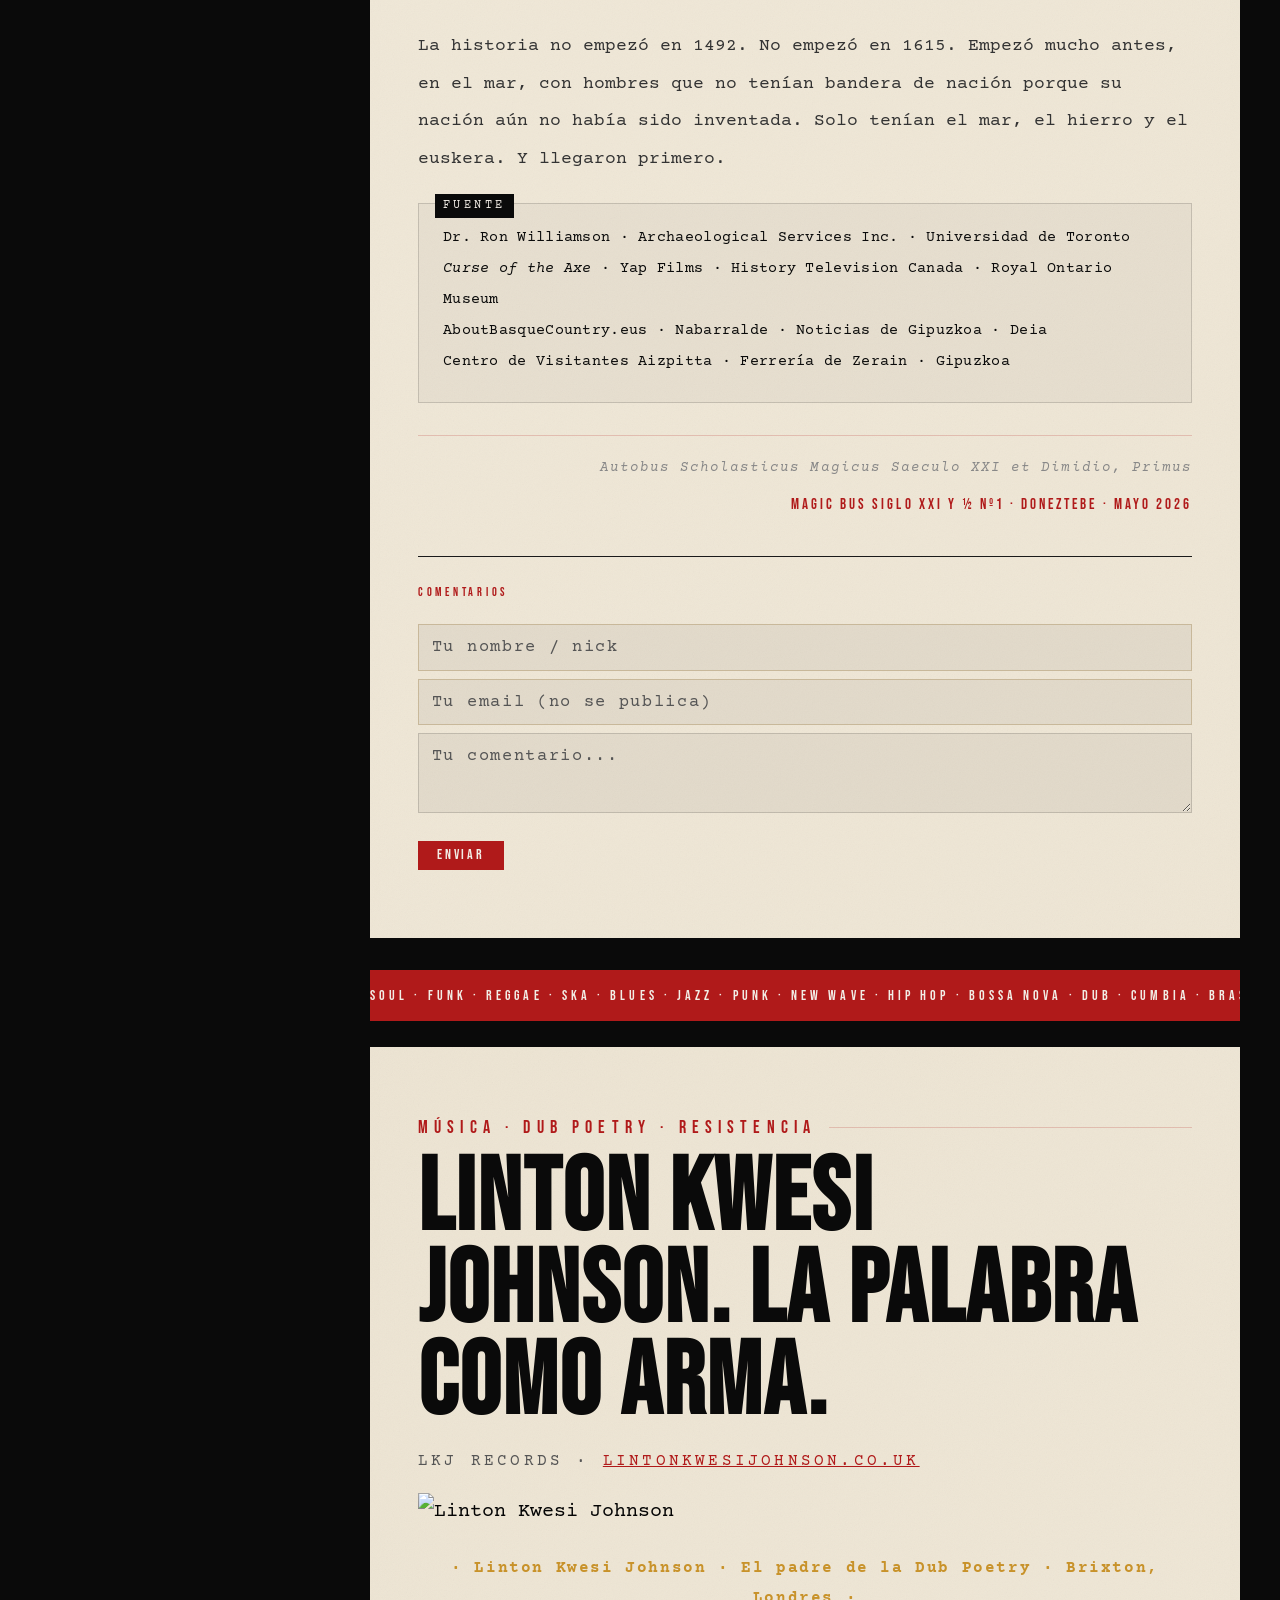
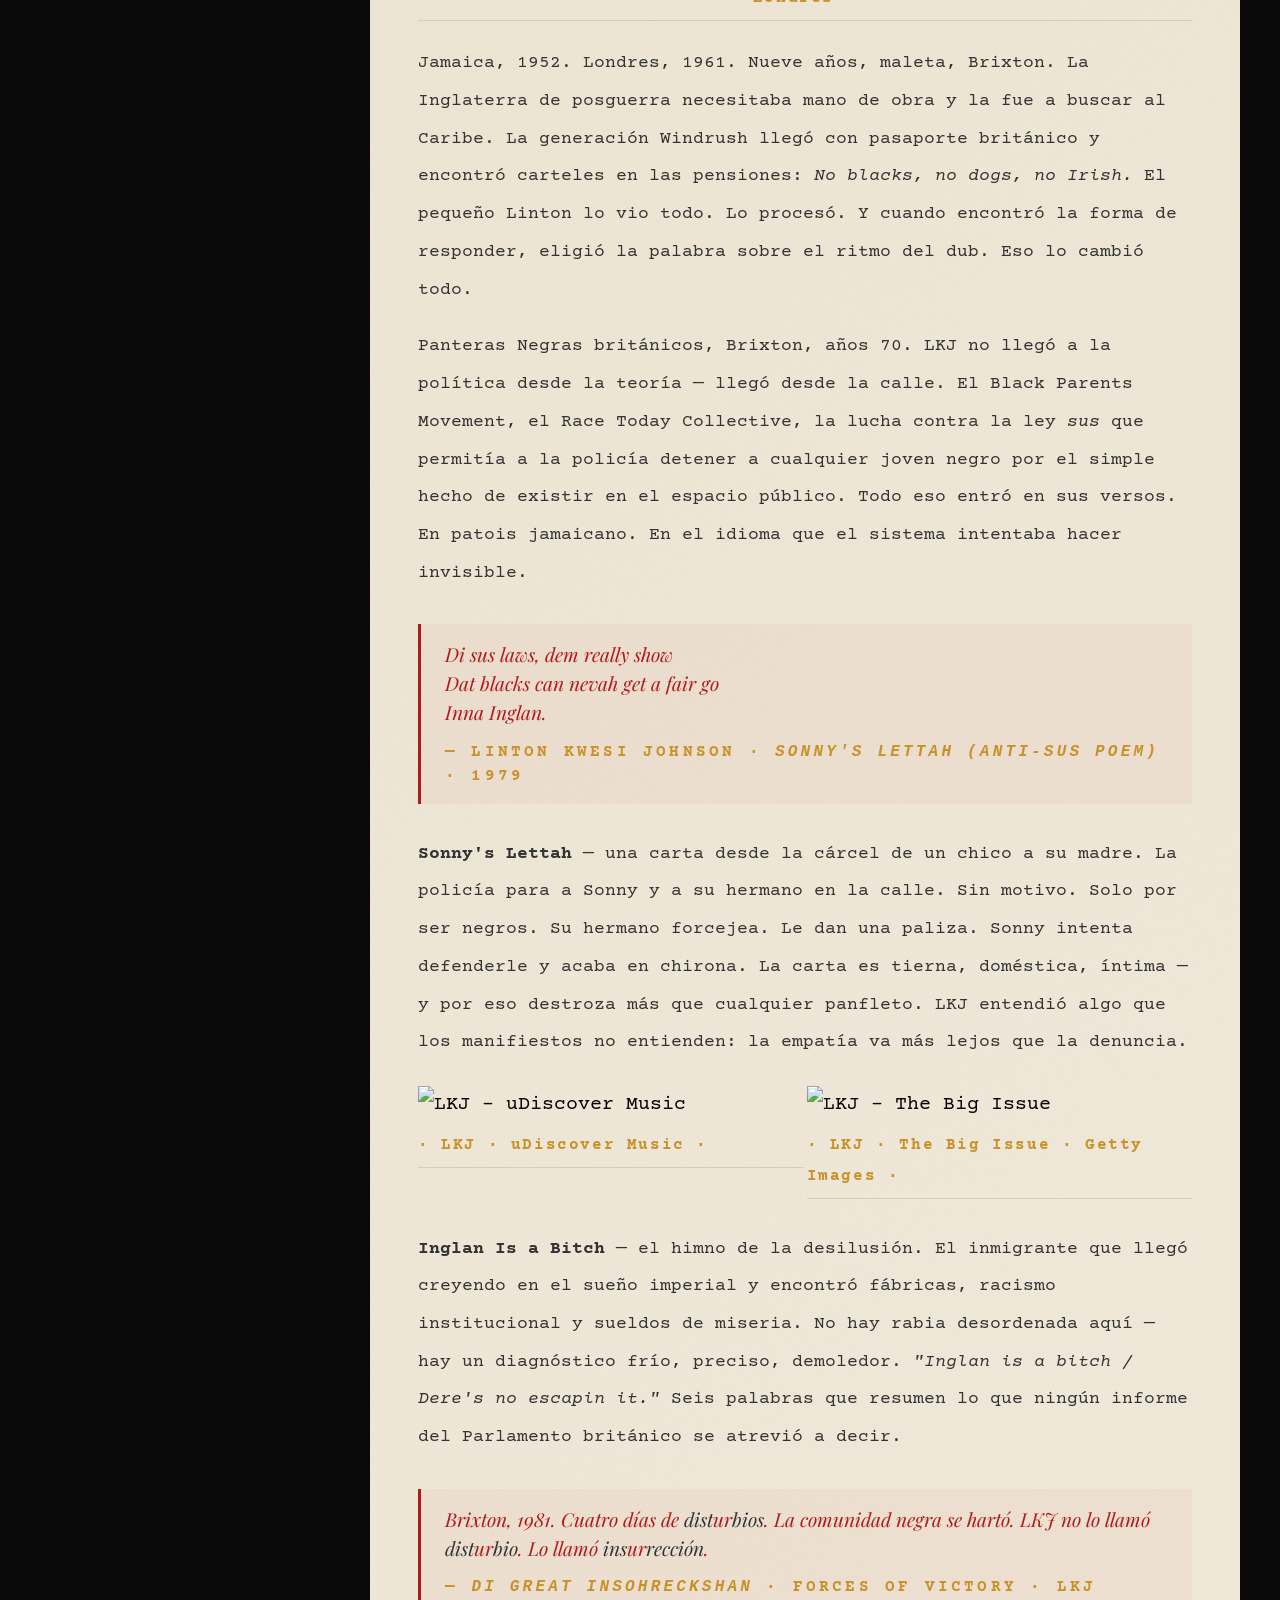
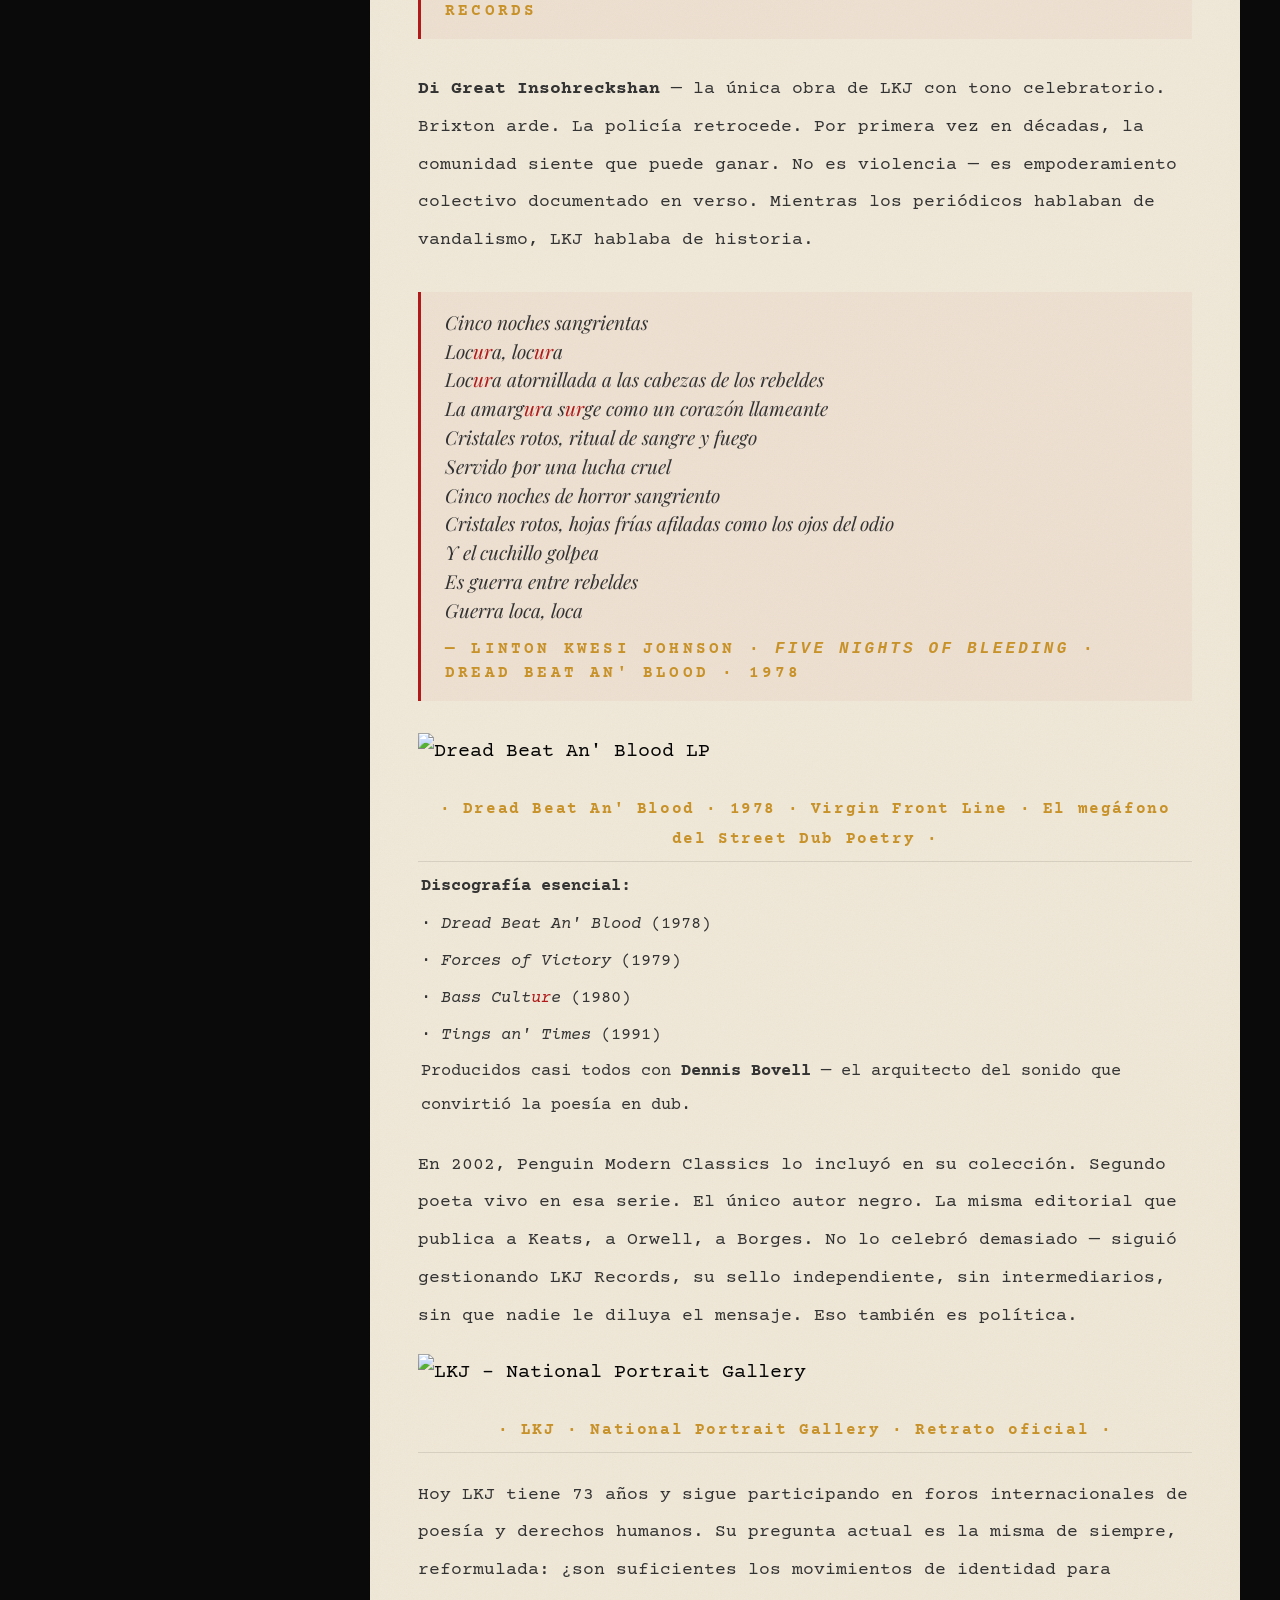
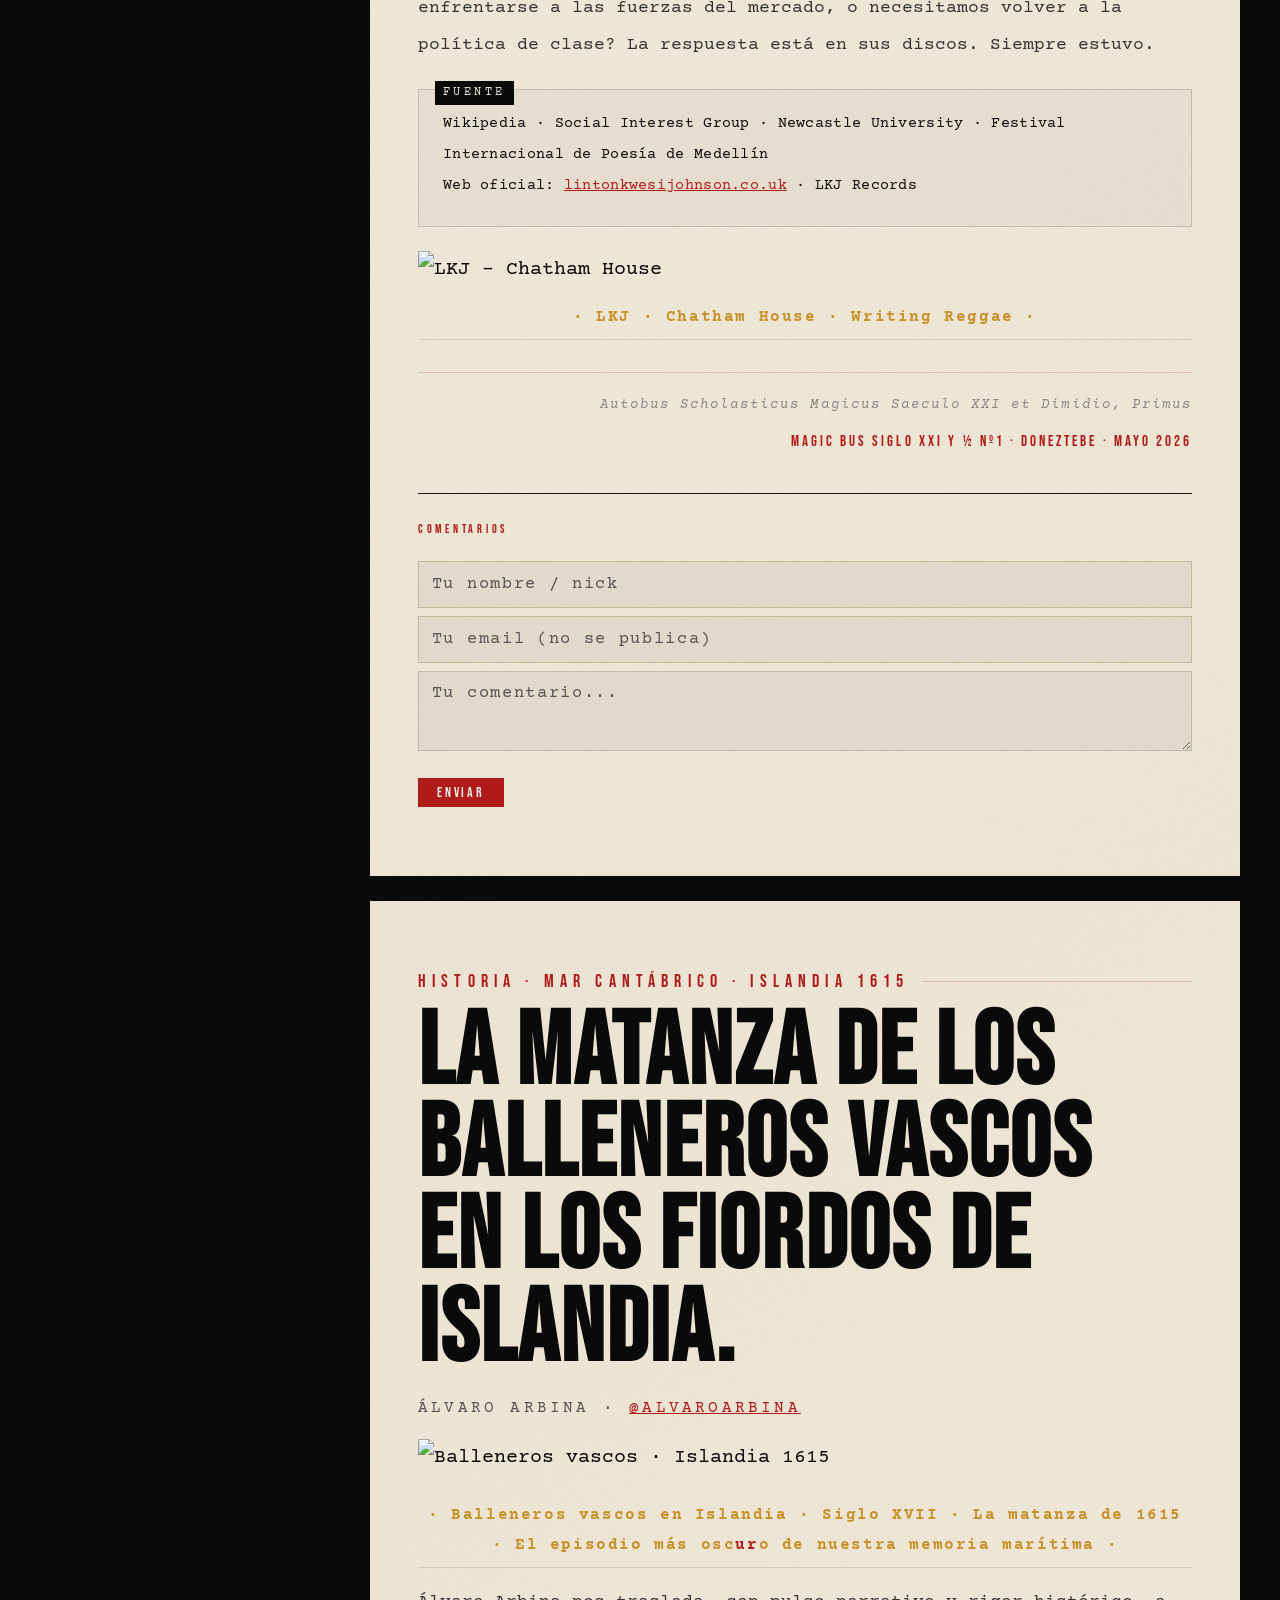
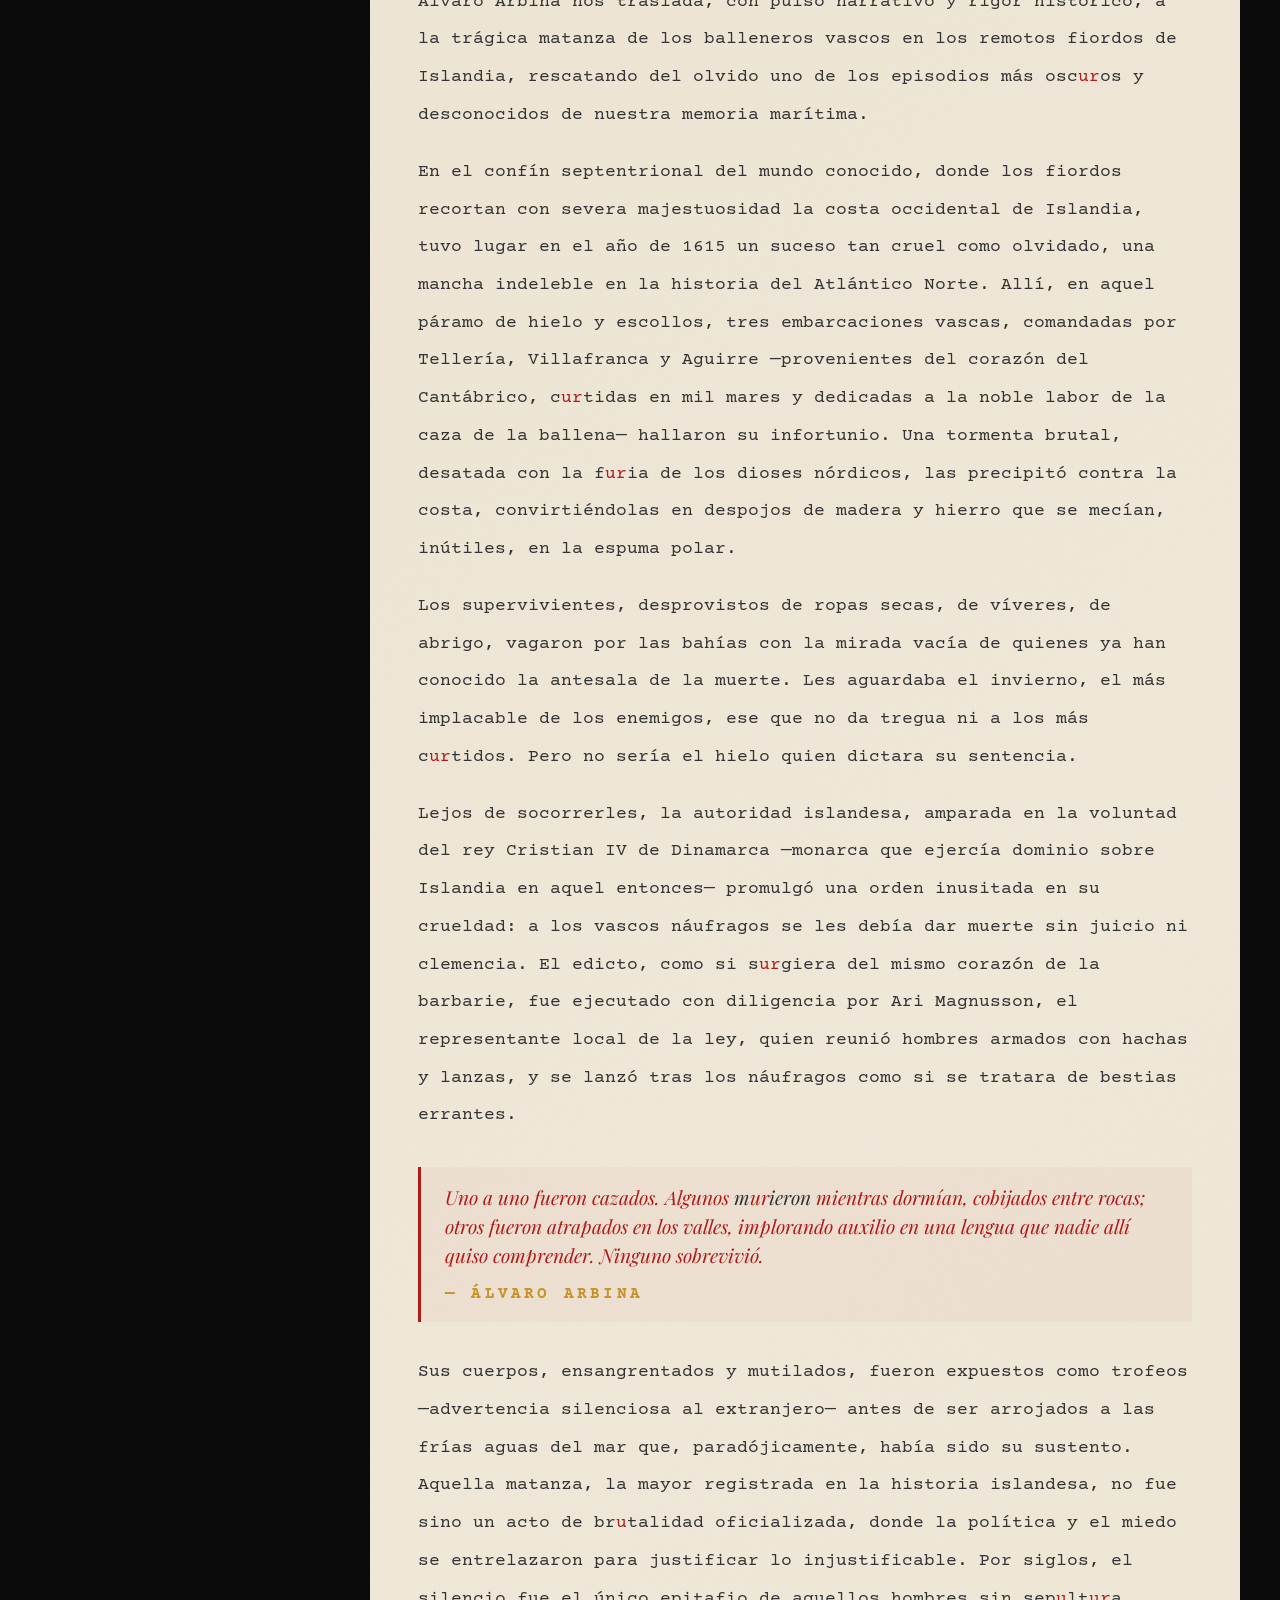
==== commit 0701527a: "Add files via upload" ====
--- a/index.html
+++ b/index.html
@@ -447,10 +447,27 @@
   @media (max-width: 1200px) {
     #ignicion-wrap > div { grid-template-columns: 1fr !important; }
     .sidebar { display: none; }
-    .sidebar.open { display: block; position: fixed; top: 0; left: 0; width: 80vw; height: 100vh; background: var(--black); z-index: 200; padding: 2rem 1.5rem; }
+    .sidebar.open { display: block; position: fixed; top: 0; left: 0; width: 80vw; height: 100vh; background: var(--black); z-index: 200; padding: 2rem 1.5rem; overflow-y:auto; }
     .feed { padding: 1.5rem 1rem; }
     .float-right { float: none; width: 100%; margin: 0 0 1.5rem; }
     .brand-slash { flex-wrap: wrap; gap: 0.5rem; }
+  }
+
+  @media (max-width: 700px) {
+    /* TOPBAND — apilar filas */
+    .topband table, .topband tr, .topband td { display: block !important; text-align: left !important; }
+    .topband td { display:block !important; padding: 0.2rem 0 !important; font-size: 0.72rem; letter-spacing: 0.1em; white-space:normal !important; text-align:left !important; }
+    /* FOTOS DÍPTICO — apilar en móvil */
+    .diptico-hurones { grid-template-columns: 1fr !important; }
+    .topband td a, .topband td span { font-size: 0.72rem; }
+    /* FOOTER — apilar */
+    footer table, footer tr, footer td { display: block !important; text-align: left !important; }
+    footer td { padding: 0.2rem 0 !important; font-size: 0.72rem; }
+    /* BRAND SLASH */
+    .brand-slash { padding: 0.5rem 1rem; }
+    .b-beltza, .b-exp { font-size: clamp(1.8rem, 8vw, 3rem); }
+    /* FEED */
+    .feed { padding: 1rem 0.8rem; }
   }
 </style>
 </head>
@@ -461,10 +478,10 @@
   <div class="topband">
     <table style="width:100%; border-collapse:collapse;">
       <tr>
-        <td style="font-family:'Bebas Neue',Impact,'Arial Narrow',sans-serif; font-size:clamp(0.95rem,2vw,1.3rem); letter-spacing:0.15em; color:var(--white); white-space:nowrap;">
+        <td style="font-family:'Bebas Neue',Impact,'Arial Narrow',sans-serif; font-size:clamp(0.95rem,2vw,1.3rem); letter-spacing:0.15em; color:var(--white);">
           BELTZA RECORDS <span style="color:var(--muted);">·</span> DONOSTIA <span style="color:var(--muted);">_</span> DONEZTEBE
         </td>
-        <td style="font-family:'Bebas Neue',Impact,'Arial Narrow',sans-serif; font-size:clamp(0.95rem,2vw,1.3rem); letter-spacing:0.15em; color:var(--amber); text-align:right; white-space:nowrap;">
+        <td style="font-family:'Bebas Neue',Impact,'Arial Narrow',sans-serif; font-size:clamp(0.95rem,2vw,1.3rem); letter-spacing:0.15em; color:var(--amber); text-align:right;">
           <a href="https://beltzaexperience.github.io/Manifiesto-Beltza/" target="_blank" style="color:var(--amber);text-decoration:none;">MANIFIESTO</a>
           ·
           <a href="http://dubbeat.beltzarecords.com/" target="_blank" style="color:var(--amber);text-decoration:none;">DUB²BEAT</a>
@@ -544,29 +561,29 @@
 <!-- MARQUEE PORTADAS -->
 <div style="background:var(--black); border-bottom:2px solid var(--red); padding:0.6rem 0; overflow:hidden; white-space:nowrap; width:100%; max-width:100%;">
   <div style="display:inline-block; animation:marquee 20s linear infinite; will-change:transform;">
-    <img src="https://live.staticflickr.com/65535/55160217369_1b5fb11b3e_z.jpg" alt="Prince Phillip Mitchell" style="height:150px; width:auto; margin-right:1rem; vertical-align:middle; filter:contrast(1.1);">
-    <img src="https://live.staticflickr.com/65535/55162102986_ffb3f7933a_o.jpg" alt="Mito y Comadre" style="height:150px; width:auto; margin-right:1rem; vertical-align:middle; filter:contrast(1.1);">
-    <img src="https://live.staticflickr.com/65535/55160214789_312e45c387_z.jpg" alt="Toquinho & Vinicius de Moraes" style="height:150px; width:auto; margin-right:1rem; vertical-align:middle; filter:contrast(1.1);">
-    <img src="https://live.staticflickr.com/65535/55159072597_8784825757_c.jpg" alt="Extremadura" style="height:150px; width:auto; margin-right:1rem; vertical-align:middle; filter:contrast(1.1);">
-    <img src="https://live.staticflickr.com/65535/55160349815_ce1a636951_h.jpg" alt="Stiff Little Fingers" style="height:150px; width:auto; margin-right:1rem; vertical-align:middle; filter:contrast(1.1);">
-    <img src="https://live.staticflickr.com/65535/55160131403_871d823cc6_h.jpg" alt="Buho" style="height:150px; width:auto; margin-right:1rem; vertical-align:middle; filter:contrast(1.1);">
-    <img src="https://live.staticflickr.com/65535/55160214809_2634aedc51_h.jpg" alt="Karen y los Remedios" style="height:150px; width:auto; margin-right:1rem; vertical-align:middle; filter:contrast(1.1);">
-    <img src="https://live.staticflickr.com/65535/55159962246_40965879e0_b.jpg" alt="Dillinger" style="height:150px; width:auto; margin-right:1rem; vertical-align:middle; filter:contrast(1.1);">
-    <img src="https://live.staticflickr.com/65535/55160213413_8304f1509e_h.jpg" alt="Madness" style="height:150px; width:auto; margin-right:1rem; vertical-align:middle; filter:contrast(1.1);">
-    <img src="https://live.staticflickr.com/65535/55162639962_44bf0b3b75_o.jpg" alt="Arturo Somohano" style="height:150px; width:auto; margin-right:1rem; vertical-align:middle; filter:contrast(1.1);">
-    <img src="https://live.staticflickr.com/65535/55163786469_4d1d9cb992_o.jpg" alt="Anima Latina Vol.2" style="height:150px; width:auto; margin-right:1rem; vertical-align:middle; filter:contrast(1.1);">
+    <img src="https://live.staticflickr.com/65535/55160217369_1b5fb11b3e_z.jpg" alt="Prince Phillip Mitchell" style="height:200px; width:auto; margin-right:1rem; vertical-align:middle; filter:contrast(1.1);">
+    <img src="https://live.staticflickr.com/65535/55162102986_ffb3f7933a_o.jpg" alt="Mito y Comadre" style="height:200px; width:auto; margin-right:1rem; vertical-align:middle; filter:contrast(1.1);">
+    <img src="https://live.staticflickr.com/65535/55160214789_312e45c387_z.jpg" alt="Toquinho & Vinicius de Moraes" style="height:200px; width:auto; margin-right:1rem; vertical-align:middle; filter:contrast(1.1);">
+    <img src="https://live.staticflickr.com/65535/55159072597_8784825757_c.jpg" alt="Extremadura" style="height:200px; width:auto; margin-right:1rem; vertical-align:middle; filter:contrast(1.1);">
+    <img src="https://live.staticflickr.com/65535/55160349815_ce1a636951_h.jpg" alt="Stiff Little Fingers" style="height:200px; width:auto; margin-right:1rem; vertical-align:middle; filter:contrast(1.1);">
+    <img src="https://live.staticflickr.com/65535/55160131403_871d823cc6_h.jpg" alt="Buho" style="height:200px; width:auto; margin-right:1rem; vertical-align:middle; filter:contrast(1.1);">
+    <img src="https://live.staticflickr.com/65535/55160214809_2634aedc51_h.jpg" alt="Karen y los Remedios" style="height:200px; width:auto; margin-right:1rem; vertical-align:middle; filter:contrast(1.1);">
+    <img src="https://live.staticflickr.com/65535/55159962246_40965879e0_b.jpg" alt="Dillinger" style="height:200px; width:auto; margin-right:1rem; vertical-align:middle; filter:contrast(1.1);">
+    <img src="https://live.staticflickr.com/65535/55160213413_8304f1509e_h.jpg" alt="Madness" style="height:200px; width:auto; margin-right:1rem; vertical-align:middle; filter:contrast(1.1);">
+    <img src="https://live.staticflickr.com/65535/55162639962_44bf0b3b75_o.jpg" alt="Arturo Somohano" style="height:200px; width:auto; margin-right:1rem; vertical-align:middle; filter:contrast(1.1);">
+    <img src="https://live.staticflickr.com/65535/55163786469_4d1d9cb992_o.jpg" alt="Anima Latina Vol.2" style="height:200px; width:auto; margin-right:1rem; vertical-align:middle; filter:contrast(1.1);">
     <!-- repetición para loop continuo -->
-    <img src="https://live.staticflickr.com/65535/55160217369_1b5fb11b3e_z.jpg" alt="Prince Phillip Mitchell" style="height:150px; width:auto; margin-right:1rem; vertical-align:middle; filter:contrast(1.1);">
-    <img src="https://live.staticflickr.com/65535/55162102986_ffb3f7933a_o.jpg" alt="Mito y Comadre" style="height:150px; width:auto; margin-right:1rem; vertical-align:middle; filter:contrast(1.1);">
-    <img src="https://live.staticflickr.com/65535/55160214789_312e45c387_z.jpg" alt="Toquinho & Vinicius de Moraes" style="height:150px; width:auto; margin-right:1rem; vertical-align:middle; filter:contrast(1.1);">
-    <img src="https://live.staticflickr.com/65535/55159072597_8784825757_c.jpg" alt="Extremadura" style="height:150px; width:auto; margin-right:1rem; vertical-align:middle; filter:contrast(1.1);">
-    <img src="https://live.staticflickr.com/65535/55160349815_ce1a636951_h.jpg" alt="Stiff Little Fingers" style="height:150px; width:auto; margin-right:1rem; vertical-align:middle; filter:contrast(1.1);">
-    <img src="https://live.staticflickr.com/65535/55160131403_871d823cc6_h.jpg" alt="Buho" style="height:150px; width:auto; margin-right:1rem; vertical-align:middle; filter:contrast(1.1);">
-    <img src="https://live.staticflickr.com/65535/55160214809_2634aedc51_h.jpg" alt="Karen y los Remedios" style="height:150px; width:auto; margin-right:1rem; vertical-align:middle; filter:contrast(1.1);">
-    <img src="https://live.staticflickr.com/65535/55159962246_40965879e0_b.jpg" alt="Dillinger" style="height:150px; width:auto; margin-right:1rem; vertical-align:middle; filter:contrast(1.1);">
-    <img src="https://live.staticflickr.com/65535/55160213413_8304f1509e_h.jpg" alt="Madness" style="height:150px; width:auto; margin-right:1rem; vertical-align:middle; filter:contrast(1.1);">
-    <img src="https://live.staticflickr.com/65535/55162639962_44bf0b3b75_o.jpg" alt="Arturo Somohano" style="height:150px; width:auto; margin-right:1rem; vertical-align:middle; filter:contrast(1.1);">
-    <img src="https://live.staticflickr.com/65535/55163786469_4d1d9cb992_o.jpg" alt="Anima Latina Vol.2" style="height:150px; width:auto; margin-right:1rem; vertical-align:middle; filter:contrast(1.1);">
+    <img src="https://live.staticflickr.com/65535/55160217369_1b5fb11b3e_z.jpg" alt="Prince Phillip Mitchell" style="height:200px; width:auto; margin-right:1rem; vertical-align:middle; filter:contrast(1.1);">
+    <img src="https://live.staticflickr.com/65535/55162102986_ffb3f7933a_o.jpg" alt="Mito y Comadre" style="height:200px; width:auto; margin-right:1rem; vertical-align:middle; filter:contrast(1.1);">
+    <img src="https://live.staticflickr.com/65535/55160214789_312e45c387_z.jpg" alt="Toquinho & Vinicius de Moraes" style="height:200px; width:auto; margin-right:1rem; vertical-align:middle; filter:contrast(1.1);">
+    <img src="https://live.staticflickr.com/65535/55159072597_8784825757_c.jpg" alt="Extremadura" style="height:200px; width:auto; margin-right:1rem; vertical-align:middle; filter:contrast(1.1);">
+    <img src="https://live.staticflickr.com/65535/55160349815_ce1a636951_h.jpg" alt="Stiff Little Fingers" style="height:200px; width:auto; margin-right:1rem; vertical-align:middle; filter:contrast(1.1);">
+    <img src="https://live.staticflickr.com/65535/55160131403_871d823cc6_h.jpg" alt="Buho" style="height:200px; width:auto; margin-right:1rem; vertical-align:middle; filter:contrast(1.1);">
+    <img src="https://live.staticflickr.com/65535/55160214809_2634aedc51_h.jpg" alt="Karen y los Remedios" style="height:200px; width:auto; margin-right:1rem; vertical-align:middle; filter:contrast(1.1);">
+    <img src="https://live.staticflickr.com/65535/55159962246_40965879e0_b.jpg" alt="Dillinger" style="height:200px; width:auto; margin-right:1rem; vertical-align:middle; filter:contrast(1.1);">
+    <img src="https://live.staticflickr.com/65535/55160213413_8304f1509e_h.jpg" alt="Madness" style="height:200px; width:auto; margin-right:1rem; vertical-align:middle; filter:contrast(1.1);">
+    <img src="https://live.staticflickr.com/65535/55162639962_44bf0b3b75_o.jpg" alt="Arturo Somohano" style="height:200px; width:auto; margin-right:1rem; vertical-align:middle; filter:contrast(1.1);">
+    <img src="https://live.staticflickr.com/65535/55163786469_4d1d9cb992_o.jpg" alt="Anima Latina Vol.2" style="height:200px; width:auto; margin-right:1rem; vertical-align:middle; filter:contrast(1.1);">
   </div>
 </div>
 
@@ -576,13 +593,16 @@
   <!-- SIDEBAR -->
   <aside class="sidebar" id="sidebar">
     <div class="sidebar-inner">
+    <div style="text-align:right; margin-bottom:1rem;">
+      <button onclick="closeSidebar()" style="background:none; border:1px solid var(--red); color:var(--red); font-family:'Bebas Neue',sans-serif; font-size:0.85rem; letter-spacing:0.2em; padding:0.3rem 0.8rem; cursor:pointer;">✕ CERRAR</button>
+    </div>
     <div class="sidebar-label">Secciones</div>
 
     <!-- CRONOLÓGICO / DIARIO -->
-    <a id="btnOrden" href="#" onclick="toggleOrden(); return false;" style="display:block; font-family:'Bebas Neue',sans-serif; font-size:0.88rem; letter-spacing:0.2em; color:var(--red); text-decoration:none; padding:0.35rem 0; border-bottom:1px solid rgba(176,26,26,0.3); margin-bottom:0.3rem;">⇄ CRONOLÓGICO</a>
+    <a id="btnOrden" href="#" onclick="toggleOrden(); return false;" style="display:block; font-family:'Bebas Neue',sans-serif; font-size:1.05rem; letter-spacing:0.2em; color:var(--red); text-decoration:none; padding:0.35rem 0; border-bottom:1px solid rgba(176,26,26,0.3); margin-bottom:0.3rem;">⇄ CRONOLÓGICO</a>
 
     <!-- BUSCADOR -->
-    <input id="buscador" type="text" placeholder="Buscar en el fanzine..." oninput="buscarTexto(this.value)" style="width:100%; background:#111; border:1px solid #2a2a2a; color:var(--white); padding:0.4rem 0.6rem; font-family:'Courier Prime',monospace; font-size:0.78rem; outline:none; margin-bottom:0.8rem; display:block;">
+    <input id="buscador" type="text" placeholder="Buscar en el fanzine..." oninput="buscarTexto(this.value)" style="width:100%; background:#111; border:1px solid #2a2a2a; color:var(--white); padding:0.4rem 0.6rem; font-family:'Courier Prime',monospace; font-size:1.05rem; outline:none; margin-bottom:0.8rem; display:block;">
 
     <nav>
       <a href="#" onclick="filtrarSeccion('todas'); return false;" id="sec-todas" class="sec-link activa">· VER TODO</a>
@@ -592,6 +612,7 @@
       <a href="#" onclick="filtrarSeccion('comics'); return false;" id="sec-comics" class="sec-link">Cómics</a>
       <a href="#" onclick="filtrarSeccion('cosmos'); return false;" id="sec-cosmos" class="sec-link">Cosmos</a>
       <a href="#" onclick="filtrarSeccion('digitalismo'); return false;" id="sec-digitalismo" class="sec-link">Digitalismo</a>
+      <a href="#" onclick="filtrarSeccion('eventos'); return false;" id="sec-eventos" class="sec-link">Eventos</a>
       <a href="#" onclick="filtrarSeccion('euskal-herria'); return false;" id="sec-euskal-herria" class="sec-link">Euskal Herria</a>
       <a href="#" onclick="filtrarSeccion('futbol'); return false;" id="sec-futbol" class="sec-link">Fútbol</a>
       <a href="#" onclick="filtrarSeccion('historia'); return false;" id="sec-historia" class="sec-link">Historia</a>
@@ -672,6 +693,119 @@
     </article>
 
 
+
+    <!-- POST: 4º ANIVERSARIO LOS RASTROS DE JÚPITER -->
+    <article class="block block-white" id="rastros-4-aniversario" data-secciones="musica eventos euskal-herria">
+      <div class="block-tag">Eventos · Música · Brocante · Doneztebe · 30 Mayo 2026</div>
+      <h2 class="headline-xl">4º ANIVERSARIO<br><span style="color:#b01a1a;">LOS RASTROS DE JÚPITER</span></h2>
+
+      <div class="byline">Ultramarinos Parroquia 13 · Doneztebe · Nafarroa</div>
+
+      <img src="https://raw.githubusercontent.com/beltzaexperience/Manifiesto-Beltza/main/jardines-jupiter.jpg" alt="Jardines de Júpiter · Parroquia 13 · Doneztebe" class="img-full" style="margin:1rem 0; filter:contrast(1.05);">
+      <p class="caption" style="text-align:center; margin-bottom:1.5rem;">· Jardines de Júpiter · Parroquia 13 · Doneztebe · El árbol que dio nombre al mercadillo ·</p>
+
+      <div class="body-text">
+        Hace nueve mil millones de años — tres meses y algunos días — la química estelar, el helio y el hidrógeno se pusieron de acuerdo para sobrevivir a los rayos Gamma y a múltiples colisiones de mundos rocosos. El resultado es este jardín, este árbol, este mercadillo. El nombre viene del árbol de Júpiter que crece en el jardín de <strong style="color:#333;">Ultramarinos Parroquia 13</strong>. No es metáfora astronómica — es un árbol real. La poesía siempre nace de lo concreto.
+      </div>
+
+      <div class="body-text">
+        El <strong style="color:#333;">30 de mayo</strong> se celebra el cuarto aniversario del mercadillo más singular del Reyno de Navarra. Cuatro años de brocante, música en directo, DJs, vermú catalán con hielo y naranja, cine de terror fantástico, tarot, comida de calidad y varias mesas de objetos singulares que no encontrarías en ningún otro lugar, y en esta ocasión algún puesto de Discos, gran novedad. <strong style="color:#333;">Doneztebe: villa medieval de feria, plaza fuerte de comercio, cruce de caminos del Bidasoa.</strong>
+      </div>
+
+      <!-- CARTEL -->
+      <div style="margin:2rem 0; border:2px solid #b01a1a; overflow:hidden;">
+        <img src="https://beltzaexperience.github.io/RASTROS-DE-JUPITER-MAYO-2026/image.jpg" alt="Imagen central cartel 4º Aniversario Los Rastros de Júpiter" style="width:100%; display:block; filter:contrast(1.05);">
+      </div>
+      <p class="caption" style="text-align:center; margin-bottom:1.5rem;">
+        · <a href="https://beltzaexperience.github.io/RASTROS-DE-JUPITER-MAYO-2026/" target="_blank" style="color:#b01a1a;">Ver cartel completo →</a> ·
+      </p>
+
+      <div class="pullquote" style="color:#333;">
+        Space Is The Place. Cada quinto sábado de mes — mercadillo de brocante, DJs, concierto en directo, vermú catalán con hielo y naranja, cine, comida vegana y una mesa de tarot para encontrar la templanza. Entrada libre y libre pensamiento.
+        <cite>— Beltza Experience · Ultramarinos Parroquia 13</cite>
+      </div>
+
+      <div class="body-text">
+        En este cuarto aniversario, la cartelería viaja al cosmos. <em style="color:#333;">Space Is The Place</em> — el manifiesto de Sun Ra convertido en eslogan de feria. Las <strong style="color:#333;">Femmes Fatales</strong> pinchan Soul, Funk y Reggae desde primera hora. Por la tarde llega <strong style="color:#333;">Siglas</strong> en directo desde Donostia, con ese sonido Indie Garagero y Power POP Fresón que engancha desde el primer acorde. Han pasado por aquí en ediciones anteriores: Ricky Gil con Javier Sun y el Frente de Gandesa en la sangre, los BLu Kolective desde Iparralde en tres idiomas, José Lanot y el Street Beat Madrileño, Lady Slices y Señora Plácida acompañadas por el Nuevo Catecismo Católico, jóvenes buscadoras de oro y momias recitando arte revolucionario grotesco.
+      </div>
+
+      <!-- ARTISTAS -->
+      <div style="display:grid; grid-template-columns:1fr 1fr; gap:3px; margin:1.5rem 0;">
+        <img src="https://live.staticflickr.com/65535/55244536588_e73058f223_z.jpg" alt="Los Rastros de Júpiter" style="width:100%; display:block; filter:contrast(1.05);">
+        <img src="https://live.staticflickr.com/65535/55244534618_f64d302e6d_b.jpg" alt="Los Rastros de Júpiter" style="width:100%; display:block; filter:contrast(1.05);">
+      </div>
+      <div style="background:rgba(176,26,26,0.04); padding:1.2rem 1.5rem; margin-bottom:1.5rem; text-align:center;">
+        <div style="font-family:'Bebas Neue',sans-serif; font-size:clamp(1.8rem,4vw,3.2rem); letter-spacing:0.06em; color:#1a1a1a; line-height:1.1;">
+          FEMMES FATALES <span style="color:#b01a1a;">· DJ'S</span> + <a href="https://siglas.bandcamp.com/" target="_blank" style="color:#1a1a1a; text-decoration:none;">SIGLAS</a> <span style="color:#b01a1a;">· LIVE</span>
+        </div>
+      </div>
+
+      <div class="body-text" style="margin-top:1.5rem;">
+        Además de la música, el programa incluye todo lo que ha convertido a Los Rastros en cita obligatoria del Bidasoa: brocante de objetos singulares, vermú, cine de Terror, Fantástico, B/Z, Ciencia Ficción y documentales musicales, gastronomía de calidad, tarot y ambiente fácil. Smart Dress Style — como siempre.
+      </div>
+
+      <!-- DATOS DEL EVENTO -->
+      <div style="display:flex; gap:3px; margin:2rem 0; align-items:stretch; height:280px;">
+        <div style="flex:1.2; background:rgba(176,26,26,0.04); padding:1.5rem 1.5rem; border-left:4px solid #b01a1a; display:flex; flex-direction:column; justify-content:center;">
+          <div style="font-family:'Bebas Neue',sans-serif; font-size:0.82rem; letter-spacing:0.35em; color:#b01a1a; margin-bottom:1rem;">FICHA DEL EVENTO</div>
+          <table style="width:100%; border-collapse:collapse; font-family:'Courier Prime',monospace; font-size:0.95rem; color:#1a1a1a;">
+            <tr><td style="padding:0.25rem 0; color:#666; letter-spacing:0.1em; width:100px;">FECHA</td><td>30 de mayo de 2026</td></tr>
+            <tr><td style="padding:0.25rem 0; color:#666; letter-spacing:0.1em;">HORARIO</td><td>11h · · · 20h</td></tr>
+            <tr><td style="padding:0.25rem 0; color:#666; letter-spacing:0.1em;">LUGAR</td><td>Ultramarinos Parroquia 13</td></tr>
+            <tr><td style="padding:0.25rem 0; color:#666; letter-spacing:0.1em;">CIUDAD</td><td>Doneztebe · Nafarroa</td></tr>
+            <tr><td style="padding:0.25rem 0; color:#666; letter-spacing:0.1em;">ENTRADA</td><td style="color:#b01a1a; letter-spacing:0.1em; font-weight:700;">LIBRE</td></tr>
+            <tr><td style="padding:0.25rem 0; color:#666; letter-spacing:0.1em;">EDICIÓN</td><td>4º Aniversario</td></tr>
+          </table>
+        </div>
+        <img src="https://live.staticflickr.com/65535/55250943411_47b9458915_c.jpg" alt="Los Rastros de Júpiter" style="flex:1; object-fit:cover; display:block; filter:contrast(1.05); min-width:0;">
+        <img src="https://live.staticflickr.com/65535/55250103087_5e84730c1c_c.jpg" alt="Los Rastros de Júpiter" style="flex:1; object-fit:cover; display:block; filter:contrast(1.05); min-width:0;">
+        <img src="https://live.staticflickr.com/65535/55251403365_71dc6e7c8a_c.jpg" alt="Los Rastros de Júpiter" style="flex:1; object-fit:cover; display:block; filter:contrast(1.05); min-width:0;">
+      </div>
+
+      <!-- MARQUEE ACTIVIDADES -->
+      <div style="overflow:hidden; background:#c8922a; padding:0.5rem 0; margin:1.5rem 0; white-space:nowrap;">
+        <div style="display:inline-block; animation:marquee 22s linear infinite; font-family:'Bebas Neue',sans-serif; font-size:0.9rem; letter-spacing:0.25em; color:#0a0a0a;">
+          BROCANTE · VERMÚ · MÚSICA · CINE · TAROT · DISCOS · OBJETOS SINGULARES · COMIDA DE CALIDAD · OTRAS ZARANDAJAS · AMBIENTE FÁCIL · SMART DRESS STYLE · DONEZTEBE · NAFARROA · 4º ANIVERSARIO · MAYO 2026 · &nbsp;&nbsp;&nbsp;BROCANTE · VERMÚ · MÚSICA · CINE · TAROT · DISCOS · OBJETOS SINGULARES · COMIDA DE CALIDAD · OTRAS ZARANDAJAS · AMBIENTE FÁCIL · SMART DRESS STYLE · DONEZTEBE · NAFARROA · 4º ANIVERSARIO · MAYO 2026 · &nbsp;&nbsp;&nbsp;
+        </div>
+      </div>
+
+      <div class="body-text">
+        Cuatro años. Cuatro revoluciones alrededor del árbol de Júpiter. La Experiencia solo puede ocurrir aquí porque hay cosas que solo se revelan en silencio — o entre el sonido de la buena música, el groove humano, el crujido de la cacharrería singular y el olor a Sidra de Ekain o el sabor a cerveza del Bidasoa/Baztan. <strong style="color:#333;">VIVE UNA JORNADA DE SENTIDOS FUNDAMENTALES.</strong> <em style="color:#333;">Acércate a los Rastros de Júpiter y busca esos objetos singulares que nunca hubieras imaginado encontrar.</em>
+      </div>
+
+      <div class="pullquote" style="color:#333;">
+        "Un espacio mágico que te invita a ser tú mismo con buena gente en un ambiente fácil."
+        <cite>— Enriqueta · Visitante de Los Rastros</cite>
+      </div>
+
+      <img src="https://live.staticflickr.com/65535/55091952358_35cbd9020e_b.jpg" alt="Los Rastros de Júpiter · Parroquia 13" class="img-full" style="margin:1.5rem 0; filter:contrast(1.05);">
+
+      <div style="margin-top:2rem; border-top:1px solid rgba(176,26,26,0.2); padding-top:0.8rem; text-align:right;">
+        <span style="font-family:'Courier Prime',monospace; font-size:0.85rem; letter-spacing:0.15em; color:#888; font-style:italic;">Autobus Scholasticus Magicus Saeculo XXI et Dimidio, Secundus</span><br>
+        <span style="font-family:'Bebas Neue',sans-serif; font-size:0.95rem; letter-spacing:0.2em; color:#b01a1a;">Magic Bus Siglo XXI y ½ Nº2 · Doneztebe · Mayo 2026</span>
+      </div>
+
+      <div class="comments">
+        <div class="comments-label">COMENTARIOS</div>
+        <div class="comment">
+          <span class="comment-author">CLAUDIUS</span>
+          <span class="comment-year">Siglo I d.C. · Vía Láctea, Brazo de Orión</span>
+          <div class="comment-text">El jardín existe porque el árbol existe. El árbol existe porque los astros tardaron nueve mil millones de años en llegar a este punto exacto del Bidasoa. Nos vemos el 30.</div>
+        </div>
+        <div class="comment-form">
+          <form action="https://formspree.io/f/mnjgdgnw" method="POST" onsubmit="handleComentario(event, this)">
+            <input type="hidden" name="post" value="rastros-4-aniversario">
+            <input type="text" name="nick" placeholder="Tu nombre" required>
+            <input type="email" name="email" placeholder="Tu email">
+            <textarea name="message" placeholder="Tu comentario..." required></textarea>
+            <button type="submit">Enviar comentario</button>
+            <div class="form-ok">¡Eskerrik asko! · Comentario enviado.</div>
+          </form>
+        </div>
+      </div>
+    </article>
+
+
     <!-- POST: PONZOÑA DIGITAL -->
 
 
@@ -712,15 +846,13 @@
       </div>
 
 
-      <div style="display:flex; gap:2rem; margin:2rem 0; align-items:flex-start;">
-        <div style="flex:0 0 48%;">
-          <img src="https://encrypted-tbn0.gstatic.com/images?q=tbn:ANd9GcQ436z-9Uhvoa2QetmMCb7o1J6OCDgu-BwMvQ&s" alt="Hacha vasca de hierro" style="width:100%; display:block; filter:contrast(1.1);">
-          <img src="https://i.pinimg.com/originals/12/c8/54/12c854e0cdf9f826f86b0ec4acb2d8a7.jpg" alt="Arrantzales vascos" style="width:100%; display:block; filter:contrast(1.1); margin-top:2rem;">
-        </div>
-        <div style="flex:1; font-family:'Courier Prime',monospace; font-size:1rem; line-height:1.9; color:#333;">
-          <p>Los H<span style="color:#b01a1a;">ur</span>ones — o H<span style="color:#b01a1a;">ur</span>on-Wendat — eran una confederación de pueblos iroqueses que habitaban la región de los Grandes Lagos desde tiempos inmemoriales. Su nombre propio, <em>Wendat</em>, significa "habitantes de la isla" o "de la península". El término "H<span style="color:#b01a1a;">ur</span>ón" lo acuñaron los franceses: viene de <em>h<span style="color:#b01a1a;">ur</span>e</em>, cabeza hirsuta.</p>
-          <p style="margin-top:1rem;">En el siglo XV, cuando el hacha vasca llegó a sus manos a través de rutas comerciales indígenas que cruzaban el continente, los H<span style="color:#b01a1a;">ur</span>ones vivían en ciudades de varios miles de personas, cultivaban maíz, frijoles y calabaza, y mantenían alianzas diplomáticas complejas con otros pueblos. No eran tribus nómadas — eran civilizaciones.</p>
-        </div>
+      <div style="display:grid; grid-template-columns:1fr 1fr; gap:1rem; margin:2rem 0 1rem 0;">
+        <img src="https://encrypted-tbn0.gstatic.com/images?q=tbn:ANd9GcQ436z-9Uhvoa2QetmMCb7o1J6OCDgu-BwMvQ&s" alt="Hacha vasca de hierro" style="width:100%; display:block; filter:contrast(1.1);">
+        <img src="https://i.pinimg.com/originals/12/c8/54/12c854e0cdf9f826f86b0ec4acb2d8a7.jpg" alt="Arrantzales vascos" style="width:100%; display:block; filter:contrast(1.1);">
+      </div>
+      <div style="font-family:'Courier Prime',monospace; font-size:1rem; line-height:1.9; color:#333; margin-bottom:1.5rem;">
+        <p>Los H<span style="color:#b01a1a;">ur</span>ones — o H<span style="color:#b01a1a;">ur</span>on-Wendat — eran una confederación de pueblos iroqueses que habitaban la región de los Grandes Lagos desde tiempos inmemoriales. Su nombre propio, <em>Wendat</em>, significa "habitantes de la isla" o "de la península". El término "H<span style="color:#b01a1a;">ur</span>ón" lo acuñaron los franceses: viene de <em>h<span style="color:#b01a1a;">ur</span>e</em>, cabeza hirsuta.</p>
+        <p style="margin-top:1rem;">En el siglo XV, cuando el hacha vasca llegó a sus manos a través de rutas comerciales indígenas que cruzaban el continente, los H<span style="color:#b01a1a;">ur</span>ones vivían en ciudades de varios miles de personas, cultivaban maíz, frijoles y calabaza, y mantenían alianzas diplomáticas complejas con otros pueblos. No eran tribus nómadas — eran civilizaciones.</p>
       </div>
 
       <div class="pullquote" style="color:#333;">
@@ -749,8 +881,8 @@
       </div>
 
       <div style="margin-top:2rem; border-top:1px solid rgba(176,26,26,0.2); padding-top:0.8rem; text-align:right;">
-        <span style="font-family:'Courier Prime',monospace; font-size:0.72rem; letter-spacing:0.15em; color:#888; font-style:italic;">Autobus Scholasticus Magicus Saeculo XXI et Dimidio, Primus</span><br>
-        <span style="font-family:'Bebas Neue',sans-serif; font-size:0.85rem; letter-spacing:0.2em; color:var(--red);">Magic Bus Siglo XXI y ½ Nº1 · Doneztebe · Mayo 2026</span>
+        <span style="font-family:'Courier Prime',monospace; font-size:0.85rem; letter-spacing:0.15em; color:#888; font-style:italic;">Autobus Scholasticus Magicus Saeculo XXI et Dimidio, Primus</span><br>
+        <span style="font-family:'Bebas Neue',sans-serif; font-size:0.95rem; letter-spacing:0.2em; color:var(--red);">Magic Bus Siglo XXI y ½ Nº1 · Doneztebe · Mayo 2026</span>
       </div>
       <div class="comments">
         <div class="comments-label">COMENTARIOS</div>
@@ -764,6 +896,11 @@
         </form>
       </div>
     </article>
+
+    <div id="marquee-principal" class="marquee-bar">
+      <div class="marquee-inner">SOUL · FUNK · REGGAE · SKA · BLUES · JAZZ · PUNK · NEW WAVE · HIP HOP · BOSSA NOVA · DUB · CUMBIA · BRASIL · GARAGE · PSYCHEDELIC · KRAUTROCK · FREE JAZZ · NORTHERN SOUL · &nbsp;&nbsp;&nbsp; SOUL · FUNK · REGGAE · SKA · BLUES · JAZZ · PUNK · NEW WAVE · HIP HOP · BOSSA NOVA · DUB · CUMBIA · BRASIL · GARAGE · PSYCHEDELIC · KRAUTROCK · FREE JAZZ · NORTHERN SOUL ·</div>
+    </div>
+    <div style="height:clamp(0.5rem,2vw,1.75rem); background:#0a0a0a;"></div>
 
     <!-- POST: LINTON KWESI JOHNSON -->
     <article class="block block-white" id="lkj" data-secciones="musica politica poesia">
@@ -870,8 +1007,8 @@
       <p class="caption" style="text-align:center; margin-bottom:1.5rem;">· LKJ · Chatham House · Writing Reggae ·</p>
 
       <div style="margin-top:2rem; border-top:1px solid rgba(176,26,26,0.2); padding-top:0.8rem; text-align:right;">
-        <span style="font-family:'Courier Prime',monospace; font-size:0.72rem; letter-spacing:0.15em; color:#888; font-style:italic;">Autobus Scholasticus Magicus Saeculo XXI et Dimidio, Primus</span><br>
-        <span style="font-family:'Bebas Neue',sans-serif; font-size:0.85rem; letter-spacing:0.2em; color:var(--red);">Magic Bus Siglo XXI y ½ Nº1 · Doneztebe · Mayo 2026</span>
+        <span style="font-family:'Courier Prime',monospace; font-size:0.85rem; letter-spacing:0.15em; color:#888; font-style:italic;">Autobus Scholasticus Magicus Saeculo XXI et Dimidio, Primus</span><br>
+        <span style="font-family:'Bebas Neue',sans-serif; font-size:0.95rem; letter-spacing:0.2em; color:var(--red);">Magic Bus Siglo XXI y ½ Nº1 · Doneztebe · Mayo 2026</span>
       </div>
       <div class="comments">
         <div class="comments-label">COMENTARIOS</div>
@@ -888,10 +1025,6 @@
     <div style="height:clamp(0.5rem,2vw,1.75rem); background:#0a0a0a;"></div>
 
 
-    <div id="marquee-principal" class="marquee-bar">
-      <div class="marquee-inner">SOUL · FUNK · REGGAE · SKA · BLUES · JAZZ · PUNK · NEW WAVE · HIP HOP · BOSSA NOVA · DUB · CUMBIA · BRASIL · GARAGE · PSYCHEDELIC · KRAUTROCK · FREE JAZZ · NORTHERN SOUL · &nbsp;&nbsp;&nbsp; SOUL · FUNK · REGGAE · SKA · BLUES · JAZZ · PUNK · NEW WAVE · HIP HOP · BOSSA NOVA · DUB · CUMBIA · BRASIL · GARAGE · PSYCHEDELIC · KRAUTROCK · FREE JAZZ · NORTHERN SOUL ·</div>
-    </div>
-
     <div id="historia" style="position:relative; top:-90px; visibility:hidden;"></div>
     <article class="block block-white" id="balleneros" data-secciones="historia euskal-herria">
       <div class="block-tag">Historia · Mar Cantábrico · Islandia 1615</div>
@@ -938,8 +1071,8 @@
       </div>
 
       <div style="margin-top:2rem; border-top:1px solid rgba(176,26,26,0.2); padding-top:0.8rem; text-align:right;">
-        <span style="font-family:'Courier Prime',monospace; font-size:0.72rem; letter-spacing:0.15em; color:#888; font-style:italic;">Autobus Scholasticus Magicus Saeculo XXI et Dimidio, Primus</span><br>
-        <span style="font-family:'Bebas Neue',sans-serif; font-size:0.85rem; letter-spacing:0.2em; color:var(--red);">Magic Bus Siglo XXI y ½ Nº1 · Doneztebe · Mayo 2026</span>
+        <span style="font-family:'Courier Prime',monospace; font-size:0.85rem; letter-spacing:0.15em; color:#888; font-style:italic;">Autobus Scholasticus Magicus Saeculo XXI et Dimidio, Primus</span><br>
+        <span style="font-family:'Bebas Neue',sans-serif; font-size:0.95rem; letter-spacing:0.2em; color:var(--red);">Magic Bus Siglo XXI y ½ Nº1 · Doneztebe · Mayo 2026</span>
       </div>
       <div class="comments">
         <div class="comments-label">COMENTARIOS</div>
@@ -1022,8 +1155,8 @@
       </div>
 
       <div style="margin-top:2rem; border-top:1px solid rgba(176,26,26,0.2); padding-top:0.8rem; text-align:right;">
-        <span style="font-family:'Courier Prime',monospace; font-size:0.72rem; letter-spacing:0.15em; color:#888; font-style:italic;">Autobus Scholasticus Magicus Saeculo XXI et Dimidio, Primus</span><br>
-        <span style="font-family:'Bebas Neue',sans-serif; font-size:0.85rem; letter-spacing:0.2em; color:var(--red);">Magic Bus Siglo XXI y ½ Nº1 · Doneztebe · Mayo 2026</span>
+        <span style="font-family:'Courier Prime',monospace; font-size:0.85rem; letter-spacing:0.15em; color:#888; font-style:italic;">Autobus Scholasticus Magicus Saeculo XXI et Dimidio, Primus</span><br>
+        <span style="font-family:'Bebas Neue',sans-serif; font-size:0.95rem; letter-spacing:0.2em; color:var(--red);">Magic Bus Siglo XXI y ½ Nº1 · Doneztebe · Mayo 2026</span>
       </div>
       <div class="comments">
         <div class="comments-label">COMENTARIOS</div>
@@ -1064,8 +1197,8 @@
         Lo importante no es morir o vivir, lo importante es elegir entre manzana o edén. Ave Silicio, los que vamos a morir te saludamos.
       </div>
       <div style="margin-top:2rem; border-top:1px solid rgba(176,26,26,0.2); padding-top:0.8rem; text-align:right;">
-        <span style="font-family:'Courier Prime',monospace; font-size:0.72rem; letter-spacing:0.15em; color:#888; font-style:italic;">Autobus Scholasticus Magicus Saeculo XXI et Dimidio, Primus</span><br>
-        <span style="font-family:'Bebas Neue',sans-serif; font-size:0.85rem; letter-spacing:0.2em; color:var(--red);">Magic Bus Siglo XXI y ½ Nº1 · Doneztebe · Mayo 2026</span>
+        <span style="font-family:'Courier Prime',monospace; font-size:0.85rem; letter-spacing:0.15em; color:#888; font-style:italic;">Autobus Scholasticus Magicus Saeculo XXI et Dimidio, Primus</span><br>
+        <span style="font-family:'Bebas Neue',sans-serif; font-size:0.95rem; letter-spacing:0.2em; color:var(--red);">Magic Bus Siglo XXI y ½ Nº1 · Doneztebe · Mayo 2026</span>
       </div>
       <div class="comments">
         <div class="comments-label">COMENTARIOS</div>
@@ -1106,8 +1239,8 @@
         <p class="caption" style="text-align:center; margin-top:0.4rem;">· <a href="https://karenylosremedios.bandcamp.com/" target="_blank" style="color:inherit; text-decoration:none;">Karen y los Remedios</a> · <a href="https://www.youtube.com/watch?v=oVoDGZ20wVQ" target="_blank" style="color:inherit; text-decoration:none;">YouTube</a> ·</p>
       </div>
       <div style="margin-top:2rem; border-top:1px solid rgba(176,26,26,0.2); padding-top:0.8rem; text-align:right;">
-        <span style="font-family:'Courier Prime',monospace; font-size:0.72rem; letter-spacing:0.15em; color:#888; font-style:italic;">Autobus Scholasticus Magicus Saeculo XXI et Dimidio, Primus</span><br>
-        <span style="font-family:'Bebas Neue',sans-serif; font-size:0.85rem; letter-spacing:0.2em; color:var(--red);">Magic Bus Siglo XXI y ½ Nº1 · Doneztebe · Mayo 2026</span>
+        <span style="font-family:'Courier Prime',monospace; font-size:0.85rem; letter-spacing:0.15em; color:#888; font-style:italic;">Autobus Scholasticus Magicus Saeculo XXI et Dimidio, Primus</span><br>
+        <span style="font-family:'Bebas Neue',sans-serif; font-size:0.95rem; letter-spacing:0.2em; color:var(--red);">Magic Bus Siglo XXI y ½ Nº1 · Doneztebe · Mayo 2026</span>
       </div>
       <div class="comments">
         <div class="comments-label">COMENTARIOS</div>
@@ -1139,8 +1272,8 @@
         <cite>— <a href="https://theafghanwhigs.bandcamp.com/album/in-spades" target="_blank" style="color:inherit; text-decoration:none;">Afghan Whigs</a> · Demon in Profile · In Spades · 2017</cite>
       </div>
       <div style="margin-top:2rem; border-top:1px solid rgba(176,26,26,0.2); padding-top:0.8rem; text-align:right;">
-        <span style="font-family:'Courier Prime',monospace; font-size:0.72rem; letter-spacing:0.15em; color:#888; font-style:italic;">Autobus Scholasticus Magicus Saeculo XXI et Dimidio, Primus</span><br>
-        <span style="font-family:'Bebas Neue',sans-serif; font-size:0.85rem; letter-spacing:0.2em; color:var(--red);">Magic Bus Siglo XXI y ½ Nº1 · Doneztebe · Mayo 2026</span>
+        <span style="font-family:'Courier Prime',monospace; font-size:0.85rem; letter-spacing:0.15em; color:#888; font-style:italic;">Autobus Scholasticus Magicus Saeculo XXI et Dimidio, Primus</span><br>
+        <span style="font-family:'Bebas Neue',sans-serif; font-size:0.95rem; letter-spacing:0.2em; color:var(--red);">Magic Bus Siglo XXI y ½ Nº1 · Doneztebe · Mayo 2026</span>
       </div>
       <div class="comments">
         <div class="comments-label">COMENTARIOS</div>
@@ -1182,8 +1315,8 @@
         <cite>— Bob Marley · War · Rastaman Vibration · 1976</cite>
       </div>
       <div style="margin-top:2rem; border-top:1px solid rgba(176,26,26,0.2); padding-top:0.8rem; text-align:right;">
-        <span style="font-family:'Courier Prime',monospace; font-size:0.72rem; letter-spacing:0.15em; color:#888; font-style:italic;">Autobus Scholasticus Magicus Saeculo XXI et Dimidio, Primus</span><br>
-        <span style="font-family:'Bebas Neue',sans-serif; font-size:0.85rem; letter-spacing:0.2em; color:var(--red);">Magic Bus Siglo XXI y ½ Nº1 · Doneztebe · Mayo 2026</span>
+        <span style="font-family:'Courier Prime',monospace; font-size:0.85rem; letter-spacing:0.15em; color:#888; font-style:italic;">Autobus Scholasticus Magicus Saeculo XXI et Dimidio, Primus</span><br>
+        <span style="font-family:'Bebas Neue',sans-serif; font-size:0.95rem; letter-spacing:0.2em; color:var(--red);">Magic Bus Siglo XXI y ½ Nº1 · Doneztebe · Mayo 2026</span>
       </div>
       <div class="comments">
         <div class="comments-label">COMENTARIOS</div>
@@ -1239,8 +1372,8 @@
       <img src="https://live.staticflickr.com/65535/55163473156_2fd667b03b_o.jpg" alt="Free Huey Rally 1968" class="img-full" style="margin:1rem 0;">
       <p class="caption" style="text-align:center; margin-bottom:1rem;">· Free Huey Rally · West Oakland · 1968 · Fotografías: Ruth-Marion Baruch · UC Santa Cruz University Library ·</p>
       <div style="margin-top:2rem; border-top:1px solid rgba(176,26,26,0.2); padding-top:0.8rem; text-align:right;">
-        <span style="font-family:'Courier Prime',monospace; font-size:0.72rem; letter-spacing:0.15em; color:#888; font-style:italic;">Autobus Scholasticus Magicus Saeculo XXI et Dimidio, Primus</span><br>
-        <span style="font-family:'Bebas Neue',sans-serif; font-size:0.85rem; letter-spacing:0.2em; color:var(--red);">Magic Bus Siglo XXI y ½ Nº1 · Doneztebe · Mayo 2026</span>
+        <span style="font-family:'Courier Prime',monospace; font-size:0.85rem; letter-spacing:0.15em; color:#888; font-style:italic;">Autobus Scholasticus Magicus Saeculo XXI et Dimidio, Primus</span><br>
+        <span style="font-family:'Bebas Neue',sans-serif; font-size:0.95rem; letter-spacing:0.2em; color:var(--red);">Magic Bus Siglo XXI y ½ Nº1 · Doneztebe · Mayo 2026</span>
       </div>
       <div class="comments">
         <div class="comments-label">COMENTARIOS</div>
@@ -1272,8 +1405,8 @@
         <cite>— <a href="https://lidopimienta.bandcamp.com/merch/lido-pimienta-2025-calendar-never-give-up-nunca-te-rindas" target="_blank" style="color:inherit; text-decoration:none;">Lido Pimienta</a> · Nada</cite>
       </div>
       <div style="margin-top:2rem; border-top:1px solid rgba(176,26,26,0.2); padding-top:0.8rem; text-align:right;">
-        <span style="font-family:'Courier Prime',monospace; font-size:0.72rem; letter-spacing:0.15em; color:#888; font-style:italic;">Autobus Scholasticus Magicus Saeculo XXI et Dimidio, Primus</span><br>
-        <span style="font-family:'Bebas Neue',sans-serif; font-size:0.85rem; letter-spacing:0.2em; color:var(--red);">Magic Bus Siglo XXI y ½ Nº1 · Doneztebe · Mayo 2026</span>
+        <span style="font-family:'Courier Prime',monospace; font-size:0.85rem; letter-spacing:0.15em; color:#888; font-style:italic;">Autobus Scholasticus Magicus Saeculo XXI et Dimidio, Primus</span><br>
+        <span style="font-family:'Bebas Neue',sans-serif; font-size:0.95rem; letter-spacing:0.2em; color:var(--red);">Magic Bus Siglo XXI y ½ Nº1 · Doneztebe · Mayo 2026</span>
       </div>
       <div class="comments">
         <div class="comments-label">COMENTARIOS</div>
@@ -1301,8 +1434,8 @@
         Los Rastros de Júpiter. Space Is The Place. El árbol de Júpiter (Lagerstroemia indica) en el jardín de Parroquia 13. El planeta Júpiter como brújula. La música como nave.
       </div>
       <div style="margin-top:2rem; border-top:1px solid rgba(176,26,26,0.2); padding-top:0.8rem; text-align:right;">
-        <span style="font-family:'Courier Prime',monospace; font-size:0.72rem; letter-spacing:0.15em; color:#888; font-style:italic;">Autobus Scholasticus Magicus Saeculo XXI et Dimidio, Primus</span><br>
-        <span style="font-family:'Bebas Neue',sans-serif; font-size:0.85rem; letter-spacing:0.2em; color:var(--red);">Magic Bus Siglo XXI y ½ Nº1 · Doneztebe · Mayo 2026</span>
+        <span style="font-family:'Courier Prime',monospace; font-size:0.85rem; letter-spacing:0.15em; color:#888; font-style:italic;">Autobus Scholasticus Magicus Saeculo XXI et Dimidio, Primus</span><br>
+        <span style="font-family:'Bebas Neue',sans-serif; font-size:0.95rem; letter-spacing:0.2em; color:var(--red);">Magic Bus Siglo XXI y ½ Nº1 · Doneztebe · Mayo 2026</span>
       </div>
       <div class="comments">
         <div class="comments-label">COMENTARIOS</div>
@@ -1334,8 +1467,8 @@
       <div class="caption">First Blood · David Morrell · Fawcett Crest</div>
       <img src="https://live.staticflickr.com/65535/55159959368_01ba0b930e_h.jpg" alt="First Blood · David Morrell" class="img-full" style="margin:1rem 0;">
       <div style="margin-top:2rem; border-top:1px solid rgba(176,26,26,0.2); padding-top:0.8rem; text-align:right;">
-        <span style="font-family:'Courier Prime',monospace; font-size:0.72rem; letter-spacing:0.15em; color:#888; font-style:italic;">Autobus Scholasticus Magicus Saeculo XXI et Dimidio, Primus</span><br>
-        <span style="font-family:'Bebas Neue',sans-serif; font-size:0.85rem; letter-spacing:0.2em; color:var(--red);">Magic Bus Siglo XXI y ½ Nº1 · Doneztebe · Mayo 2026</span>
+        <span style="font-family:'Courier Prime',monospace; font-size:0.85rem; letter-spacing:0.15em; color:#888; font-style:italic;">Autobus Scholasticus Magicus Saeculo XXI et Dimidio, Primus</span><br>
+        <span style="font-family:'Bebas Neue',sans-serif; font-size:0.95rem; letter-spacing:0.2em; color:var(--red);">Magic Bus Siglo XXI y ½ Nº1 · Doneztebe · Mayo 2026</span>
       </div>
       <div class="comments">
         <div class="comments-label">COMENTARIOS</div>
@@ -1367,8 +1500,8 @@
         <cite>— <a href="https://www.massiveattack.co.uk/" target="_blank" style="color:inherit; text-decoration:none;">Massive Attack</a> · Safe From Harm · 1991</cite>
       </div>
       <div style="margin-top:2rem; border-top:1px solid rgba(176,26,26,0.2); padding-top:0.8rem; text-align:right;">
-        <span style="font-family:'Courier Prime',monospace; font-size:0.72rem; letter-spacing:0.15em; color:#888; font-style:italic;">Autobus Scholasticus Magicus Saeculo XXI et Dimidio, Primus</span><br>
-        <span style="font-family:'Bebas Neue',sans-serif; font-size:0.85rem; letter-spacing:0.2em; color:var(--red);">Magic Bus Siglo XXI y ½ Nº1 · Doneztebe · Mayo 2026</span>
+        <span style="font-family:'Courier Prime',monospace; font-size:0.85rem; letter-spacing:0.15em; color:#888; font-style:italic;">Autobus Scholasticus Magicus Saeculo XXI et Dimidio, Primus</span><br>
+        <span style="font-family:'Bebas Neue',sans-serif; font-size:0.95rem; letter-spacing:0.2em; color:var(--red);">Magic Bus Siglo XXI y ½ Nº1 · Doneztebe · Mayo 2026</span>
       </div>
       <div class="comments">
         <div class="comments-label">COMENTARIOS</div>
@@ -1397,10 +1530,10 @@
 <div style="background:var(--black); border-top:1px solid #1a1a1a; padding:0.5rem clamp(1rem,3vw,2rem);">
   <table style="width:100%; border-collapse:collapse;">
     <tr>
-      <td style="font-family:'Bebas Neue',Impact,'Arial Narrow',sans-serif; font-size:clamp(0.95rem,2vw,1.3rem); letter-spacing:0.15em; color:var(--white); white-space:nowrap;">
+      <td style="font-family:'Bebas Neue',Impact,'Arial Narrow',sans-serif; font-size:clamp(0.95rem,2vw,1.3rem); letter-spacing:0.15em; color:var(--white);">
         BELTZA RECORDS <span style="color:var(--muted);">·</span> DONOSTIA <span style="color:var(--muted);">_</span> DONEZTEBE
       </td>
-      <td style="font-family:'Bebas Neue',Impact,'Arial Narrow',sans-serif; font-size:clamp(0.95rem,2vw,1.3rem); letter-spacing:0.15em; color:var(--amber); text-align:right; white-space:nowrap;">
+      <td style="font-family:'Bebas Neue',Impact,'Arial Narrow',sans-serif; font-size:clamp(0.95rem,2vw,1.3rem); letter-spacing:0.15em; color:var(--amber); text-align:right;">
         <a href="https://beltzaexperience.github.io/Manifiesto-Beltza/" target="_blank" style="color:var(--amber);text-decoration:none;">MANIFIESTO</a> ·
         <a href="http://dubbeat.beltzarecords.com/" target="_blank" style="color:var(--amber);text-decoration:none;">DUB²BEAT</a> ·
         <a href="https://beltzaexperience.github.io/UR-SAPIENS/" target="_blank" style="color:var(--amber);text-decoration:none;"><span style="color:#b01a1a;">UR</span>-SAPIENS</a> ·
@@ -1449,7 +1582,14 @@
 
   // SIDEBAR TOGGLE
   function toggleSidebar() {
-    document.getElementById('sidebar').classList.toggle('open');
+    const sidebar = document.getElementById('sidebar');
+    const overlay = document.getElementById('sidebar-overlay');
+    sidebar.classList.toggle('open');
+    overlay.style.display = sidebar.classList.contains('open') ? 'block' : 'none';
+  }
+  function closeSidebar() {
+    document.getElementById('sidebar').classList.remove('open');
+    document.getElementById('sidebar-overlay').style.display = 'none';
   }
 
   // COMENTARIOS — envío AJAX con Formspree
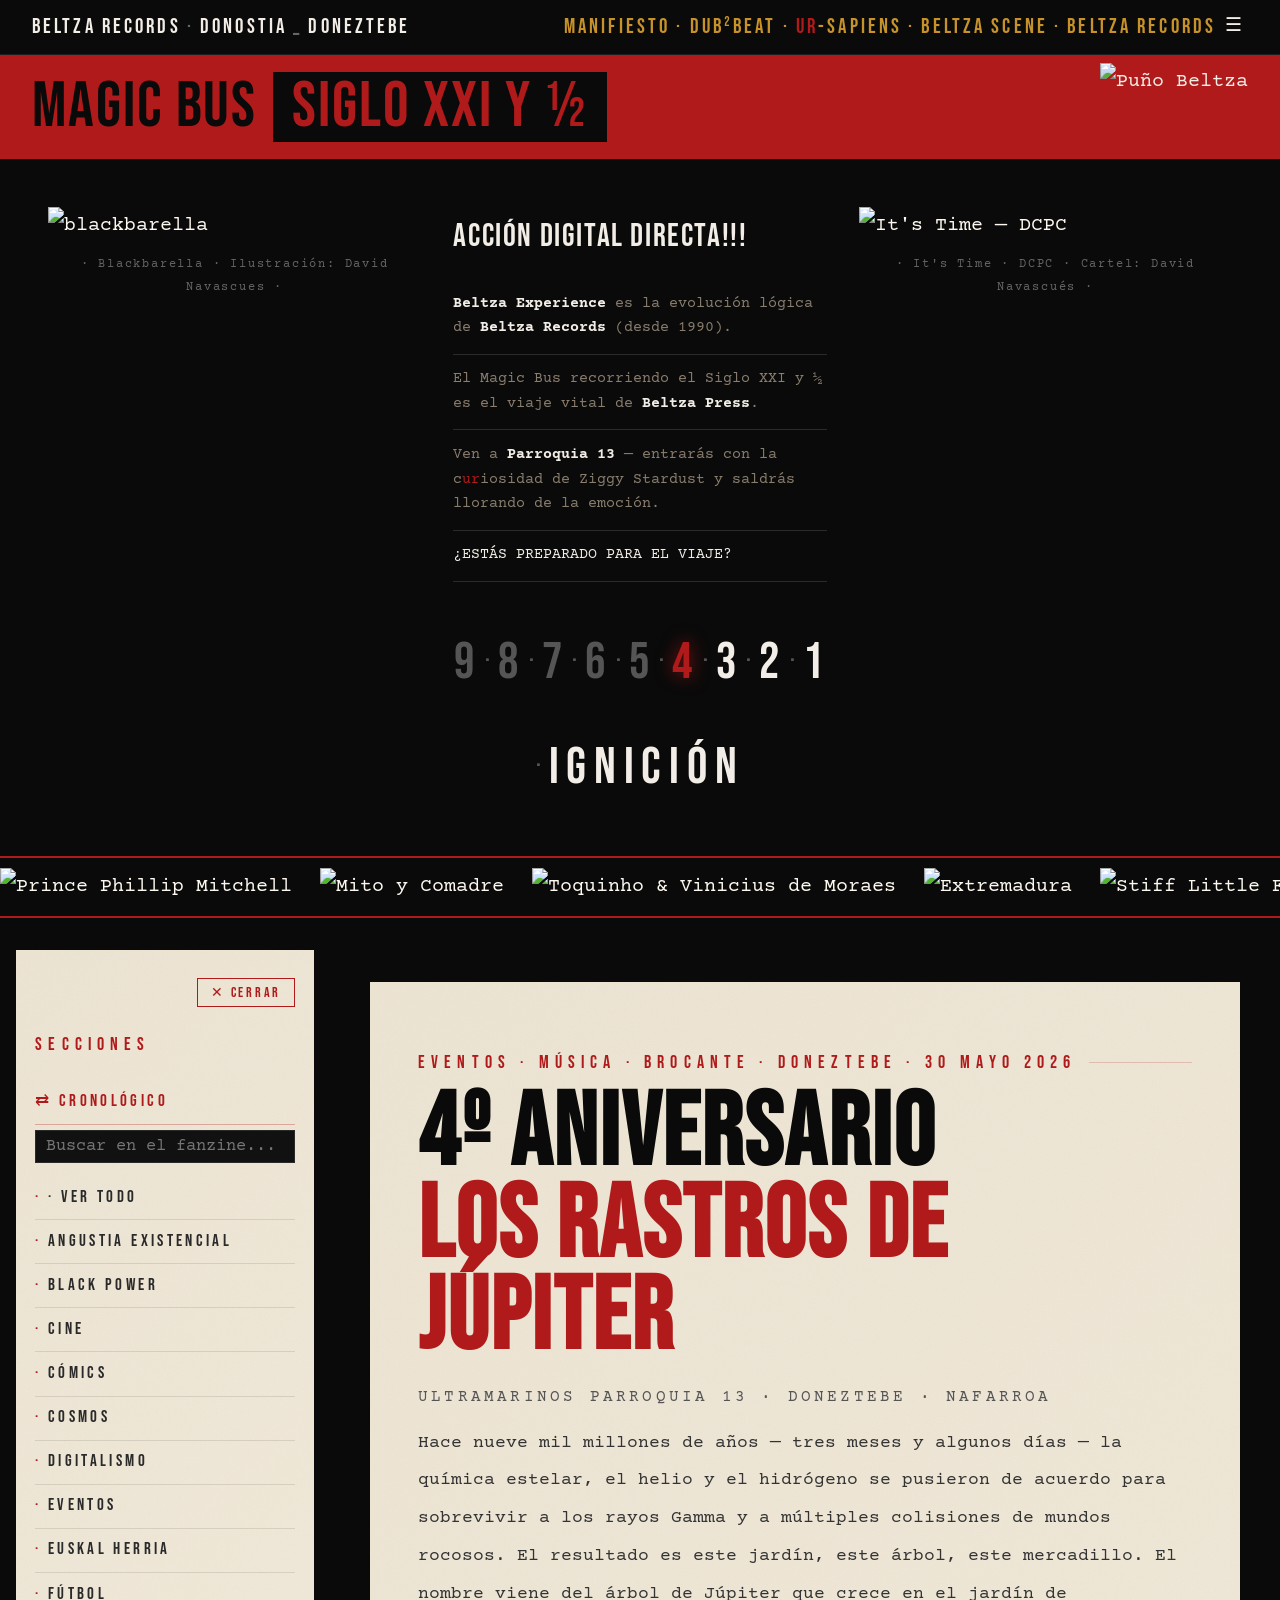
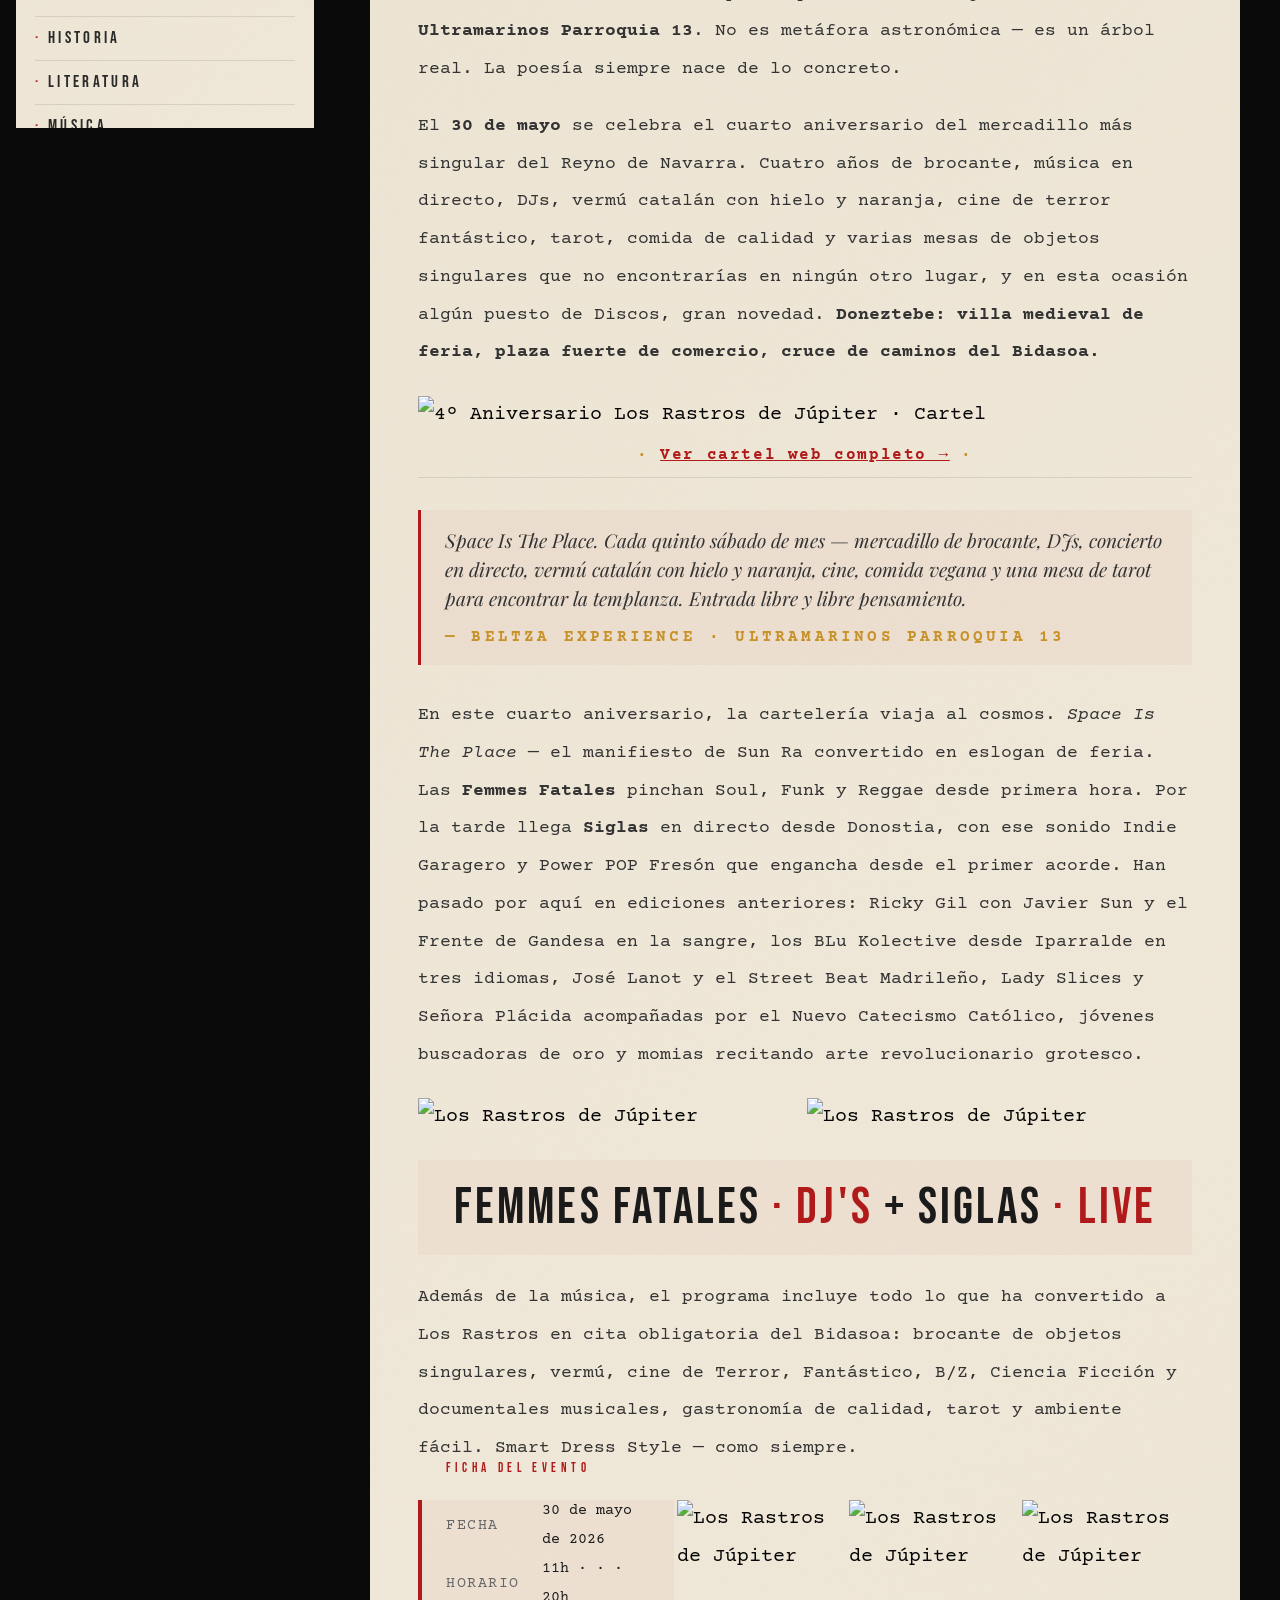
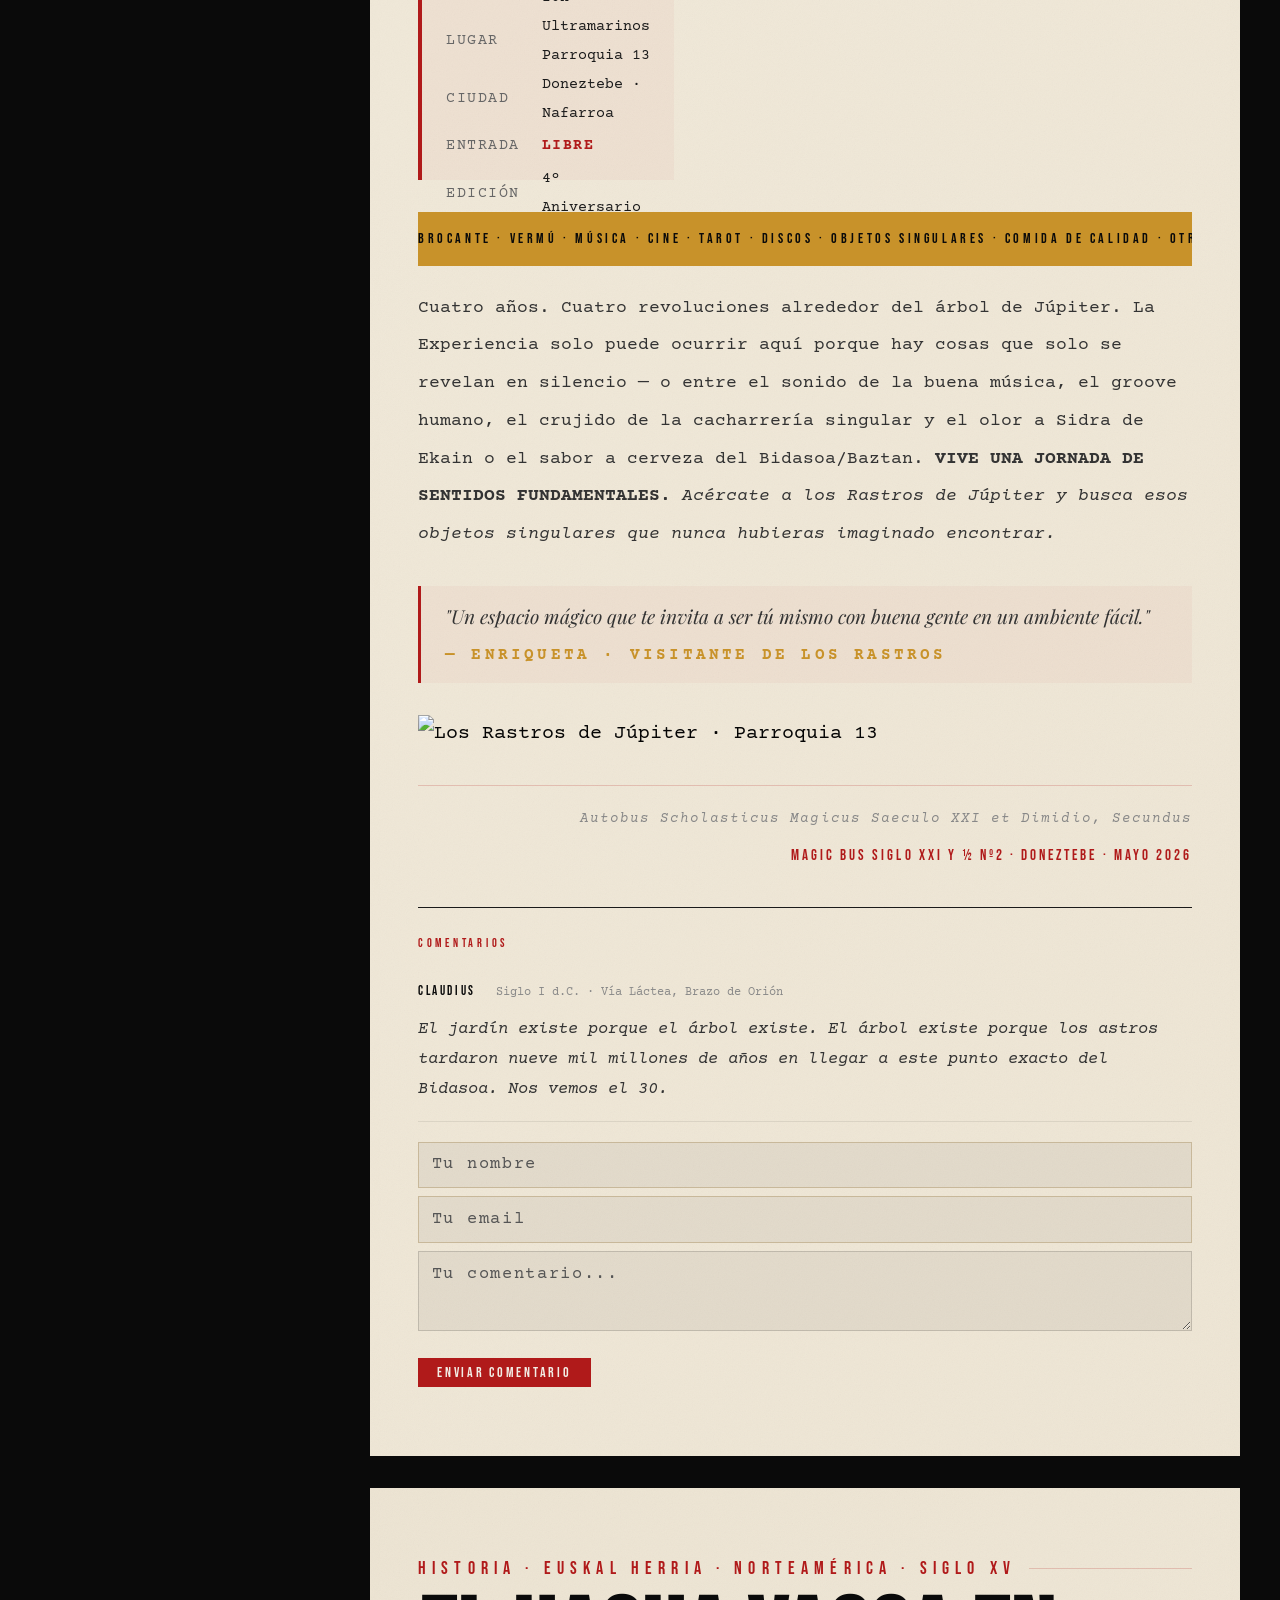
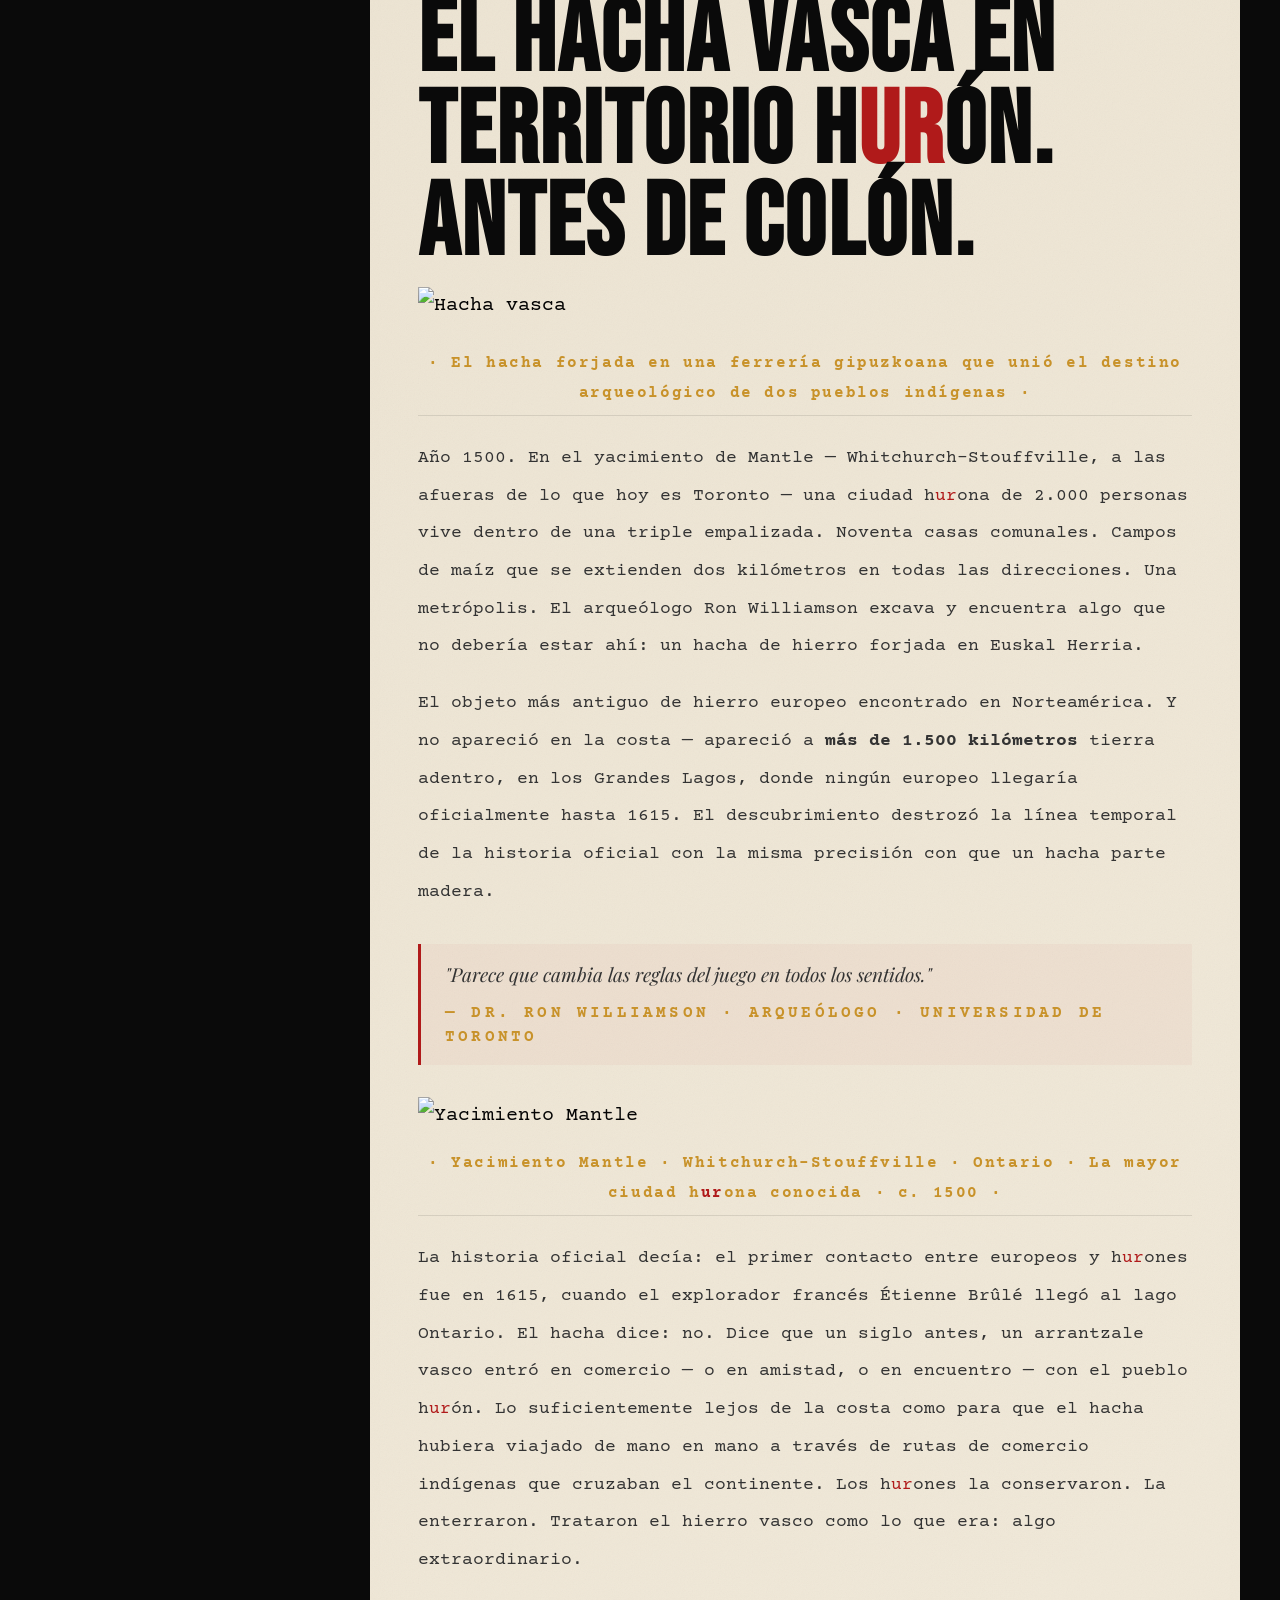
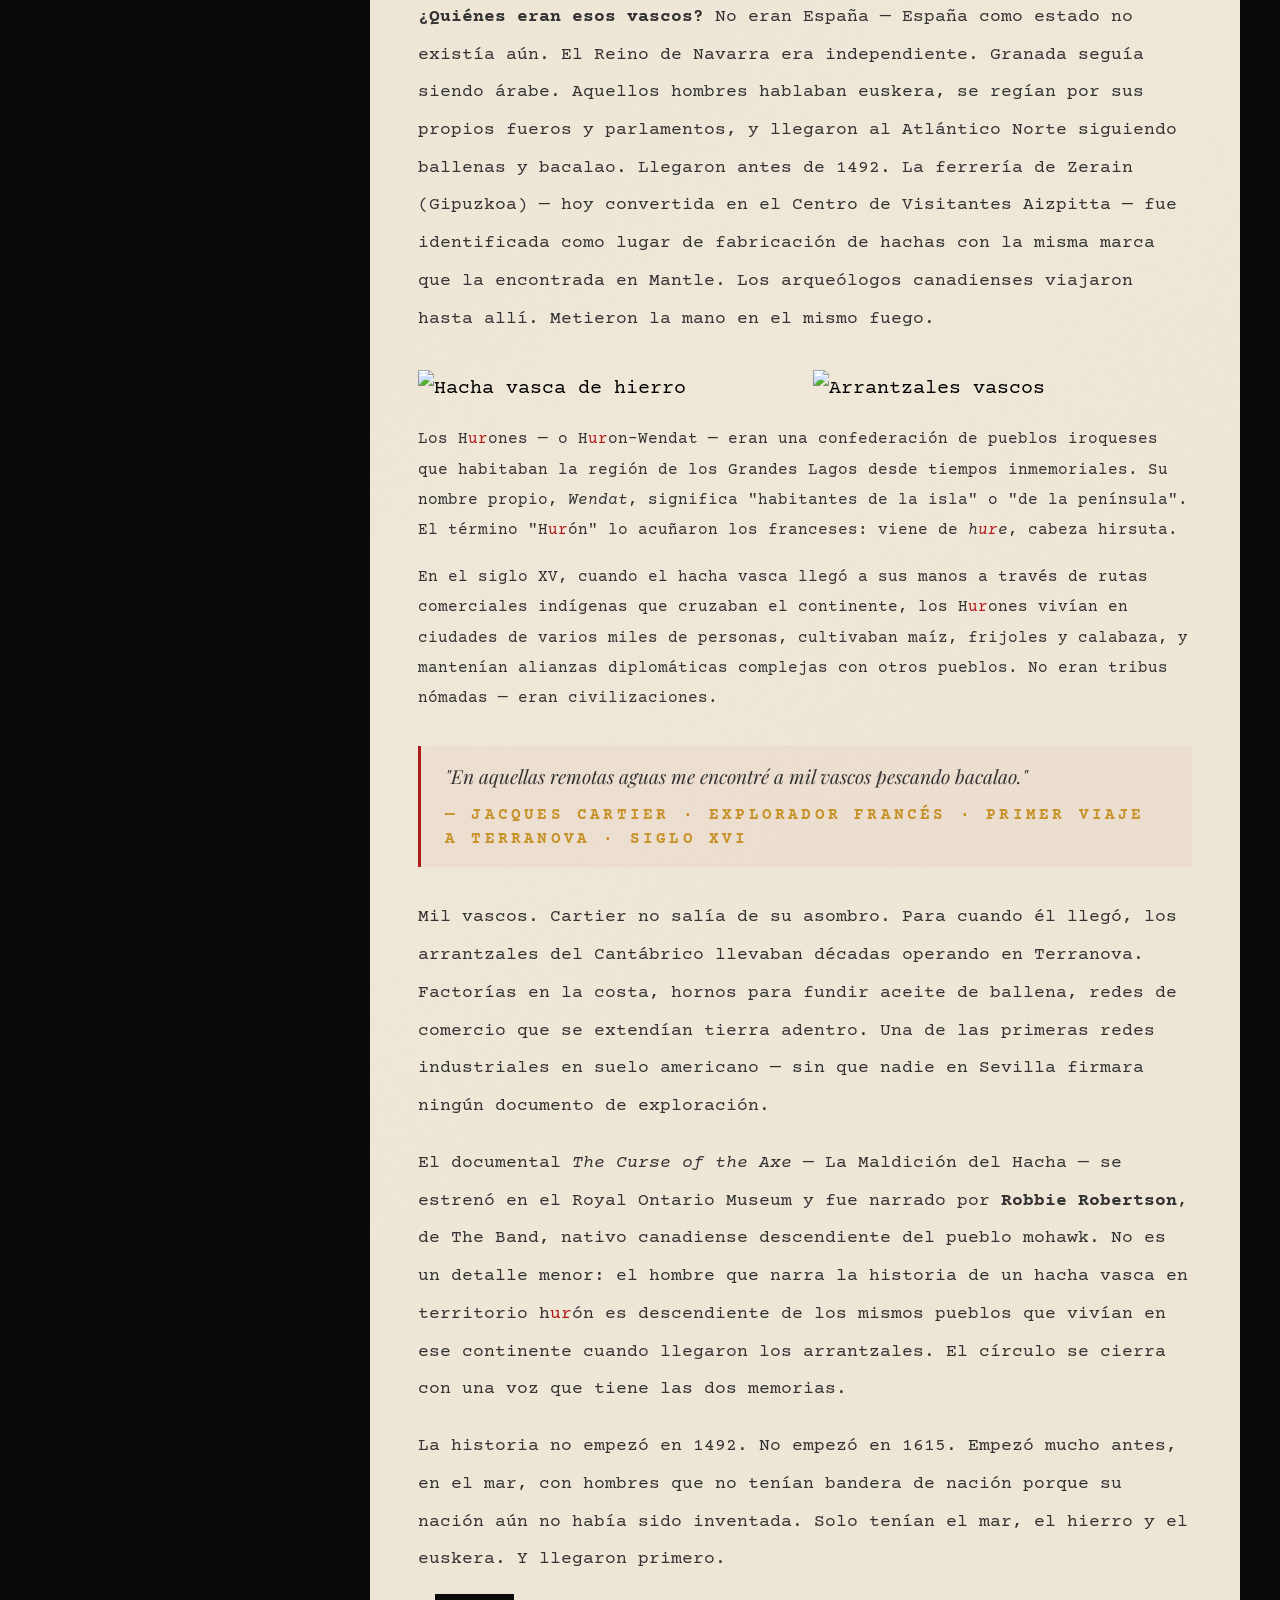
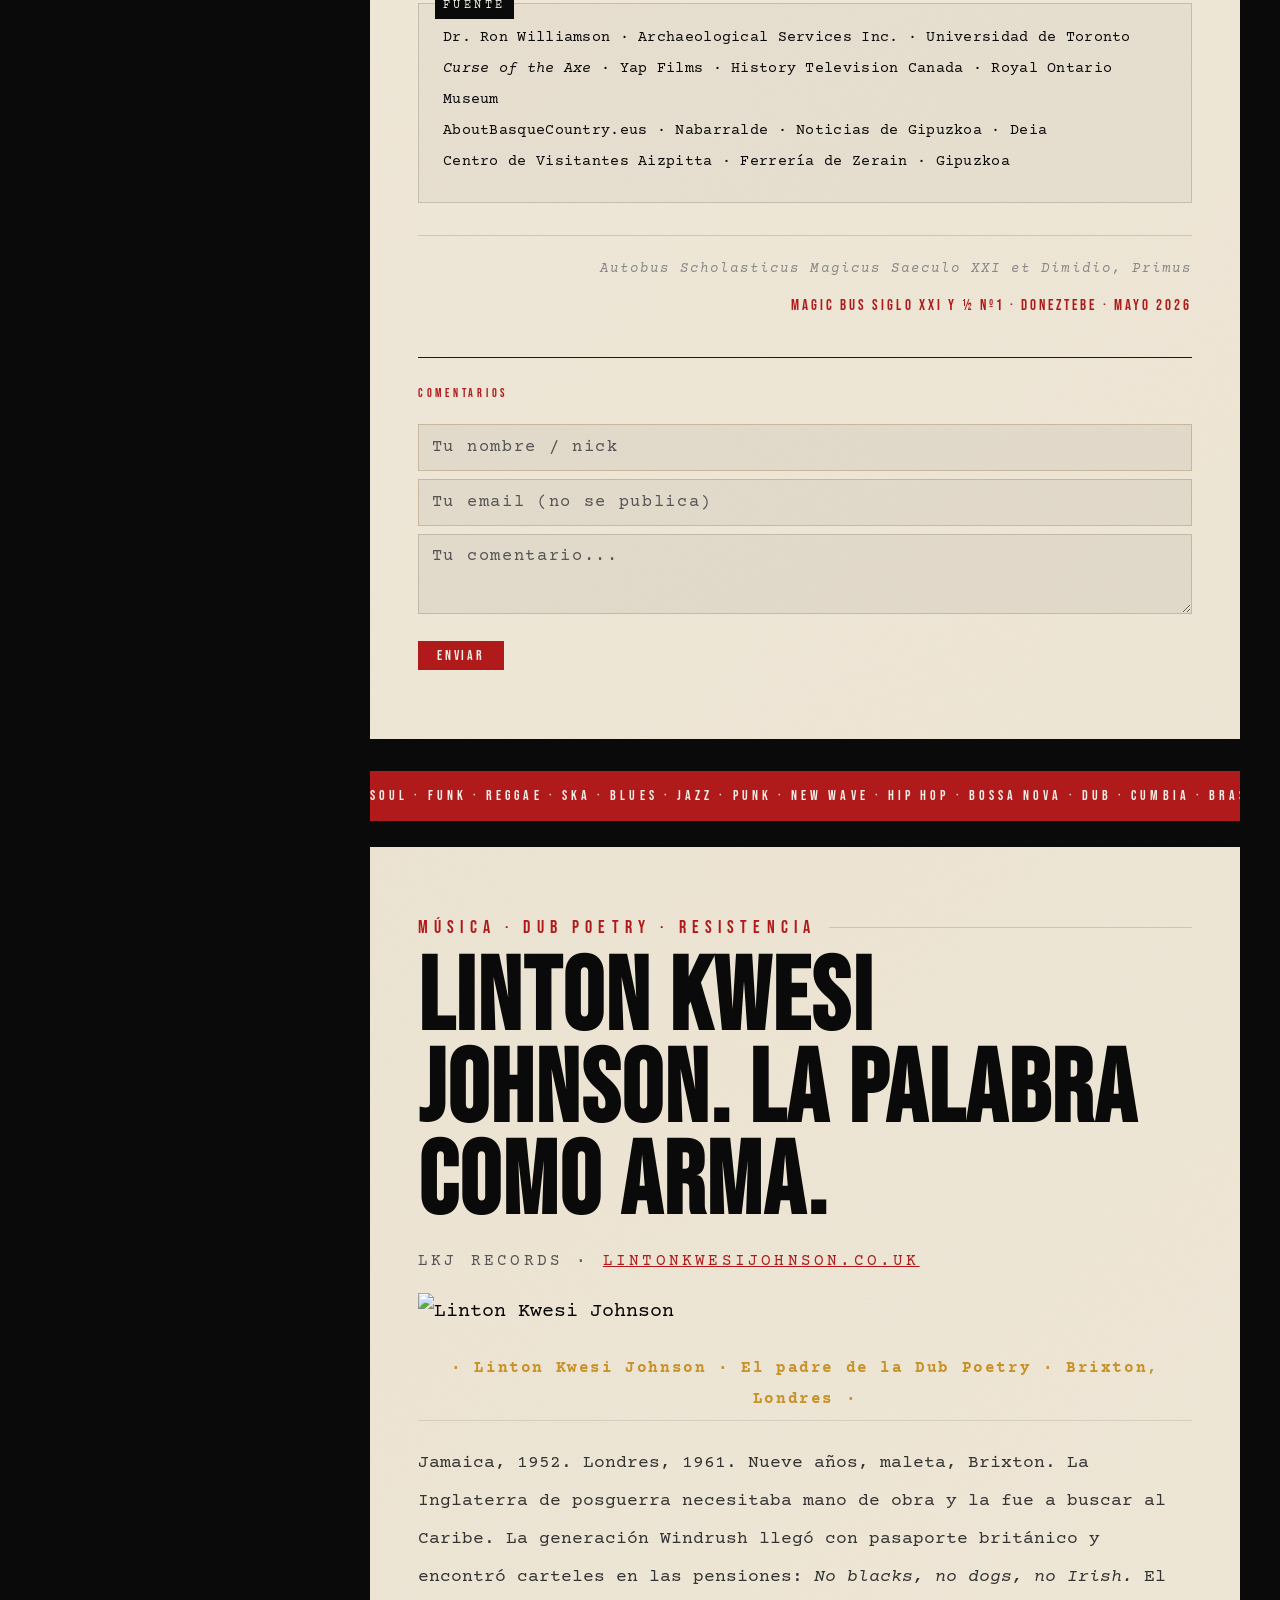
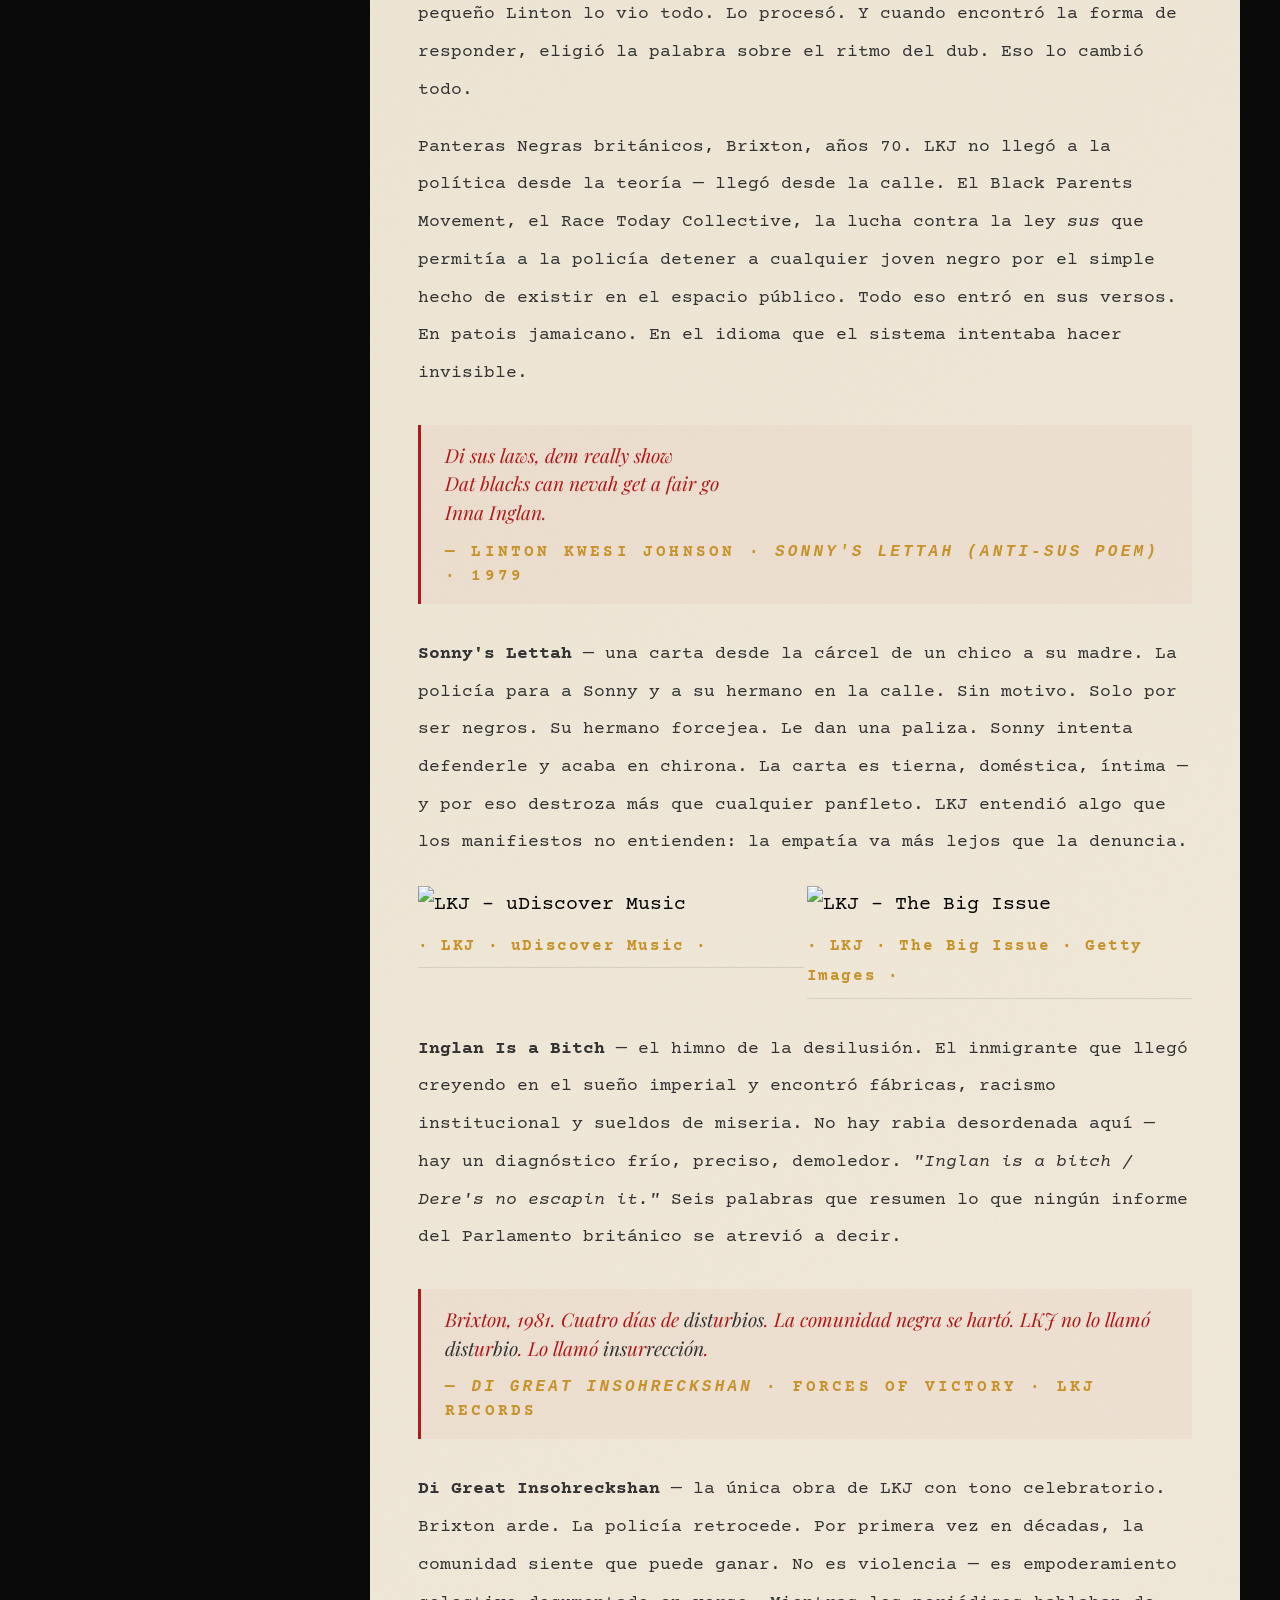
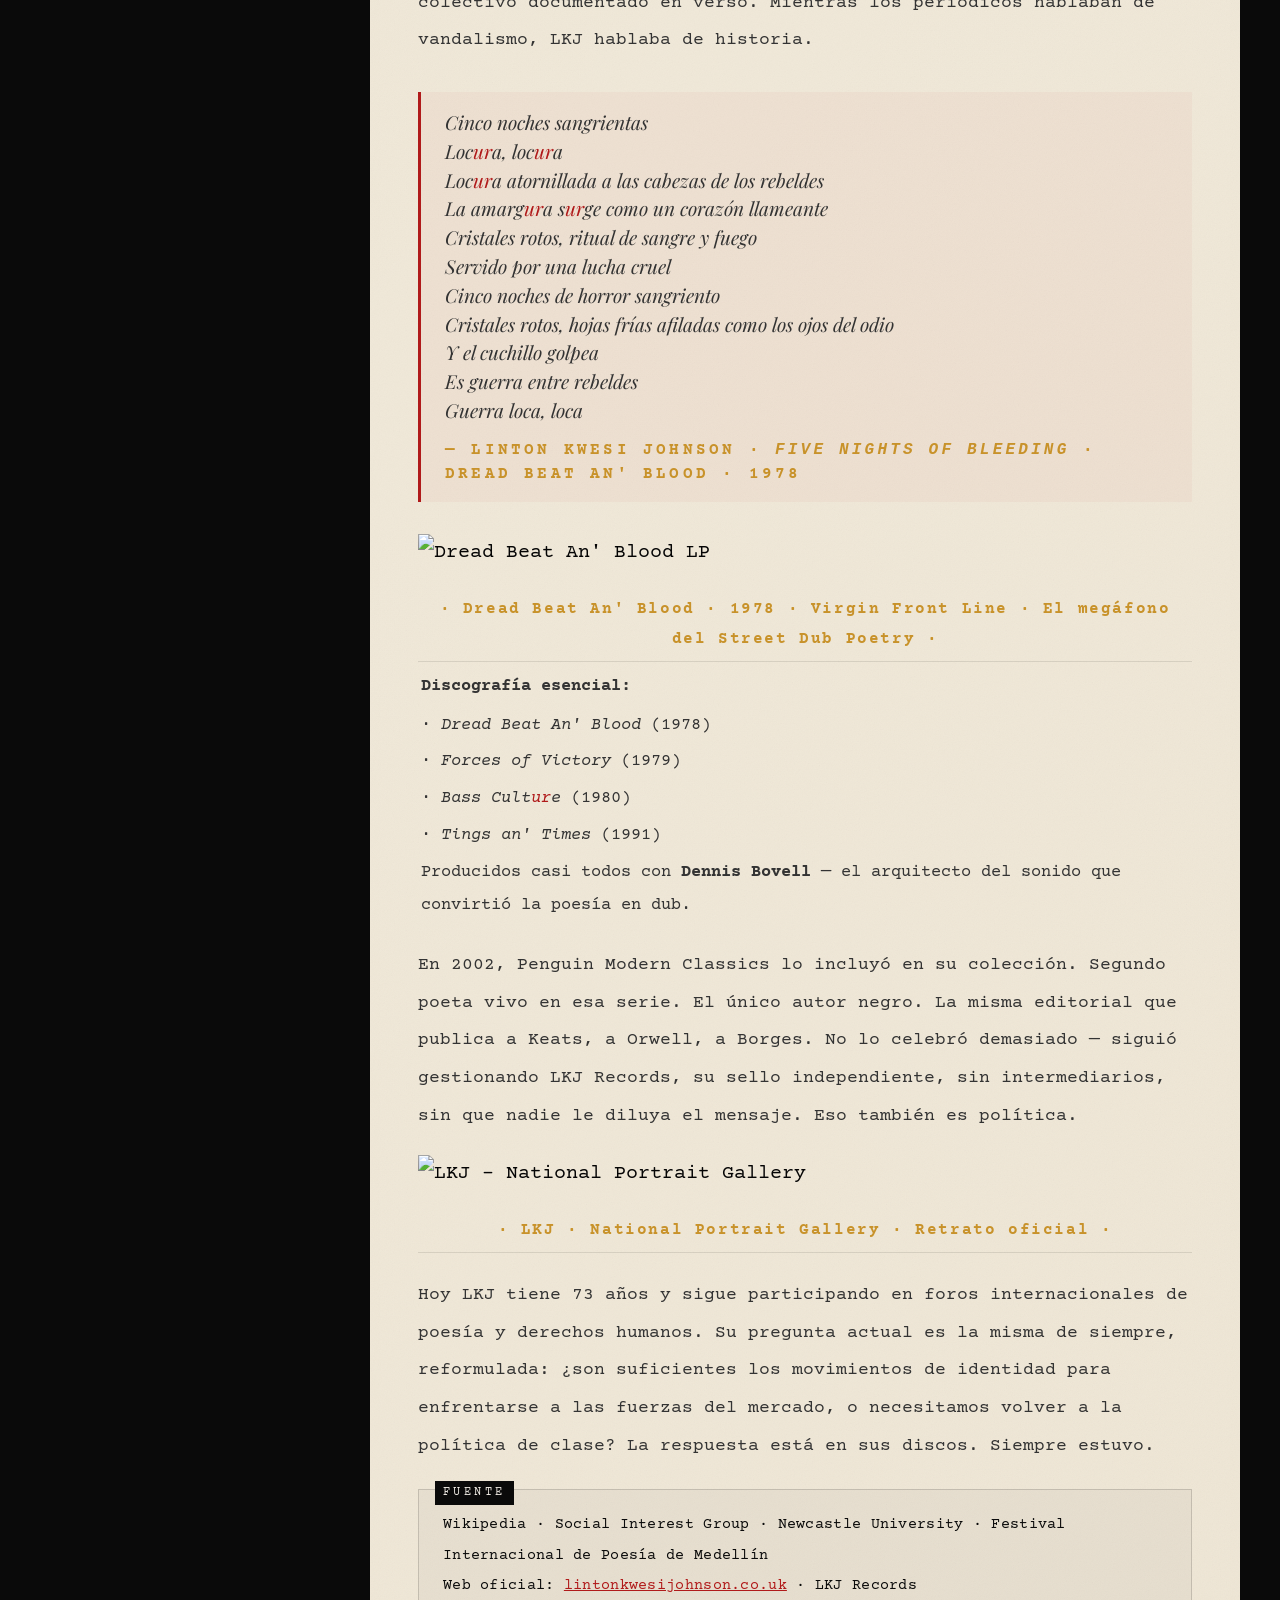
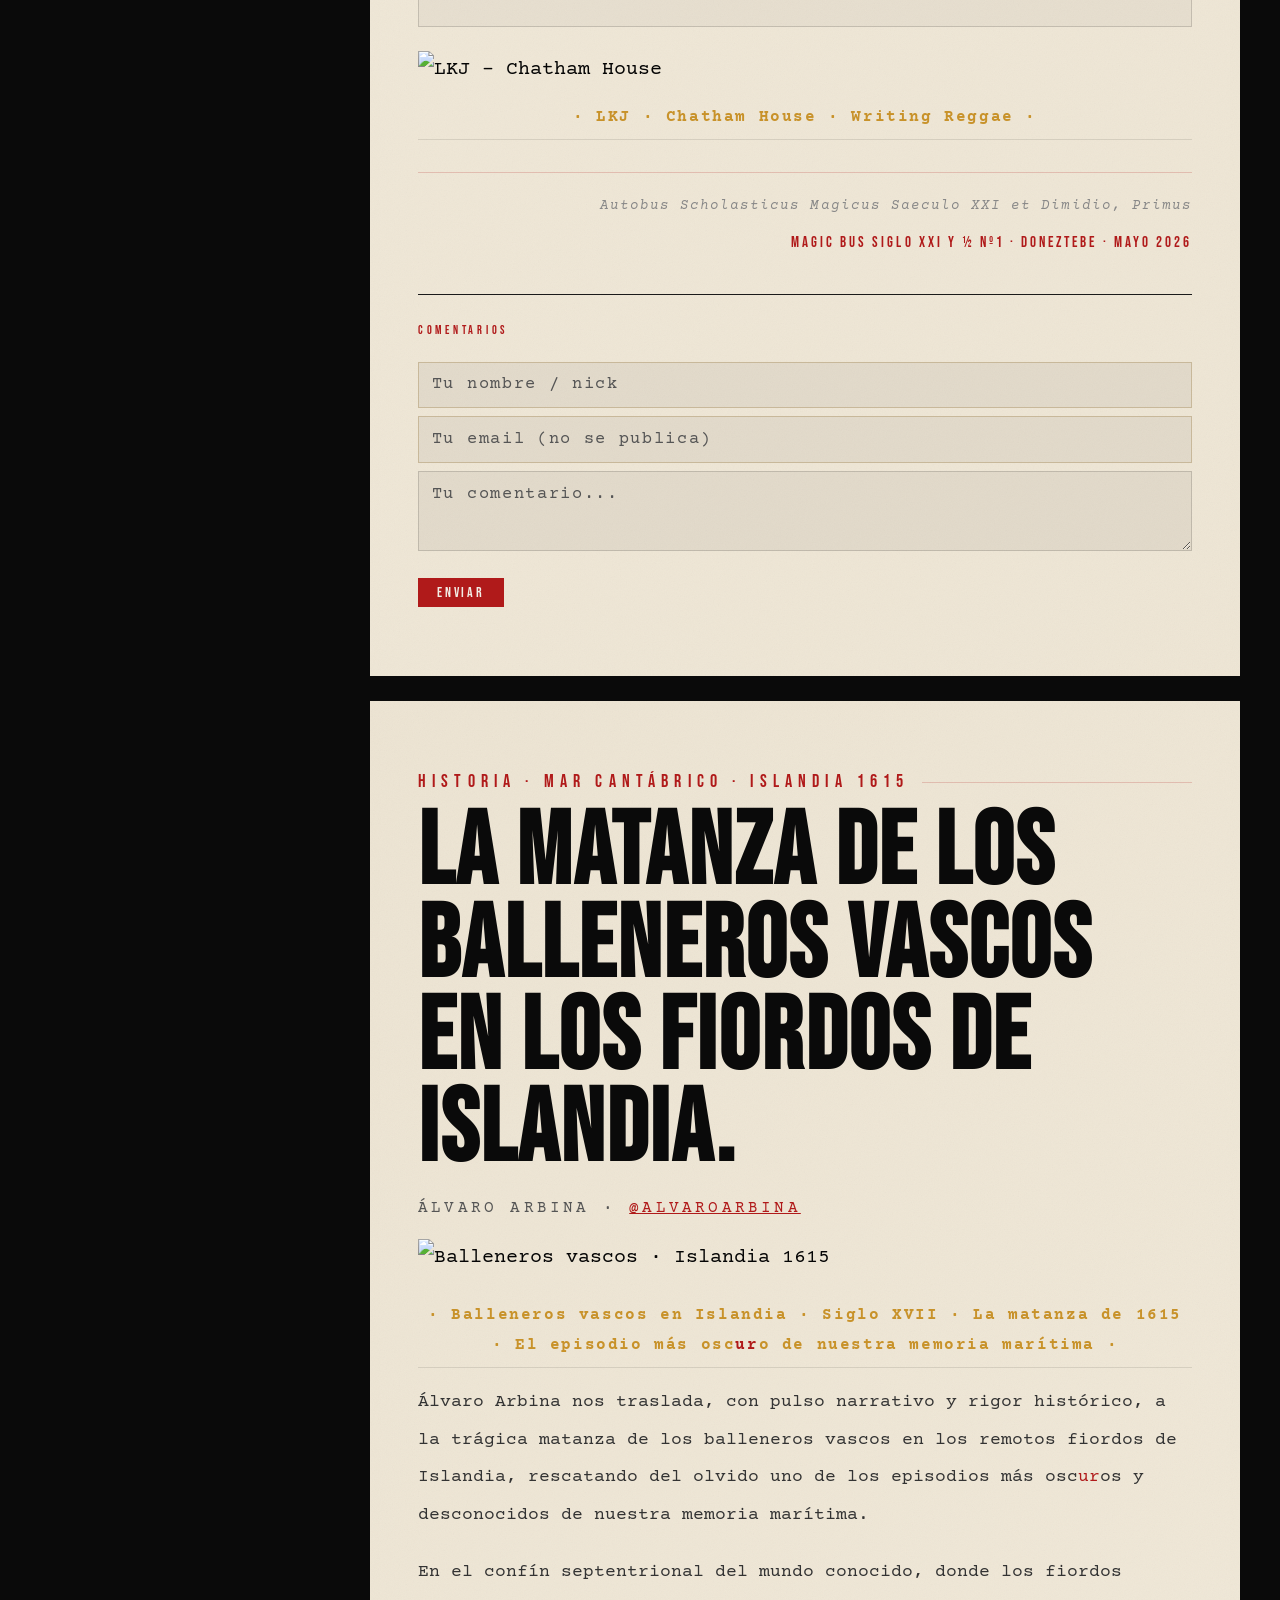
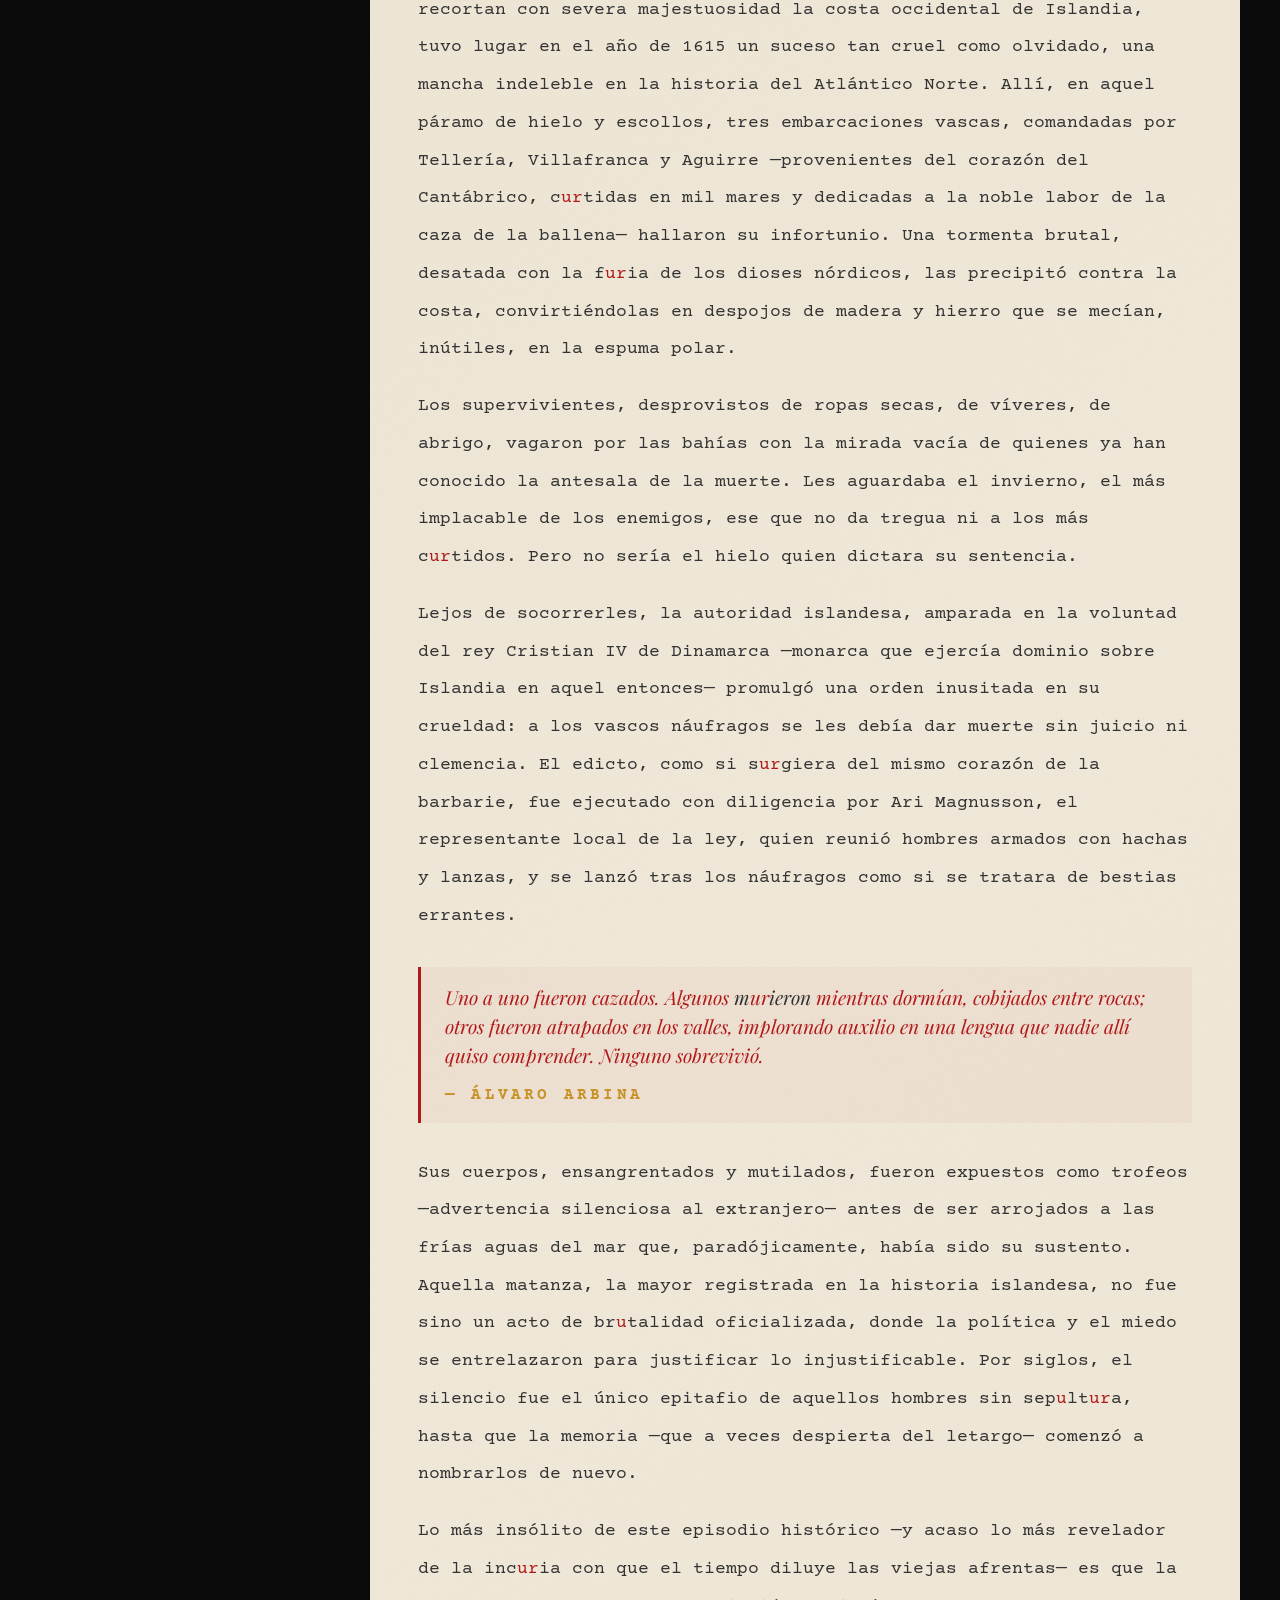
==== commit 51424827: "Add files via upload" ====
--- a/index.html
+++ b/index.html
@@ -701,8 +701,7 @@
 
       <div class="byline">Ultramarinos Parroquia 13 · Doneztebe · Nafarroa</div>
 
-      <img src="https://raw.githubusercontent.com/beltzaexperience/Manifiesto-Beltza/main/jardines-jupiter.jpg" alt="Jardines de Júpiter · Parroquia 13 · Doneztebe" class="img-full" style="margin:1rem 0; filter:contrast(1.05);">
-      <p class="caption" style="text-align:center; margin-bottom:1.5rem;">· Jardines de Júpiter · Parroquia 13 · Doneztebe · El árbol que dio nombre al mercadillo ·</p>
+
 
       <div class="body-text">
         Hace nueve mil millones de años — tres meses y algunos días — la química estelar, el helio y el hidrógeno se pusieron de acuerdo para sobrevivir a los rayos Gamma y a múltiples colisiones de mundos rocosos. El resultado es este jardín, este árbol, este mercadillo. El nombre viene del árbol de Júpiter que crece en el jardín de <strong style="color:#333;">Ultramarinos Parroquia 13</strong>. No es metáfora astronómica — es un árbol real. La poesía siempre nace de lo concreto.
@@ -712,12 +711,10 @@
         El <strong style="color:#333;">30 de mayo</strong> se celebra el cuarto aniversario del mercadillo más singular del Reyno de Navarra. Cuatro años de brocante, música en directo, DJs, vermú catalán con hielo y naranja, cine de terror fantástico, tarot, comida de calidad y varias mesas de objetos singulares que no encontrarías en ningún otro lugar, y en esta ocasión algún puesto de Discos, gran novedad. <strong style="color:#333;">Doneztebe: villa medieval de feria, plaza fuerte de comercio, cruce de caminos del Bidasoa.</strong>
       </div>
 
-      <!-- CARTEL -->
-      <div style="margin:2rem 0; border:2px solid #b01a1a; overflow:hidden;">
-        <img src="https://beltzaexperience.github.io/RASTROS-DE-JUPITER-MAYO-2026/image.jpg" alt="Imagen central cartel 4º Aniversario Los Rastros de Júpiter" style="width:100%; display:block; filter:contrast(1.05);">
-      </div>
+      <!-- CARTEL + LINK -->
+      <img src="https://live.staticflickr.com/65535/55251508160_7e0a88f441_h.jpg" alt="4º Aniversario Los Rastros de Júpiter · Cartel" class="img-full" style="margin:1.5rem 0 0 0; filter:contrast(1.05);">
       <p class="caption" style="text-align:center; margin-bottom:1.5rem;">
-        · <a href="https://beltzaexperience.github.io/RASTROS-DE-JUPITER-MAYO-2026/" target="_blank" style="color:#b01a1a;">Ver cartel completo →</a> ·
+        · <a href="https://beltzaexperience.github.io/TALLERES-HERIOTZA-/" target="_blank" style="color:#b01a1a;">Ver cartel web completo →</a> ·
       </p>
 
       <div class="pullquote" style="color:#333;">
